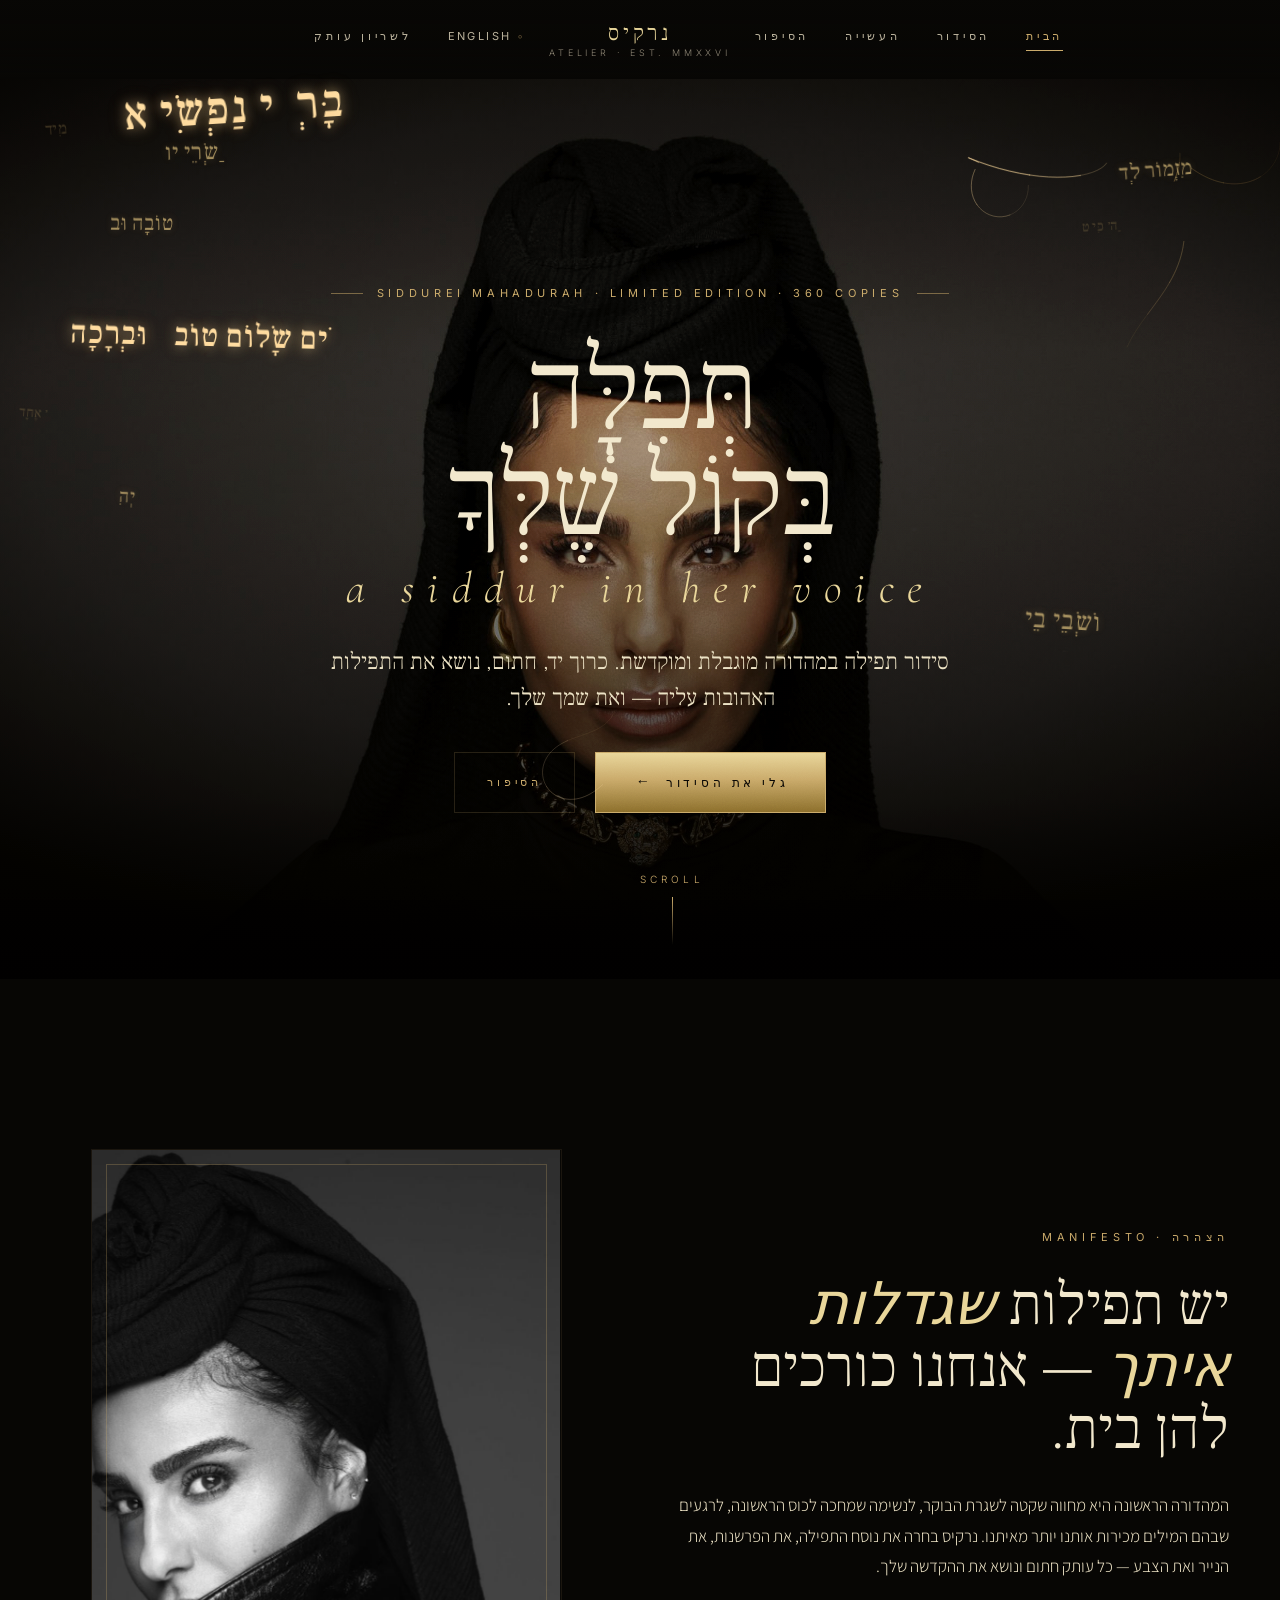
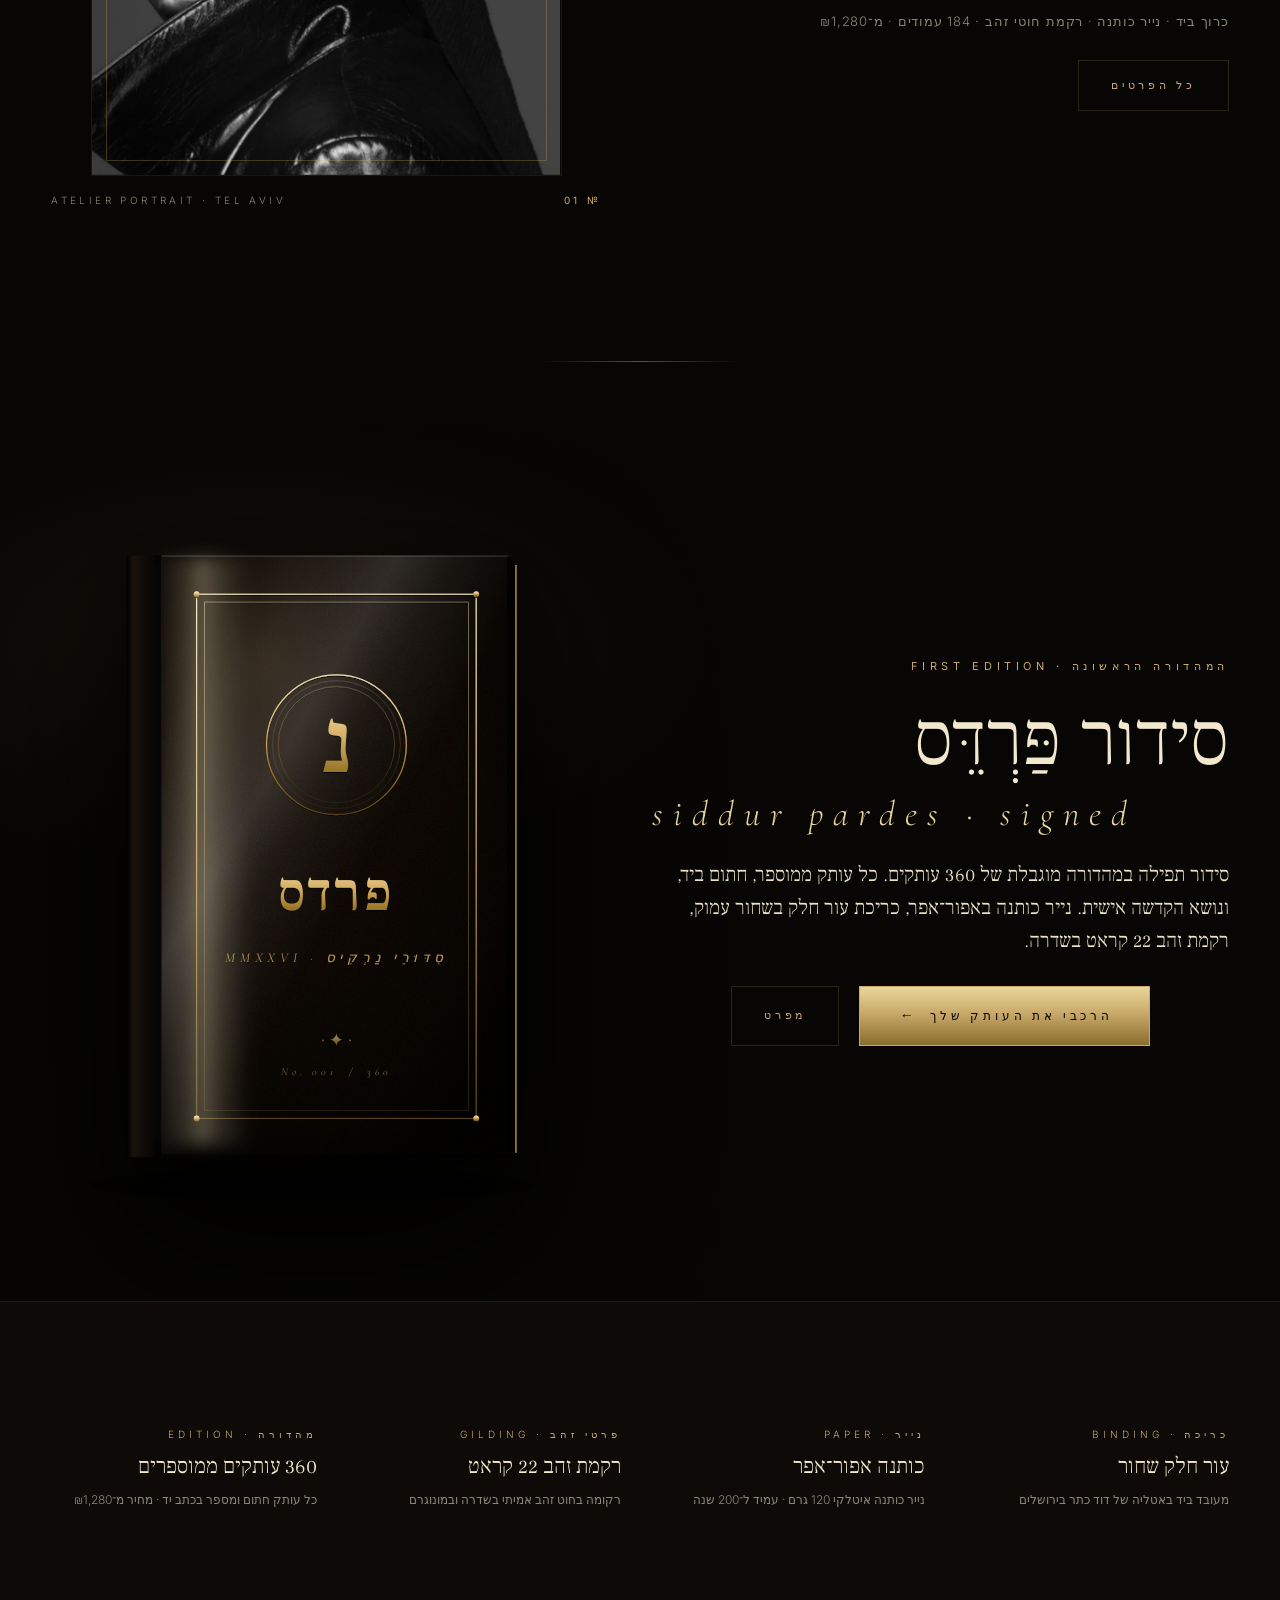
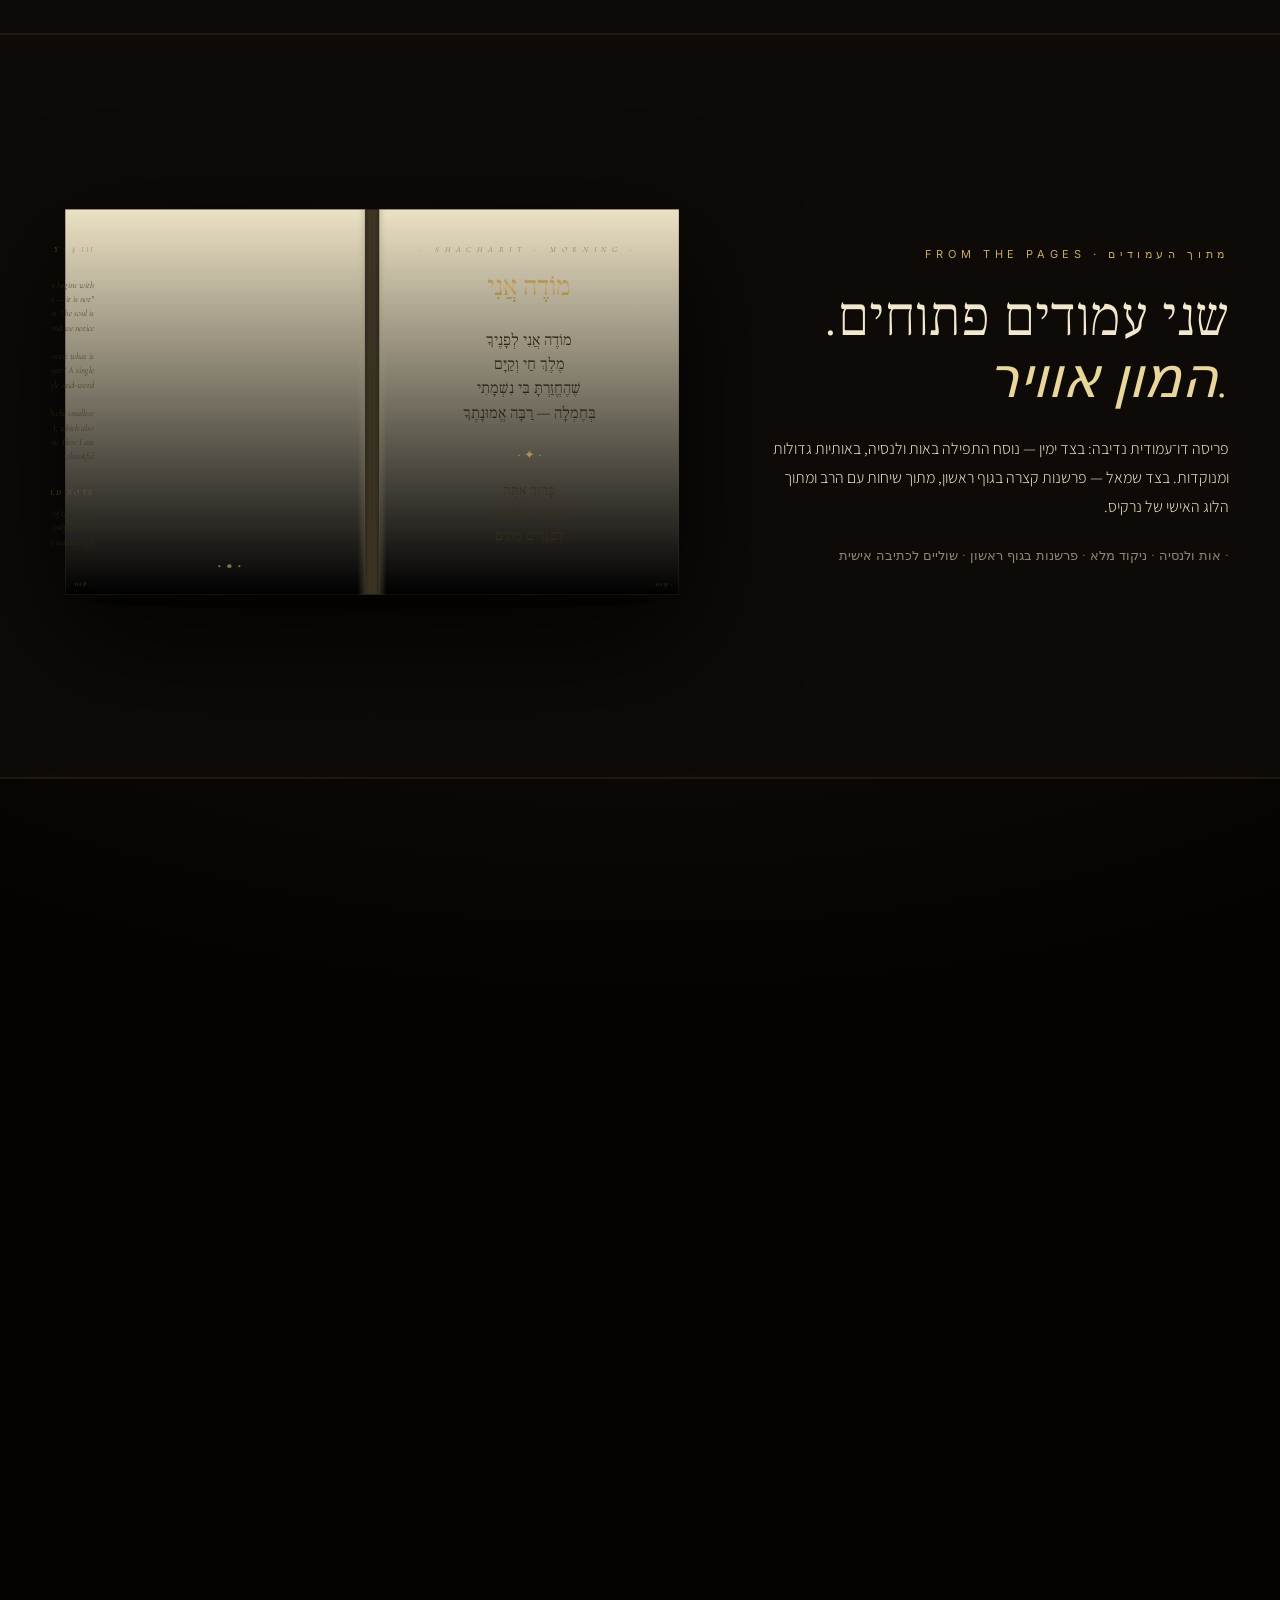
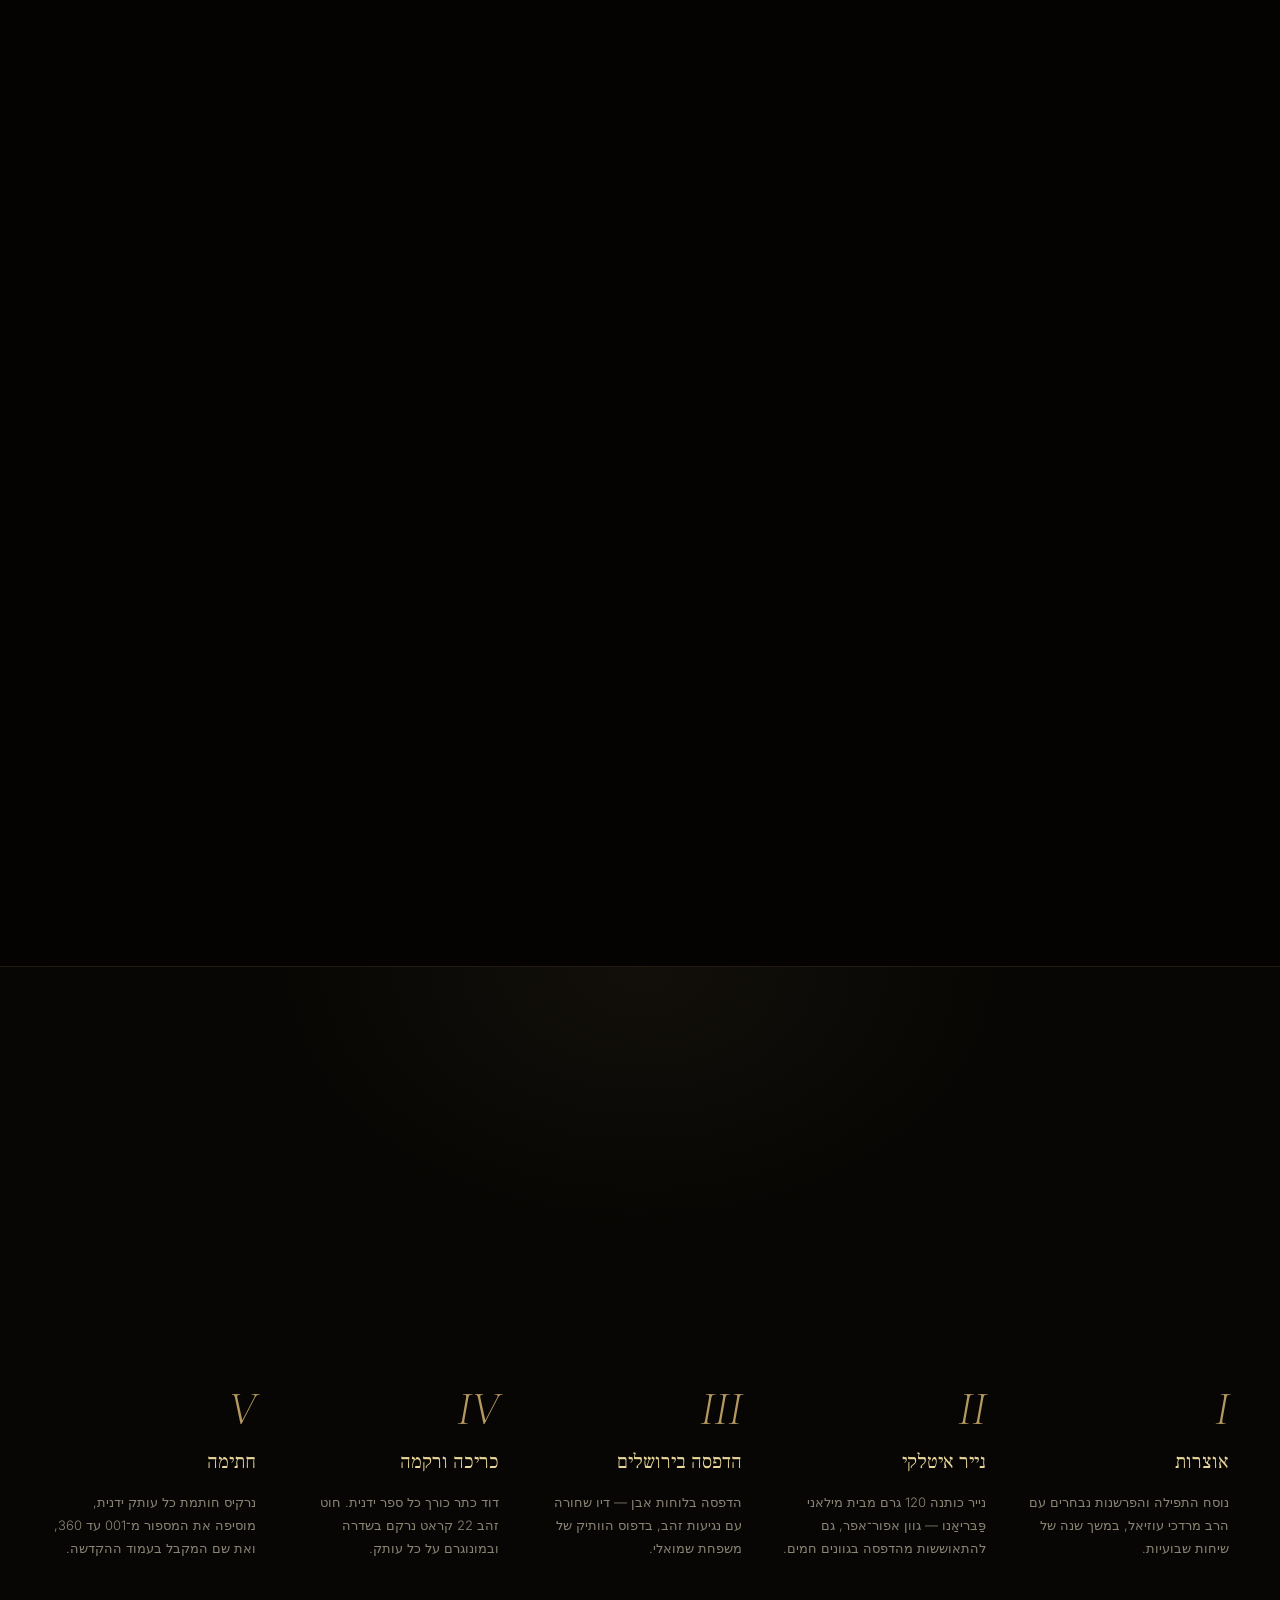
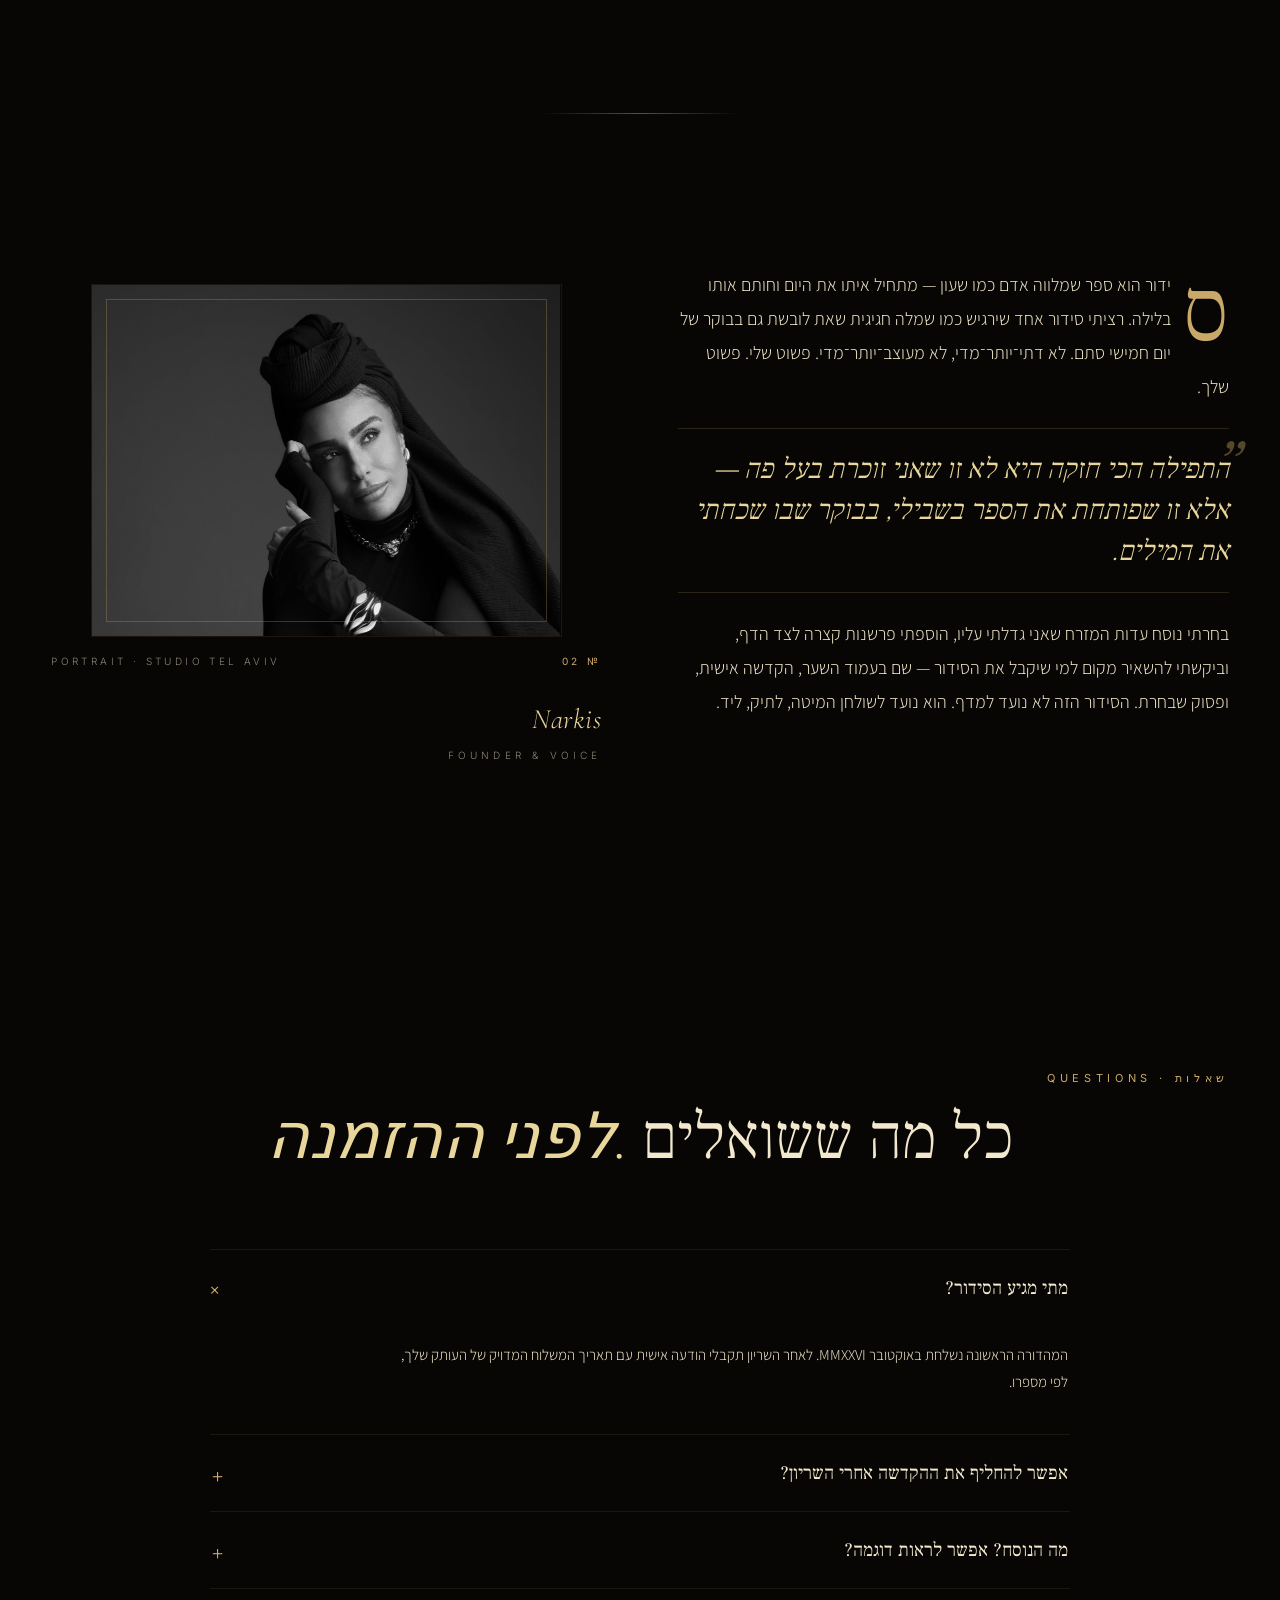
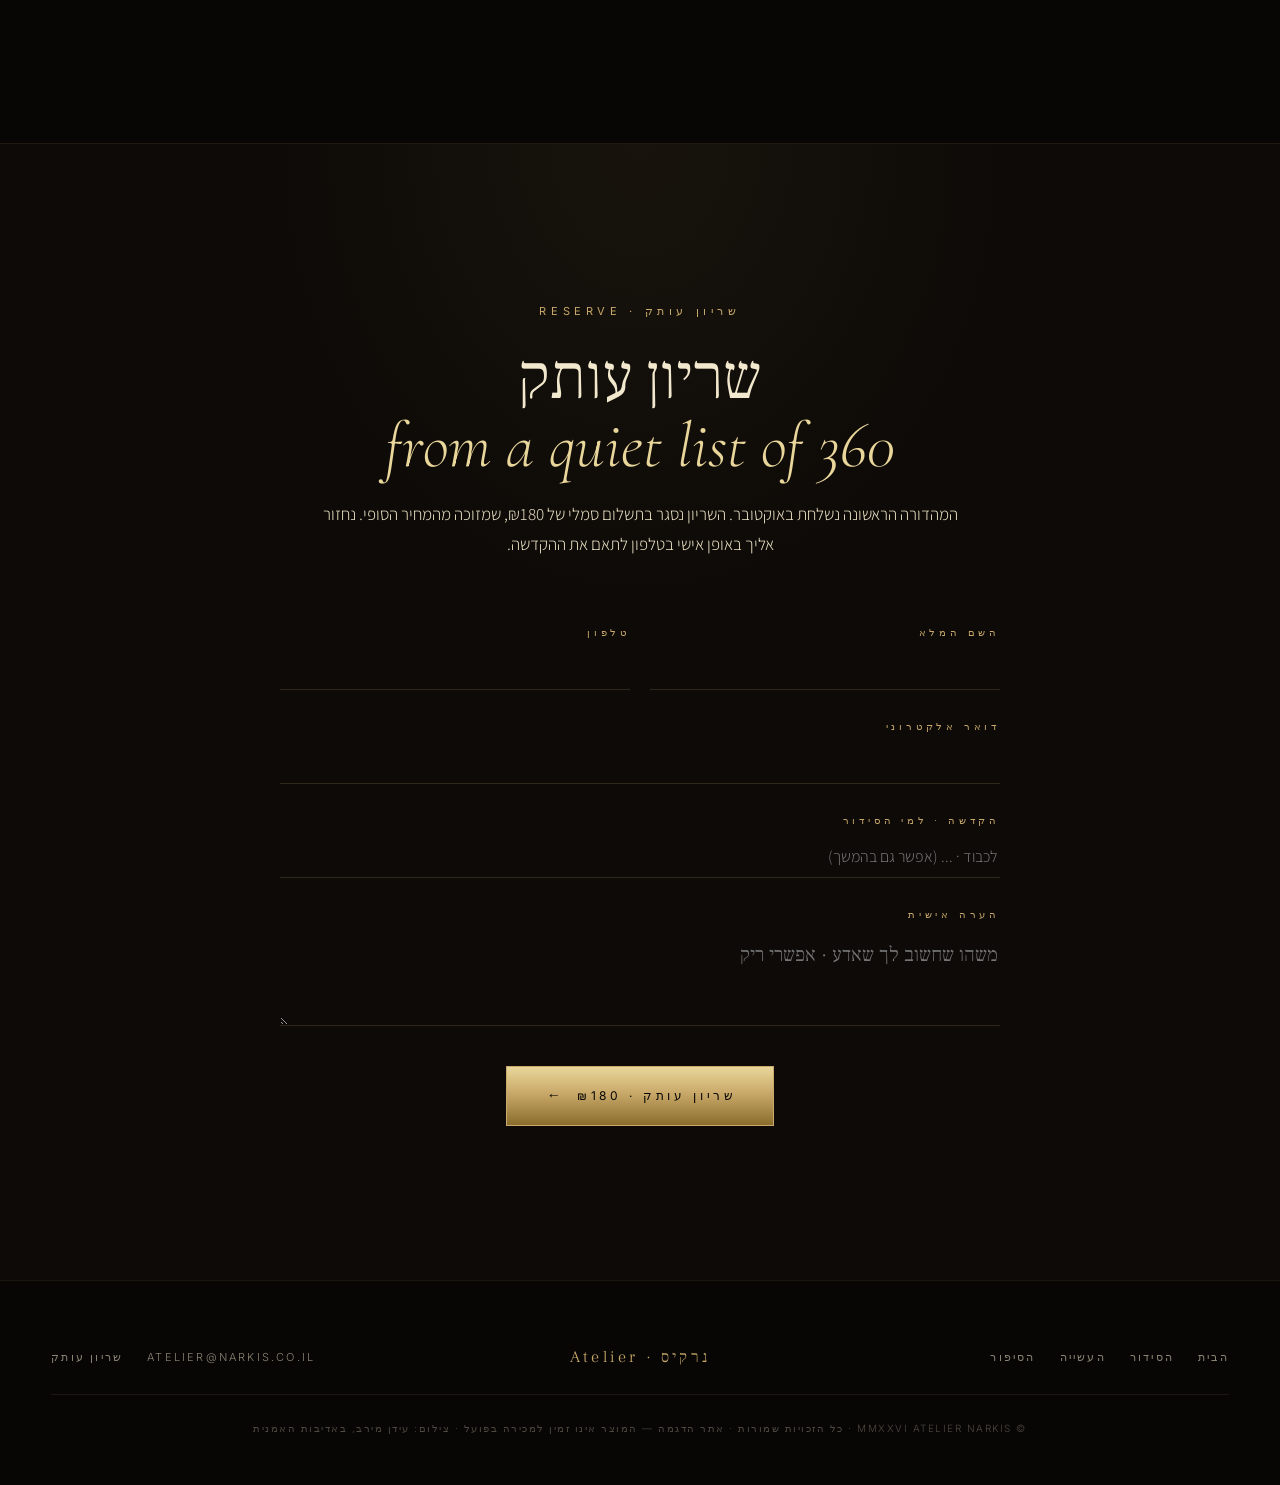
==== index.html @ cab41d9c "Fix tier CSS specificity so .gone still fades verse chars Tier rules like .verse-ghost.tier-bold .ch" ====
<!doctype html>
<html lang="he" dir="rtl">
<head>
  <meta charset="utf-8" />
  <meta name="viewport" content="width=device-width, initial-scale=1" />
  <title>נרקיס · סידורי מהדורה · Atelier Narkis</title>
  <meta name="description" content="סידור תפילה במהדורה מוגבלת. כרוך ביד, חתום ומוקדש ביד נרקיס. A limited-edition siddur — hand-bound, signed and dedicated." />
  <meta property="og:title" content="Atelier Narkis · סידור פרדס · Siddur Pardes" />
  <meta property="og:description" content="סידור תפילה במהדורה מוגבלת של 360 עותקים. 360-copy limited edition. Signed by hand." />
  <link rel="preconnect" href="https://fonts.googleapis.com" />
  <link rel="preconnect" href="https://fonts.gstatic.com" crossorigin />
  <link rel="stylesheet" href="https://fonts.googleapis.com/css2?family=Frank+Ruhl+Libre:wght@300;400;500&family=Assistant:wght@300;400;500&family=Cormorant+Garamond:ital,wght@0,300;0,400;0,500;1,300;1,400&family=Inter:wght@300;400;500&display=swap" />
  <link rel="stylesheet" href="styles.css" />
  <style>
    html { scroll-behavior: smooth; }
    section[id] { scroll-margin-top: 88px; }
    .chapter-divider {
      height: 1px;
      margin: 0 auto;
      max-width: 200px;
      background: linear-gradient(90deg, transparent, rgba(201,169,106,.45), transparent);
    }

    /* ============ LANGUAGE TOGGLE ============ */
    html[lang="he"] .t-en { display: none !important; }
    html[lang="en"] .t-he { display: none !important; }
    html[lang="he"] i.t-en, html[lang="he"] span.t-en, html[lang="he"] em.t-en, html[lang="he"] small.t-en { display: none !important; }
    html[lang="en"] i.t-he, html[lang="en"] span.t-he, html[lang="en"] em.t-he, html[lang="en"] small.t-he { display: none !important; }

    html[lang="en"] body { font-family: "Inter", system-ui, -apple-system, sans-serif; }
    html[lang="en"] h1, html[lang="en"] h2, html[lang="en"] .hero h1, html[lang="en"] .siddur-hero h1, html[lang="en"] .story-hero h1 {
      font-family: "Cormorant Garamond", Georgia, serif;
      font-weight: 300;
      letter-spacing: .01em;
    }
    html[lang="en"] .eyebrow, html[lang="en"] .eyebrow.solo { font-family: "Inter", sans-serif; letter-spacing: .28em; }
    html[lang="en"] .lede, html[lang="en"] p { font-family: "Inter", sans-serif; }
    html[lang="en"] .btn, html[lang="en"] .btn-ghost { font-family: "Inter", sans-serif; letter-spacing: .14em; }
    html[lang="en"] h1 em, html[lang="en"] h2 em {
      font-family: "Frank Ruhl Libre", serif;
      font-style: normal;
      direction: rtl;
      unicode-bidi: isolate;
    }
    html[lang="he"] h1 em, html[lang="he"] h2 em { direction: ltr; unicode-bidi: isolate; }
    html[lang="en"] .hero-content, html[lang="en"] .story-hero-content { text-align: left; }
    html[lang="en"] .hero-content em, html[lang="en"] .story-hero-content em { display: block; margin-top: 12px; }

    .lang-link {
      font-family: "Inter", sans-serif !important;
      font-size: 11px !important;
      letter-spacing: .22em !important;
      text-transform: uppercase;
      opacity: .7;
      transition: opacity .3s ease;
      white-space: nowrap;
    }
    .lang-link:hover { opacity: 1; }
    .lang-link::before { content: "◦ "; color: var(--gold, #c9a96a); opacity: .6; }

    /* SVG book wordmark — Hebrew needs explicit RTL */
    svg text.svg-he { direction: rtl; unicode-bidi: bidi-override; }

    /* =========================================================
       NEW SECTIONS — richer product experience
       ========================================================= */

    /* Gallery */
    .gallery {
      padding: clamp(80px, 12vw, 160px) 0;
      background: var(--ink);
    }
    .gallery-intro { text-align: center; display: grid; gap: 16px; margin-bottom: clamp(40px, 6vw, 80px); }
    .gallery-intro h2 {
      margin: 0;
      font-family: var(--font-he-display);
      font-weight: 300;
      font-size: clamp(40px, 5vw, 72px);
      line-height: 1.05;
      color: var(--cream);
    }
    .gallery-intro h2 em {
      font-family: var(--font-lt-display);
      font-style: italic;
      color: var(--gold-bright);
    }
    .gallery-intro p {
      max-width: 620px; margin: 0 auto;
      color: var(--paper); font-size: 16px; line-height: 1.8;
    }
    .gallery-grid {
      display: grid;
      grid-template-columns: repeat(12, 1fr);
      gap: clamp(16px, 2vw, 24px);
    }
    .gal-item { position: relative; overflow: hidden; border: 1px solid var(--hair-soft); }
    .gal-item img { width: 100%; height: 100%; object-fit: cover; transition: transform 2s var(--ease); }
    .gal-item:hover img { transform: scale(1.04); }
    .gal-item::before { content: ""; position: absolute; inset: 10px; border: 1px solid var(--gold); opacity: .22; z-index: 2; pointer-events: none; }
    .gal-item .tag {
      position: absolute;
      bottom: 16px; right: 16px;
      z-index: 3;
      font-family: var(--font-lt-body);
      font-size: 10px;
      letter-spacing: .34em;
      text-transform: uppercase;
      color: var(--gold-bright);
      padding: 6px 12px;
      background: rgba(7,6,4,.65);
      backdrop-filter: blur(4px);
      -webkit-backdrop-filter: blur(4px);
      border: 1px solid rgba(201,169,106,.3);
    }
    .gal-item.tall { grid-column: span 4; aspect-ratio: 3/4; }
    .gal-item.wide { grid-column: span 8; aspect-ratio: 6/4; }
    .gal-item.square { grid-column: span 4; aspect-ratio: 1/1; }

    /* Inside spread — SVG mockup of siddur open */
    .spread {
      padding: clamp(80px, 12vw, 160px) 0;
      background: var(--obsidian);
      border-block: 1px solid var(--hair-soft);
    }
    .spread-grid {
      display: grid;
      grid-template-columns: 1fr 1.4fr;
      gap: clamp(40px, 6vw, 100px);
      align-items: center;
    }
    .spread-text { display: grid; gap: 24px; max-width: 520px; }
    .spread-text h2 {
      margin: 0;
      font-family: var(--font-he-display);
      font-weight: 300;
      font-size: clamp(36px, 4.4vw, 60px);
      line-height: 1.1;
      color: var(--cream);
    }
    .spread-text h2 em { font-family: var(--font-lt-display); font-style: italic; color: var(--gold-bright); }
    .spread-mount {
      position: relative;
      aspect-ratio: 3/2;
      width: 100%;
      filter: drop-shadow(0 40px 60px rgba(0,0,0,.7));
    }
    .spread-mount svg { width: 100%; height: 100%; }

    /* Process — how it's made */
    .process {
      padding: clamp(80px, 12vw, 160px) 0;
      background: var(--ink);
      position: relative;
    }
    .process::before {
      content: ""; position: absolute; inset: 0;
      background: radial-gradient(ellipse 50% 60% at 50% 0%, rgba(201,169,106,.06) 0%, transparent 60%);
      pointer-events: none;
    }
    .process-head { text-align: center; display: grid; gap: 16px; margin-bottom: clamp(50px, 7vw, 90px); position: relative; z-index: 2; }
    .process-head h2 {
      margin: 0;
      font-family: var(--font-he-display);
      font-weight: 300;
      font-size: clamp(40px, 5vw, 72px);
      line-height: 1.05;
      color: var(--cream);
    }
    .process-head h2 em { font-family: var(--font-lt-display); font-style: italic; color: var(--gold-bright); }
    .process-head p { max-width: 620px; margin: 0 auto; color: var(--paper); font-size: 16px; line-height: 1.8; }
    .process-steps {
      display: grid;
      grid-template-columns: repeat(5, 1fr);
      gap: clamp(20px, 3vw, 40px);
      position: relative;
      z-index: 2;
    }
    .step { display: grid; gap: 16px; position: relative; padding-top: 64px; }
    .step::before {
      content: attr(data-num);
      position: absolute;
      top: 0; inset-inline-start: 0;
      font-family: var(--font-lt-display);
      font-style: italic;
      font-weight: 300;
      font-size: 48px;
      color: var(--gold);
      line-height: 1;
      opacity: .9;
    }
    .step::after {
      content: "";
      position: absolute;
      top: 22px;
      inset-inline-start: 52px;
      right: 0;
      height: 1px;
      background: linear-gradient(90deg, var(--gold) 0%, transparent 100%);
      opacity: .35;
    }
    html[dir="rtl"] .step::after { background: linear-gradient(270deg, var(--gold) 0%, transparent 100%); }
    .step h3 {
      margin: 0;
      font-family: var(--font-he-display);
      font-weight: 400;
      font-size: 20px;
      line-height: 1.3;
      color: var(--gold-bright);
    }
    .step p {
      margin: 0;
      font-family: var(--font-lt-body);
      font-size: 13px;
      line-height: 1.75;
      color: var(--muted);
    }

    /* Included in box */
    .included {
      padding: clamp(80px, 12vw, 160px) 0;
      background: var(--obsidian);
      border-block: 1px solid var(--hair-soft);
    }
    .included-grid {
      display: grid;
      grid-template-columns: 1.1fr 1fr;
      gap: clamp(40px, 6vw, 100px);
      align-items: center;
    }
    .included-text { display: grid; gap: 22px; max-width: 520px; }
    .included-text h2 {
      margin: 0;
      font-family: var(--font-he-display);
      font-weight: 300;
      font-size: clamp(36px, 4.4vw, 60px);
      line-height: 1.1;
      color: var(--cream);
    }
    .included-text h2 em { font-family: var(--font-lt-display); font-style: italic; color: var(--gold-bright); }
    .included-list { display: grid; gap: 18px; margin: 0; padding: 0; list-style: none; }
    .included-list li {
      display: grid;
      grid-template-columns: auto 1fr;
      gap: 18px;
      padding-block: 14px;
      border-top: 1px solid var(--hair-soft);
      align-items: start;
    }
    .included-list li:last-child { border-bottom: 1px solid var(--hair-soft); }
    .included-list .mark {
      font-family: var(--font-lt-display);
      font-style: italic;
      font-size: 22px;
      line-height: 1.4;
      color: var(--gold);
      opacity: .9;
    }
    .included-list .label {
      font-family: var(--font-he-display);
      font-weight: 400;
      font-size: 18px;
      line-height: 1.4;
      color: var(--cream);
      display: block;
      margin-bottom: 4px;
    }
    .included-list .hint {
      font-family: var(--font-lt-body);
      font-size: 12px;
      line-height: 1.7;
      color: var(--muted);
    }

    /* Testimonials */
    .quotes {
      padding: clamp(80px, 12vw, 160px) 0;
      background: var(--ink);
    }
    .quotes-grid {
      display: grid;
      grid-template-columns: 1fr 1fr 1fr;
      gap: clamp(24px, 3vw, 48px);
    }
    .q-card {
      padding: clamp(28px, 3.5vw, 48px);
      border: 1px solid var(--hair-soft);
      background: linear-gradient(180deg, rgba(26,21,14,.5) 0%, rgba(15,12,8,.3) 100%);
      display: grid;
      gap: 22px;
      position: relative;
    }
    .q-card::before {
      content: "״";
      position: absolute;
      top: -8px;
      inset-inline-start: 18px;
      font-family: var(--font-he-display);
      font-size: 72px;
      line-height: 1;
      color: var(--gold);
      opacity: .28;
    }
    html[lang="en"] .q-card::before { content: "\201C"; }
    .q-card blockquote {
      margin: 0;
      font-family: var(--font-he-display);
      font-weight: 300;
      font-size: 18px;
      line-height: 1.7;
      color: var(--paper);
      font-style: italic;
    }
    .q-card cite {
      font-style: normal;
      font-family: var(--font-lt-body);
      font-size: 10px;
      letter-spacing: .32em;
      text-transform: uppercase;
      color: var(--gold);
      display: grid;
      gap: 4px;
    }
    .q-card cite span { color: var(--muted); letter-spacing: .2em; text-transform: none; font-size: 11px; }

    /* Press strip */
    .press {
      padding: 50px 0;
      background: var(--obsidian);
      border-block: 1px solid var(--hair-soft);
    }
    .press-inner {
      display: flex;
      justify-content: space-between;
      align-items: center;
      gap: 40px;
      flex-wrap: wrap;
      opacity: .72;
    }
    .press-label {
      font-family: var(--font-lt-body);
      font-size: 10px;
      letter-spacing: .4em;
      text-transform: uppercase;
      color: var(--gold);
      flex-shrink: 0;
    }
    .press-logo {
      font-family: var(--font-lt-display);
      font-style: italic;
      font-size: 22px;
      color: var(--cream);
      letter-spacing: .04em;
      opacity: .7;
      transition: opacity .3s ease;
    }
    .press-logo.small-caps { font-family: var(--font-lt-body); font-style: normal; font-size: 14px; letter-spacing: .4em; text-transform: uppercase; font-weight: 400; }
    .press-logo:hover { opacity: 1; color: var(--gold-bright); }

    /* FAQ accordion */
    .faq {
      padding: clamp(80px, 12vw, 160px) 0;
      background: var(--ink);
    }
    .faq-head { text-align: center; margin-bottom: clamp(40px, 6vw, 80px); display: grid; gap: 16px; }
    .faq-head h2 {
      margin: 0;
      font-family: var(--font-he-display);
      font-weight: 300;
      font-size: clamp(40px, 5vw, 72px);
      line-height: 1.05;
      color: var(--cream);
    }
    .faq-head h2 em { font-family: var(--font-lt-display); font-style: italic; color: var(--gold-bright); }
    .faq-list { max-width: 860px; margin: 0 auto; }
    .faq-item {
      border-top: 1px solid var(--hair-soft);
    }
    .faq-item:last-child { border-bottom: 1px solid var(--hair-soft); }
    .faq-item summary {
      padding: 24px 2px;
      cursor: pointer;
      list-style: none;
      display: grid;
      grid-template-columns: 1fr auto;
      gap: 24px;
      align-items: center;
      font-family: var(--font-he-display);
      font-weight: 400;
      font-size: 19px;
      line-height: 1.4;
      color: var(--cream);
      transition: color .3s ease;
    }
    .faq-item summary::-webkit-details-marker { display: none; }
    .faq-item summary:hover { color: var(--gold-bright); }
    .faq-item summary::after {
      content: "+";
      font-family: var(--font-lt-display);
      font-size: 28px;
      color: var(--gold);
      line-height: 1;
      transition: transform .3s ease;
    }
    .faq-item[open] summary::after { transform: rotate(45deg); }
    .faq-item .faq-body {
      padding: 0 2px 24px;
      font-size: 15px;
      line-height: 1.8;
      color: var(--paper);
      max-width: 680px;
    }

    /* Ornament */
    .ornament-row {
      display: flex; justify-content: center;
      margin: 40px auto;
      color: var(--gold);
      opacity: .55;
      font-size: 14px;
      letter-spacing: .6em;
    }

    /* Gallery / process responsive */
    @media (max-width: 1000px) {
      .gal-item.tall, .gal-item.wide, .gal-item.square { grid-column: span 12; aspect-ratio: 4/3; }
      .spread-grid, .included-grid { grid-template-columns: 1fr; }
      .process-steps { grid-template-columns: 1fr 1fr; }
      .quotes-grid { grid-template-columns: 1fr; }
      .press-inner { justify-content: center; }
    }
    @media (max-width: 560px) {
      .process-steps { grid-template-columns: 1fr; }
    }

    /* ================ MODULAR CONFIGURATOR ================ */
    .config {
      padding: clamp(80px, 10vw, 140px) 0;
      background:
        radial-gradient(1200px 600px at 50% -20%, #17130c 0%, #0a0705 60%, #050302 100%);
      border-top: 1px solid rgba(201, 169, 106, .12);
      border-bottom: 1px solid rgba(201, 169, 106, .12);
    }
    .config-head {
      text-align: center;
      max-width: 780px;
      margin: 0 auto clamp(40px, 5vw, 72px);
    }
    .config-head h2 {
      font-family: var(--font-he-display);
      font-size: clamp(40px, 5.6vw, 72px);
      line-height: 1.06;
      color: var(--paper);
      margin: 18px 0 20px;
      font-weight: 400;
    }
    html[lang="en"] .config-head h2 {
      font-family: var(--font-lt-display);
      font-style: italic;
    }
    .config-head h2 em {
      font-style: italic;
      color: var(--gold-bright);
      font-weight: 400;
    }
    .config-head p {
      color: var(--muted);
      font-size: 16px;
      line-height: 1.7;
      max-width: 620px;
      margin: 0 auto;
    }

    /* tier cards */
    .tier-grid {
      display: grid;
      grid-template-columns: repeat(3, 1fr);
      gap: 22px;
      max-width: 1180px;
      margin: 0 auto;
    }
    .tier {
      position: relative;
      cursor: pointer;
      display: block;
    }
    .tier input[type="radio"] {
      position: absolute;
      opacity: 0;
      pointer-events: none;
    }
    .tier-inner {
      display: flex;
      flex-direction: column;
      gap: 18px;
      background: linear-gradient(180deg, #0f0b07 0%, #070503 100%);
      border: 1px solid rgba(201, 169, 106, .18);
      border-radius: 4px;
      padding: 36px 28px 32px;
      height: 100%;
      transition: all .3s cubic-bezier(.2,.7,.2,1);
      position: relative;
      overflow: hidden;
    }
    .tier-inner::before {
      content: '';
      position: absolute; top: 0; left: 0; right: 0; height: 2px;
      background: linear-gradient(90deg, transparent 0%, rgba(201,169,106,.35) 50%, transparent 100%);
      opacity: 0;
      transition: opacity .3s;
    }
    .tier:hover .tier-inner {
      border-color: rgba(201, 169, 106, .35);
      transform: translateY(-2px);
    }
    .tier input:checked ~ .tier-inner {
      border-color: var(--gold);
      box-shadow:
        0 0 0 1px rgba(201, 169, 106, .3),
        0 20px 60px -20px rgba(201, 169, 106, .25);
      background: linear-gradient(180deg, #1a1309 0%, #0a0705 100%);
    }
    .tier input:checked ~ .tier-inner::before { opacity: 1; }
    .tier.featured .tier-inner {
      border-color: rgba(201, 169, 106, .28);
    }
    .tier-badge {
      position: absolute;
      top: 14px;
      inset-inline-end: 14px;
      font-family: var(--font-lt-body);
      font-size: 10px;
      letter-spacing: .25em;
      text-transform: uppercase;
      color: var(--bg);
      background: var(--gold-bright);
      padding: 5px 10px;
      border-radius: 2px;
    }
    .tier-top { display: flex; flex-direction: column; gap: 4px; }
    .tier-name {
      font-family: var(--font-he-display);
      font-size: 34px;
      line-height: 1;
      color: var(--paper);
      font-weight: 500;
    }
    .tier-name.t-en,
    html[lang="en"] .tier-name {
      font-family: var(--font-lt-display);
      font-style: italic;
      font-weight: 500;
    }
    .tier-kicker {
      font-family: var(--font-lt-body);
      font-size: 12px;
      letter-spacing: .22em;
      text-transform: uppercase;
      color: var(--muted);
    }
    .tier-price {
      font-family: var(--font-lt-display);
      font-size: 48px;
      line-height: 1;
      color: var(--gold-bright);
      font-weight: 400;
      letter-spacing: -.01em;
      padding: 4px 0 8px;
      border-bottom: 1px solid rgba(201, 169, 106, .16);
    }
    .tier-price .cur {
      font-size: 26px;
      color: var(--gold);
      margin-inline-end: 4px;
      vertical-align: 8px;
    }
    .tier-list {
      list-style: none;
      padding: 0; margin: 0;
      display: flex;
      flex-direction: column;
      gap: 12px;
      font-family: var(--font-lt-body);
      font-size: 14px;
      line-height: 1.5;
      color: var(--paper);
    }
    .tier-list li {
      padding-inline-start: 20px;
      position: relative;
    }
    .tier-list li::before {
      content: '·';
      color: var(--gold);
      position: absolute;
      inset-inline-start: 4px;
      top: -2px;
      font-size: 18px;
      line-height: 1;
    }

    /* add-ons */
    .addons {
      max-width: 1180px;
      margin: clamp(60px, 8vw, 100px) auto 0;
    }
    .addons-head {
      text-align: center;
      margin: 0 auto 44px;
      max-width: 680px;
    }
    .addons-head h3 {
      font-family: var(--font-he-display);
      font-size: clamp(28px, 3.6vw, 44px);
      color: var(--paper);
      margin: 14px 0 0;
      font-weight: 400;
    }
    html[lang="en"] .addons-head h3 {
      font-family: var(--font-lt-display);
      font-style: italic;
    }
    .addons-grid {
      display: grid;
      grid-template-columns: repeat(3, 1fr);
      gap: 14px;
    }
    .addon {
      position: relative;
      cursor: pointer;
      display: block;
    }
    .addon input[type="checkbox"] {
      position: absolute;
      opacity: 0;
      pointer-events: none;
    }
    .addon-body {
      display: flex;
      flex-direction: column;
      gap: 6px;
      background: rgba(255, 255, 255, .02);
      border: 1px solid rgba(201, 169, 106, .14);
      border-radius: 3px;
      padding: 20px 22px;
      transition: all .25s ease;
      height: 100%;
      position: relative;
    }
    .addon-body::after {
      content: '';
      position: absolute;
      top: 18px;
      inset-inline-end: 18px;
      width: 16px;
      height: 16px;
      border: 1px solid rgba(201, 169, 106, .4);
      border-radius: 2px;
      background: transparent;
      transition: all .2s ease;
    }
    .addon:hover .addon-body {
      border-color: rgba(201, 169, 106, .3);
      background: rgba(201, 169, 106, .04);
    }
    .addon input:checked ~ .addon-body {
      border-color: var(--gold);
      background: rgba(201, 169, 106, .08);
    }
    .addon input:checked ~ .addon-body::after {
      background: var(--gold-bright);
      border-color: var(--gold-bright);
      box-shadow: inset 0 0 0 3px #0a0705;
    }
    .addon-name {
      font-family: var(--font-he-display);
      font-size: 17px;
      color: var(--paper);
      padding-inline-end: 28px;
      line-height: 1.3;
    }
    html[lang="en"] .addon-name,
    .addon-name.t-en {
      font-family: var(--font-lt-body);
      font-weight: 500;
    }
    .addon-hint {
      font-family: var(--font-lt-body);
      font-size: 12.5px;
      color: var(--muted);
      line-height: 1.55;
      padding-inline-end: 28px;
    }
    .addon-add {
      font-family: var(--font-lt-body);
      font-size: 13px;
      letter-spacing: .1em;
      color: var(--gold-bright);
      margin-top: 6px;
      font-weight: 500;
    }

    /* total bar */
    .config-total {
      max-width: 1180px;
      margin: clamp(48px, 6vw, 72px) auto 0;
      background: linear-gradient(180deg, rgba(201, 169, 106, .08) 0%, transparent 100%);
      border: 1px solid rgba(201, 169, 106, .24);
      border-radius: 4px;
      padding: 22px 28px;
      position: sticky;
      bottom: 16px;
      backdrop-filter: blur(12px);
      -webkit-backdrop-filter: blur(12px);
      z-index: 4;
    }
    .total-inner {
      display: flex;
      justify-content: space-between;
      align-items: center;
      gap: 24px;
      flex-wrap: wrap;
    }
    .total-left { display: flex; flex-direction: column; gap: 4px; }
    .total-label {
      font-family: var(--font-lt-body);
      font-size: 11px;
      letter-spacing: .3em;
      text-transform: uppercase;
      color: var(--muted);
    }
    .total-meta {
      font-family: var(--font-lt-body);
      font-size: 13px;
      color: var(--paper);
      opacity: .82;
    }
    .total-right {
      display: flex;
      align-items: center;
      gap: 24px;
    }
    .total-sum {
      font-family: var(--font-lt-display);
      font-size: clamp(32px, 4vw, 44px);
      line-height: 1;
      color: var(--gold-bright);
      font-weight: 400;
    }
    .total-sum .cur {
      font-size: 22px;
      color: var(--gold);
      margin-inline-end: 4px;
      vertical-align: 6px;
    }
    .total-btn {
      font-size: 13px !important;
      padding: 14px 22px !important;
    }

    @media (max-width: 900px) {
      .tier-grid { grid-template-columns: 1fr; max-width: 560px; }
      .addons-grid { grid-template-columns: 1fr 1fr; }
    }
    @media (max-width: 560px) {
      .addons-grid { grid-template-columns: 1fr; }
      .total-inner { flex-direction: column; align-items: stretch; }
      .total-right { justify-content: space-between; }
      .config-total { position: static; }
    }

    /* ================ MOTION / ANIMATIONS ================ */
    @media (prefers-reduced-motion: reduce) {
      .hero-bg, .book-mount, .book-mount svg text,
      .hero h1 .line, .hero-actions, .hero .lede, .hero .eyebrow,
      .hero-scroll, .photo-frame img, .btn::before,
      .chapter-divider::before, .book-mount::after,
      .tier-grid .tier-inner, .addon {
        animation: none !important;
        transition: none !important;
      }
    }

    /* Hero: Ken Burns via background-size/position (leaves transform for parallax) */
    @keyframes kenburns {
      0%   { background-size: 115%; background-position: 50% 20%; }
      50%  { background-size: 130%; background-position: 46% 30%; }
      100% { background-size: 115%; background-position: 50% 20%; }
    }
    .hero-bg {
      background-size: 115% !important;
      background-position: 50% 20% !important;
      animation: kenburns 42s ease-in-out infinite;
      transform: translate3d(0, var(--hero-py, 0px), 0);
      transition: transform .18s linear;
      will-change: transform, background-position;
    }

    /* Hero title: staggered per line */
    @keyframes titleRise {
      0%   { opacity: 0; transform: translateY(36px); filter: blur(8px); }
      60%  { opacity: 1; filter: blur(0); }
      100% { opacity: 1; transform: translateY(0); filter: blur(0); }
    }
    .hero h1 .line {
      display: block;
      opacity: 0;
      animation: titleRise 1.35s cubic-bezier(.22,.7,.24,1) forwards;
      will-change: transform, opacity, filter;
    }
    .hero h1 .line.l1 { animation-delay: .18s; }
    .hero h1 .line.l2 { animation-delay: .40s; }
    .hero h1 .line.l3 { animation-delay: .75s; }

    @keyframes fadeRise {
      0%   { opacity: 0; transform: translateY(18px); }
      100% { opacity: 1; transform: translateY(0); }
    }
    .hero .eyebrow {
      animation: fadeRise 1.1s cubic-bezier(.22,.7,.24,1) .05s both;
    }
    .hero .lede {
      animation: fadeRise 1.1s cubic-bezier(.22,.7,.24,1) 1.05s both;
    }
    .hero-actions {
      animation: fadeRise 1.1s cubic-bezier(.22,.7,.24,1) 1.25s both;
    }

    /* Scroll indicator pulse */
    @keyframes scrollPulse {
      0%, 100% { opacity: .55; transform: translate(-50%, 0); }
      50%      { opacity: 1;  transform: translate(-50%, -5px); }
    }
    .hero-scroll {
      animation: fadeRise .8s ease 1.6s both, scrollPulse 2.8s ease-in-out 2.4s infinite;
    }

    /* Book: gentle float */
    @keyframes floatBook {
      0%, 100% { transform: translateY(0) rotate(0deg); }
      25%      { transform: translateY(-4px) rotate(-.22deg); }
      50%      { transform: translateY(-10px) rotate(0deg); }
      75%      { transform: translateY(-4px) rotate(.22deg); }
    }
    .book-mount {
      position: relative;
      animation: floatBook 9s ease-in-out infinite;
      will-change: transform;
    }

    /* Gold text breathing glow */
    @keyframes goldBreath {
      0%, 100% { filter: drop-shadow(0 0 0 rgba(239,214,154,0)); opacity: .95; }
      50%      { filter: drop-shadow(0 0 10px rgba(239,214,154,.5)); opacity: 1; }
    }
    .book-mount svg text {
      animation: goldBreath 6.5s ease-in-out infinite;
    }
    .book-mount svg text:nth-of-type(2) { animation-delay: .5s; }
    .book-mount svg text:nth-of-type(3) { animation-delay: 1s; }

    /* Specular diagonal sheen sweep on the cover */
    @keyframes sheenSweep {
      0%   { transform: translateX(-140%) skewX(-18deg); opacity: 0; }
      12%  { opacity: .9; }
      45%  { opacity: .9; }
      62%  { transform: translateX(180%) skewX(-18deg); opacity: 0; }
      100% { transform: translateX(180%) skewX(-18deg); opacity: 0; }
    }
    .book-mount::after {
      content: '';
      position: absolute;
      top: 8%;
      left: 20%;
      width: 18%;
      height: 84%;
      pointer-events: none;
      background: linear-gradient(90deg,
        transparent 0%,
        rgba(255, 236, 190, .20) 40%,
        rgba(255, 240, 200, .36) 50%,
        rgba(255, 236, 190, .20) 60%,
        transparent 100%);
      filter: blur(8px);
      mix-blend-mode: screen;
      animation: sheenSweep 9s ease-in-out 1.2s infinite;
      z-index: 2;
      border-radius: 4px;
    }

    /* Button hover shine */
    .btn {
      position: relative;
      overflow: hidden;
      isolation: isolate;
    }
    .btn::before {
      content: '';
      position: absolute;
      top: 0; left: -120%;
      width: 55%; height: 100%;
      background: linear-gradient(110deg,
        transparent 0%,
        rgba(255, 240, 200, .25) 50%,
        transparent 100%);
      transition: left .75s cubic-bezier(.22,.7,.24,1);
      z-index: -1;
    }
    .btn:hover::before { left: 160%; }

    /* Tier cards: staggered entry when section visible */
    @keyframes tierIn {
      from { opacity: 0; transform: translateY(34px) scale(.97); }
      to   { opacity: 1; transform: translateY(0) scale(1); }
    }
    .tier-grid.visible .tier:nth-child(1) .tier-inner { animation: tierIn .95s cubic-bezier(.22,.7,.24,1) .05s both; }
    .tier-grid.visible .tier:nth-child(2) .tier-inner { animation: tierIn .95s cubic-bezier(.22,.7,.24,1) .18s both; }
    .tier-grid.visible .tier:nth-child(3) .tier-inner { animation: tierIn .95s cubic-bezier(.22,.7,.24,1) .32s both; }

    /* Addon cards: staggered */
    @keyframes addonIn {
      from { opacity: 0; transform: translateY(14px); }
      to   { opacity: 1; transform: translateY(0); }
    }
    .addons.visible .addon { animation: addonIn .75s cubic-bezier(.22,.7,.24,1) both; }
    .addons.visible .addon:nth-child(1) { animation-delay: .05s; }
    .addons.visible .addon:nth-child(2) { animation-delay: .10s; }
    .addons.visible .addon:nth-child(3) { animation-delay: .15s; }
    .addons.visible .addon:nth-child(4) { animation-delay: .22s; }
    .addons.visible .addon:nth-child(5) { animation-delay: .28s; }
    .addons.visible .addon:nth-child(6) { animation-delay: .34s; }
    .addons.visible .addon:nth-child(7) { animation-delay: .40s; }
    .addons.visible .addon:nth-child(8) { animation-delay: .46s; }
    .addons.visible .addon:nth-child(9) { animation-delay: .52s; }

    /* Photo-frame: soft zoom on hover */
    .photo-frame { overflow: hidden; }
    .photo-frame img {
      transition: transform 1.8s cubic-bezier(.22,.7,.24,1), filter .8s ease;
      will-change: transform;
    }
    .photo-frame:hover img {
      transform: scale(1.06);
      filter: brightness(1.05) saturate(1.05);
    }

    /* Chapter divider pulse */
    @keyframes dividerGlow {
      0%, 100% { opacity: .35; }
      50%      { opacity: .85; }
    }
    .chapter-divider::before {
      animation: dividerGlow 4.2s ease-in-out infinite;
    }

    /* Total bar glow when value changes (JS toggles .pulse) */
    @keyframes totalPulse {
      0%   { box-shadow: 0 0 0 rgba(201,169,106,0); }
      40%  { box-shadow: 0 0 28px rgba(201,169,106,.35); }
      100% { box-shadow: 0 0 0 rgba(201,169,106,0); }
    }
    .config-total.pulse {
      animation: totalPulse 1s ease-out;
    }

    /* Topbar subtle entry */
    @keyframes topbarIn {
      from { opacity: 0; transform: translateY(-12px); }
      to   { opacity: 1; transform: translateY(0); }
    }
    .topbar { animation: topbarIn 1s cubic-bezier(.22,.7,.24,1) both; }

    /* ============ AMBIENT BACKGROUND LAYER ============ */
    /* DESKTOP: fixed overlay above content, children use screen-blend.
       MOBILE : ambient is moved BEHIND content (z-index:0) with NO blend
                and NO position:fixed — because iOS Safari has two known
                compositing bugs that produce a full-black screen:
                (a) position:fixed + mix-blend-mode child
                (b) transform:translateZ(0) on a fixed parent of a large canvas
                Both are avoided on mobile by stacking ambient underneath. */
    #ambient-bg {
      position: fixed;
      inset: 0;
      width: 100%;
      height: 100%;
      pointer-events: none;
      z-index: 30;
      overflow: hidden;
      transform: translateZ(0);
      will-change: transform;
    }
    #thread-bg {
      position: absolute;
      inset: 0;
      width: 100%;
      height: 100%;
      opacity: .85;
      display: block;
      mix-blend-mode: screen;
    }
    #verses-layer {
      position: absolute;
      inset: 0;
      width: 100%;
      height: 100%;
      pointer-events: none;
    }
    .verse-ghost {
      position: absolute;
      font-family: "Frank Ruhl Libre", serif;
      font-weight: 400;
      letter-spacing: .02em;
      white-space: pre;
      direction: rtl;
      text-align: right;
      mix-blend-mode: screen;
      text-shadow: 0 0 10px rgba(201, 169, 106, .35);
      opacity: 1;
      will-change: opacity, transform;
    }
    .verse-ghost .char {
      display: inline-block;
      opacity: 0;
      transform: translateY(3px);
      color: rgba(224, 194, 128, .95);
      transition: opacity .28s ease, transform .34s ease;
    }
    .verse-ghost .char.shown { opacity: 1; transform: translateY(0); }
    .verse-ghost .char.gone  { opacity: 0; transform: translateY(-3px); }

    /* Opacity tiers — the ambient flow has bold, medium, and ghost verses.
       `.shown:not(.gone)` ensures .gone still fades to zero even though
       tier-class selectors have higher specificity. */
    .verse-ghost.tier-bold .char {
      color: rgba(255, 220, 160, 1);
      font-weight: 500;
    }
    .verse-ghost.tier-bold .char.shown:not(.gone) { opacity: 1; }
    .verse-ghost.tier-medium .char {
      color: rgba(224, 194, 128, .9);
    }
    .verse-ghost.tier-medium .char.shown:not(.gone) { opacity: .75; }
    .verse-ghost.tier-faded .char {
      color: rgba(201, 169, 106, .7);
    }
    .verse-ghost.tier-faded .char.shown:not(.gone) { opacity: .35; }
    .verse-ghost.tier-bold   { text-shadow: 0 0 12px rgba(255,220,160,.5), 0 0 20px rgba(201,169,106,.3); }
    .verse-ghost.tier-medium { text-shadow: 0 0 8px rgba(201,169,106,.35); }
    .verse-ghost.tier-faded  { text-shadow: 0 0 4px rgba(201,169,106,.15); }

    /* Desktop: ambient on top, content z=1 */
    body > *:not(#ambient-bg) { position: relative; z-index: 1; }
    .topbar { position: sticky; z-index: 50; }

    html, body { overflow-x: hidden; }
    body { background: var(--ink); min-height: 100vh; }

    /* ---------- MOBILE: full ambient, no iOS black-screen ----------
       iOS Safari compositing bug triggers on:
         position:fixed + mix-blend-mode:screen child + large canvas
       We keep #ambient-bg position:fixed (so verses DON'T scroll with
       content — they stay in place while new ones appear/disappear),
       but we REMOVE mix-blend-mode on mobile. Canvas has alpha:true
       so only drawn gold strokes are opaque; transparent pixels let
       the page show through naturally. No blend mode → no iOS bug.
    */
    @media (max-width: 768px), (pointer: coarse) {
      #ambient-bg {
        /* stays fixed so verses don't scroll with page */
        position: fixed;
        z-index: 30;
        /* Drop transform/will-change that can trigger iOS compositing bug */
        transform: none;
        will-change: auto;
      }
      #thread-bg {
        display: block !important;
        mix-blend-mode: normal !important;   /* CRITICAL on iOS */
        opacity: .95;
      }
      .verse-ghost {
        mix-blend-mode: normal !important;   /* CRITICAL on iOS */
        text-shadow:
          0 0 6px rgba(201,169,106,.6),
          0 0 14px rgba(201,169,106,.25);
      }
    }

    /* Honor reduced motion: still show threads, but dimmed */
    @media (prefers-reduced-motion: reduce) {
      #thread-bg { opacity: .4; }
      .verse-ghost { transition: none; }
      .verse-ghost .char { transition: opacity .12s, transform .12s; }
    }
  </style>
</head>
<body>
  <div id="ambient-bg" aria-hidden="true">
    <canvas id="thread-bg"></canvas>
    <div id="verses-layer"></div>
  </div>
  <header class="topbar">
    <nav class="nav-main right" aria-label="main">
      <a href="#home" data-nav="home" class="active">
        <span class="t-he">הבית</span>
        <span class="t-en">Home</span>
      </a>
      <a href="#siddur" data-nav="siddur">
        <span class="t-he">הסידור</span>
        <span class="t-en">The Siddur</span>
      </a>
      <a href="#process" data-nav="process">
        <span class="t-he">העשייה</span>
        <span class="t-en">The Making</span>
      </a>
      <a href="#story" data-nav="story">
        <span class="t-he">הסיפור</span>
        <span class="t-en">The Story</span>
      </a>
    </nav>
    <div class="wordmark">
      <span class="t-he">נרקיס</span>
      <span class="t-en">Narkis</span>
      <small>Atelier · Est. MMXXVI</small>
    </div>
    <nav class="nav-main left" aria-label="actions">
      <a href="#" class="lang-link" data-lang-toggle>
        <span class="t-he">English</span>
        <span class="t-en">עברית</span>
      </a>
      <a href="#reserve">
        <span class="t-he">לשריון עותק</span>
        <span class="t-en">Reserve</span>
      </a>
    </nav>
  </header>

  <!-- ============================================================ -->
  <!-- I. HOME / HERO                                                -->
  <!-- ============================================================ -->
  <section class="hero" id="home">
    <div class="hero-bg" style="background-image: url('media/narkis-01-hero-color.jpg');"></div>
    <div class="hero-content">
      <span class="eyebrow reveal">Siddurei Mahadurah · Limited Edition · 360 copies</span>

      <h1 class="reveal t-he">
        <span class="line l1">תְּפִלָּה</span>
        <span class="line l2">בְּקוֹל שֶׁלְּךָ</span>
        <span class="line l3"><em>a siddur in her voice</em></span>
      </h1>
      <h1 class="reveal t-en">
        <span class="line l1">Prayer in</span>
        <span class="line l2">her own voice</span>
        <span class="line l3"><em>תפילה בקול שלה</em></span>
      </h1>

      <p class="lede reveal t-he">
        סידור תפילה במהדורה מוגבלת ומוקדשת. כרוך יד, חתום, נושא את התפילות האהובות עליה — ואת שמך שלך.
      </p>
      <p class="lede reveal t-en">
        A dedicated, limited-edition siddur. Hand-bound and signed — it carries her chosen prayers, and your own name.
      </p>

      <div class="hero-actions reveal">
        <a class="btn" href="#siddur">
          <span class="t-he">גלי את הסידור</span>
          <span class="t-en">Discover the siddur</span>
        </a>
        <a class="btn-ghost" href="#story">
          <span class="t-he">הסיפור</span>
          <span class="t-en">The story</span>
        </a>
      </div>
    </div>
    <div class="hero-scroll" aria-hidden="true">Scroll</div>
  </section>

  <!-- Manifesto editorial -->
  <section class="editorial">
    <div class="wrap">
      <div class="editorial-grid">
        <div class="editorial-text reveal">
          <span class="eyebrow solo t-he">הצהרה · Manifesto</span>
          <span class="eyebrow solo t-en">Manifesto</span>

          <h2 class="t-he">
            יש תפילות <span class="gold">שגדלות איתך</span> —
            אנחנו כורכים להן בית.
          </h2>
          <h2 class="t-en">
            Some prayers <span class="gold">grow with you</span> —
            we bind them a home.
          </h2>

          <p class="t-he">
            המהדורה הראשונה היא מחווה שקטה לשגרת הבוקר, לנשימה שמחכה לכוס הראשונה, לרגעים שבהם המילים מכירות אותנו יותר מאיתנו. נרקיס בחרה את נוסח התפילה, את הפרשנות, את הנייר ואת הצבע — כל עותק חתום ונושא את ההקדשה שלך.
          </p>
          <p class="t-en">
            The first edition is a quiet tribute to the morning ritual — to the breath before the first cup, to the moments when the words know us better than we know ourselves. Narkis chose the rite, the commentary, the paper and the tone — each copy is signed and carries your dedication.
          </p>

          <p class="small t-he">
            כרוך ביד · נייר כותנה · רקמת חוטי זהב · 184 עמודים · מ־₪1,280
          </p>
          <p class="small t-en">
            Hand-bound · Cotton paper · Gold-thread embroidery · 184 pages · from ₪1,280
          </p>

          <div>
            <a class="btn-ghost" href="#siddur">
              <span class="t-he">כל הפרטים</span>
              <span class="t-en">Full specifications</span>
            </a>
          </div>
        </div>
        <div class="reveal">
          <figure class="photo-frame">
            <img src="media/narkis-03-leather-bw.jpg" alt="Narkis portrait · black and white" loading="lazy" />
          </figure>
          <div class="photo-caption">
            <span class="num">№ 01</span>
            <span>Atelier Portrait · Tel Aviv</span>
          </div>
        </div>
      </div>
    </div>
  </section>

  <div class="chapter-divider"></div>

  <!-- ============================================================ -->
  <!-- II. SIDDUR + CONFIGURATOR                                     -->
  <!-- ============================================================ -->
  <section class="siddur-hero" id="siddur">
    <div class="wrap">
      <div class="siddur-hero-grid">
        <div class="siddur-hero-text reveal">
          <span class="eyebrow solo t-he">המהדורה הראשונה · First Edition</span>
          <span class="eyebrow solo t-en">First Edition</span>

          <h1 class="t-he">
            סידור פַּרְדֵּס
            <em>siddur pardes · signed</em>
          </h1>
          <h1 class="t-en">
            Siddur Pardes
            <em>סידור פרדס · חתום</em>
          </h1>

          <p class="lede t-he">
            סידור תפילה במהדורה מוגבלת של 360 עותקים. כל עותק ממוספר, חתום ביד, ונושא הקדשה אישית. נייר כותנה באפור־אפר, כריכת עור חלק בשחור עמוק, רקמת זהב 22 קראט בשדרה.
          </p>
          <p class="lede t-en">
            A siddur in a limited edition of 360 copies. Each is numbered, signed by hand, and carries a personal dedication. Cotton paper in ash grey, smooth black leather binding, 22-carat gold embroidery along the spine.
          </p>

          <div class="hero-actions">
            <a class="btn" href="#configure">
              <span class="t-he">הרכבי את העותק שלך</span>
              <span class="t-en">Configure your copy</span>
            </a>
            <a class="btn-ghost" href="#specs">
              <span class="t-he">מפרט</span>
              <span class="t-en">Specifications</span>
            </a>
          </div>
        </div>

        <div class="book-mount reveal">
          <svg viewBox="0 0 520 720" xmlns="http://www.w3.org/2000/svg" aria-label="Siddur Pardes — black leather, 22-carat gold" preserveAspectRatio="xMidYMid meet">
            <defs>
              <!-- realistic leather-grain via turbulent displacement -->
              <filter id="leatherFilter" x="-2%" y="-2%" width="104%" height="104%">
                <feTurbulence type="fractalNoise" baseFrequency="1.2 1.4" numOctaves="2" seed="7" result="noise" />
                <feColorMatrix in="noise" type="matrix" values="0 0 0 0 0.02  0 0 0 0 0.015  0 0 0 0 0.01  0 0 0 .55 0" result="grain" />
                <feComposite in="grain" in2="SourceGraphic" operator="in" result="masked" />
                <feBlend in="SourceGraphic" in2="masked" mode="multiply" />
              </filter>

              <!-- large soft ground shadow -->
              <filter id="groundShadow" x="-30%" y="-10%" width="160%" height="140%">
                <feGaussianBlur in="SourceAlpha" stdDeviation="14" result="b" />
                <feOffset in="b" dx="0" dy="24" result="bs" />
                <feColorMatrix in="bs" type="matrix" values="0 0 0 0 0  0 0 0 0 0  0 0 0 0 0  0 0 0 .85 0" />
              </filter>

              <!-- rich 3D cover gradient -->
              <linearGradient id="coverRich" x1="0" y1="0" x2="1" y2="1">
                <stop offset="0%" stop-color="#231b13" />
                <stop offset="35%" stop-color="#110c08" />
                <stop offset="75%" stop-color="#07050360" />
                <stop offset="75%" stop-color="#070503" />
                <stop offset="100%" stop-color="#020100" />
              </linearGradient>
              <radialGradient id="coverLight" cx="30%" cy="18%" r="90%">
                <stop offset="0%" stop-color="#3a2c1c" stop-opacity=".7" />
                <stop offset="35%" stop-color="#1a130c" stop-opacity=".2" />
                <stop offset="100%" stop-color="#000" stop-opacity=".7" />
              </radialGradient>

              <!-- specular diagonal sheen -->
              <linearGradient id="sheen" x1="0" y1="0" x2="1" y2="1">
                <stop offset="0%" stop-color="#fff" stop-opacity="0" />
                <stop offset="14%" stop-color="#fff" stop-opacity=".015" />
                <stop offset="26%" stop-color="#fff" stop-opacity=".08" />
                <stop offset="34%" stop-color="#fff" stop-opacity=".14" />
                <stop offset="42%" stop-color="#fff" stop-opacity=".06" />
                <stop offset="55%" stop-color="#fff" stop-opacity="0" />
                <stop offset="100%" stop-color="#fff" stop-opacity="0" />
              </linearGradient>

              <!-- spine depth -->
              <linearGradient id="spineGrad" x1="0" y1="0" x2="1" y2="0">
                <stop offset="0%" stop-color="#000" />
                <stop offset="20%" stop-color="#1a130c" />
                <stop offset="60%" stop-color="#0c0805" />
                <stop offset="100%" stop-color="#000" />
              </linearGradient>

              <!-- rich gold ink (brighter highlight, deeper shadow) -->
              <linearGradient id="goldRich" x1="0" y1="0" x2="0" y2="1">
                <stop offset="0%" stop-color="#fbeec0" />
                <stop offset="18%" stop-color="#efd69a" />
                <stop offset="45%" stop-color="#d4ac62" />
                <stop offset="70%" stop-color="#a07b2c" />
                <stop offset="100%" stop-color="#5a4420" />
              </linearGradient>
              <linearGradient id="goldRim" x1="0" y1="0" x2="0" y2="1">
                <stop offset="0%" stop-color="#fff5d0" />
                <stop offset="100%" stop-color="#7a5a20" />
              </linearGradient>

              <!-- gilded page edge (creamy with gold edges) -->
              <linearGradient id="pageStack" x1="0" y1="0" x2="1" y2="0">
                <stop offset="0%" stop-color="#8a6d2c" />
                <stop offset="12%" stop-color="#e3d4a4" />
                <stop offset="45%" stop-color="#f2e8cd" />
                <stop offset="75%" stop-color="#d6c38e" />
                <stop offset="100%" stop-color="#6a4e20" />
              </linearGradient>

              <!-- inner vignette on cover -->
              <radialGradient id="coverVignette" cx="50%" cy="50%" r="75%">
                <stop offset="55%" stop-color="#000" stop-opacity="0" />
                <stop offset="100%" stop-color="#000" stop-opacity=".55" />
              </radialGradient>

              <!-- emboss for gold text: dark shadow + light rim -->
              <filter id="emboss" x="-5%" y="-5%" width="110%" height="110%">
                <feGaussianBlur in="SourceAlpha" stdDeviation=".6" result="blur" />
                <feOffset in="blur" dx=".5" dy=".8" result="offset" />
                <feColorMatrix in="offset" type="matrix" values="0 0 0 0 0  0 0 0 0 0  0 0 0 0 0  0 0 0 .8 0" result="sh" />
                <feMerge>
                  <feMergeNode in="sh" />
                  <feMergeNode in="SourceGraphic" />
                </feMerge>
              </filter>
            </defs>

            <!-- ambient floor shadow (real shadow, not filter replacement) -->
            <ellipse cx="260" cy="704" rx="230" ry="18" fill="#000" opacity=".32" />
            <ellipse cx="260" cy="706" rx="190" ry="11" fill="#000" opacity=".45" />
            <ellipse cx="260" cy="708" rx="150" ry="6" fill="#000" opacity=".6" />

            <g>
              <!-- page stack on right side (gilded edges) -->
              <rect x="448" y="65" width="22" height="605" fill="#ebe1c4" />
              <rect x="448" y="65" width="22" height="605" fill="url(#pageStack)" opacity=".95" />
              <!-- page layer micro-lines -->
              <g stroke="#a89467" stroke-width=".25" opacity=".45">
                <line x1="448" y1="95" x2="470" y2="95" />
                <line x1="448" y1="145" x2="470" y2="145" />
                <line x1="448" y1="205" x2="470" y2="205" />
                <line x1="448" y1="265" x2="470" y2="265" />
                <line x1="448" y1="325" x2="470" y2="325" />
                <line x1="448" y1="385" x2="470" y2="385" />
                <line x1="448" y1="445" x2="470" y2="445" />
                <line x1="448" y1="505" x2="470" y2="505" />
                <line x1="448" y1="565" x2="470" y2="565" />
                <line x1="448" y1="625" x2="470" y2="625" />
              </g>

              <!-- back cover (slightly taller, adds depth) -->
              <rect x="68" y="62" width="400" height="615" rx="4" fill="#020100" />

              <!-- spine block -->
              <rect x="68" y="55" width="36" height="620" rx="3" fill="url(#spineGrad)" />
              <!-- spine hinge shadow -->
              <rect x="98" y="55" width="8" height="620" fill="#000" opacity=".65" />
              <rect x="104" y="55" width="2" height="620" fill="#c9a96a" opacity=".12" />

              <!-- front cover base -->
              <rect x="104" y="55" width="360" height="620" rx="3" fill="url(#coverRich)" />
              <!-- leather grain (subtle, via filter on duplicate rect) -->
              <rect x="104" y="55" width="360" height="620" rx="3" fill="#0c0906" filter="url(#leatherFilter)" opacity=".55" />
              <!-- ambient light from top-left -->
              <rect x="104" y="55" width="360" height="620" rx="3" fill="url(#coverLight)" opacity=".9" />
              <!-- inner vignette -->
              <rect x="104" y="55" width="360" height="620" rx="3" fill="url(#coverVignette)" />
              <!-- specular diagonal sheen -->
              <rect x="104" y="55" width="360" height="620" rx="3" fill="url(#sheen)" />
              <!-- top edge rim highlight -->
              <rect x="104" y="55" width="360" height="1.5" fill="#fff" opacity=".14" />
              <!-- right edge rim (leather-to-page transition shadow) -->
              <rect x="460" y="55" width="4" height="620" fill="#000" opacity=".7" />
              <!-- bottom edge dark -->
              <rect x="104" y="672" width="360" height="3" fill="#000" opacity=".6" />

              <!-- gold double-line border (embossed) -->
              <g filter="url(#emboss)">
                <rect x="140" y="95" width="288" height="540" fill="none" stroke="url(#goldRich)" stroke-width="1.2" opacity=".95" />
                <rect x="148" y="103" width="272" height="524" fill="none" stroke="url(#goldRich)" stroke-width=".5" opacity=".7" />
              </g>

              <!-- corner dots -->
              <g fill="url(#goldRich)" filter="url(#emboss)">
                <circle cx="140" cy="95" r="3" />
                <circle cx="428" cy="95" r="3" />
                <circle cx="140" cy="635" r="3" />
                <circle cx="428" cy="635" r="3" />
              </g>

              <!-- monogram medallion "נ" -->
              <g transform="translate(284 250)" filter="url(#emboss)">
                <circle r="72" fill="none" stroke="url(#goldRich)" stroke-width="1.2" opacity=".95" />
                <circle r="60" fill="none" stroke="url(#goldRich)" stroke-width=".4" opacity=".55" />
                <circle r="66" fill="none" stroke="url(#goldRim)" stroke-width=".3" opacity=".5" />
                <text x="0" y="28" text-anchor="middle" font-family="Frank Ruhl Libre, serif" font-weight="500" font-size="92" fill="url(#goldRich)">נ</text>
              </g>

              <!-- HEBREW WORDMARK: פרדס (product name, per reference) -->
              <g filter="url(#emboss)">
                <text class="t-he svg-he" x="284" y="420" text-anchor="middle" font-family="Frank Ruhl Libre, serif" font-weight="500" font-size="56" letter-spacing="4" fill="url(#goldRich)" direction="rtl" unicode-bidi="bidi-override">פרדס</text>
                <!-- ENGLISH WORDMARK -->
                <text class="t-en" x="284" y="420" text-anchor="middle" font-family="Cormorant Garamond, serif" font-weight="400" font-size="48" letter-spacing="10" fill="url(#goldRich)">PARDES</text>
              </g>

              <!-- subtitle line + series name -->
              <line x1="188" y1="450" x2="380" y2="450" stroke="url(#goldRich)" stroke-width=".6" opacity=".5" />
              <text x="284" y="474" text-anchor="middle" font-family="Cormorant Garamond, serif" font-style="italic" font-size="14" letter-spacing="5" fill="#d4ac62" opacity=".85" filter="url(#emboss)">
                <tspan class="t-he">סִדּוּרֵי נַרְקִיס · MMXXVI</tspan>
                <tspan class="t-en">Sidurei Narkis · MMXXVI</tspan>
              </text>

              <!-- bottom ornament -->
              <text x="284" y="560" text-anchor="middle" font-size="18" fill="url(#goldRich)" opacity=".7" filter="url(#emboss)">· ✦ ·</text>
              <text x="284" y="590" text-anchor="middle" font-family="Cormorant Garamond, serif" font-style="italic" font-size="11" letter-spacing="4" fill="#c9a96a" opacity=".6" filter="url(#emboss)">No. 001 &#8202;/&#8202; 360</text>
            </g>
          </svg>
        </div>
      </div>
    </div>
  </section>

  <section class="specs" id="specs">
    <div class="wrap">
      <div class="specs-grid">
        <div class="spec reveal">
          <span class="label t-he">כריכה · Binding</span>
          <span class="label t-en">Binding</span>
          <span class="value t-he">עור חלק שחור</span>
          <span class="value t-en">Smooth black leather</span>
          <span class="hint t-he">מעובד ביד באטליה של דוד כתר בירושלים</span>
          <span class="hint t-en">Hand-crafted at the David Keter atelier in Jerusalem</span>
        </div>
        <div class="spec reveal">
          <span class="label t-he">נייר · Paper</span>
          <span class="label t-en">Paper</span>
          <span class="value t-he">כותנה אפור־אפר</span>
          <span class="value t-en">Ash-grey cotton</span>
          <span class="hint t-he">נייר כותנה איטלקי 120 גרם · עמיד ל־200 שנה</span>
          <span class="hint t-en">120 gsm Italian cotton paper · archival for 200 years</span>
        </div>
        <div class="spec reveal">
          <span class="label t-he">פרטי זהב · Gilding</span>
          <span class="label t-en">Gilding</span>
          <span class="value t-he">רקמת זהב 22 קראט</span>
          <span class="value t-en">22-carat gold embroidery</span>
          <span class="hint t-he">רקומה בחוט זהב אמיתי בשדרה ובמונוגרם</span>
          <span class="hint t-en">Sewn in real gold thread on spine and monogram</span>
        </div>
        <div class="spec reveal">
          <span class="label t-he">מהדורה · Edition</span>
          <span class="label t-en">Edition</span>
          <span class="value t-he">360 עותקים ממוספרים</span>
          <span class="value t-en">360 numbered copies</span>
          <span class="hint t-he">כל עותק חתום ומספר בכתב יד · מחיר מ־₪1,280</span>
          <span class="hint t-en">Each copy hand-signed and numbered · from ₪1,280</span>
        </div>
      </div>
    </div>
  </section>

  <!-- Inside spread — SVG mockup of open siddur -->
  <section class="spread">
    <div class="wrap">
      <div class="spread-grid">
        <div class="spread-text reveal">
          <span class="eyebrow solo t-he">מתוך העמודים · From the pages</span>
          <span class="eyebrow solo t-en">From the pages</span>

          <h2 class="t-he">
            שני עמודים פתוחים. <em class="gold">המון אוויר.</em>
          </h2>
          <h2 class="t-en">
            Two open pages. <em class="gold">Plenty of air.</em>
          </h2>

          <p class="t-he" style="color: var(--paper); font-size: 16px; line-height: 1.8; margin: 0;">
            פריסה דו־עמודית נדיבה: בצד ימין — נוסח התפילה באות ולנסיה, באותיות גדולות ומנוקדות. בצד שמאל — פרשנות קצרה בגוף ראשון, מתוך שיחות עם הרב ומתוך הלוג האישי של נרקיס.
          </p>
          <p class="t-en" style="color: var(--paper); font-size: 16px; line-height: 1.8; margin: 0;">
            A generous two-page spread: on the right — the prayer in Valencia type, large and vocalised. On the left — a short commentary in first person, drawn from conversations with the rabbi and from Narkis's own journal.
          </p>

          <p class="small t-he" style="font-family: var(--font-lt-body); font-size: 13px; color: var(--muted); margin: 0;">
            · אות ולנסיה · ניקוד מלא · פרשנות בגוף ראשון · שוליים לכתיבה אישית
          </p>
          <p class="small t-en" style="font-family: var(--font-lt-body); font-size: 13px; color: var(--muted); margin: 0;">
            · Valencia type · Full vocalisation · First-person commentary · Margins for personal notes
          </p>
        </div>

        <div class="spread-mount reveal" aria-label="Siddur open spread mockup">
          <svg viewBox="0 0 900 600" xmlns="http://www.w3.org/2000/svg">
            <defs>
              <linearGradient id="page" x1="0" y1="0" x2="0" y2="1">
                <stop offset="0%" stop-color="#ebe1c4" />
                <stop offset="100%" stop-color="#d9ce ac" stop-color="#d9cead" />
              </linearGradient>
              <linearGradient id="spread-gutter" x1="0" y1="0" x2="1" y2="0">
                <stop offset="0%" stop-color="#b8ad8b" stop-opacity="0" />
                <stop offset="50%" stop-color="#6a5c3a" stop-opacity=".7" />
                <stop offset="100%" stop-color="#b8ad8b" stop-opacity="0" />
              </linearGradient>
              <linearGradient id="spread-gold" x1="0" y1="0" x2="0" y2="1">
                <stop offset="0%" stop-color="#8a6d2c" />
                <stop offset="50%" stop-color="#c9a96a" />
                <stop offset="100%" stop-color="#8a6d2c" />
              </linearGradient>
            </defs>

            <!-- outer shadow -->
            <ellipse cx="450" cy="580" rx="400" ry="10" fill="#000" opacity=".5" />
            <!-- left page -->
            <rect x="20" y="30" width="420" height="540" fill="url(#page)" />
            <rect x="20" y="30" width="420" height="540" fill="none" stroke="#a99770" stroke-width=".5" opacity=".3" />
            <!-- right page -->
            <rect x="460" y="30" width="420" height="540" fill="url(#page)" />
            <rect x="460" y="30" width="420" height="540" fill="none" stroke="#a99770" stroke-width=".5" opacity=".3" />
            <!-- gutter / center shadow -->
            <rect x="430" y="30" width="40" height="540" fill="url(#spread-gutter)" opacity=".8" />
            <line x1="450" y1="30" x2="450" y2="570" stroke="#2a2015" stroke-width="1" opacity=".4" />

            <!-- LEFT PAGE: commentary (small Latin type simulated) -->
            <g fill="#3a2d15" font-family="Cormorant Garamond, serif" font-style="italic" font-size="13" opacity=".85">
              <text x="60" y="90" font-size="11" letter-spacing="3" fill="#8a6d2c">COMMENTARY · § III</text>
              <text x="60" y="140">When the morning prayer begins with</text>
              <text x="60" y="160">"Modeh Ani" — I thank you — it is not</text>
              <text x="60" y="180">a recital but an admission. The soul is</text>
              <text x="60" y="200">handed back, and we notice.</text>
              <text x="60" y="240">The teacher asked me once: what is</text>
              <text x="60" y="260">the smallest possible prayer? A single</text>
              <text x="60" y="280">breath, he said. A single said-word.</text>
              <text x="60" y="320">And so the book opens with the smallest</text>
              <text x="60" y="340">possible thing — the word I, which also</text>
              <text x="60" y="360">means here. Modeh ani. Here I am,</text>
              <text x="60" y="380">thankful.</text>

              <text x="60" y="430" font-size="11" letter-spacing="3" fill="#8a6d2c">NARKIS · FIELD NOTE</text>
              <text x="60" y="460">On the worst morning of this year I</text>
              <text x="60" y="480">opened to this page and only said the</text>
              <text x="60" y="500">first two words. It was enough.</text>
            </g>
            <!-- small gold ornament -->
            <g transform="translate(250 530)" fill="url(#spread-gold)" opacity=".7">
              <circle cx="0" cy="0" r="3" />
              <circle cx="-14" cy="0" r="1.6" />
              <circle cx="14" cy="0" r="1.6" />
              <line x1="-30" y1="0" x2="30" y2="0" stroke="url(#spread-gold)" stroke-width=".8" />
            </g>

            <!-- RIGHT PAGE: Hebrew prayer -->
            <g font-family="Frank Ruhl Libre, serif" fill="#2a2015" direction="rtl" unicode-bidi="bidi-override" text-anchor="middle">
              <text x="670" y="90" font-size="11" letter-spacing="8" fill="#8a6d2c" font-family="Cormorant Garamond, serif" font-style="italic" direction="ltr" unicode-bidi="normal">· SHACHARIT · MORNING ·</text>
              <!-- title -->
              <text x="670" y="150" font-size="38" font-weight="400" fill="url(#spread-gold)">מוֹדֶה אֲנִי</text>
              <!-- small gold line under title -->
              <line x1="580" y1="168" x2="760" y2="168" stroke="url(#spread-gold)" stroke-width="1" opacity=".75" />

              <!-- verses -->
              <text x="670" y="220" font-size="22" font-weight="300">מוֹדֶה אֲנִי לְפָנֶיךָ</text>
              <text x="670" y="254" font-size="22" font-weight="300">מֶלֶךְ חַי וְקַיָּם</text>
              <text x="670" y="288" font-size="22" font-weight="300">שֶׁהֶחֱזַרְתָּ בִּי נִשְׁמָתִי</text>
              <text x="670" y="322" font-size="22" font-weight="300">בְּחֶמְלָה — רַבָּה אֱמוּנָתֶךָ</text>

              <!-- ornament -->
              <text x="670" y="380" font-size="18" fill="url(#spread-gold)" opacity=".8">· ✦ ·</text>

              <text x="670" y="430" font-size="20" font-weight="300" fill="#3a2d15">בָּרוּךְ אַתָּה</text>
              <text x="670" y="462" font-size="20" font-weight="300" fill="#3a2d15">הַמַּחֲזִיר נְשָׁמוֹת</text>
              <text x="670" y="494" font-size="20" font-weight="300" fill="#3a2d15">לִפְגָרִים מֵתִים</text>
            </g>
            <!-- right page folio -->
            <g font-family="Cormorant Garamond, serif" font-style="italic" fill="#8a6d2c" opacity=".65">
              <text x="60" y="558" font-size="11" letter-spacing="2">· 018 ·</text>
              <text x="838" y="558" font-size="11" letter-spacing="2" text-anchor="end">· 019 ·</text>
            </g>
          </svg>
        </div>
      </div>
    </div>
  </section>

  <!-- Configurator — modular tiers + add-ons -->
  <section class="config" id="configure">
    <div class="wrap">
      <div class="config-head reveal">
        <span class="eyebrow solo t-he">הרכב את הסידור שלך · Configure</span>
        <span class="eyebrow solo t-en">Configure your siddur</span>
        <h2 class="t-he">בחרי בסיס. <em>הוסיפי מה שחשוב לך.</em></h2>
        <h2 class="t-en">Choose a base. <em>Add what matters to you.</em></h2>
        <p class="t-he">שלוש מהדורות, תשע תוספות מודולריות. הסידור הבסיסי הוא סידור שלם — כל יתר המודולים הם העשרה אישית.</p>
        <p class="t-en">Three base editions, nine modular upgrades. The base is a complete siddur — every other module is personal enrichment.</p>
      </div>

      <!-- TIER CARDS -->
      <div class="tier-grid reveal" role="radiogroup" aria-label="Select base tier">
        <label class="tier" data-tier="basic" data-price="1280">
          <input type="radio" name="tier" value="basic" />
          <span class="tier-inner">
            <span class="tier-top">
              <span class="tier-name t-he">בסיסי</span>
              <span class="tier-name t-en">Basic</span>
              <span class="tier-kicker t-he">המהדורה הפשוטה</span>
              <span class="tier-kicker t-en">the plain edition</span>
            </span>
            <span class="tier-price"><span class="cur">₪</span>1,280</span>
            <ul class="tier-list">
              <li><span class="t-he">כריכת עור שחור</span><span class="t-en">Black leather binding</span></li>
              <li><span class="t-he">נייר כותנה איטלקי 120 גרם</span><span class="t-en">120gsm Italian cotton paper</span></li>
              <li><span class="t-he">184 עמודים · ממוספר ידנית</span><span class="t-en">184 pages · hand-numbered</span></li>
              <li><span class="t-he">חתימה ידנית של נרקיס</span><span class="t-en">Signed by Narkis</span></li>
              <li><span class="t-he">משלוח סטנדרטי בישראל</span><span class="t-en">Standard shipping in Israel</span></li>
            </ul>
          </span>
        </label>

        <label class="tier featured" data-tier="premium" data-price="2480">
          <input type="radio" name="tier" value="premium" checked />
          <span class="tier-inner">
            <span class="tier-badge t-he">הנבחר · מומלץ</span>
            <span class="tier-badge t-en">Most chosen</span>
            <span class="tier-top">
              <span class="tier-name t-he">פרימיום</span>
              <span class="tier-name t-en">Premium</span>
              <span class="tier-kicker t-he">המהדורה המלאה</span>
              <span class="tier-kicker t-en">the full edition</span>
            </span>
            <span class="tier-price"><span class="cur">₪</span>2,480</span>
            <ul class="tier-list">
              <li><span class="t-he">הכל מהבסיסי +</span><span class="t-en">Everything in Basic +</span></li>
              <li><span class="t-he">עור עיזים רך (Goatskin)</span><span class="t-en">Soft goatskin leather</span></li>
              <li><span class="t-he">קצוות מוזהבים 22 קראט</span><span class="t-en">22-carat gilt page edges</span></li>
              <li><span class="t-he">הקדשה בכתב יד של נרקיס</span><span class="t-en">Hand-written dedication by Narkis</span></li>
              <li><span class="t-he">נרתיק פשתן + קופסת ארכיון שחורה</span><span class="t-en">Linen sleeve + black archival case</span></li>
            </ul>
          </span>
        </label>

        <label class="tier" data-tier="atelier" data-price="4680">
          <input type="radio" name="tier" value="atelier" />
          <span class="tier-inner">
            <span class="tier-top">
              <span class="tier-name t-he">אַטלייה</span>
              <span class="tier-name t-en">Atelier</span>
              <span class="tier-kicker t-he">18 עותקים בלבד</span>
              <span class="tier-kicker t-en">18 copies only</span>
            </span>
            <span class="tier-price"><span class="cur">₪</span>4,680</span>
            <ul class="tier-list">
              <li><span class="t-he">הכל מפרימיום +</span><span class="t-en">Everything in Premium +</span></li>
              <li><span class="t-he">מונוגרם אישי מוטבע בזהב</span><span class="t-en">Personal monogram gold-embossed</span></li>
              <li><span class="t-he">אבזם כסף טהור</span><span class="t-en">Sterling silver clasp</span></li>
              <li><span class="t-he">פגישה אישית עם נרקיס באטליה</span><span class="t-en">Personal meeting with Narkis at the atelier</span></li>
              <li><span class="t-he">משלוח שליח מאובטח · עולמי</span><span class="t-en">Secure courier delivery · worldwide</span></li>
            </ul>
          </span>
        </label>
      </div>

      <!-- ADD-ONS -->
      <div class="addons reveal">
        <div class="addons-head">
          <span class="eyebrow solo t-he">תוספות מודולריות · Add-ons</span>
          <span class="eyebrow solo t-en">Modular add-ons</span>
          <h3 class="t-he">בחרי רק את מה שמתאים לך.</h3>
          <h3 class="t-en">Pick only what you need.</h3>
        </div>

        <div class="addons-grid">
          <label class="addon" data-price="280">
            <input type="checkbox" data-addon="monogram" />
            <span class="addon-body">
              <span class="addon-name t-he">מונוגרם אישי מוטבע</span>
              <span class="addon-name t-en">Personal embossed monogram</span>
              <span class="addon-hint t-he">האותיות שלך בזהב 22 קראט על הכריכה הקדמית</span>
              <span class="addon-hint t-en">Your initials in 22-carat gold on the front cover</span>
              <span class="addon-add">+₪280</span>
            </span>
          </label>

          <label class="addon" data-price="480">
            <input type="checkbox" data-addon="clasp" />
            <span class="addon-body">
              <span class="addon-name t-he">אבזם כסף</span>
              <span class="addon-name t-en">Silver clasp</span>
              <span class="addon-hint t-he">אבזם כסף סטרלינג 925, מעובד ידנית ע״י צורף ירושלמי</span>
              <span class="addon-hint t-en">Sterling 925 silver clasp, hand-forged by a Jerusalem silversmith</span>
              <span class="addon-add">+₪480</span>
            </span>
          </label>

          <label class="addon" data-price="380">
            <input type="checkbox" data-addon="slipcase" />
            <span class="addon-body">
              <span class="addon-name t-he">נרתיק עור תואם</span>
              <span class="addon-name t-en">Matching leather slipcase</span>
              <span class="addon-hint t-he">נרתיק בצבע הסידור, רקום בחוט זהב</span>
              <span class="addon-hint t-en">Slipcase matching the cover, gold-stitched</span>
              <span class="addon-add">+₪380</span>
            </span>
          </label>

          <label class="addon" data-price="240">
            <input type="checkbox" data-addon="dedication" />
            <span class="addon-body">
              <span class="addon-name t-he">הקדשה אישית מורחבת</span>
              <span class="addon-name t-en">Extended personal dedication</span>
              <span class="addon-hint t-he">עד 280 תווים, מודפס בעמוד ההקדשה המיוחד</span>
              <span class="addon-hint t-en">Up to 280 characters, printed on the dedication page</span>
              <span class="addon-add">+₪240</span>
            </span>
          </label>

          <label class="addon" data-price="180">
            <input type="checkbox" data-addon="family" />
            <span class="addon-body">
              <span class="addon-name t-he">דף עץ משפחה</span>
              <span class="addon-name t-en">Family tree leaf</span>
              <span class="addon-hint t-he">דף פנימי לרישום שמות שלוש דורות</span>
              <span class="addon-hint t-en">Inner leaf to record three generations of names</span>
              <span class="addon-add">+₪180</span>
            </span>
          </label>

          <label class="addon" data-price="340">
            <input type="checkbox" data-addon="bilingual" />
            <span class="addon-body">
              <span class="addon-name t-he">מהדורה דו־לשונית</span>
              <span class="addon-name t-en">Bilingual edition</span>
              <span class="addon-hint t-he">עברית מול אנגלית · תרגום מלא בעמודים מקבילים</span>
              <span class="addon-hint t-en">Hebrew facing English · full translation across facing pages</span>
              <span class="addon-add">+₪340</span>
            </span>
          </label>

          <label class="addon" data-price="80">
            <input type="checkbox" data-addon="ribbons" />
            <span class="addon-body">
              <span class="addon-name t-he">סימניות משי נוספות</span>
              <span class="addon-name t-en">Extra silk ribbons</span>
              <span class="addon-hint t-he">שלוש סימניות נוספות בצבעי זהב, שזור, וסגול עמוק</span>
              <span class="addon-hint t-en">Three extra silk ribbons · gold, crimson, deep violet</span>
              <span class="addon-add">+₪80</span>
            </span>
          </label>

          <label class="addon" data-price="160">
            <input type="checkbox" data-addon="pouch" />
            <span class="addon-body">
              <span class="addon-name t-he">פאוצ׳ נסיעות מגן</span>
              <span class="addon-name t-en">Travel pouch</span>
              <span class="addon-hint t-he">עור דק עמיד למים, לנסיעה יומית</span>
              <span class="addon-hint t-en">Slim water-resistant leather · for daily travel</span>
              <span class="addon-add">+₪160</span>
            </span>
          </label>

          <label class="addon" data-price="420">
            <input type="checkbox" data-addon="meeting" />
            <span class="addon-body">
              <span class="addon-name t-he">פגישה עם נרקיס</span>
              <span class="addon-name t-en">Meeting with Narkis</span>
              <span class="addon-hint t-he">פגישה אישית של 60 דקות באטליה בתל אביב</span>
              <span class="addon-hint t-en">A 60-minute personal meeting at the Tel Aviv atelier</span>
              <span class="addon-add">+₪420</span>
            </span>
          </label>
        </div>
      </div>

      <!-- RUNNING TOTAL -->
      <div class="config-total reveal">
        <div class="total-inner">
          <div class="total-left">
            <span class="total-label t-he">סה״כ · Total</span>
            <span class="total-label t-en">Total</span>
            <span class="total-meta t-he" id="tierMetaHe">פרימיום · ללא תוספות</span>
            <span class="total-meta t-en" id="tierMetaEn">Premium · no add-ons</span>
          </div>
          <div class="total-right">
            <span class="total-sum"><span class="cur">₪</span><span id="totalOut">2,480</span></span>
            <a class="btn total-btn" href="#reserve">
              <span class="t-he">שריוני את העותק</span>
              <span class="t-en">Reserve this copy</span>
            </a>
          </div>
        </div>
      </div>
    </div>
  </section>

  <!-- Process — how it's made -->
  <section class="process" id="process">
    <div class="wrap">
      <div class="process-head reveal">
        <span class="eyebrow solo t-he">העשייה · The Making</span>
        <span class="eyebrow solo t-en">The Making</span>
        <h2 class="t-he">חמישה חודשים. <em>חמישה ידיים.</em></h2>
        <h2 class="t-en">Five months. <em>Five hands.</em></h2>
        <p class="t-he">כל עותק עובר חמישה שלבים בחמש סדנאות — מלאכת יד שמתחילה בירושלים, עוברת דרך מילאנו, וחוזרת לתל אביב לחתימה.</p>
        <p class="t-en">Each copy passes five stages in five workshops — handwork that begins in Jerusalem, travels through Milan, and returns to Tel Aviv to be signed.</p>
      </div>

      <div class="process-steps reveal">
        <div class="step" data-num="I">
          <h3 class="t-he">אוצרות</h3>
          <h3 class="t-en">Curation</h3>
          <p class="t-he">נוסח התפילה והפרשנות נבחרים עם הרב מרדכי עוזיאל, במשך שנה של שיחות שבועיות.</p>
          <p class="t-en">The rite and the commentary are chosen with Rabbi Mordechai Uziel over a year of weekly conversations.</p>
        </div>
        <div class="step" data-num="II">
          <h3 class="t-he">נייר איטלקי</h3>
          <h3 class="t-en">Italian paper</h3>
          <p class="t-he">נייר כותנה 120 גרם מבית מילאני פַּבּריאַנו — גוון אפור־אפר, גם להתאוששות מהדפסה בגוונים חמים.</p>
          <p class="t-en">120gsm cotton paper from Milan's Fabriano — an ash-grey tone, built to carry warm ink beautifully.</p>
        </div>
        <div class="step" data-num="III">
          <h3 class="t-he">הדפסה בירושלים</h3>
          <h3 class="t-en">Printing in Jerusalem</h3>
          <p class="t-he">הדפסה בלוחות אבן — דיו שחורה עם נגיעות זהב, בדפוס הוותיק של משפחת שמואלי.</p>
          <p class="t-en">Stone-plate printing — black ink with gold accents, at the historic Shmueli press.</p>
        </div>
        <div class="step" data-num="IV">
          <h3 class="t-he">כריכה ורקמה</h3>
          <h3 class="t-en">Binding &amp; embroidery</h3>
          <p class="t-he">דוד כתר כורך כל ספר ידנית. חוט זהב 22 קראט נרקם בשדרה ובמונוגרם על כל עותק.</p>
          <p class="t-en">David Keter hand-binds each book. 22-carat gold thread is sewn on the spine and monogram.</p>
        </div>
        <div class="step" data-num="V">
          <h3 class="t-he">חתימה</h3>
          <h3 class="t-en">Signing</h3>
          <p class="t-he">נרקיס חותמת כל עותק ידנית, מוסיפה את המספור מ־001 עד 360, ואת שם המקבל בעמוד ההקדשה.</p>
          <p class="t-en">Narkis signs each copy by hand, adds the numbering 001 to 360, and writes the recipient's name on the dedication page.</p>
        </div>
      </div>
    </div>
  </section>

  <div class="chapter-divider"></div>

  <!-- ============================================================ -->
  <!-- III. STORY (compact)                                          -->
  <!-- ============================================================ -->
  <section class="story-body" id="story">
    <div class="wrap">
      <div class="story-body-grid">
        <div class="story-text reveal">
          <p class="first-letter t-he">
            סידור הוא ספר שמלווה אדם כמו שעון — מתחיל איתו את היום וחותם אותו בלילה. רציתי סידור אחד שירגיש כמו שמלה חגיגית שאת לובשת גם בבוקר של יום חמישי סתם. לא דתי־יותר־מדי, לא מעוצב־יותר־מדי. פשוט שלי. פשוט שלך.
          </p>
          <p class="first-letter t-en">
            A siddur is a book that walks with you like a watch — you begin the day with it and close the day with it. I wanted one siddur that feels like a festive dress you could also wear on a plain Thursday morning. Not too-religious, not too-designed. Simply mine. Simply yours.
          </p>

          <blockquote class="t-he">
            התפילה הכי חזקה היא לא זו שאני זוכרת בעל פה — אלא זו שפותחת את הספר בשבילי, בבוקר שבו שכחתי את המילים.
          </blockquote>
          <blockquote class="t-en">
            The strongest prayer isn't the one I know by heart — it's the one that opens the book for me, on the morning I've forgotten the words.
          </blockquote>

          <p class="t-he">
            בחרתי נוסח עדות המזרח שאני גדלתי עליו, הוספתי פרשנות קצרה לצד הדף, וביקשתי להשאיר מקום למי שיקבל את הסידור — שם בעמוד השער, הקדשה אישית, ופסוק שבחרת. הסידור הזה לא נועד למדף. הוא נועד לשולחן המיטה, לתיק, ליד.
          </p>
          <p class="t-en">
            I chose the Eastern rite I grew up on, added a short commentary beside the page, and asked to leave room for whoever receives this siddur — a name on the title page, a personal dedication, a verse that you chose. This siddur wasn't made for the shelf. It was made for the bedside table, the bag, the hand.
          </p>
        </div>

        <div class="reveal">
          <figure class="photo-frame wide">
            <img src="media/narkis-02-pensive-bw.jpg" alt="Narkis · pensive portrait in black and white" loading="lazy" />
          </figure>
          <div class="photo-caption">
            <span class="num">№ 02</span>
            <span>Portrait · Studio Tel Aviv</span>
          </div>

          <div style="margin-top: 28px;" class="signature">
            Narkis
            <small>Founder &amp; Voice</small>
          </div>
        </div>
      </div>
    </div>
  </section>

  <!-- FAQ -->
  <section class="faq">
    <div class="wrap">
      <div class="faq-head reveal">
        <span class="eyebrow solo t-he">שאלות · Questions</span>
        <span class="eyebrow solo t-en">Frequent questions</span>
        <h2 class="t-he">כל מה ששואלים <em>לפני ההזמנה.</em></h2>
        <h2 class="t-en">Everything asked <em>before ordering.</em></h2>
      </div>

      <div class="faq-list reveal">
        <details class="faq-item" open>
          <summary>
            <span class="t-he">מתי מגיע הסידור?</span>
            <span class="t-en">When does the siddur arrive?</span>
          </summary>
          <p class="faq-body t-he">המהדורה הראשונה נשלחת באוקטובר MMXXVI. לאחר השריון תקבלי הודעה אישית עם תאריך המשלוח המדויק של העותק שלך, לפי מספרו.</p>
          <p class="faq-body t-en">The first edition ships in October MMXXVI. After your reservation we will send a personal note with the exact shipping date of your copy, based on its number.</p>
        </details>
        <details class="faq-item">
          <summary>
            <span class="t-he">אפשר להחליף את ההקדשה אחרי השריון?</span>
            <span class="t-en">Can I change the dedication after reserving?</span>
          </summary>
          <p class="faq-body t-he">בהחלט. את ההקדשה ניתן לשנות עד שבועיים לפני הדפסת העותק שלך. נתקשר אלייך באופן אישי כדי לאשר את הנוסח הסופי.</p>
          <p class="faq-body t-en">Of course. The dedication can be edited up to two weeks before your copy is printed. We will call you personally to confirm the final wording.</p>
        </details>
        <details class="faq-item">
          <summary>
            <span class="t-he">מה הנוסח? אפשר לראות דוגמה?</span>
            <span class="t-en">Which rite — and can I see a sample?</span>
          </summary>
          <p class="faq-body t-he">המהדורה הראשונה בנוסח עדות המזרח. באטליה בתל אביב יש עותק אפס לצפייה בתיאום מראש, בימי חמישי אחה״צ.</p>
          <p class="faq-body t-en">The first edition follows the Eastern (Sefardi) rite. A proof copy is available for viewing at the Tel Aviv atelier by appointment — Thursday afternoons.</p>
        </details>
      </div>
    </div>
  </section>

  <!-- Reserve -->
  <section class="reserve" id="reserve">
    <div class="wrap">
      <div class="reserve-inner">
        <div class="reveal">
          <span class="eyebrow solo t-he">שריון עותק · Reserve</span>
          <span class="eyebrow solo t-en">Reserve a copy</span>

          <h2 class="t-he" style="margin-top: 22px;">
            שריון עותק<br />
            <em>from a quiet list of 360</em>
          </h2>
          <h2 class="t-en" style="margin-top: 22px;">
            Reserve a copy<br />
            <em>מתוך רשימה שקטה של 360</em>
          </h2>

          <p class="t-he" style="margin-top: 20px;">
            המהדורה הראשונה נשלחת באוקטובר. השריון נסגר בתשלום סמלי של ₪180, שמזוכה מהמחיר הסופי. נחזור אליך באופן אישי בטלפון לתאם את ההקדשה.
          </p>
          <p class="t-en" style="margin-top: 20px;">
            The first edition ships in October. A reservation is held with a symbolic ₪180 deposit, credited against the final price. We'll call you personally to arrange the dedication.
          </p>
        </div>

        <form id="reserveForm" class="reserve-form reveal" autocomplete="on">
          <div class="field-row">
            <div class="field">
              <label for="rName">
                <span class="t-he">השם המלא</span>
                <span class="t-en">Full name</span>
              </label>
              <input id="rName" type="text" required autocomplete="name" />
            </div>
            <div class="field">
              <label for="rPhone">
                <span class="t-he">טלפון</span>
                <span class="t-en">Phone</span>
              </label>
              <input id="rPhone" type="tel" inputmode="tel" required autocomplete="tel" />
            </div>
          </div>
          <div class="field">
            <label for="rEmail">
              <span class="t-he">דואר אלקטרוני</span>
              <span class="t-en">Email</span>
            </label>
            <input id="rEmail" type="email" required autocomplete="email" />
          </div>
          <div class="field">
            <label for="rDed">
              <span class="t-he">הקדשה · למי הסידור</span>
              <span class="t-en">Dedication · recipient</span>
            </label>
            <input id="rDed" type="text" data-ph-he="לכבוד · ... (אפשר גם בהמשך)" data-ph-en="To: ... (can be added later)" />
          </div>
          <div class="field">
            <label for="rNote">
              <span class="t-he">הערה אישית</span>
              <span class="t-en">Personal note</span>
            </label>
            <textarea id="rNote" data-ph-he="משהו שחשוב לך שאדע · אפשרי ריק" data-ph-en="Anything you'd like me to know · may be left blank"></textarea>
          </div>
          <div class="reserve-submit">
            <button type="submit" class="btn">
              <span class="t-he">שריון עותק · ₪180</span>
              <span class="t-en">Reserve · ₪180</span>
            </button>
          </div>
          <p id="reserveConfirm" hidden style="color: var(--gold-bright); font-family: var(--font-he-display); font-size: 22px; text-align: center; margin-top: 16px;">
            <span class="t-he">השריון נקלט. נתקשר אליך בתוך 48 שעות.</span>
            <span class="t-en">Reservation received. We'll call you within 48 hours.</span>
          </p>
        </form>
      </div>
    </div>
  </section>

  <footer class="foot">
    <div class="foot-inner">
      <div class="foot-links start">
        <a href="#home">
          <span class="t-he">הבית</span>
          <span class="t-en">Home</span>
        </a>
        <a href="#siddur">
          <span class="t-he">הסידור</span>
          <span class="t-en">The Siddur</span>
        </a>
        <a href="#process">
          <span class="t-he">העשייה</span>
          <span class="t-en">The Making</span>
        </a>
        <a href="#story">
          <span class="t-he">הסיפור</span>
          <span class="t-en">The Story</span>
        </a>
      </div>
      <div class="mark">
        <span class="t-he">נרקיס · Atelier</span>
        <span class="t-en">Narkis · Atelier</span>
      </div>
      <div class="foot-links">
        <a href="mailto:atelier@narkis.co.il">atelier@narkis.co.il</a>
        <a href="#reserve">
          <span class="t-he">שריון עותק</span>
          <span class="t-en">Reserve</span>
        </a>
      </div>
    </div>
    <div class="credits t-he">
      © MMXXVI Atelier Narkis · כל הזכויות שמורות · אתר הדגמה — המוצר אינו זמין למכירה בפועל · צילום: עידן מירב, באדיבות האמנית
    </div>
    <div class="credits t-en">
      © MMXXVI Atelier Narkis · All rights reserved · Concept site — product not available for actual sale · Photography: Idan Meirav, courtesy of the artist
    </div>
  </footer>

  <script src="app.js"></script>
</body>
</html>
---- styles.css ----
/* =========================================================
   ATELIER NARKIS  ·  sidurei mahadura
   Black & Gold — luxury one-voice system
   ========================================================= */

:root {
  --ink:        #070604;
  --obsidian:   #0d0a07;
  --night:      #15110c;
  --char:       #1e1812;
  --smoke:      rgba(255,255,255,.04);
  --hair:       rgba(201,169,106,.18);
  --hair-soft:  rgba(201,169,106,.10);

  --gold:        #c9a96a;
  --gold-bright: #e9d69a;
  --gold-deep:   #8a6d2c;
  --gold-ink:    #4a3916;

  --cream:      #f2e8cd;
  --paper:      #ebe1c4;
  --muted:      rgba(242,232,205,.56);
  --muted-soft: rgba(242,232,205,.36);

  --grad-gold: linear-gradient(180deg, #e9d69a 0%, #c9a96a 45%, #8a6d2c 100%);
  --grad-gold-rev: linear-gradient(180deg, #8a6d2c 0%, #c9a96a 55%, #e9d69a 100%);

  --font-he-display: 'Frank Ruhl Libre', 'David Libre', 'Times New Roman', serif;
  --font-he-body:    'Assistant', 'Heebo', system-ui, sans-serif;
  --font-lt-display: 'Cormorant Garamond', 'Playfair Display', Georgia, serif;
  --font-lt-body:    'Inter', 'Helvetica Neue', Arial, sans-serif;

  --max: 1560px;
  --gutter: clamp(20px, 4vw, 64px);

  --ease: cubic-bezier(.2,.7,.2,1);
}

* { box-sizing: border-box; }
html, body { margin: 0; padding: 0; }
html { scroll-behavior: smooth; -webkit-font-smoothing: antialiased; -moz-osx-font-smoothing: grayscale; }
body {
  background: var(--ink);
  color: var(--cream);
  font-family: var(--font-he-body);
  font-weight: 300;
  font-size: 16px;
  line-height: 1.6;
  min-height: 100vh;
  direction: rtl;
  overflow-x: hidden;
}

/* soft film-grain / noise overlay for luxury depth */
body::before {
  content: "";
  position: fixed;
  inset: 0;
  pointer-events: none;
  z-index: 200;
  opacity: .35;
  mix-blend-mode: overlay;
  background-image: url("data:image/svg+xml;utf8,<svg xmlns='http://www.w3.org/2000/svg' width='240' height='240'><filter id='n'><feTurbulence type='fractalNoise' baseFrequency='0.9' numOctaves='2' stitchTiles='stitch'/><feColorMatrix values='0 0 0 0 0.79  0 0 0 0 0.66  0 0 0 0 0.42  0 0 0 0.25 0'/></filter><rect width='100%25' height='100%25' filter='url(%23n)'/></svg>");
}

a { color: inherit; text-decoration: none; }
button { font: inherit; color: inherit; background: none; border: 0; cursor: pointer; }
img { display: block; max-width: 100%; height: auto; }

::selection { background: var(--gold); color: var(--ink); }

/* ---------- reusable atoms ---------- */
.wrap { width: 100%; max-width: var(--max); margin: 0 auto; padding-inline: var(--gutter); }

.eyebrow {
  font-family: var(--font-lt-body);
  font-weight: 400;
  font-size: 11px;
  letter-spacing: .42em;
  text-transform: uppercase;
  color: var(--gold);
  display: inline-flex;
  align-items: center;
  gap: 14px;
}
.eyebrow::before, .eyebrow::after {
  content: "";
  width: 32px; height: 1px;
  background: var(--gold);
  opacity: .5;
}
.eyebrow.solo::before { display: none; }
.eyebrow.solo::after { display: none; }

.display-he {
  font-family: var(--font-he-display);
  font-weight: 300;
  line-height: 1.02;
  letter-spacing: -0.01em;
  color: var(--cream);
}
.display-lt {
  font-family: var(--font-lt-display);
  font-weight: 300;
  font-style: italic;
  letter-spacing: 0.01em;
  color: var(--gold-bright);
}

.rule {
  width: 100%; height: 1px;
  background: linear-gradient(90deg, transparent, var(--gold) 20%, var(--gold) 80%, transparent);
  opacity: .45;
}
.rule.short { width: 64px; }

/* gold button */
.btn {
  display: inline-flex;
  align-items: center;
  gap: 16px;
  padding: 18px 36px;
  font-family: var(--font-lt-body);
  font-weight: 400;
  font-size: 12px;
  letter-spacing: .32em;
  text-transform: uppercase;
  color: var(--ink);
  background: var(--grad-gold);
  border: 1px solid var(--gold);
  transition: background .5s var(--ease), letter-spacing .4s var(--ease), transform .4s var(--ease);
  cursor: pointer;
  position: relative;
  overflow: hidden;
}
.btn::after {
  content: "→";
  font-family: serif;
  font-size: 14px;
  transform: rotate(180deg);
  transition: transform .4s var(--ease);
}
.btn:hover { background: var(--grad-gold-rev); letter-spacing: .38em; }
.btn:hover::after { transform: rotate(180deg) translateX(-4px); }

.btn-ghost {
  display: inline-flex;
  align-items: center;
  gap: 14px;
  padding: 16px 32px;
  font-family: var(--font-lt-body);
  font-weight: 400;
  font-size: 11px;
  letter-spacing: .34em;
  text-transform: uppercase;
  color: var(--gold);
  background: transparent;
  border: 1px solid var(--hair);
  transition: border-color .4s var(--ease), color .4s var(--ease), background .4s var(--ease);
}
.btn-ghost:hover {
  border-color: var(--gold);
  color: var(--gold-bright);
  background: rgba(201,169,106,.04);
}

/* ---------- top bar ---------- */
.topbar {
  position: fixed;
  top: 0; left: 0; right: 0;
  z-index: 100;
  padding: 22px var(--gutter);
  display: grid;
  grid-template-columns: 1fr auto 1fr;
  align-items: center;
  gap: 24px;
  background: linear-gradient(180deg, rgba(7,6,4,.96) 0%, rgba(7,6,4,.72) 60%, transparent 100%);
  transition: background .4s var(--ease), padding .4s var(--ease);
}
.topbar.scrolled {
  background: rgba(7,6,4,.92);
  border-bottom: 1px solid var(--hair-soft);
  padding: 14px var(--gutter);
  backdrop-filter: blur(14px);
  -webkit-backdrop-filter: blur(14px);
}

.wordmark {
  font-family: var(--font-he-display);
  font-weight: 300;
  font-size: 22px;
  letter-spacing: .18em;
  color: var(--gold-bright);
  grid-column: 2;
  text-align: center;
  line-height: 1;
}
.wordmark small {
  display: block;
  font-family: var(--font-lt-body);
  font-weight: 300;
  font-size: 9px;
  letter-spacing: .42em;
  color: var(--muted);
  margin-top: 4px;
  text-transform: uppercase;
}

.nav-main {
  display: flex;
  gap: 36px;
  font-family: var(--font-lt-body);
  font-weight: 400;
  font-size: 11px;
  letter-spacing: .34em;
  text-transform: uppercase;
}
.nav-main.right { justify-content: flex-end; grid-column: 1; }
.nav-main.left  { justify-content: flex-start; grid-column: 3; }
.nav-main a {
  color: var(--cream);
  opacity: .75;
  padding-bottom: 4px;
  border-bottom: 1px solid transparent;
  transition: opacity .3s var(--ease), border-color .3s var(--ease), color .3s var(--ease);
}
.nav-main a:hover { opacity: 1; color: var(--gold-bright); }
.nav-main a.active { opacity: 1; color: var(--gold); border-bottom-color: var(--gold); }

/* ---------- HERO ---------- */
.hero {
  position: relative;
  min-height: 100vh;
  display: flex;
  align-items: center;
  justify-content: center;
  overflow: hidden;
  background: var(--ink);
}
.hero-bg {
  position: absolute; inset: 0;
  background-size: cover;
  background-position: center 22%;
  filter: saturate(1.05) contrast(1.05);
}
.hero-bg::after {
  content: "";
  position: absolute; inset: 0;
  background:
    radial-gradient(ellipse 80% 60% at 50% 40%, transparent 0%, rgba(7,6,4,.35) 60%, rgba(7,6,4,.92) 100%),
    linear-gradient(180deg, rgba(7,6,4,.4) 0%, rgba(7,6,4,.1) 30%, rgba(7,6,4,.55) 80%, rgba(7,6,4,1) 100%);
}
.hero-content {
  position: relative;
  z-index: 2;
  width: 100%;
  max-width: var(--max);
  padding-inline: var(--gutter);
  padding-top: 140px;
  padding-bottom: 100px;
  text-align: center;
  display: grid;
  gap: 36px;
  justify-items: center;
}
.hero h1 {
  margin: 0;
  font-family: var(--font-he-display);
  font-weight: 300;
  font-size: clamp(56px, 9vw, 148px);
  line-height: .92;
  letter-spacing: -0.02em;
  color: var(--cream);
}
.hero h1 em {
  font-family: var(--font-lt-display);
  font-weight: 300;
  font-style: italic;
  color: var(--gold-bright);
  display: block;
  font-size: .38em;
  letter-spacing: 0.3em;
  margin-top: 18px;
  text-transform: lowercase;
}
.hero p.lede {
  font-family: var(--font-he-display);
  font-weight: 300;
  font-size: clamp(18px, 1.8vw, 24px);
  line-height: 1.55;
  color: var(--paper);
  max-width: 640px;
  margin: 0;
}
.hero-actions { display: flex; gap: 20px; flex-wrap: wrap; justify-content: center; }

.hero-scroll {
  position: absolute;
  bottom: 34px;
  left: 50%;
  transform: translateX(-50%);
  z-index: 2;
  display: flex; flex-direction: column; align-items: center; gap: 10px;
  font-family: var(--font-lt-body);
  font-size: 10px;
  letter-spacing: .42em;
  text-transform: uppercase;
  color: var(--gold);
  opacity: .7;
}
.hero-scroll::after {
  content: "";
  width: 1px; height: 48px;
  background: linear-gradient(180deg, var(--gold), transparent);
}

/* ---------- editorial block ---------- */
.editorial {
  padding: clamp(80px, 12vw, 180px) 0;
  background: var(--ink);
  position: relative;
}
.editorial-grid {
  display: grid;
  grid-template-columns: 1fr 1fr;
  gap: clamp(40px, 6vw, 100px);
  align-items: center;
}
.editorial-grid.reverse { direction: ltr; }
.editorial-grid.reverse > * { direction: rtl; }
.editorial-text { max-width: 560px; display: grid; gap: 28px; }
.editorial-text h2 {
  margin: 0;
  font-family: var(--font-he-display);
  font-weight: 300;
  font-size: clamp(36px, 4.6vw, 72px);
  line-height: 1.05;
  color: var(--cream);
}
.editorial-text h2 .gold { color: var(--gold-bright); font-style: italic; font-family: var(--font-lt-display); }
.editorial-text p {
  font-size: 17px;
  line-height: 1.8;
  color: var(--paper);
  margin: 0;
}
.editorial-text p.small {
  font-family: var(--font-lt-body);
  font-size: 13px;
  letter-spacing: .06em;
  color: var(--muted);
  line-height: 1.7;
}

.photo-frame {
  position: relative;
  aspect-ratio: 3 / 4;
  overflow: hidden;
  border: 1px solid var(--hair-soft);
}
.photo-frame.wide { aspect-ratio: 4 / 3; }
.photo-frame img {
  width: 100%; height: 100%;
  object-fit: cover;
  transition: transform 2.2s var(--ease);
}
.photo-frame:hover img { transform: scale(1.03); }
.photo-frame::before {
  content: "";
  position: absolute;
  inset: 14px;
  border: 1px solid var(--gold);
  opacity: .28;
  pointer-events: none;
  z-index: 2;
}
.photo-caption {
  margin-top: 14px;
  display: flex;
  justify-content: space-between;
  align-items: center;
  gap: 20px;
  font-family: var(--font-lt-body);
  font-size: 10px;
  letter-spacing: .34em;
  text-transform: uppercase;
  color: var(--muted);
}
.photo-caption .num { color: var(--gold); font-weight: 400; }

/* full-bleed portrait strip */
.portrait-strip {
  position: relative;
  height: clamp(520px, 80vh, 820px);
  overflow: hidden;
}
.portrait-strip img {
  width: 100%; height: 100%;
  object-fit: cover;
  filter: saturate(1.02);
}
.portrait-strip::after {
  content: "";
  position: absolute; inset: 0;
  background:
    linear-gradient(180deg, rgba(7,6,4,.35) 0%, transparent 30%, transparent 70%, rgba(7,6,4,.75) 100%);
}
.portrait-strip .caption {
  position: absolute;
  bottom: 40px; left: 50%;
  transform: translateX(-50%);
  font-family: var(--font-lt-display);
  font-style: italic;
  font-size: clamp(20px, 2.4vw, 32px);
  color: var(--gold-bright);
  text-align: center;
  max-width: 880px;
  padding-inline: var(--gutter);
  line-height: 1.3;
}

/* ---------- SIDDUR hero split ---------- */
.siddur-hero {
  min-height: 100vh;
  padding-top: 140px;
  padding-bottom: 100px;
  background: var(--ink);
  position: relative;
  overflow: hidden;
}
.siddur-hero::before {
  content: "";
  position: absolute;
  inset: 0;
  background: radial-gradient(ellipse 60% 40% at 20% 30%, rgba(201,169,106,.07) 0%, transparent 60%);
  pointer-events: none;
}
.siddur-hero-grid {
  position: relative;
  z-index: 2;
  display: grid;
  grid-template-columns: 1.1fr 1fr;
  gap: clamp(40px, 6vw, 100px);
  align-items: center;
}
.siddur-hero-text { display: grid; gap: 28px; max-width: 620px; }
.siddur-hero-text h1 {
  margin: 0;
  font-family: var(--font-he-display);
  font-weight: 300;
  font-size: clamp(46px, 6vw, 96px);
  line-height: .98;
  color: var(--cream);
}
.siddur-hero-text h1 em {
  display: block;
  font-family: var(--font-lt-display);
  font-weight: 300;
  font-style: italic;
  color: var(--gold-bright);
  font-size: .46em;
  letter-spacing: 0.28em;
  margin-top: 18px;
}
.siddur-hero-text .lede {
  font-family: var(--font-he-display);
  font-weight: 300;
  font-size: clamp(18px, 1.6vw, 22px);
  line-height: 1.6;
  color: var(--paper);
  margin: 0;
}

/* book SVG mount */
.book-mount {
  position: relative;
  aspect-ratio: 3 / 4;
  max-width: 560px;
  width: 100%;
  margin-inline: auto;
  display: grid;
  place-items: center;
}
.book-mount svg {
  width: 100%;
  height: 100%;
  filter: drop-shadow(0 60px 80px rgba(0,0,0,.7)) drop-shadow(0 20px 30px rgba(0,0,0,.5));
}

/* specs */
.specs {
  padding: clamp(60px, 9vw, 120px) 0;
  background: var(--obsidian);
  border-block: 1px solid var(--hair-soft);
}
.specs-grid {
  display: grid;
  grid-template-columns: repeat(4, 1fr);
  gap: clamp(24px, 3vw, 48px);
}
.spec {
  display: grid;
  gap: 10px;
  padding-block: 8px;
}
.spec .label {
  font-family: var(--font-lt-body);
  font-size: 10px;
  letter-spacing: .4em;
  text-transform: uppercase;
  color: var(--gold);
}
.spec .value {
  font-family: var(--font-he-display);
  font-weight: 300;
  font-size: 22px;
  line-height: 1.3;
  color: var(--cream);
}
.spec .hint {
  font-family: var(--font-lt-body);
  font-size: 12px;
  line-height: 1.6;
  color: var(--muted);
}

/* hakdasha preview section */
.hakdasha {
  padding: clamp(80px, 12vw, 160px) 0;
  background: var(--ink);
  position: relative;
}
.hakdasha-grid {
  display: grid;
  grid-template-columns: 1fr 1fr;
  gap: clamp(40px, 6vw, 100px);
  align-items: center;
}
.hakdasha-form { display: grid; gap: 24px; max-width: 520px; }
.field { display: grid; gap: 8px; }
.field label {
  font-family: var(--font-lt-body);
  font-size: 10px;
  letter-spacing: .38em;
  text-transform: uppercase;
  color: var(--gold);
}
.field input, .field textarea, .field select {
  background: transparent;
  border: 0;
  border-bottom: 1px solid var(--hair);
  color: var(--cream);
  padding: 10px 2px;
  font-family: var(--font-he-body);
  font-size: 16px;
  font-weight: 300;
  transition: border-color .3s var(--ease);
  outline: none;
  width: 100%;
}
.field input:focus, .field textarea:focus, .field select:focus {
  border-bottom-color: var(--gold);
}
.field textarea { min-height: 96px; resize: vertical; font-family: var(--font-he-display); font-size: 20px; line-height: 1.5; }
.field select option { background: var(--ink); color: var(--cream); }
.field-row { display: grid; grid-template-columns: 1fr 1fr; gap: 20px; }

.preview-card {
  position: relative;
  aspect-ratio: 3 / 4;
  background: linear-gradient(180deg, #1a150e 0%, #0f0c08 100%);
  border: 1px solid var(--hair);
  padding: clamp(28px, 4vw, 56px);
  display: grid;
  grid-template-rows: auto 1fr auto;
  gap: 20px;
  overflow: hidden;
}
.preview-card::before {
  content: "";
  position: absolute;
  inset: 14px;
  border: 1px solid var(--gold);
  opacity: .45;
  pointer-events: none;
}
.preview-card::after {
  content: "";
  position: absolute;
  inset: 0;
  background:
    radial-gradient(ellipse 80% 50% at 50% 30%, rgba(201,169,106,.08) 0%, transparent 60%);
  pointer-events: none;
}
.preview-card .kicker {
  position: relative;
  font-family: var(--font-lt-body);
  font-size: 10px;
  letter-spacing: .42em;
  text-transform: uppercase;
  color: var(--gold);
  text-align: center;
  z-index: 2;
}
.preview-card .body {
  position: relative;
  z-index: 2;
  display: grid;
  place-items: center;
  gap: 18px;
  text-align: center;
}
.preview-card .dedication {
  font-family: var(--font-he-display);
  font-weight: 300;
  font-size: clamp(22px, 2.6vw, 32px);
  line-height: 1.45;
  color: var(--paper);
  font-style: italic;
}
.preview-card .ornament {
  font-size: 24px;
  color: var(--gold);
  letter-spacing: .6em;
  opacity: .75;
}
.preview-card .owner {
  font-family: var(--font-he-display);
  font-weight: 300;
  font-size: clamp(26px, 3.2vw, 42px);
  color: var(--gold-bright);
  letter-spacing: .06em;
}
.preview-card .owner.placeholder { color: var(--muted-soft); font-style: italic; }
.preview-card .foot {
  position: relative;
  z-index: 2;
  font-family: var(--font-lt-display);
  font-style: italic;
  font-size: 14px;
  color: var(--gold);
  opacity: .65;
  text-align: center;
  letter-spacing: .1em;
}

/* ---------- STORY page ---------- */
.story-hero {
  position: relative;
  min-height: 90vh;
  display: flex;
  align-items: flex-end;
  padding-bottom: 80px;
  padding-top: 140px;
  background: var(--ink);
  overflow: hidden;
}
.story-hero-bg {
  position: absolute; inset: 0;
  background-size: cover;
  background-position: center 20%;
  filter: saturate(1.02) contrast(1.04);
}
.story-hero-bg::after {
  content: "";
  position: absolute; inset: 0;
  background:
    linear-gradient(90deg, rgba(7,6,4,.88) 0%, rgba(7,6,4,.55) 40%, rgba(7,6,4,.2) 80%, transparent 100%),
    linear-gradient(180deg, rgba(7,6,4,.3) 0%, transparent 40%, rgba(7,6,4,.55) 100%);
}
.story-hero-content {
  position: relative;
  z-index: 2;
  width: 100%;
  max-width: 680px;
  padding-inline: var(--gutter);
  display: grid;
  gap: 28px;
  margin-inline-end: auto;
}
.story-hero-content h1 {
  margin: 0;
  font-family: var(--font-he-display);
  font-weight: 300;
  font-size: clamp(48px, 7vw, 112px);
  line-height: .94;
  color: var(--cream);
}
.story-hero-content h1 em {
  display: block;
  font-family: var(--font-lt-display);
  font-style: italic;
  color: var(--gold-bright);
  font-size: .38em;
  letter-spacing: 0.3em;
  margin-top: 18px;
}

/* intimate two-column story text */
.story-body {
  padding: clamp(80px, 12vw, 160px) 0;
  background: var(--ink);
}
.story-body-grid {
  display: grid;
  grid-template-columns: 1fr 1fr;
  gap: clamp(40px, 6vw, 100px);
  align-items: start;
}
.story-text {
  display: grid;
  gap: 24px;
  max-width: 560px;
}
.story-text .first-letter::first-letter {
  float: right;
  font-family: var(--font-he-display);
  font-weight: 300;
  font-size: 5em;
  line-height: .85;
  padding-left: 12px;
  padding-top: 6px;
  color: var(--gold);
}
.story-text p {
  font-size: 18px;
  line-height: 1.9;
  color: var(--paper);
  margin: 0;
}
.story-text blockquote {
  margin: 0;
  padding-block: 20px;
  font-family: var(--font-he-display);
  font-weight: 300;
  font-size: clamp(22px, 2.2vw, 30px);
  line-height: 1.45;
  font-style: italic;
  color: var(--gold-bright);
  border-top: 1px solid var(--hair);
  border-bottom: 1px solid var(--hair);
  position: relative;
}
.story-text blockquote::before {
  content: "״";
  font-family: var(--font-he-display);
  font-size: 80px;
  color: var(--gold);
  position: absolute;
  top: -24px; right: -8px;
  opacity: .4;
}
.signature {
  font-family: var(--font-lt-display);
  font-style: italic;
  font-size: 28px;
  color: var(--gold-bright);
  margin-top: 12px;
  letter-spacing: .02em;
}
.signature small {
  display: block;
  font-family: var(--font-lt-body);
  font-size: 10px;
  letter-spacing: .42em;
  color: var(--muted);
  text-transform: uppercase;
  margin-top: 6px;
  font-style: normal;
}

/* reserve section */
.reserve {
  padding: clamp(80px, 12vw, 160px) 0;
  background: var(--obsidian);
  border-top: 1px solid var(--hair-soft);
  position: relative;
}
.reserve::before {
  content: "";
  position: absolute;
  inset: 0;
  background: radial-gradient(ellipse 50% 70% at 50% 0%, rgba(201,169,106,.06) 0%, transparent 60%);
  pointer-events: none;
}
.reserve-inner {
  position: relative;
  z-index: 2;
  display: grid;
  gap: clamp(40px, 5vw, 64px);
  max-width: 880px;
  margin-inline: auto;
  text-align: center;
}
.reserve h2 {
  margin: 0;
  font-family: var(--font-he-display);
  font-weight: 300;
  font-size: clamp(40px, 5vw, 72px);
  line-height: 1.05;
  color: var(--cream);
}
.reserve h2 em {
  font-family: var(--font-lt-display);
  font-style: italic;
  color: var(--gold-bright);
}
.reserve p {
  font-size: 17px;
  line-height: 1.75;
  color: var(--paper);
  margin: 0 auto;
  max-width: 640px;
}
.reserve-form {
  display: grid;
  gap: 28px;
  text-align: initial;
  max-width: 720px;
  margin-inline: auto;
  width: 100%;
}
.reserve-submit {
  justify-self: center;
  margin-top: 12px;
}

/* ---------- FOOTER ---------- */
.foot {
  padding: 64px var(--gutter) 48px;
  background: var(--ink);
  border-top: 1px solid var(--hair-soft);
  color: var(--muted);
  font-family: var(--font-lt-body);
  font-size: 11px;
  letter-spacing: .2em;
  text-transform: uppercase;
}
.foot-inner {
  max-width: var(--max);
  margin-inline: auto;
  display: grid;
  grid-template-columns: 1fr auto 1fr;
  align-items: center;
  gap: 24px;
}
.foot .mark {
  font-family: var(--font-he-display);
  font-size: 16px;
  letter-spacing: .2em;
  color: var(--gold);
  text-transform: none;
}
.foot-links { display: flex; gap: 24px; justify-content: flex-end; }
.foot-links.start { justify-content: flex-start; }
.foot-links a { color: var(--muted); transition: color .3s var(--ease); }
.foot-links a:hover { color: var(--gold); }
.credits {
  max-width: var(--max);
  margin: 24px auto 0;
  padding-top: 24px;
  border-top: 1px solid var(--hair-soft);
  font-size: 10px;
  letter-spacing: .15em;
  color: rgba(242,232,205,.3);
  text-align: center;
  line-height: 1.8;
}

/* ---------- reveal on scroll ---------- */
.reveal {
  opacity: 0;
  transform: translateY(24px);
  transition: opacity 1.1s var(--ease), transform 1.1s var(--ease);
}
.reveal.visible { opacity: 1; transform: translateY(0); }

/* ---------- responsive ---------- */
@media (max-width: 960px) {
  .topbar { grid-template-columns: 1fr auto; }
  .nav-main.right { display: none; }
  .nav-main.left { grid-column: auto; justify-content: flex-end; gap: 18px; }
  .nav-main.left a { font-size: 10px; letter-spacing: .22em; }
  .wordmark { grid-column: 1; text-align: right; }
  .editorial-grid, .siddur-hero-grid, .hakdasha-grid, .story-body-grid { grid-template-columns: 1fr; }
  .book-mount { max-width: 360px; margin-block: 30px; }
  .specs-grid { grid-template-columns: repeat(2, 1fr); gap: 32px; }
  .foot-inner { grid-template-columns: 1fr; text-align: center; gap: 18px; }
  .foot-links, .foot-links.start { justify-content: center; }
  .field-row { grid-template-columns: 1fr; }
}
@media (max-width: 560px) {
  .nav-main.left { gap: 14px; }
  .nav-main.left a { font-size: 9px; letter-spacing: .2em; }
  .hero-content { padding-top: 120px; padding-bottom: 80px; }
  .btn { padding: 15px 24px; font-size: 11px; letter-spacing: .24em; }
  .specs-grid { grid-template-columns: 1fr; }
}
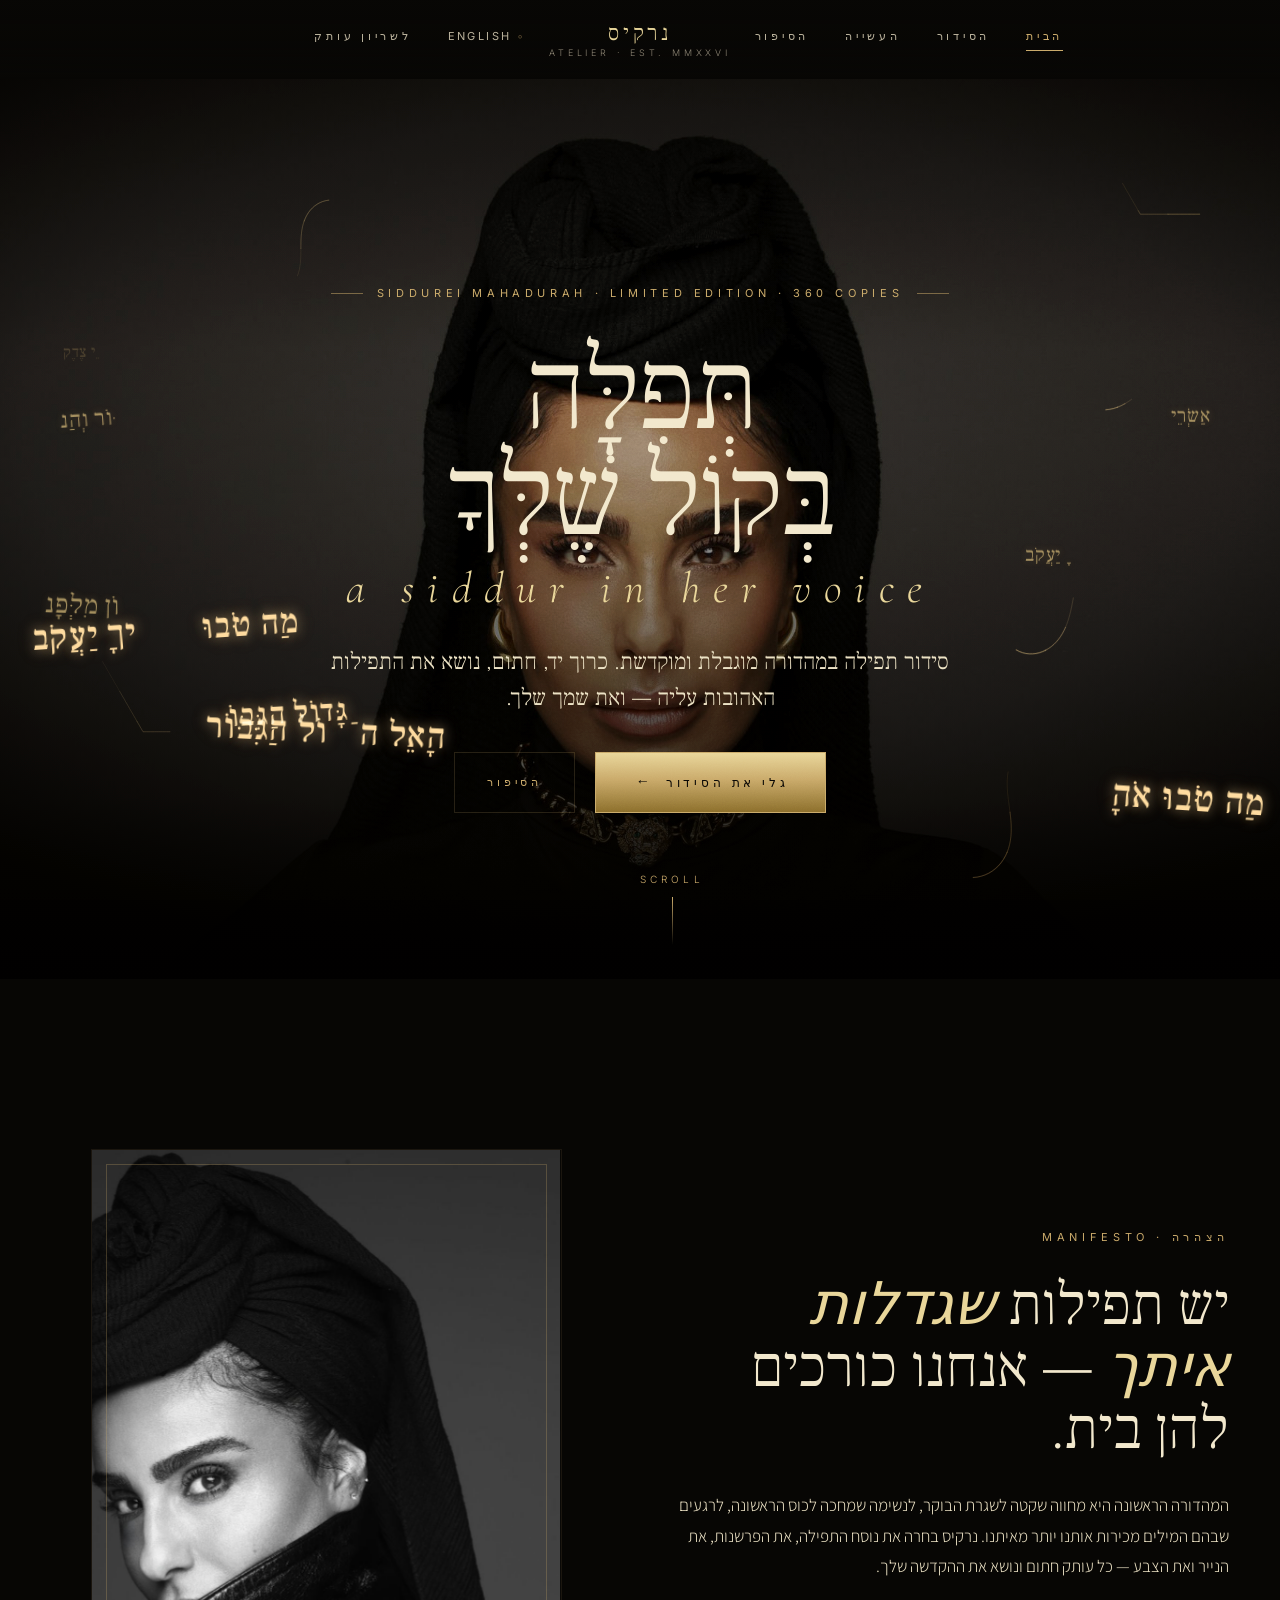
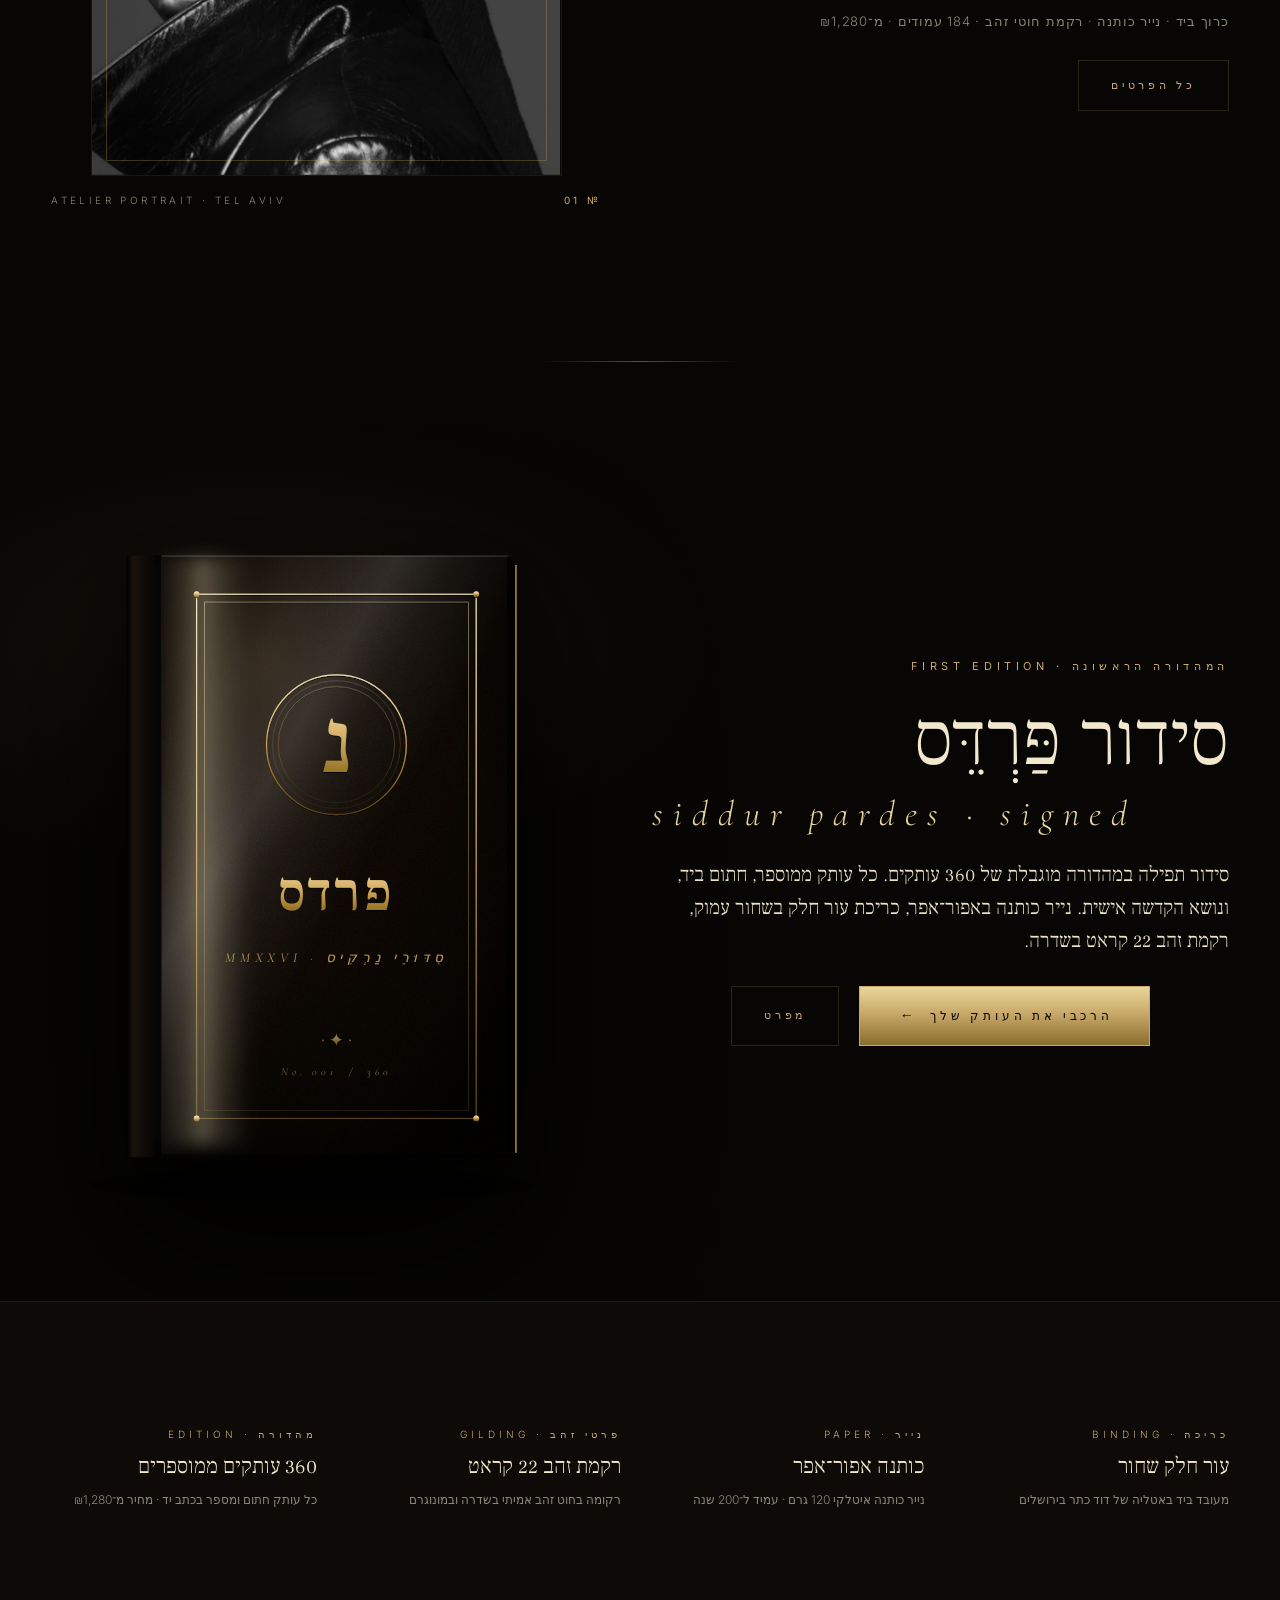
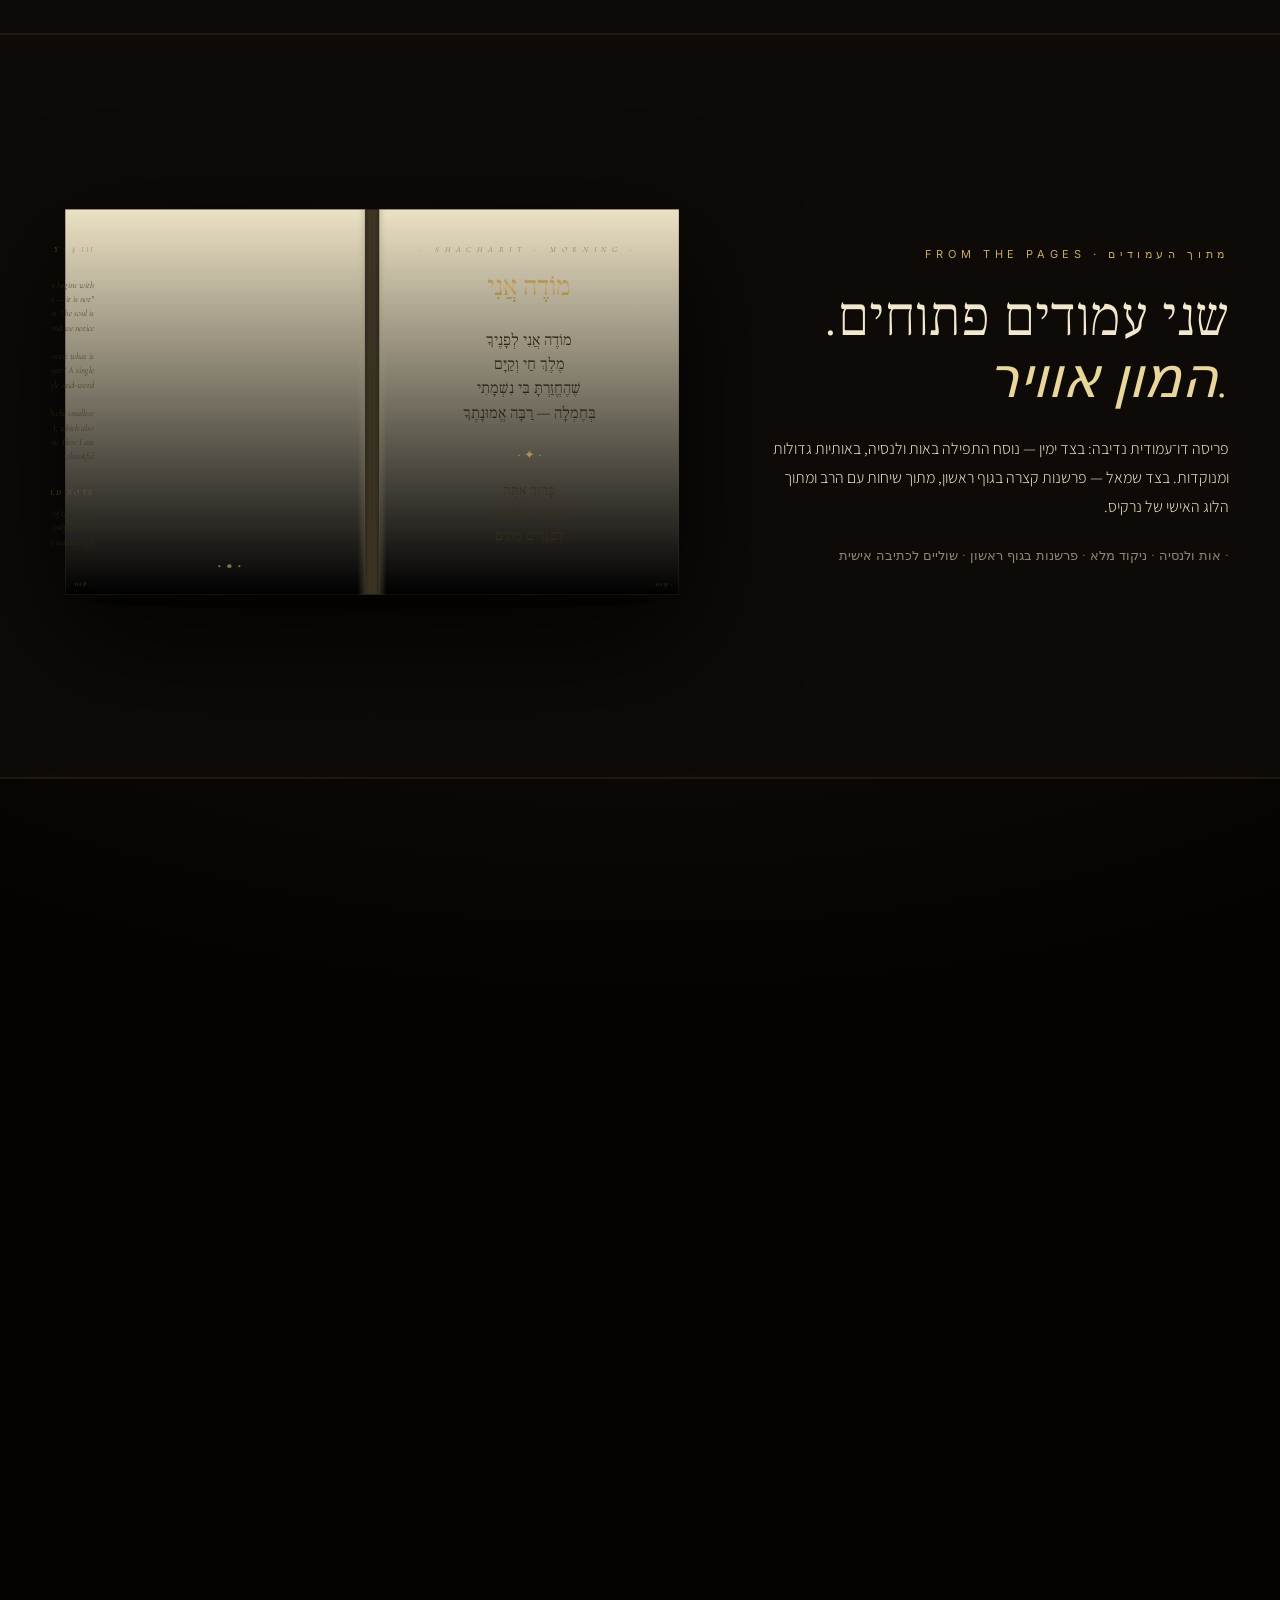
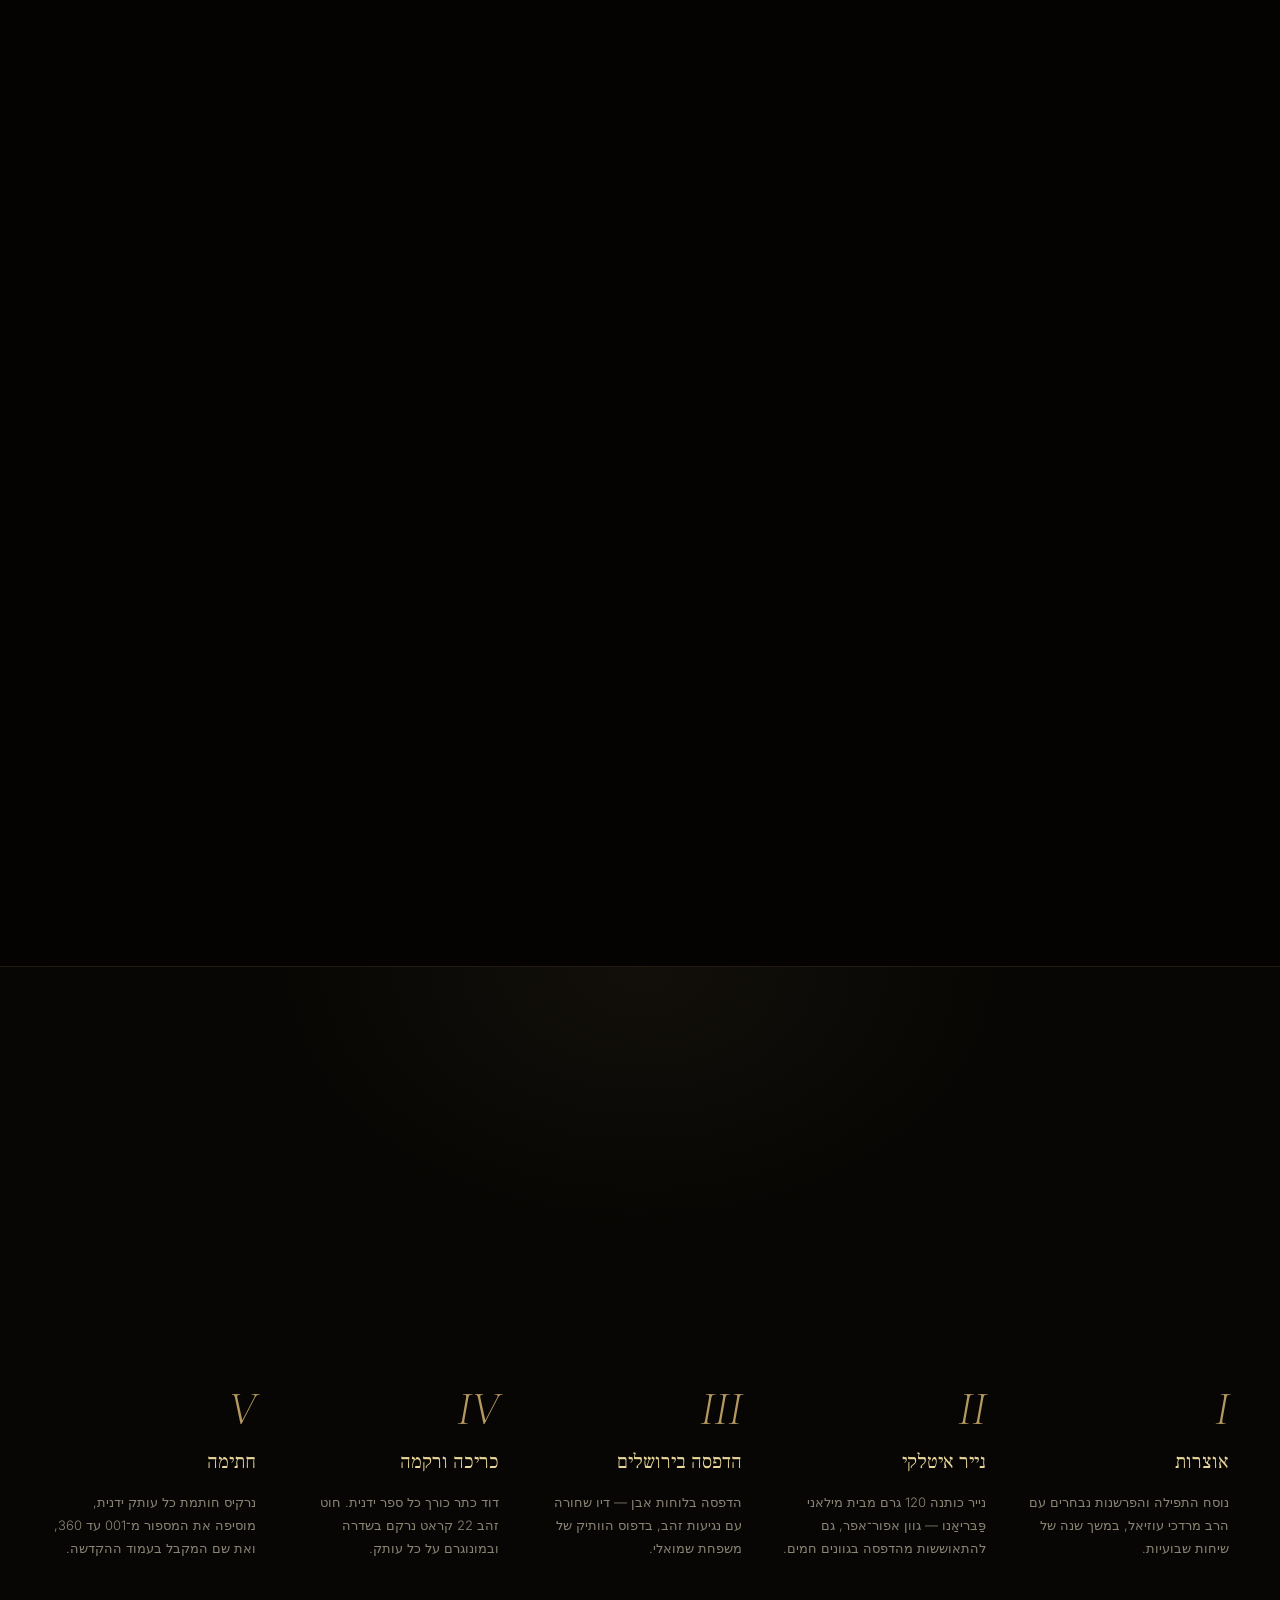
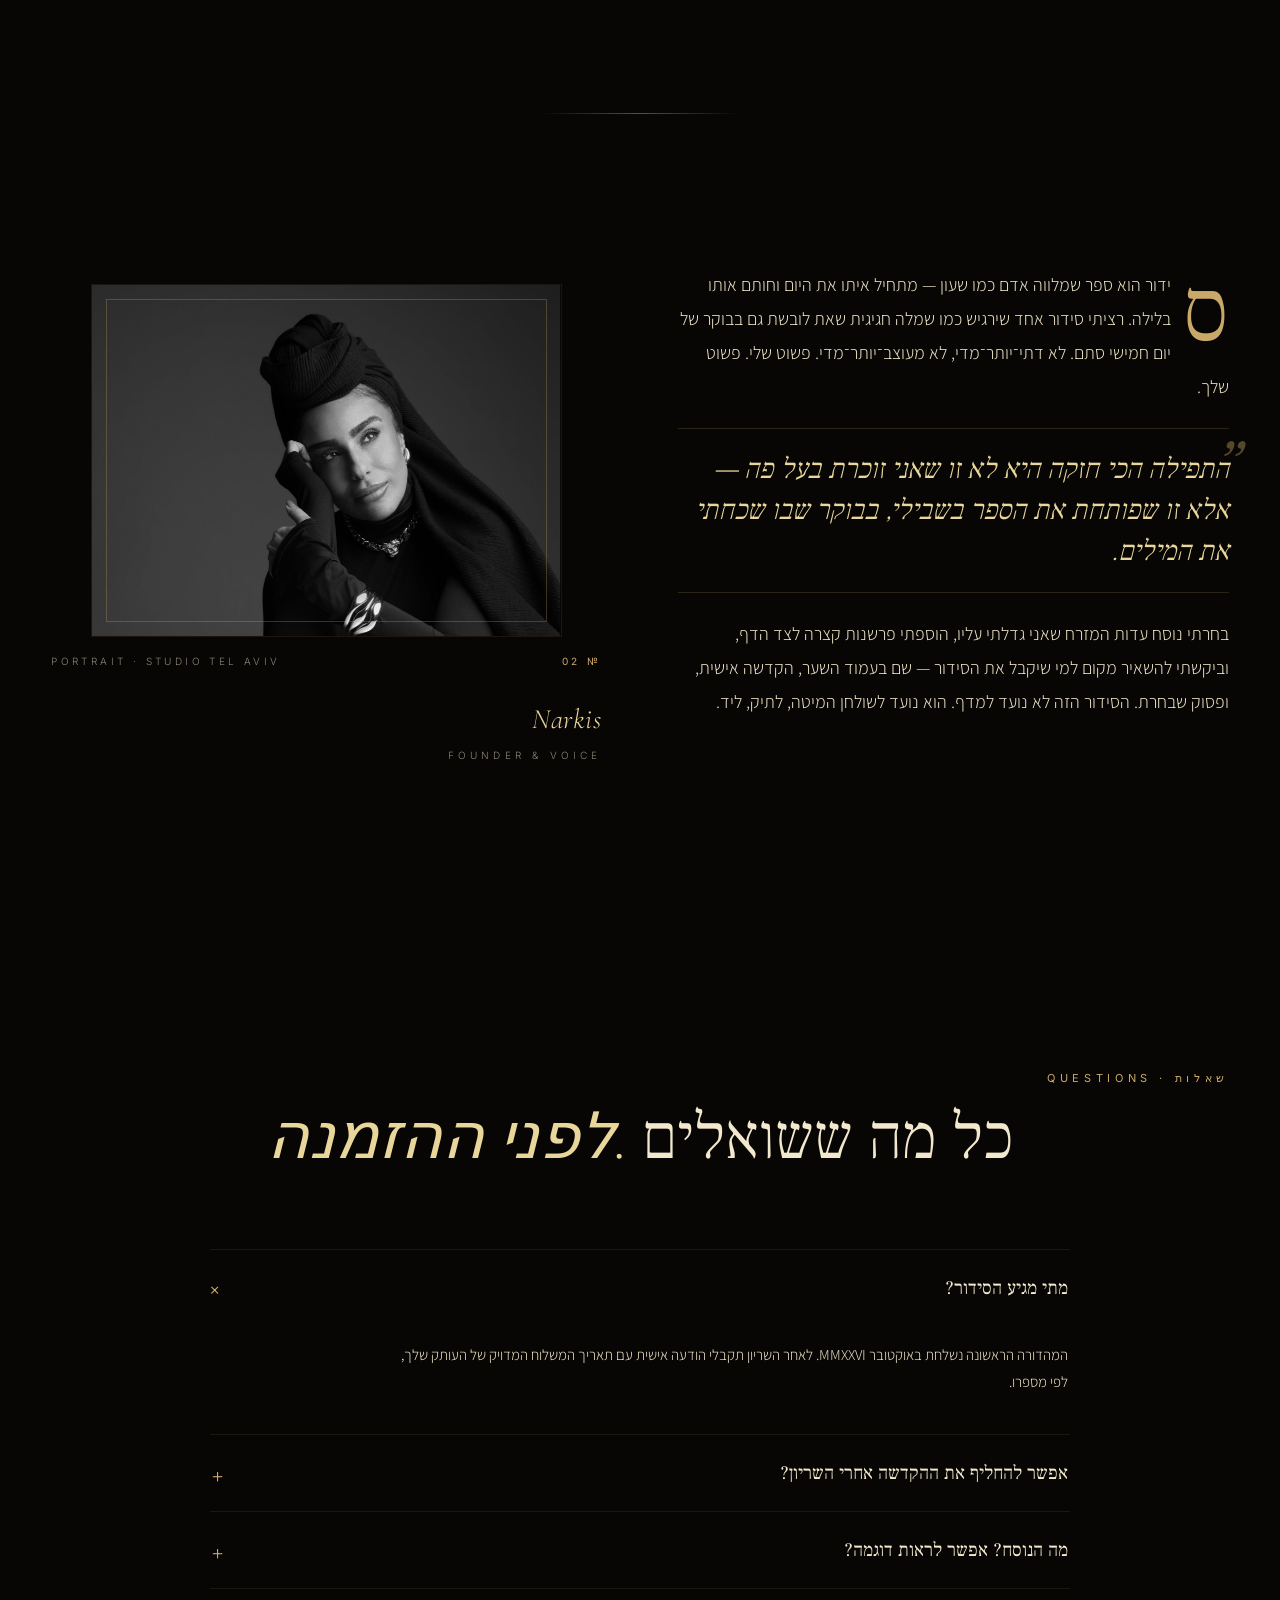
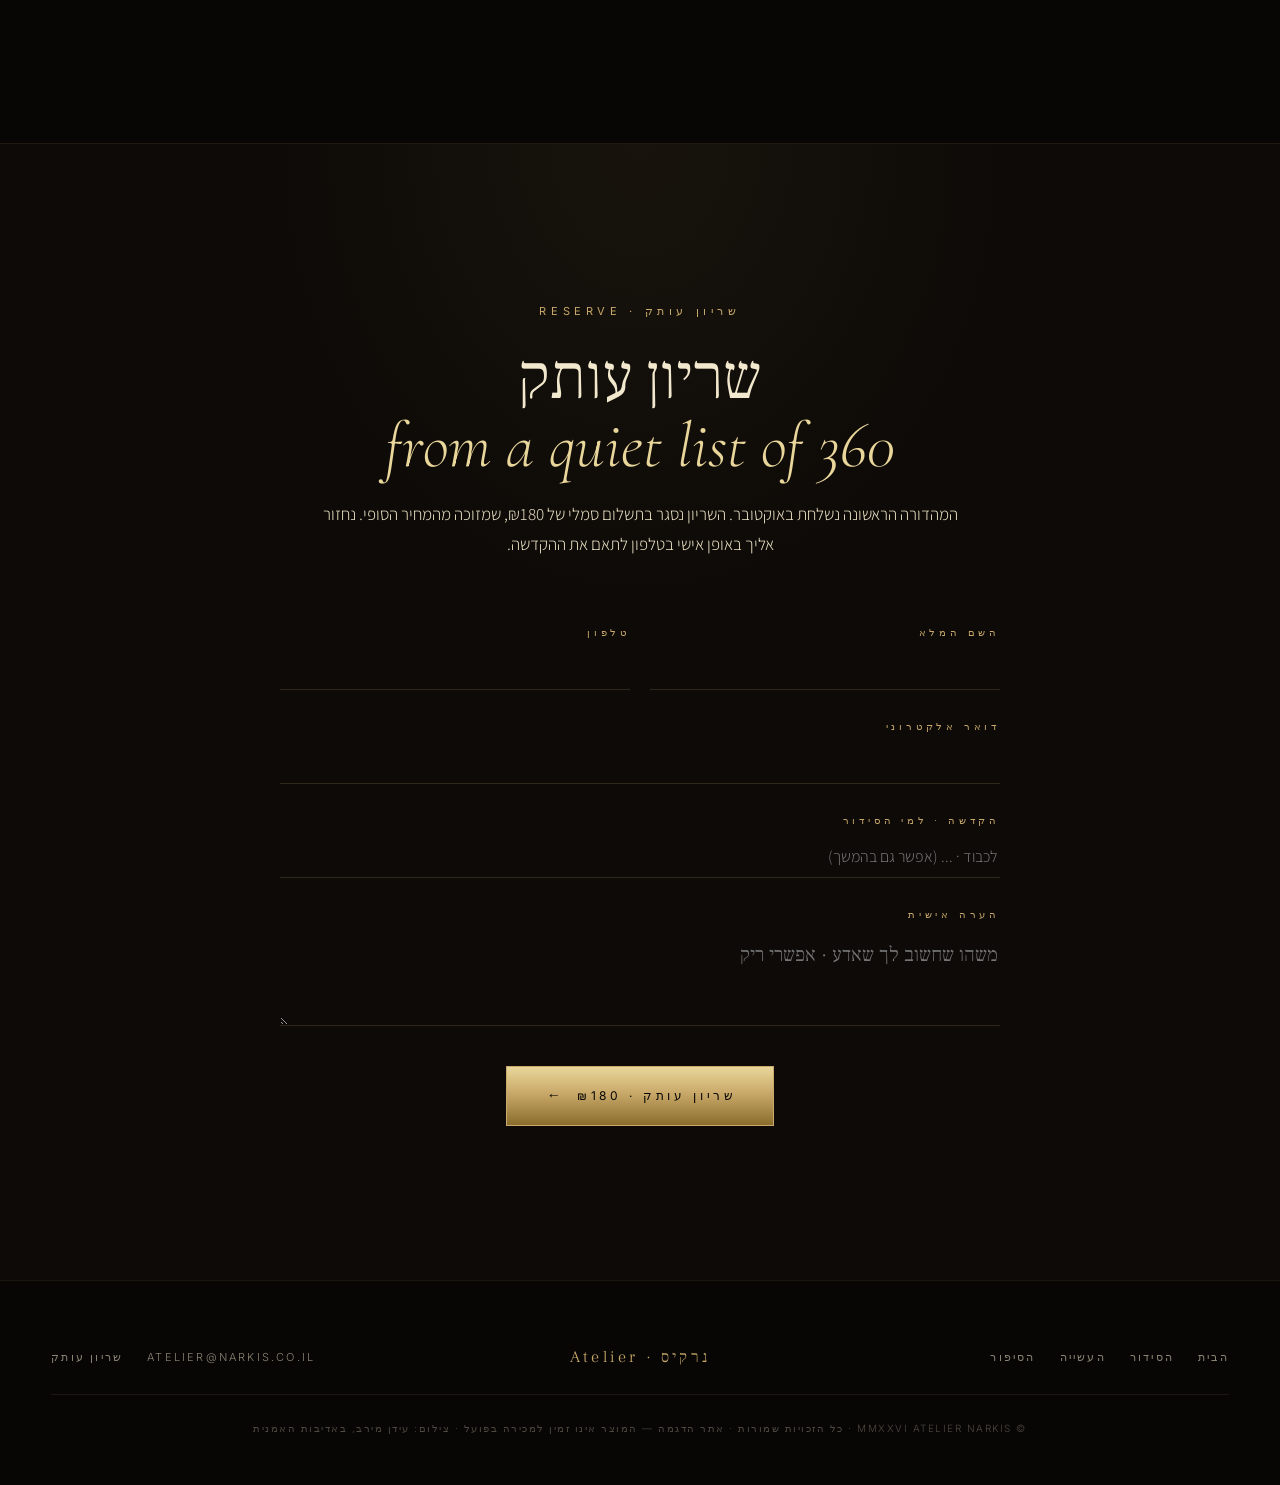
==== commit c4ebacd4: "Fix mobile hero image tiling 3× → add background-repeat:no-repeat + mobile cover The .hero-bg had no" ====
--- a/index.html
+++ b/index.html
@@ -789,10 +789,24 @@
     .hero-bg {
       background-size: 115% !important;
       background-position: 50% 20% !important;
+      background-repeat: no-repeat !important;   /* prevent mobile 3× tiling */
       animation: kenburns 42s ease-in-out infinite;
       transform: translate3d(0, var(--hero-py, 0px), 0);
       transition: transform .18s linear;
       will-change: transform, background-position;
+    }
+    /* On mobile the container is very tall; cover instead of 115% so the
+       image fills the full hero without tiling. */
+    @media (max-width: 768px), (pointer: coarse) {
+      .hero-bg {
+        background-size: cover !important;
+        background-position: center 18% !important;
+      }
+      @keyframes kenburns {
+        0%   { background-size: cover;      background-position: 50% 18%; }
+        50%  { background-size: 115% auto;  background-position: 48% 28%; }
+        100% { background-size: cover;      background-position: 50% 18%; }
+      }
     }
 
     /* Hero title: staggered per line */
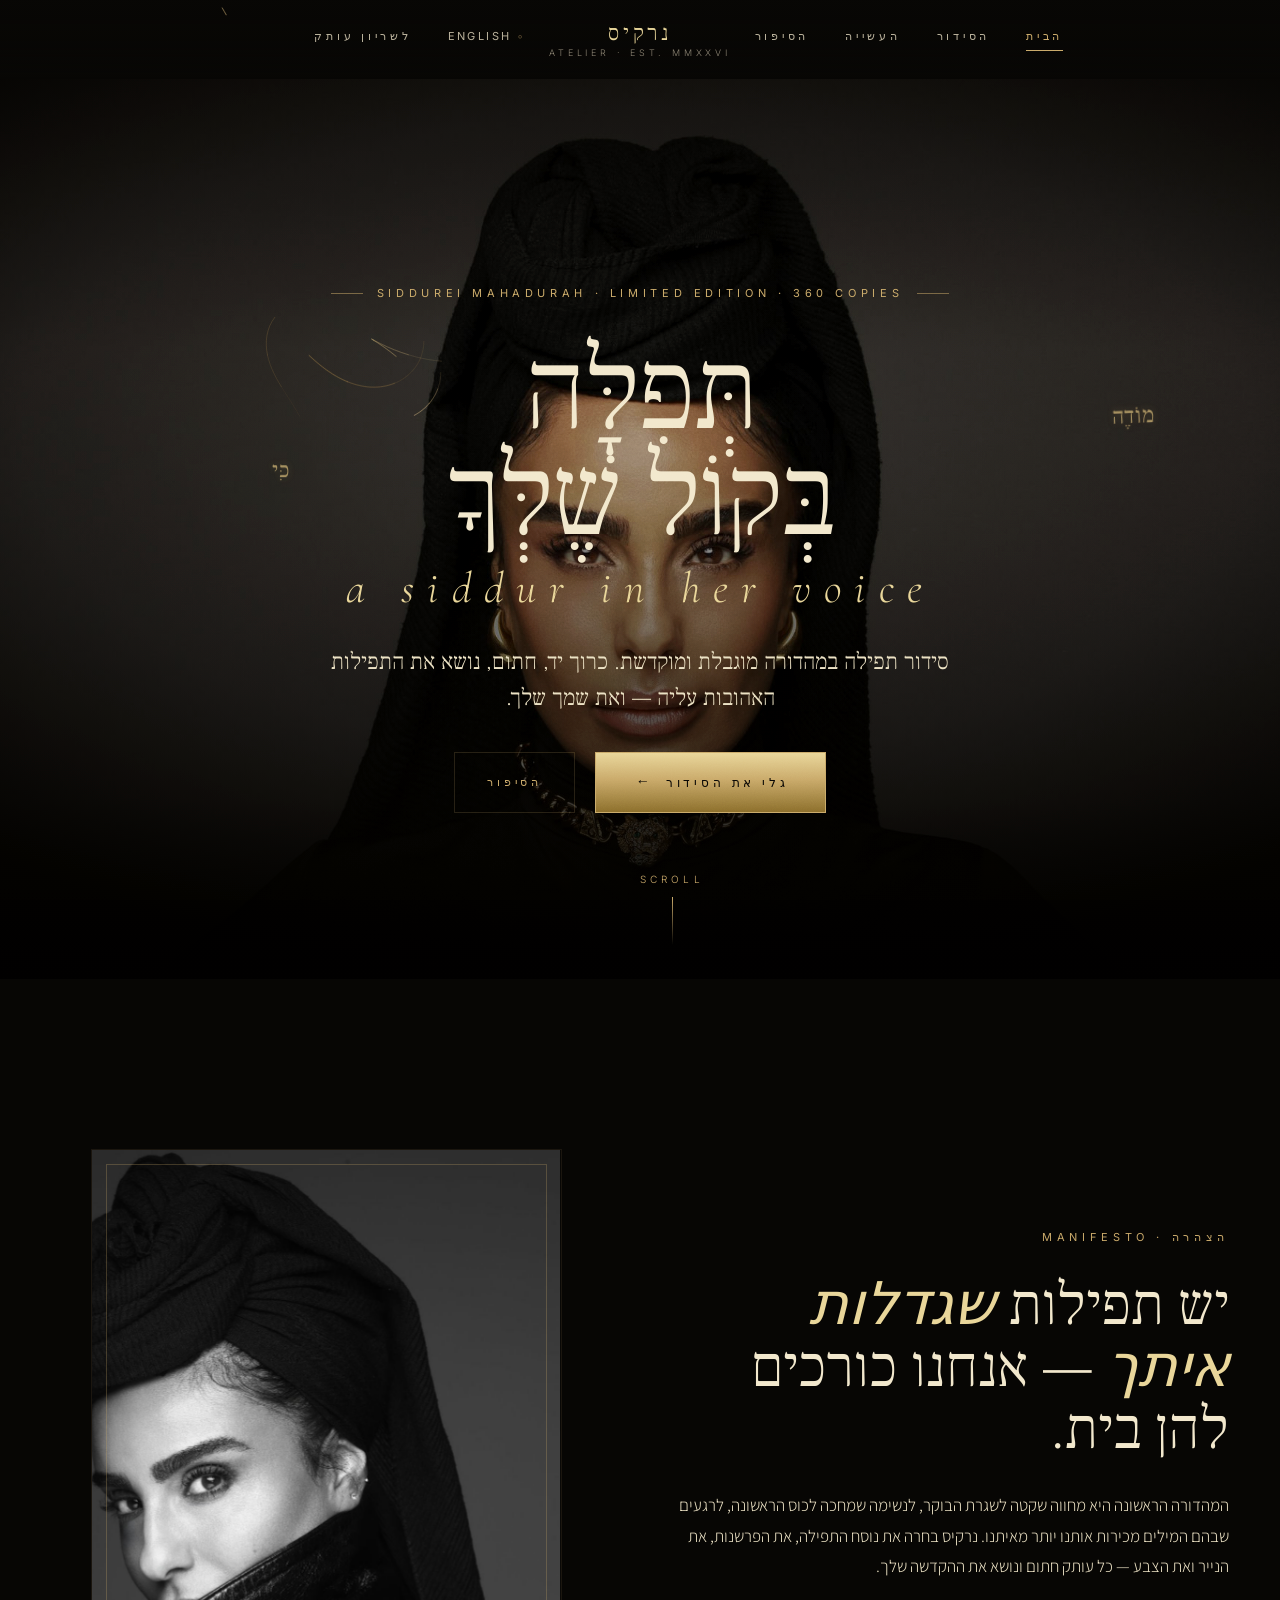
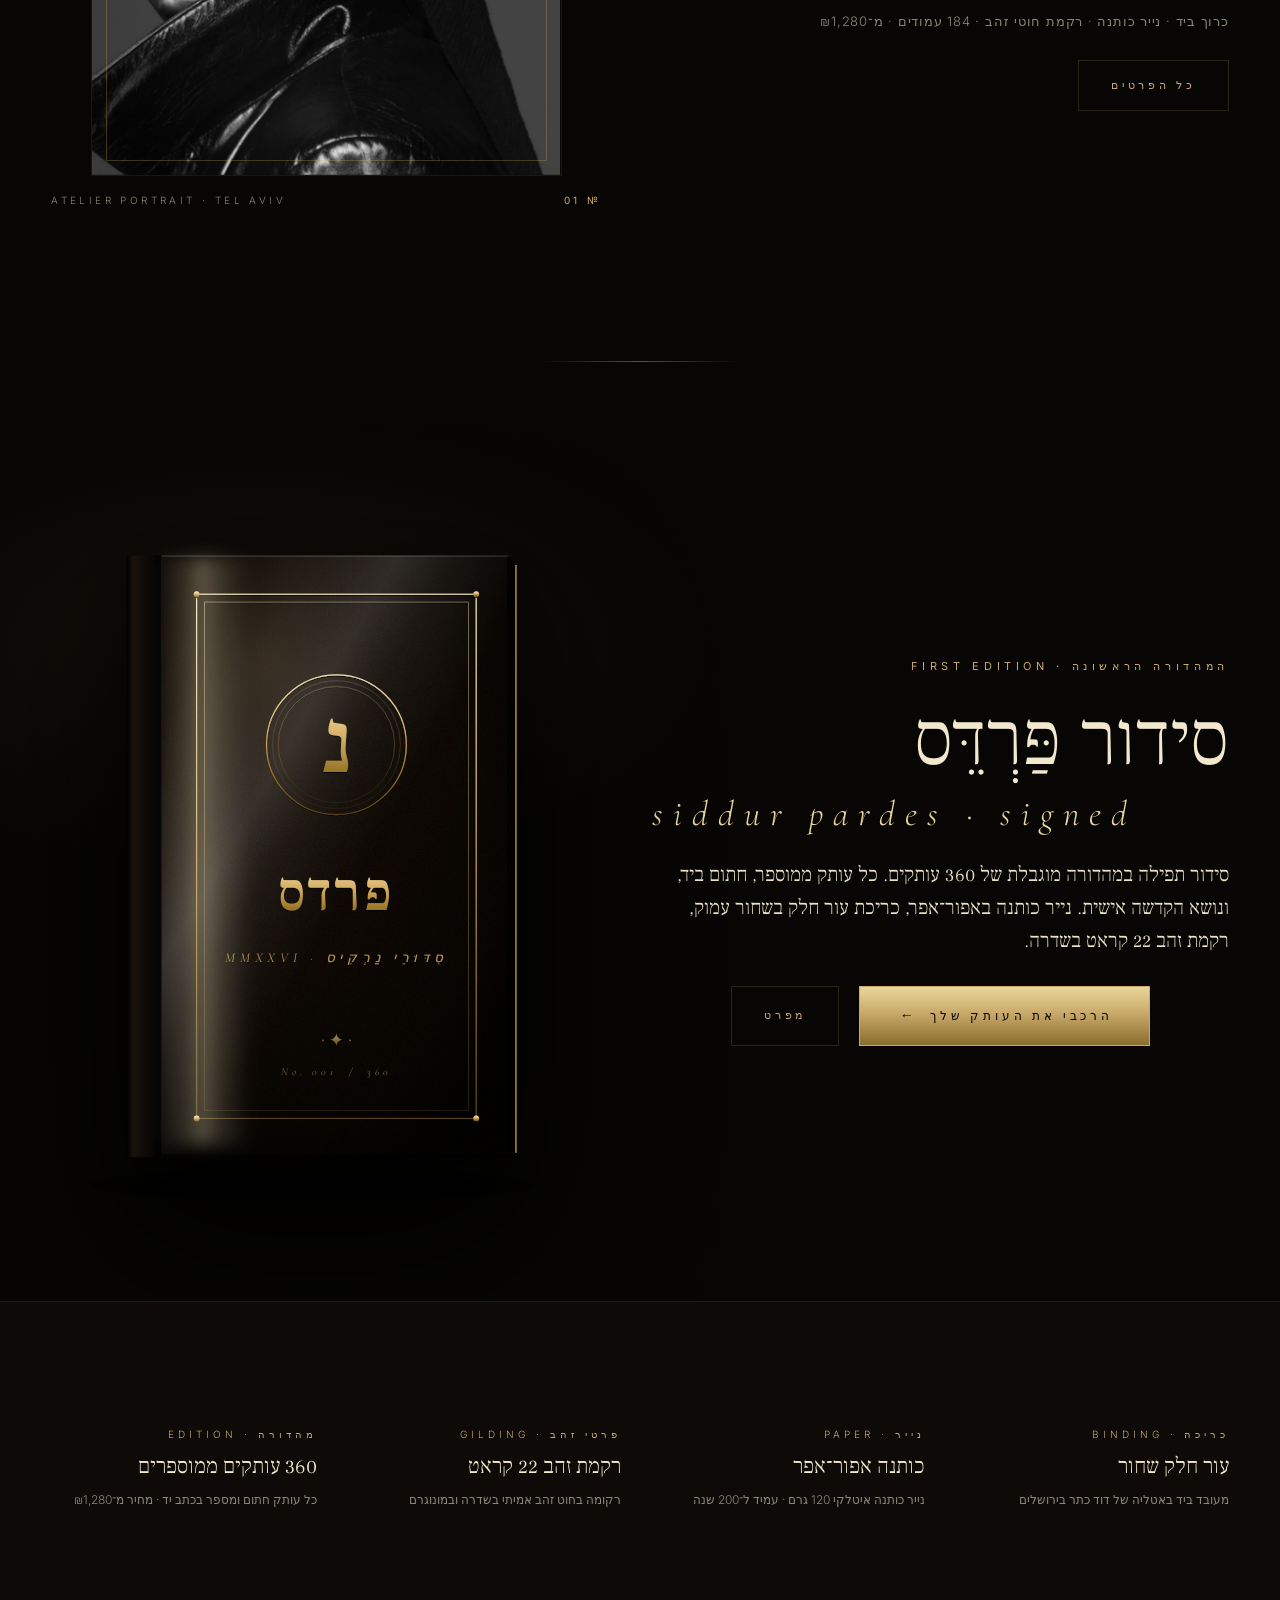
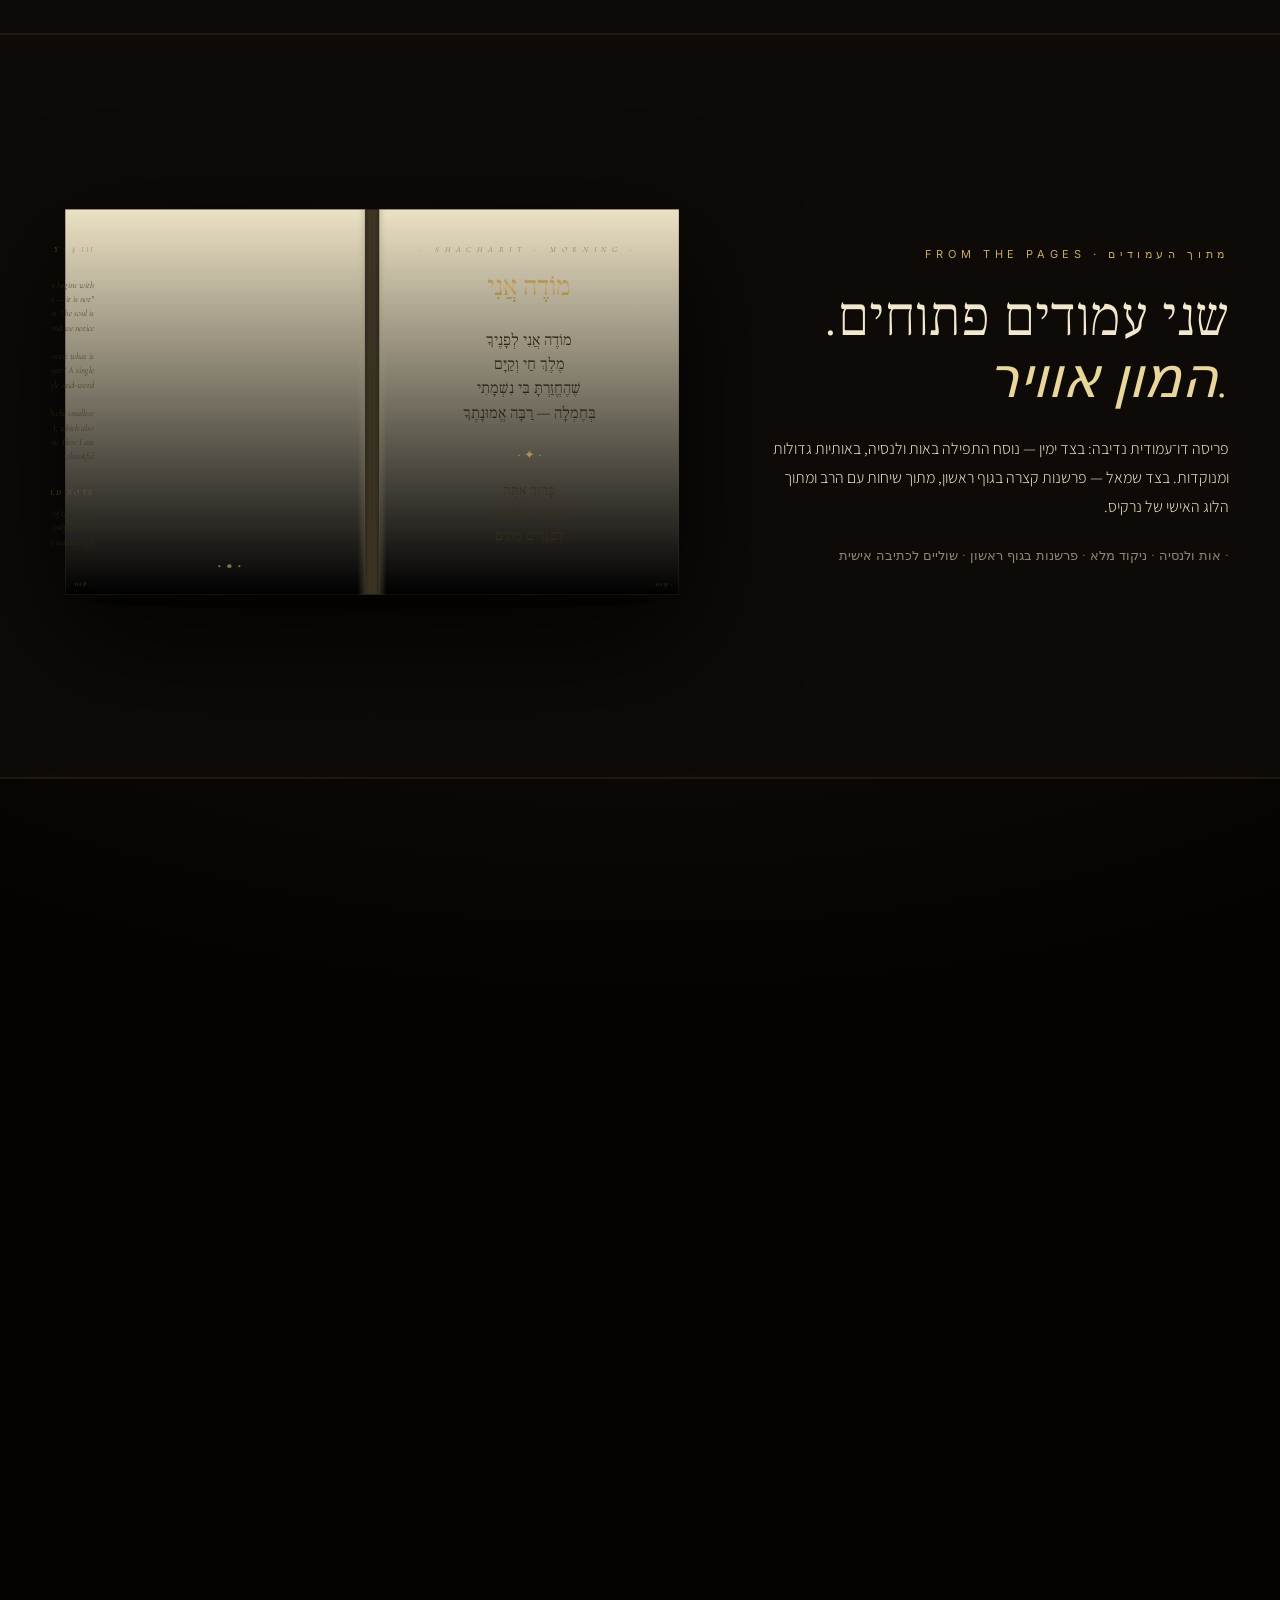
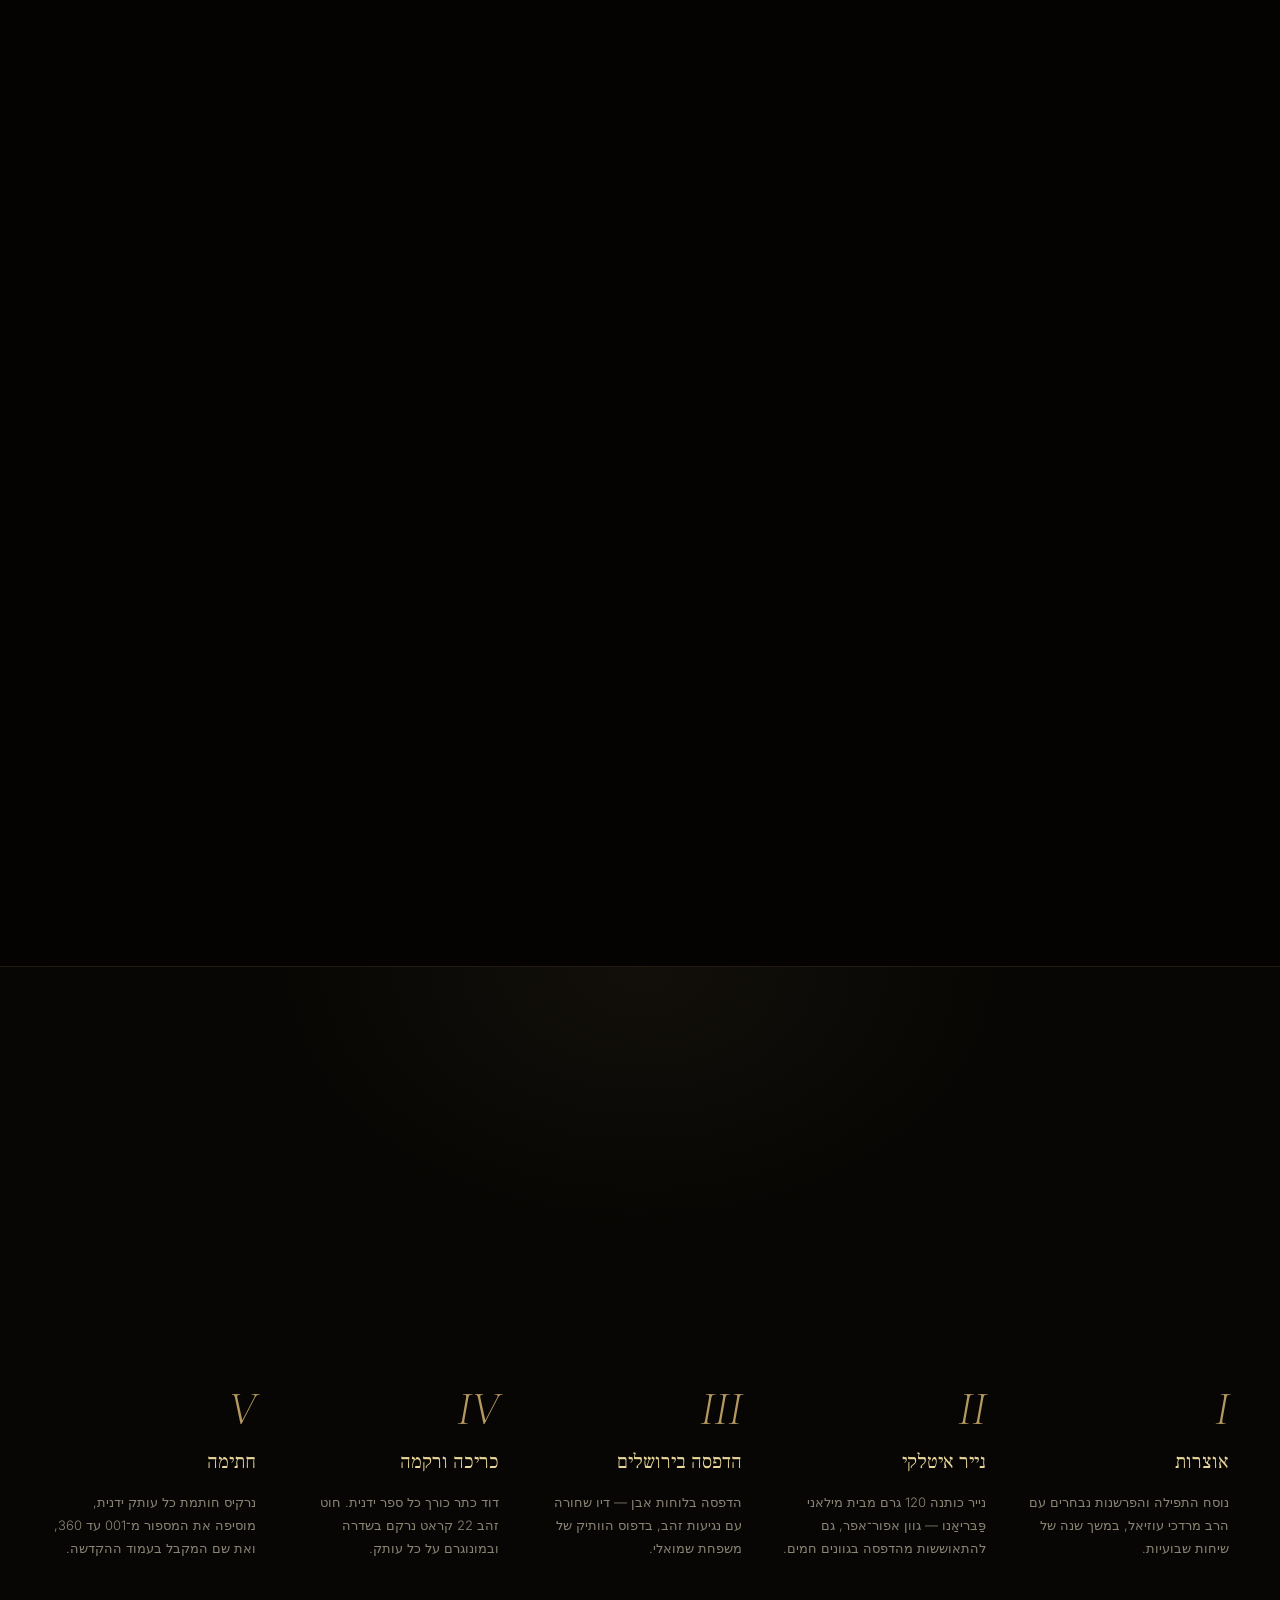
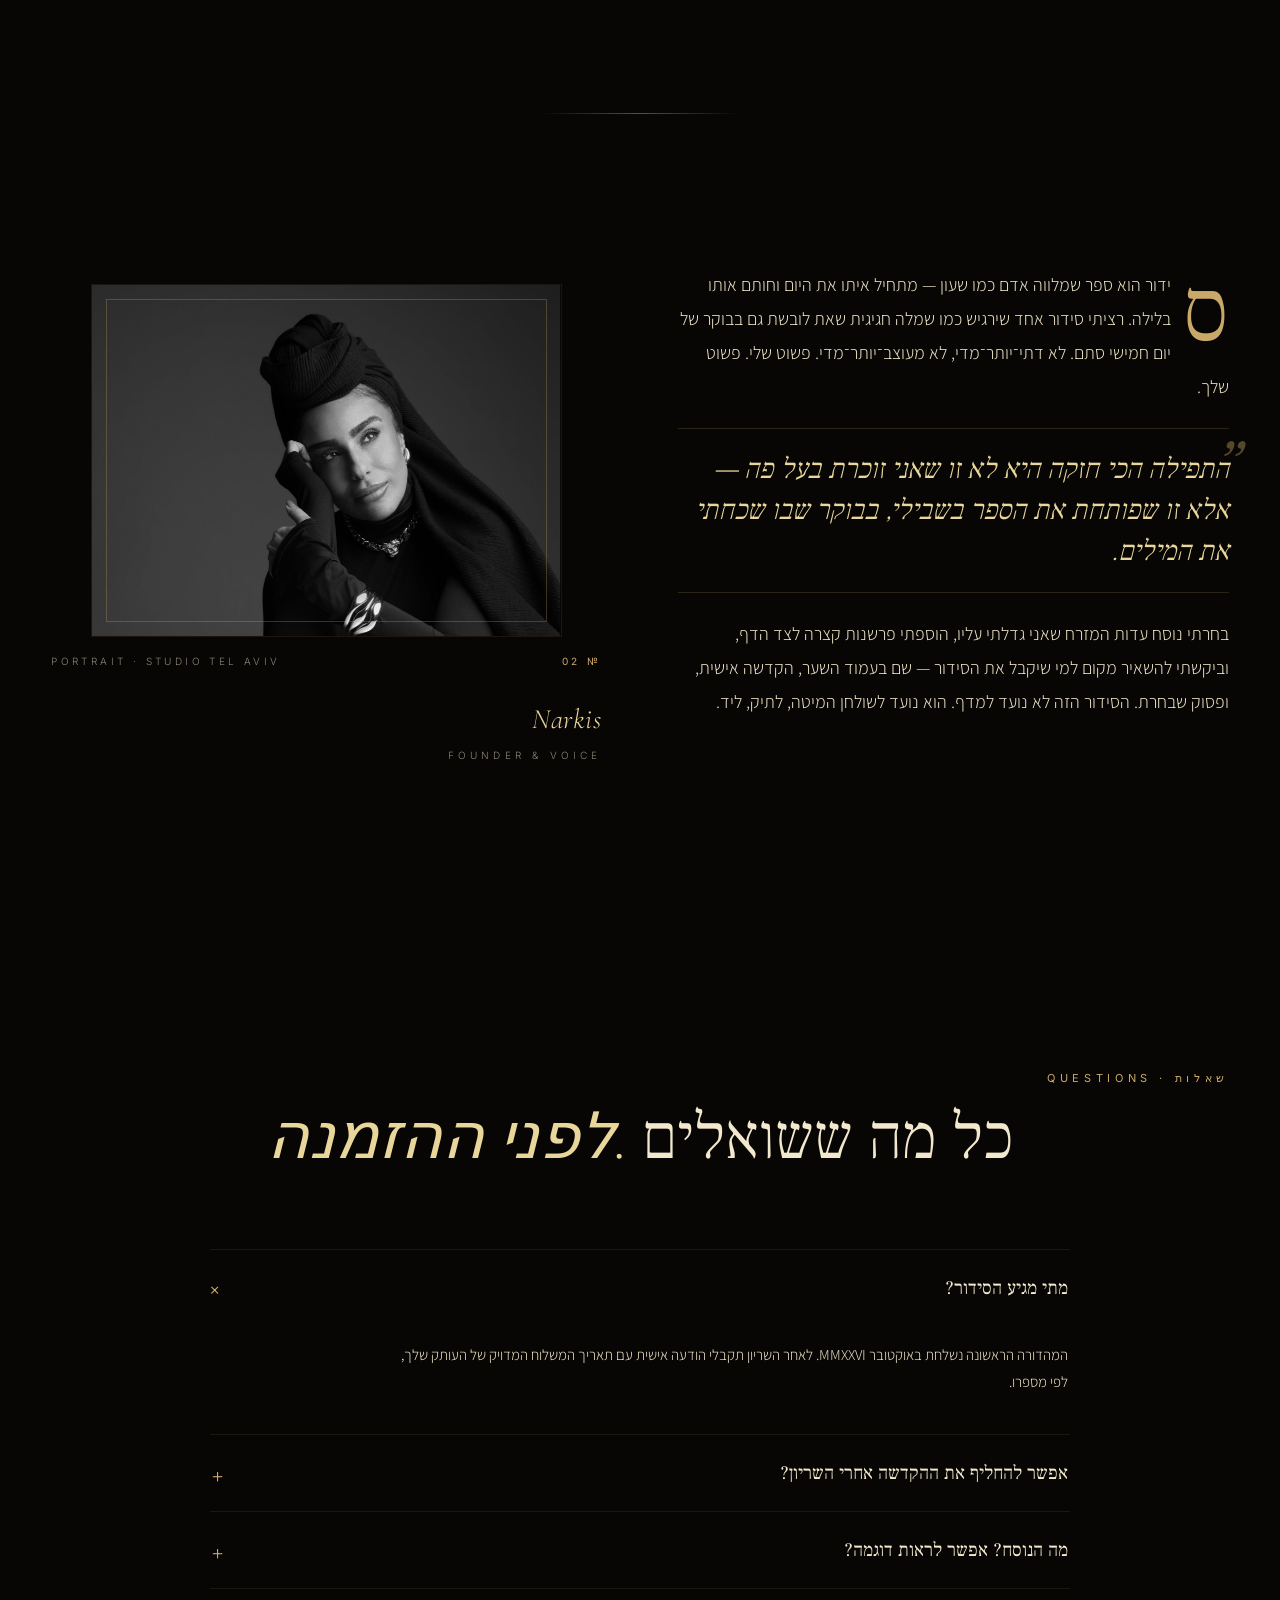
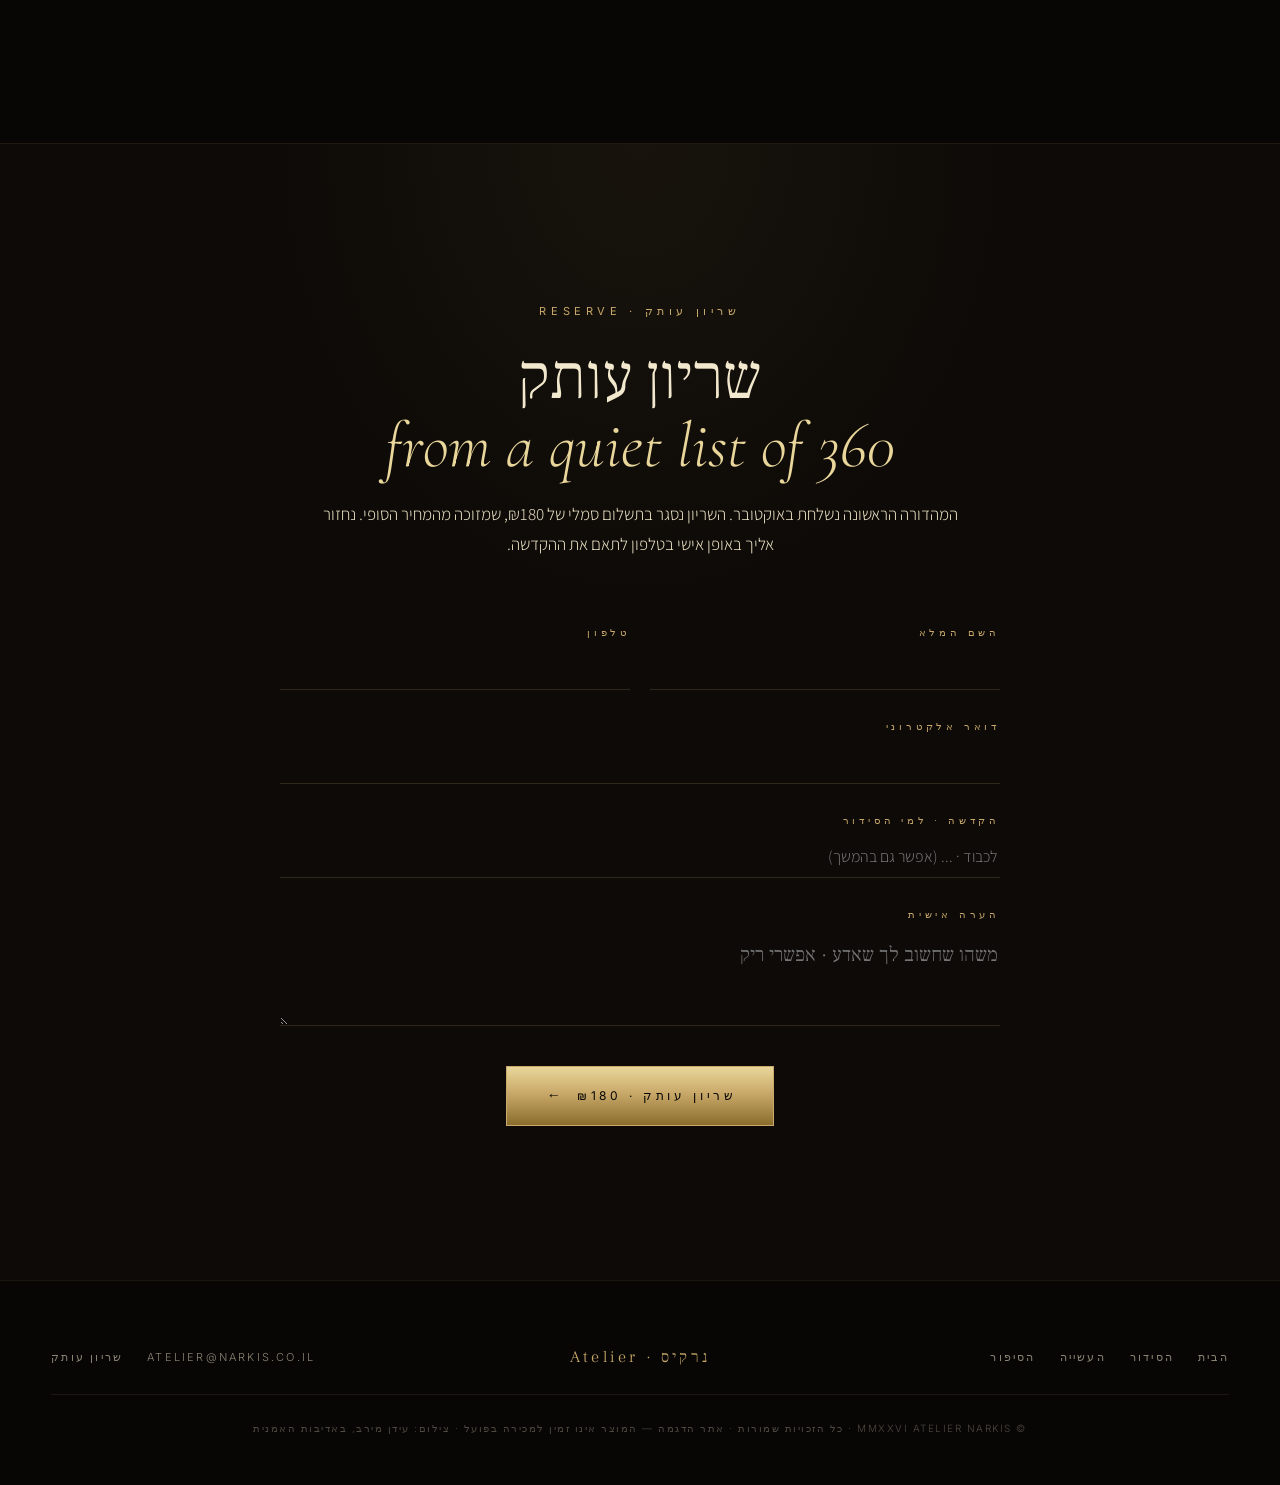
==== commit dfc56cf1: "Verses avoid text: spawn-time DOM check + scroll prune Key behavior change — verses now NEVER overla" ====
--- a/index.html
+++ b/index.html
@@ -1019,7 +1019,12 @@
       pointer-events: none;
     }
     .verse-ghost {
-      position: absolute;
+      /* fixed directly — so verses are pinned to the viewport itself
+         and don't scroll with content, regardless of whether #ambient-bg
+         is fixed or absolute (iOS compositor-safe) */
+      position: fixed;
+      z-index: 31;
+      pointer-events: none;
       font-family: "Frank Ruhl Libre", serif;
       font-weight: 400;
       letter-spacing: .02em;
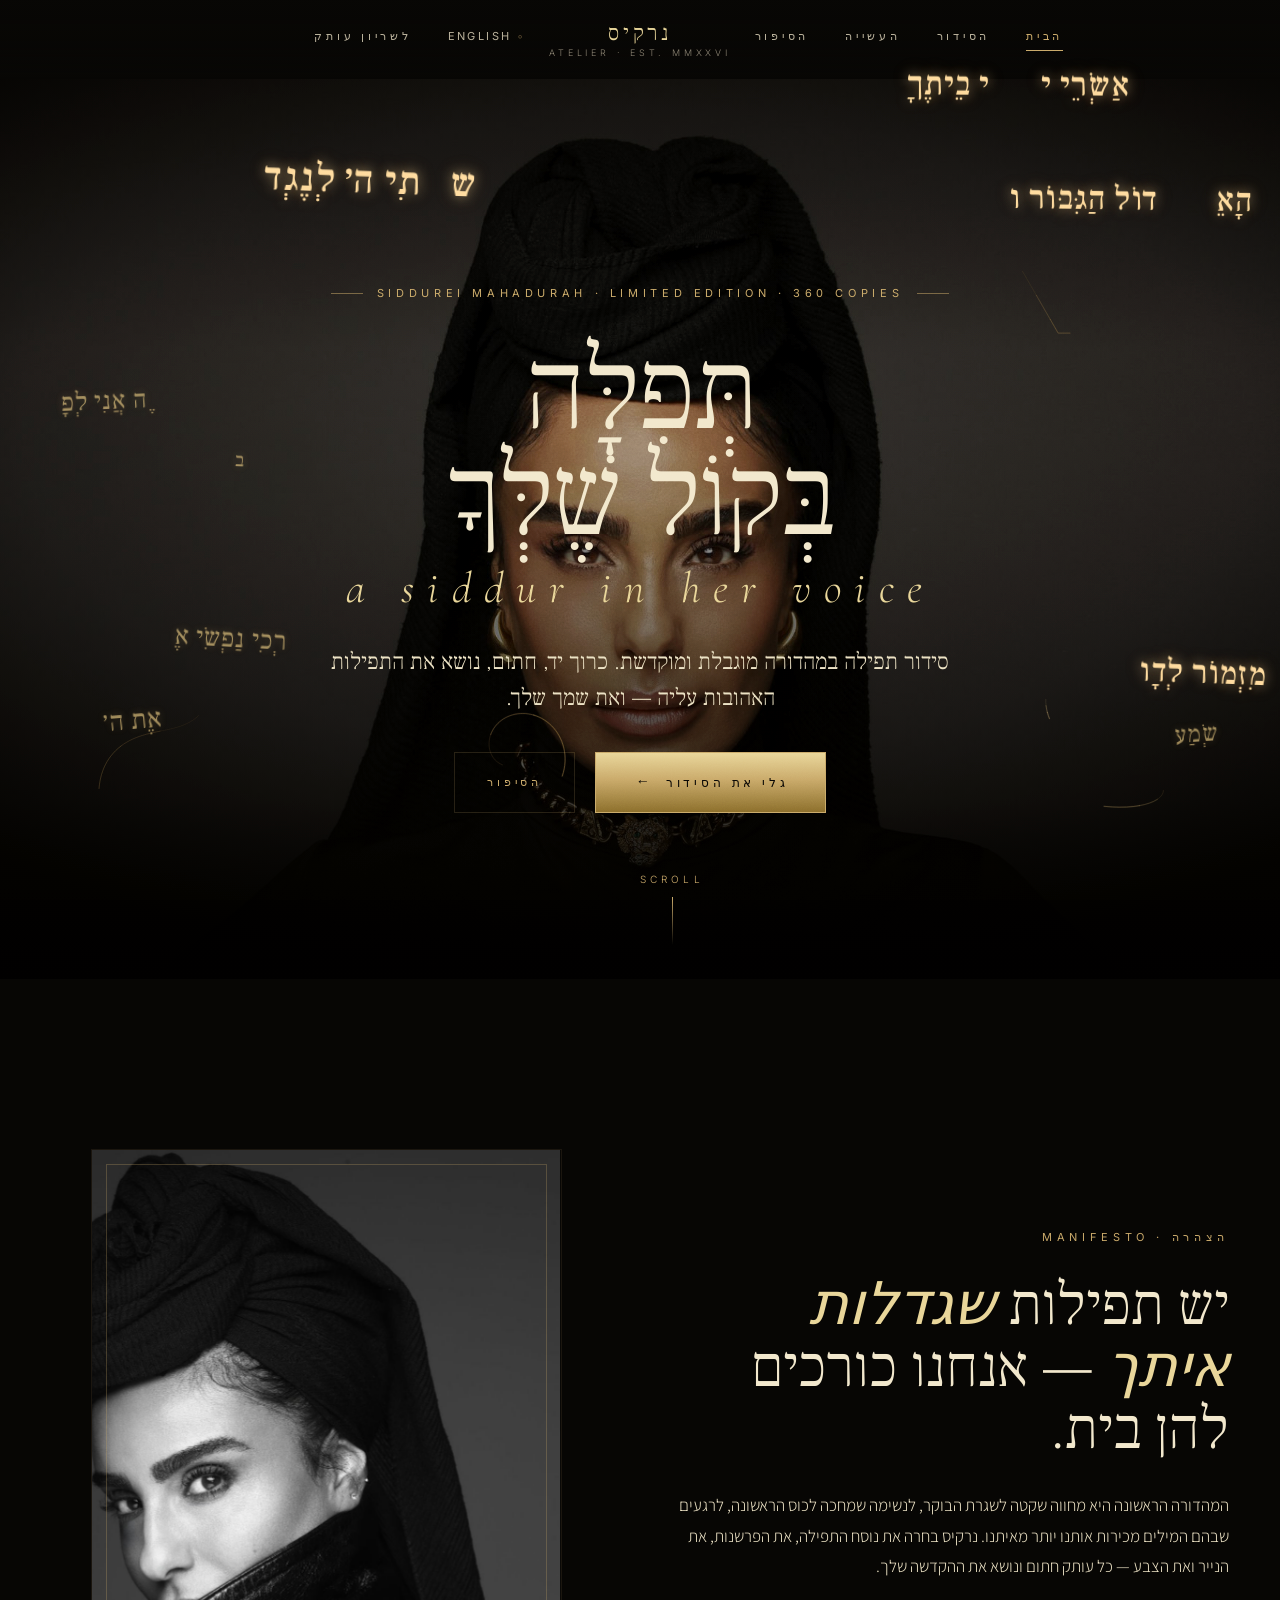
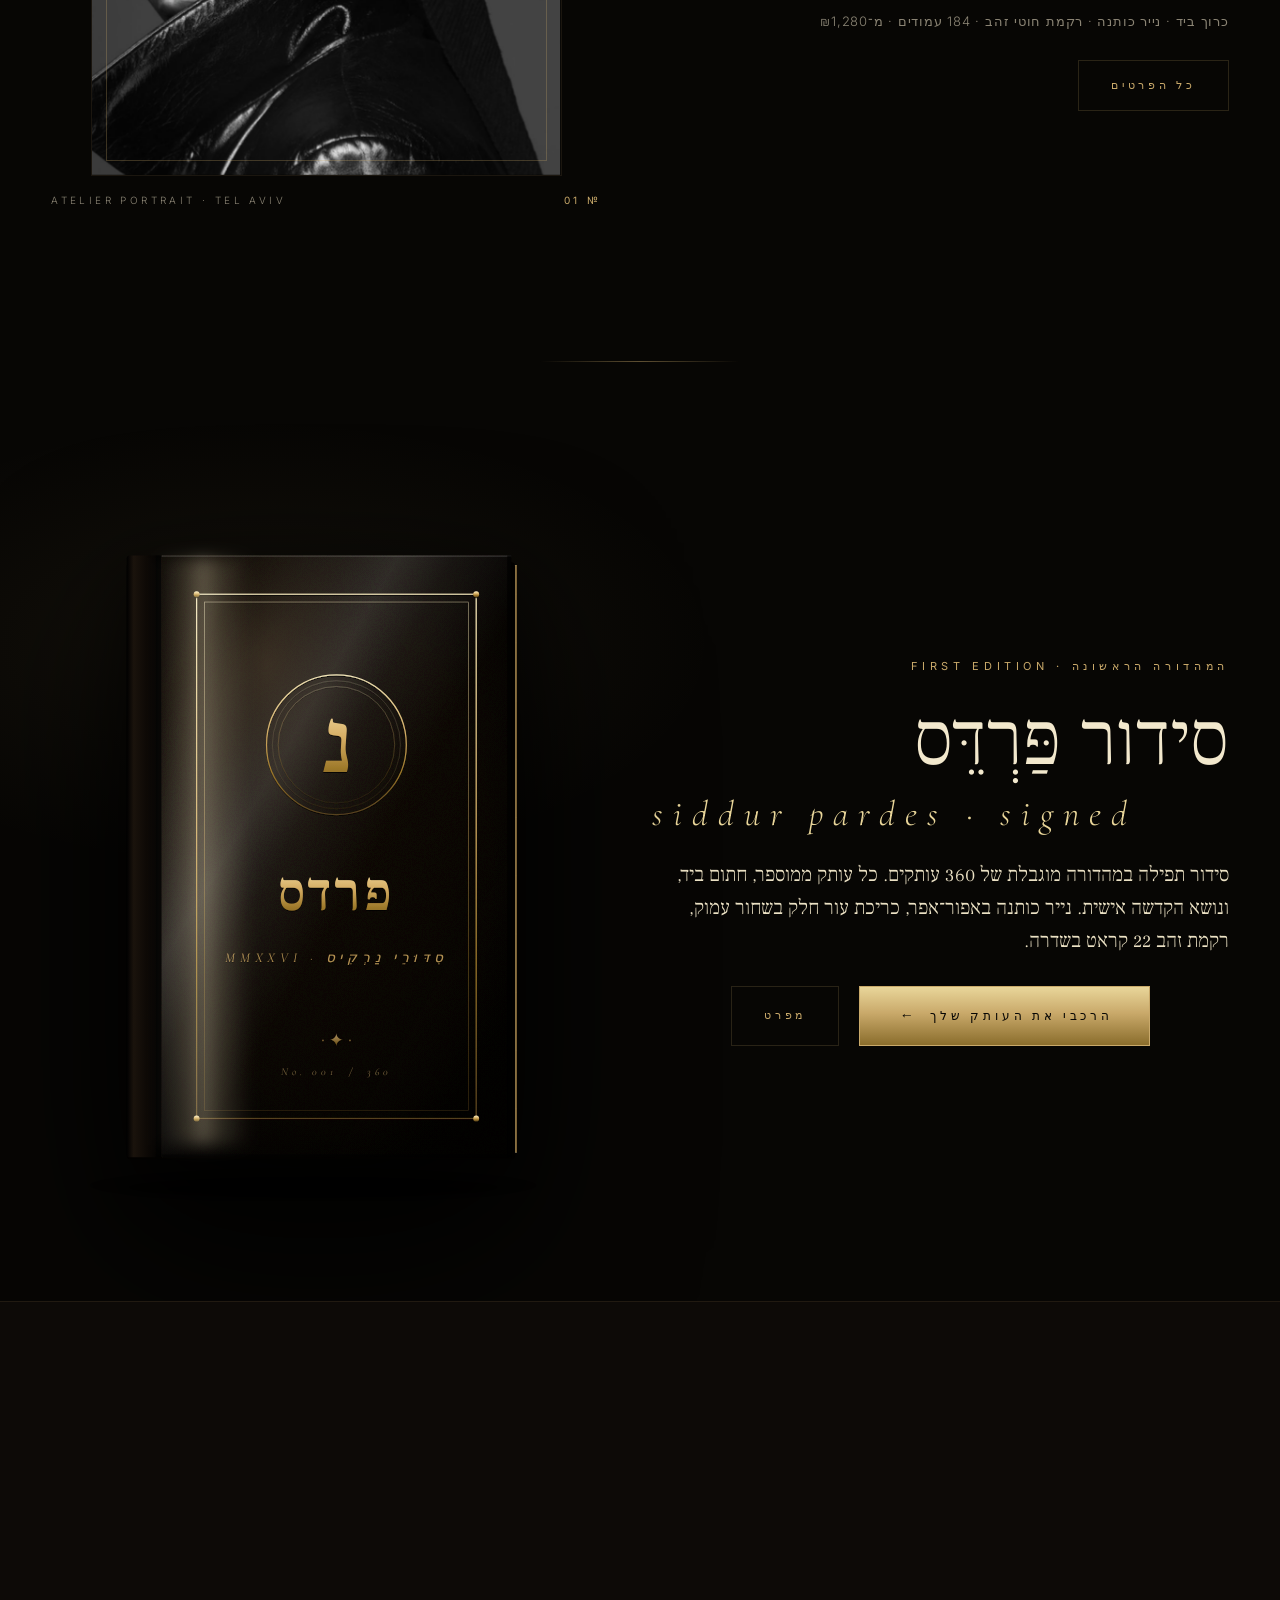
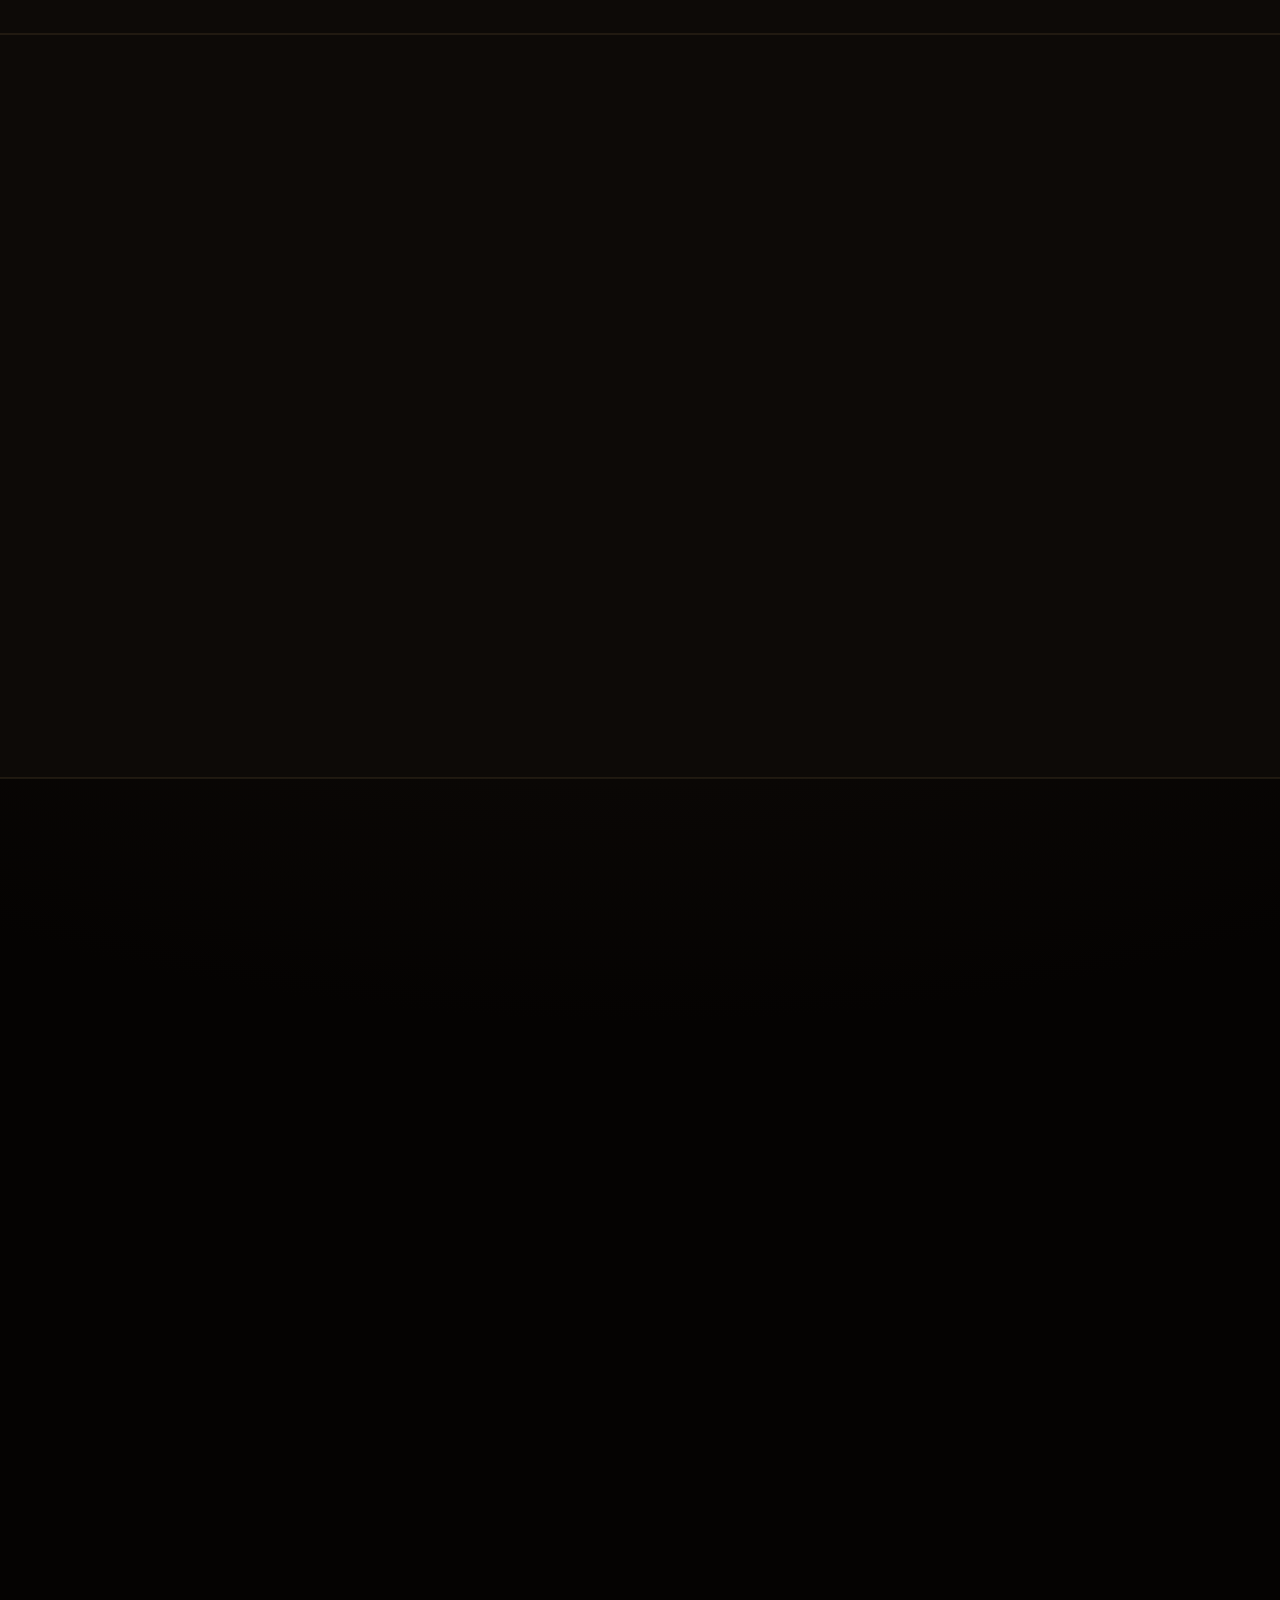
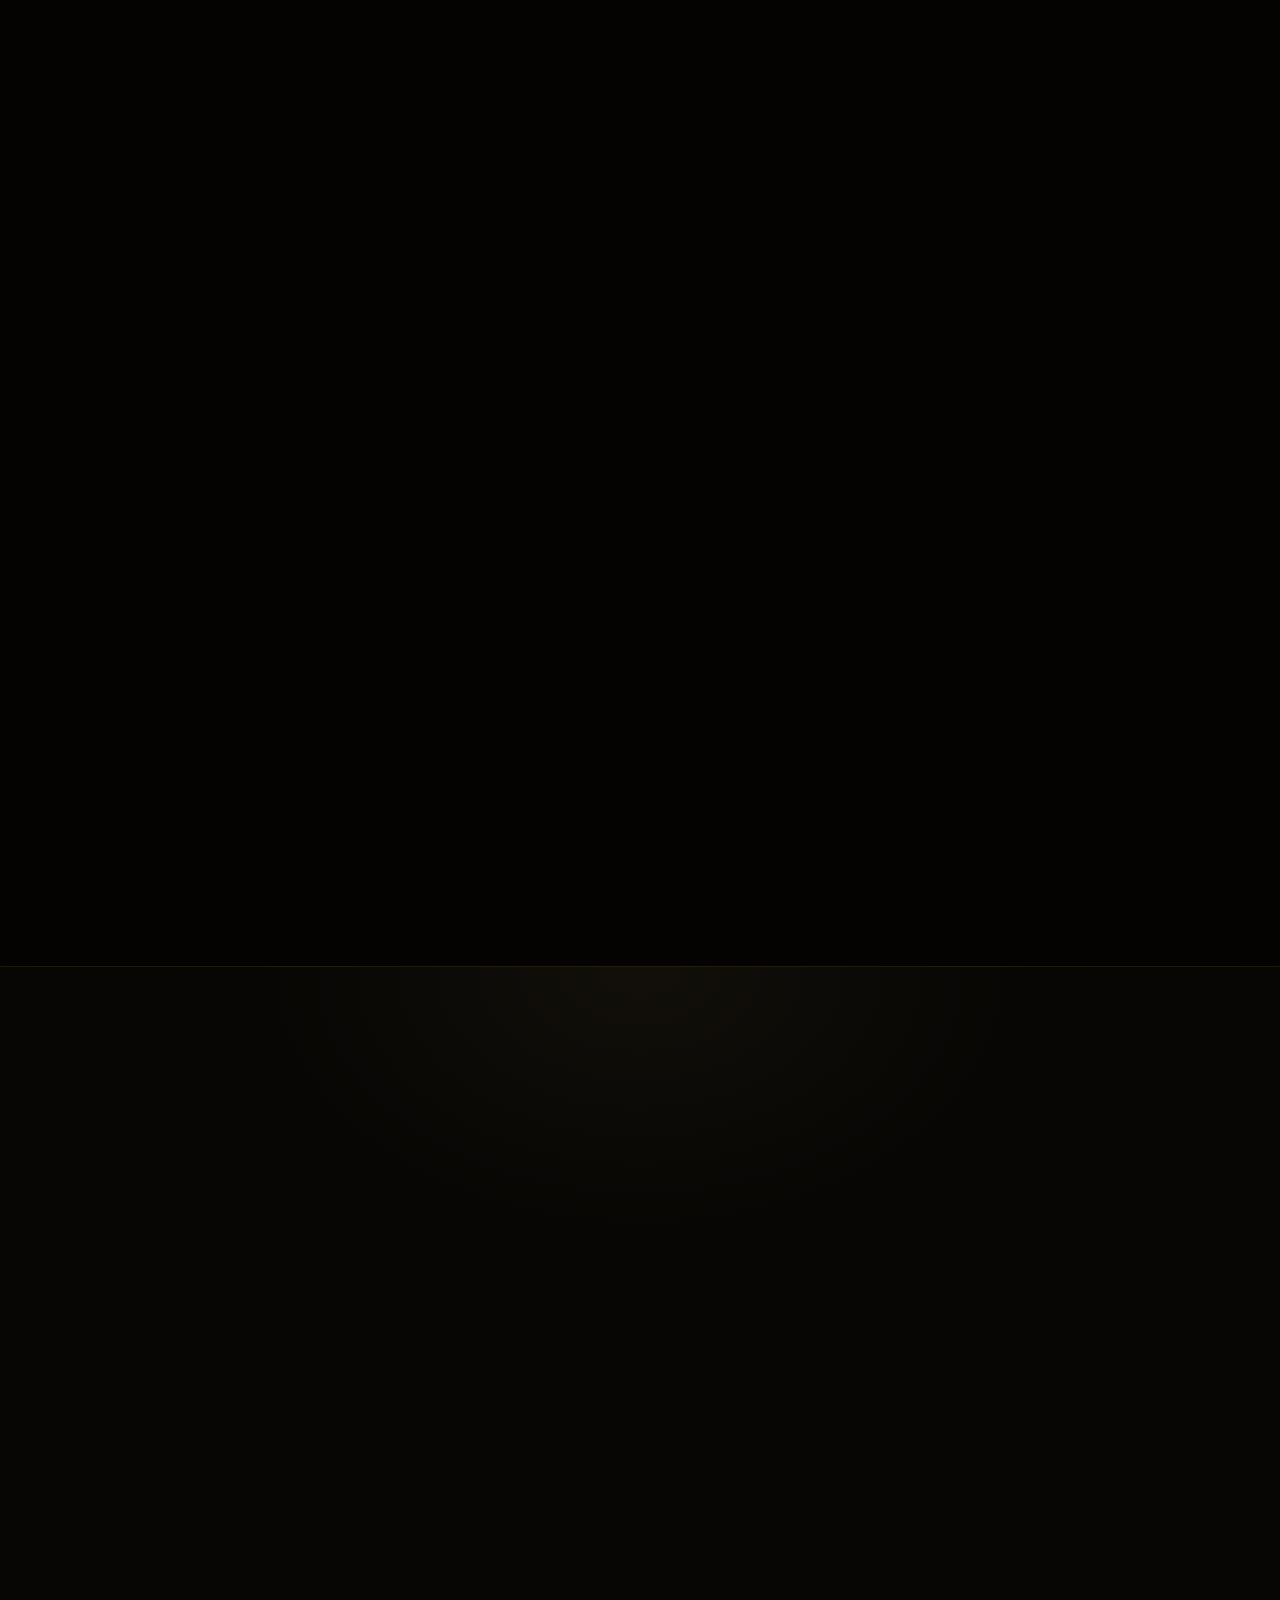
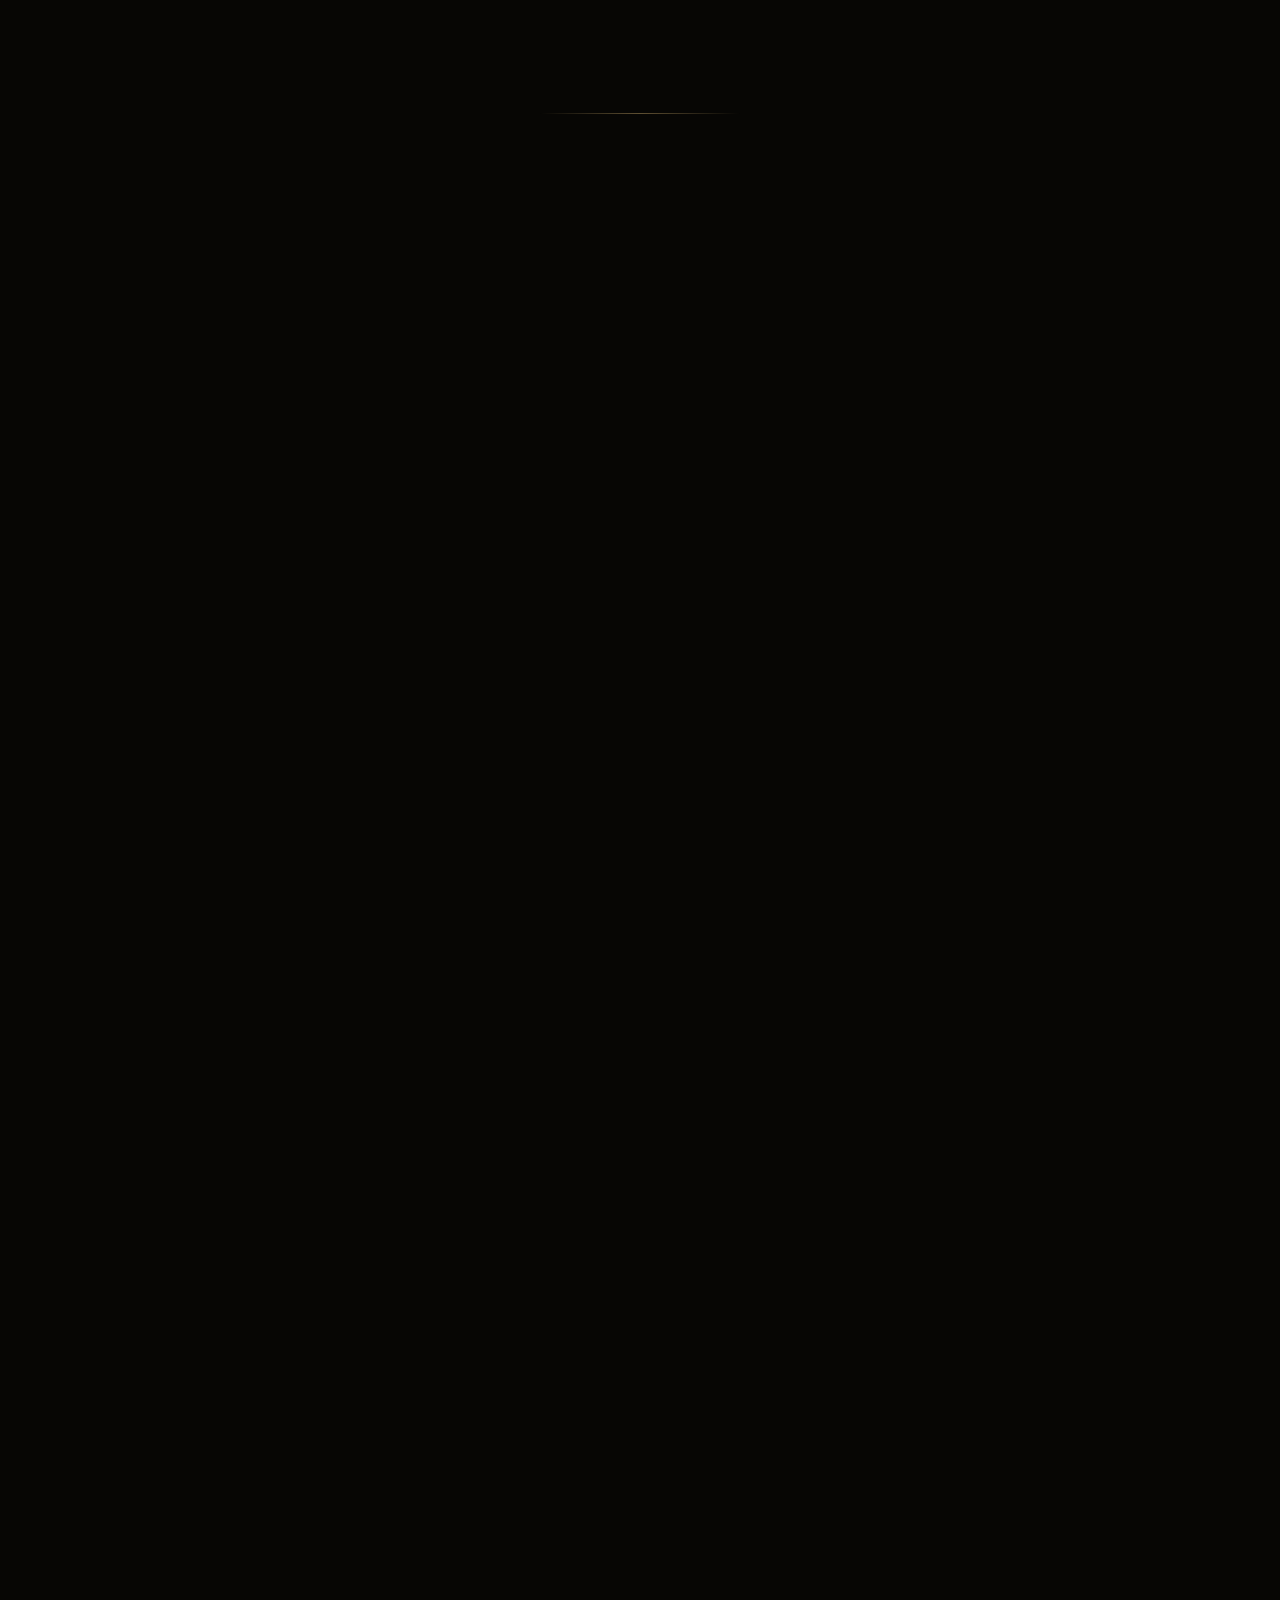
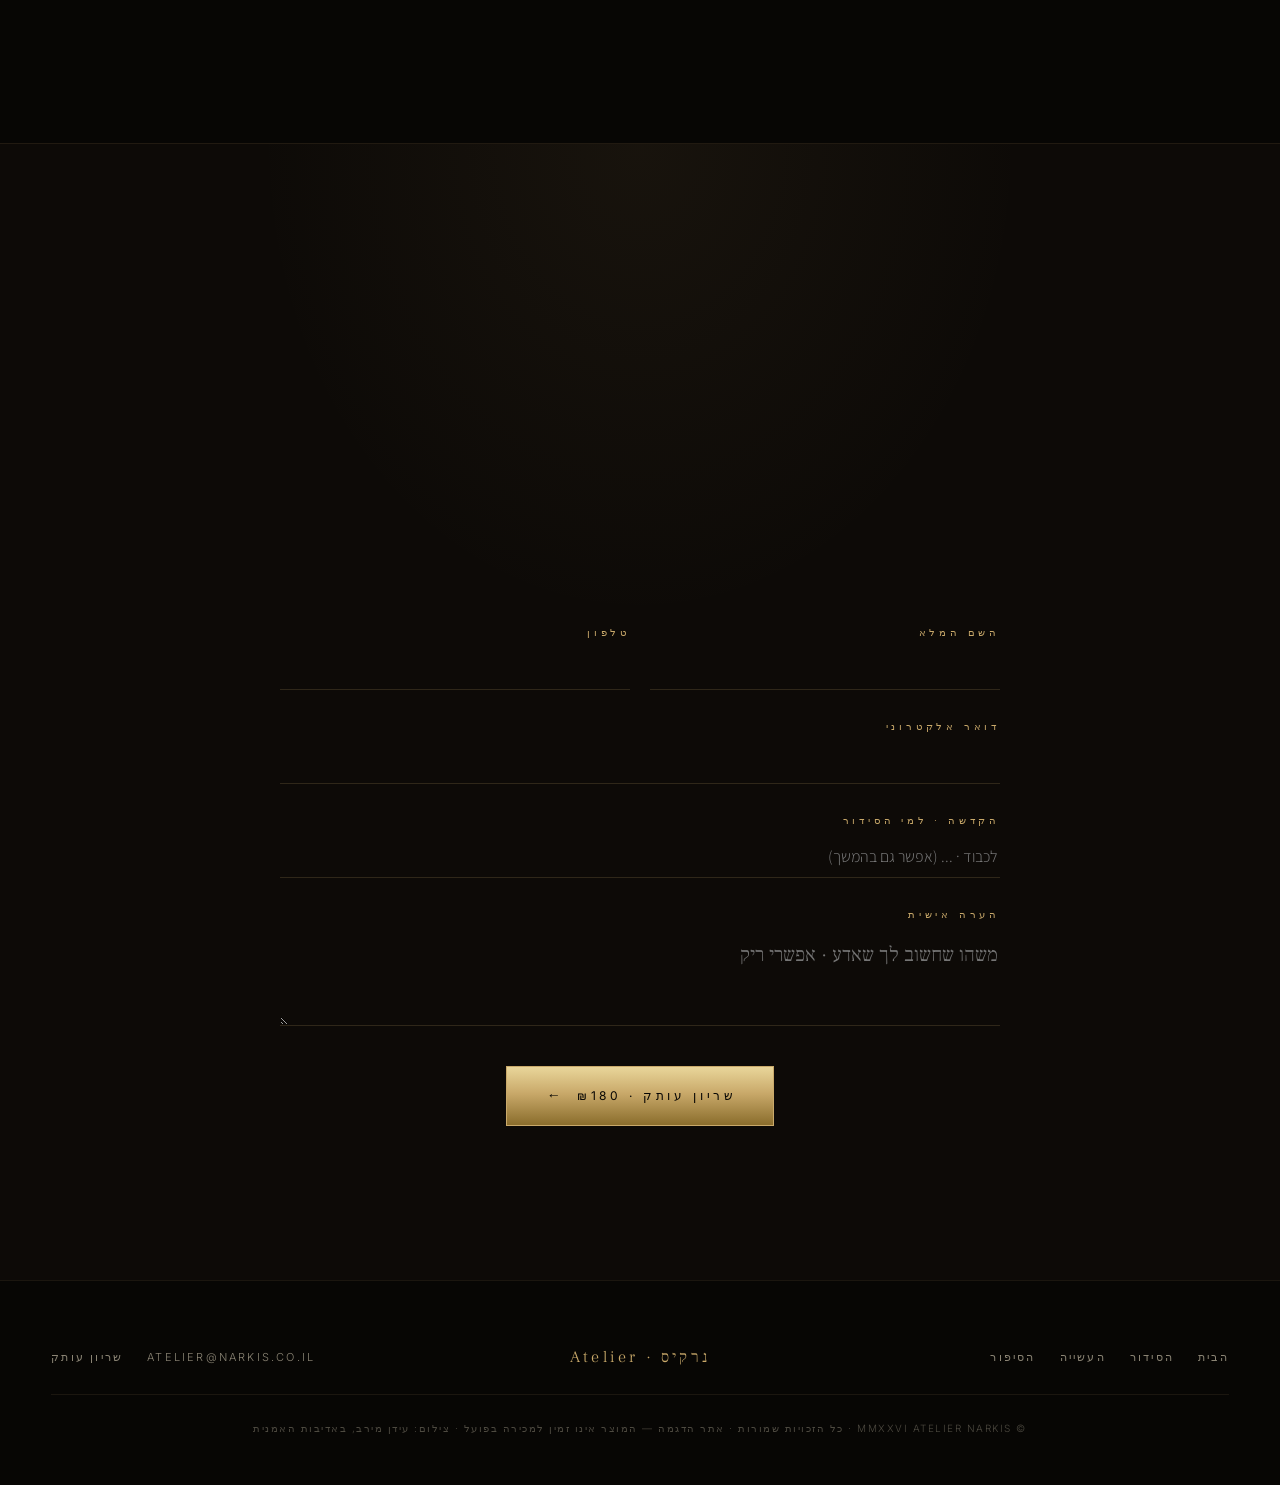
==== commit c10e81cb: "fix(ambient): guarantee verses stay pinned during scroll on real iOS Three-layer defense against per" ====
--- a/index.html
+++ b/index.html
@@ -999,8 +999,9 @@
       pointer-events: none;
       z-index: 30;
       overflow: hidden;
-      transform: translateZ(0);
-      will-change: transform;
+      /* NO transform / will-change — they create a fixed-positioning
+         containing block which would hijack verses' position:fixed
+         and make them scroll with the document on iOS Safari. */
     }
     #thread-bg {
       position: absolute;
@@ -1012,11 +1013,15 @@
       mix-blend-mode: screen;
     }
     #verses-layer {
-      position: absolute;
+      /* Body-level fixed layer — NO transform/filter/will-change,
+         so .verse-ghost children inherit a clean viewport as their
+         containing block on every browser (including iOS Safari). */
+      position: fixed;
       inset: 0;
       width: 100%;
       height: 100%;
       pointer-events: none;
+      z-index: 31;
     }
     .verse-ghost {
       /* fixed directly — so verses are pinned to the viewport itself
@@ -1067,7 +1072,7 @@
     .verse-ghost.tier-faded  { text-shadow: 0 0 4px rgba(201,169,106,.15); }
 
     /* Desktop: ambient on top, content z=1 */
-    body > *:not(#ambient-bg) { position: relative; z-index: 1; }
+    body > *:not(#ambient-bg):not(#verses-layer) { position: relative; z-index: 1; }
     .topbar { position: sticky; z-index: 50; }
 
     html, body { overflow-x: hidden; }
@@ -1115,8 +1120,11 @@
 <body>
   <div id="ambient-bg" aria-hidden="true">
     <canvas id="thread-bg"></canvas>
-    <div id="verses-layer"></div>
   </div>
+  <!-- verses-layer is OUTSIDE #ambient-bg to guarantee no ancestor
+       transform/filter/will-change can hijack .verse-ghost's
+       position:fixed. iOS Safari is strict about this. -->
+  <div id="verses-layer" aria-hidden="true"></div>
   <header class="topbar">
     <nav class="nav-main right" aria-label="main">
       <a href="#home" data-nav="home" class="active">
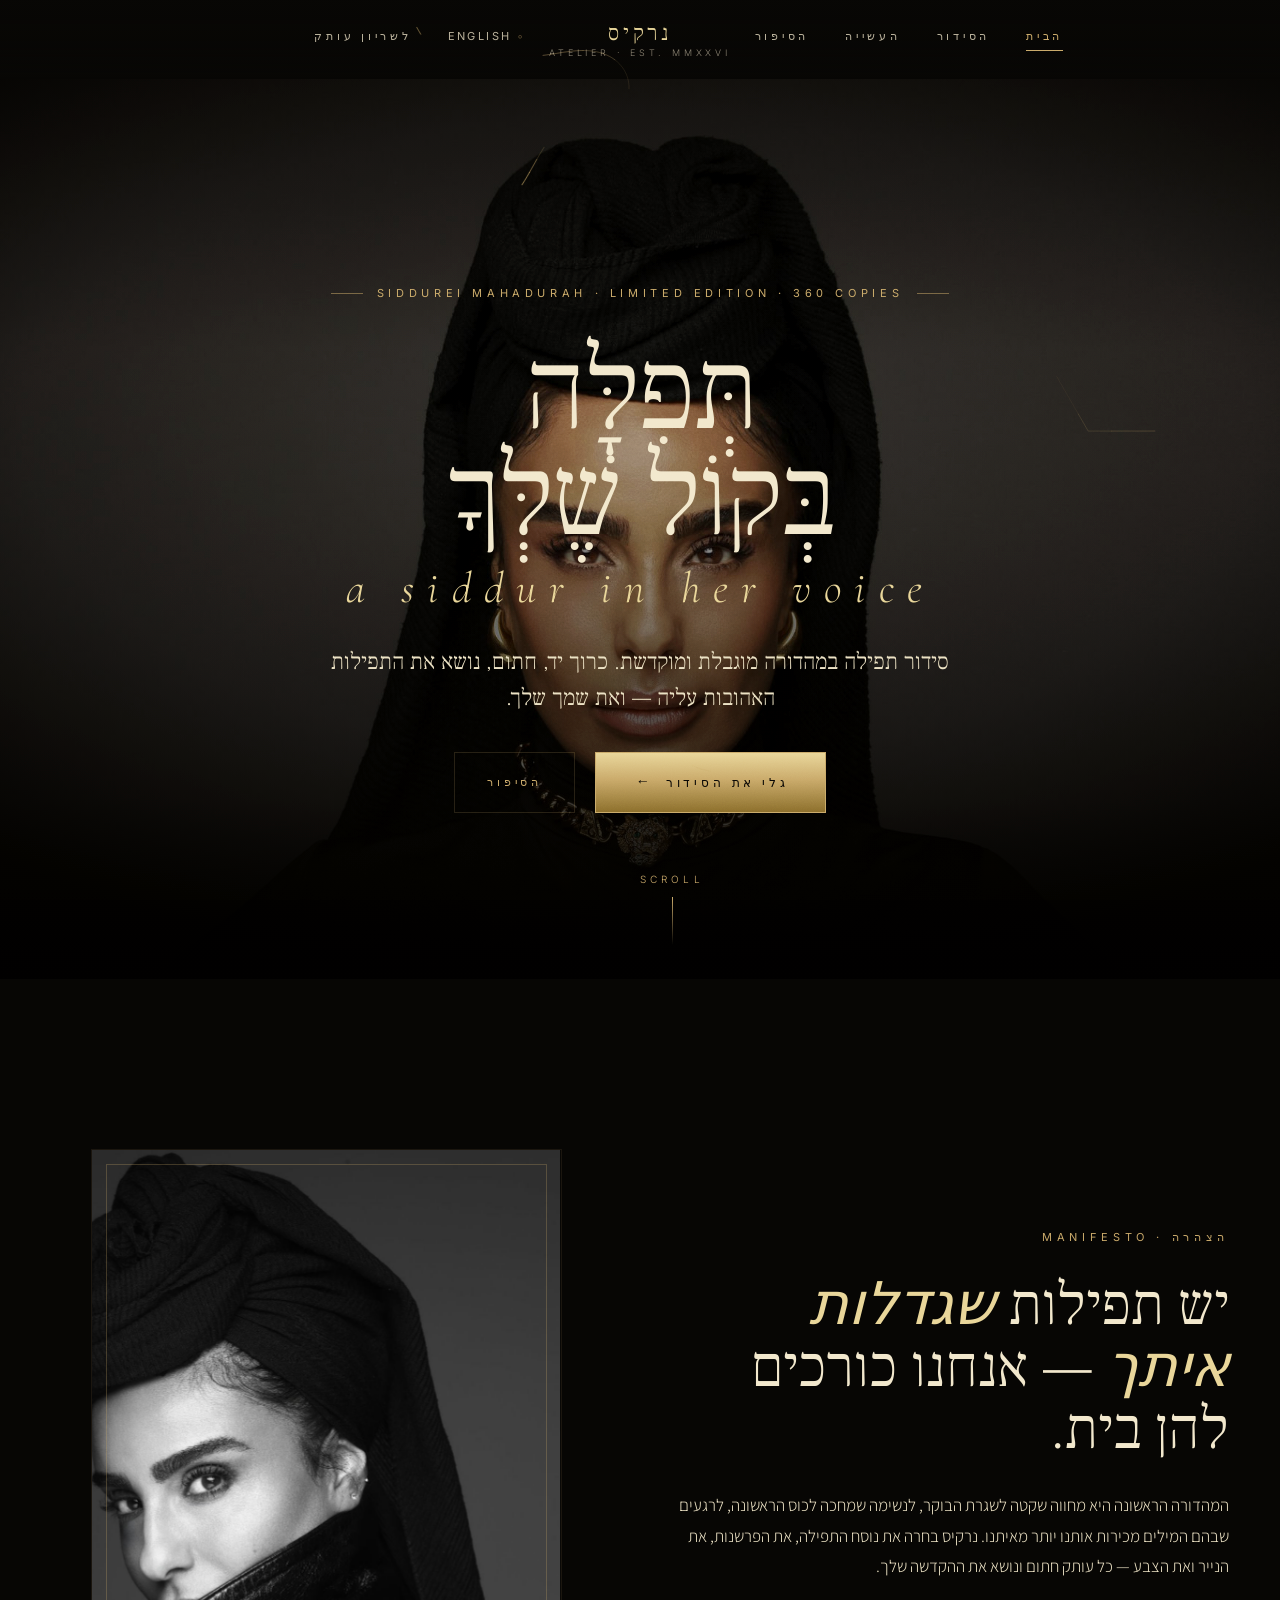
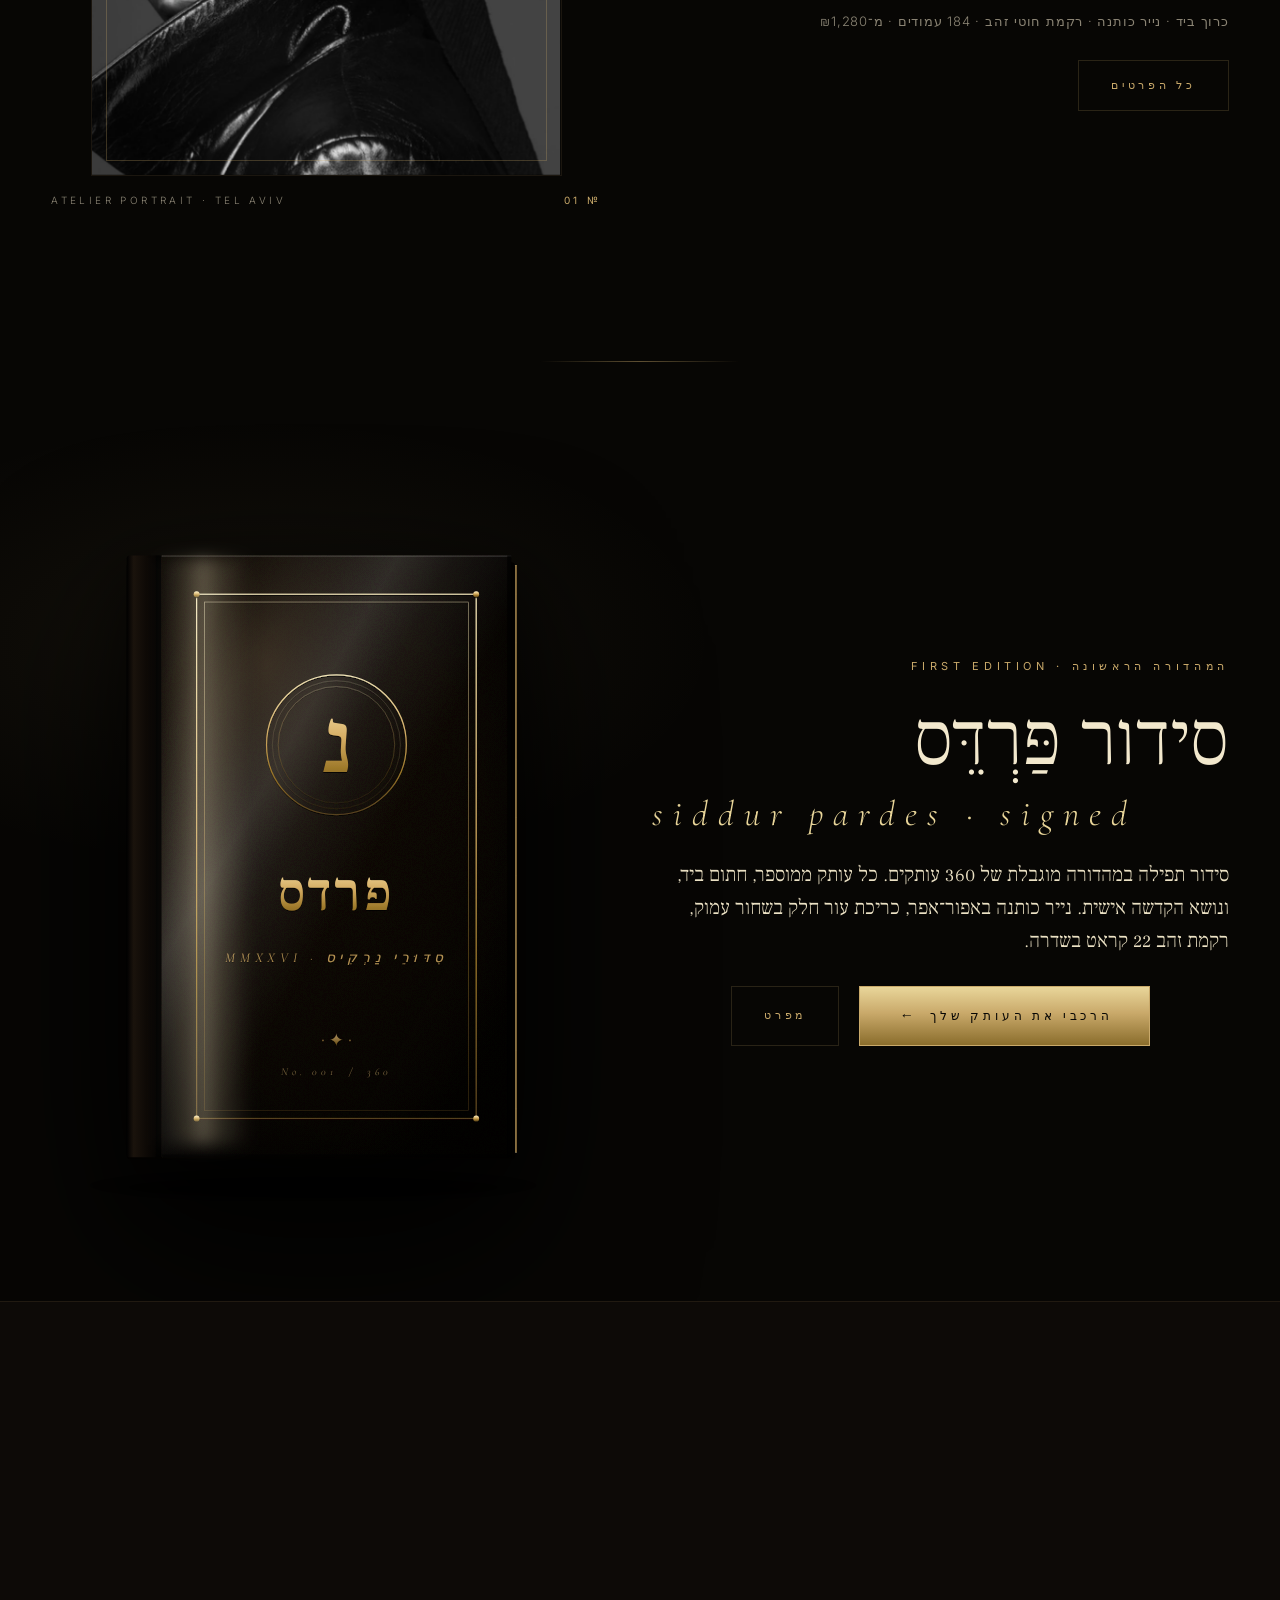
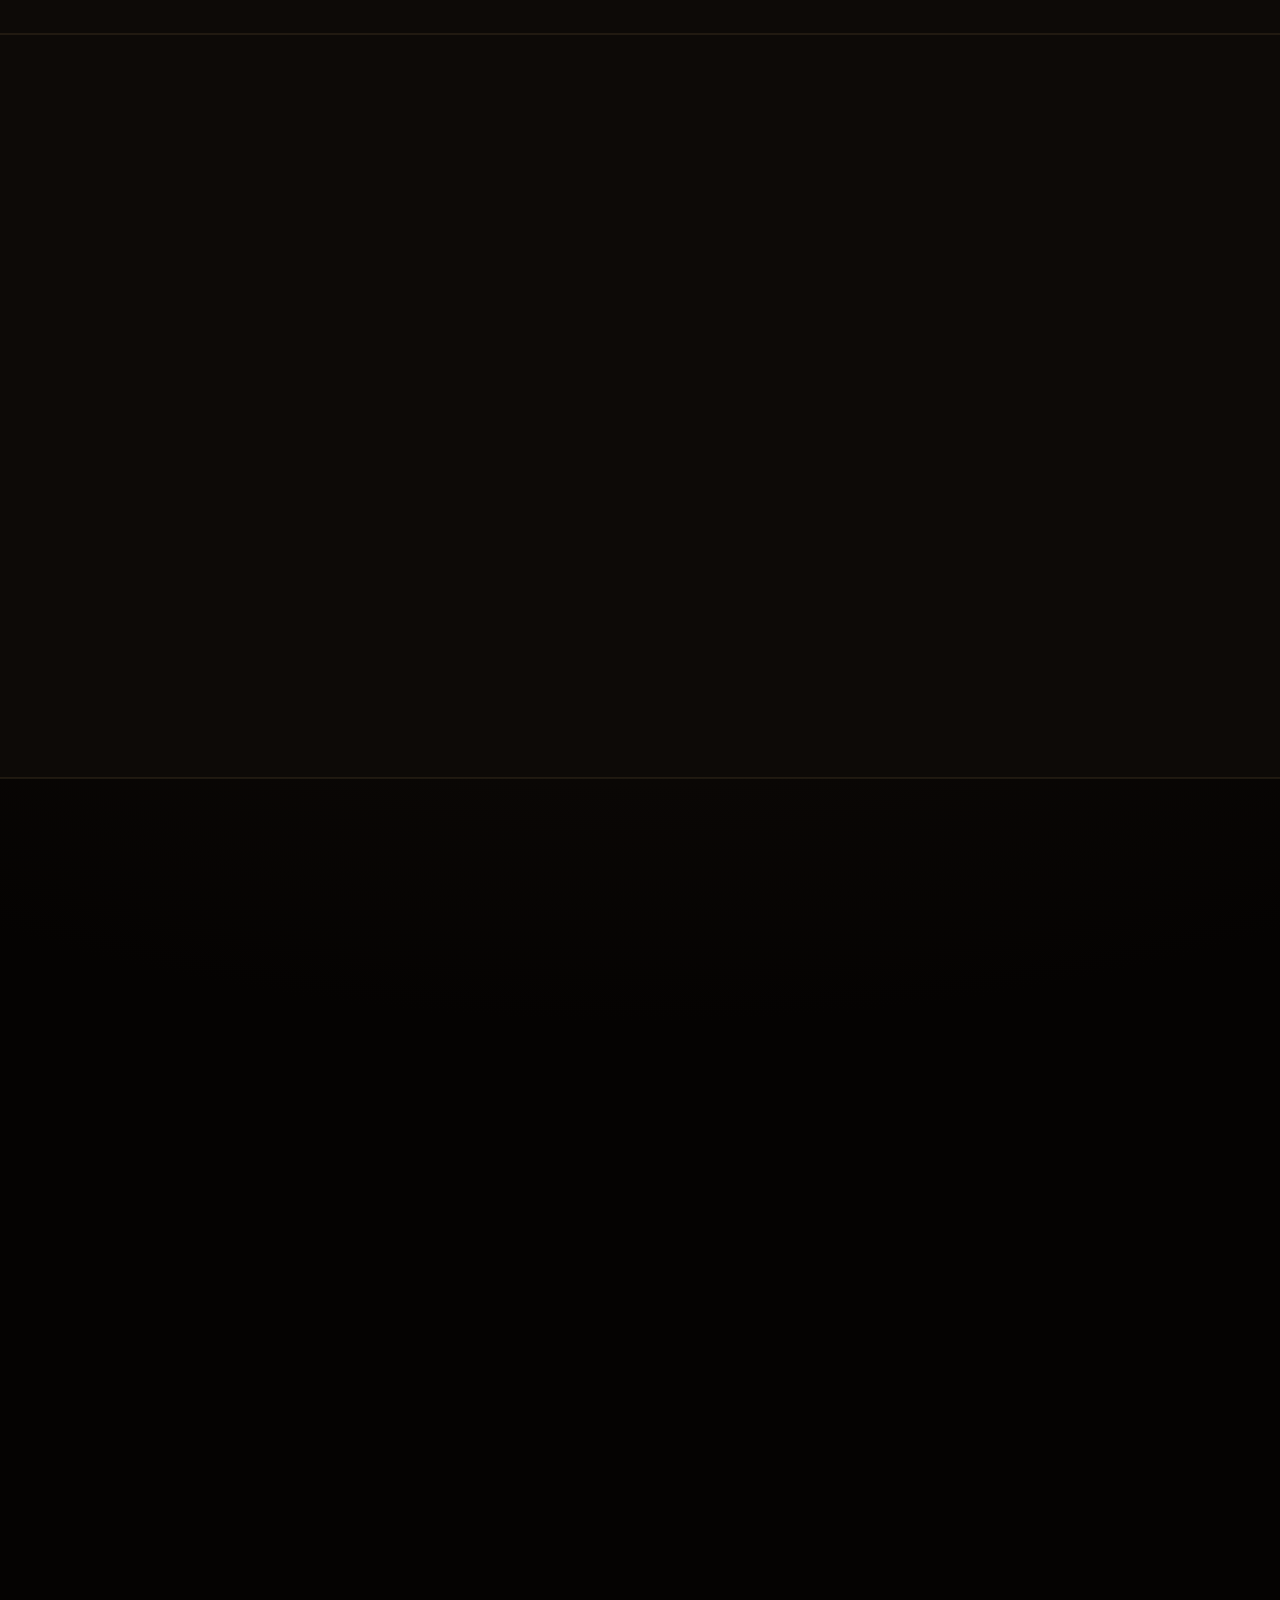
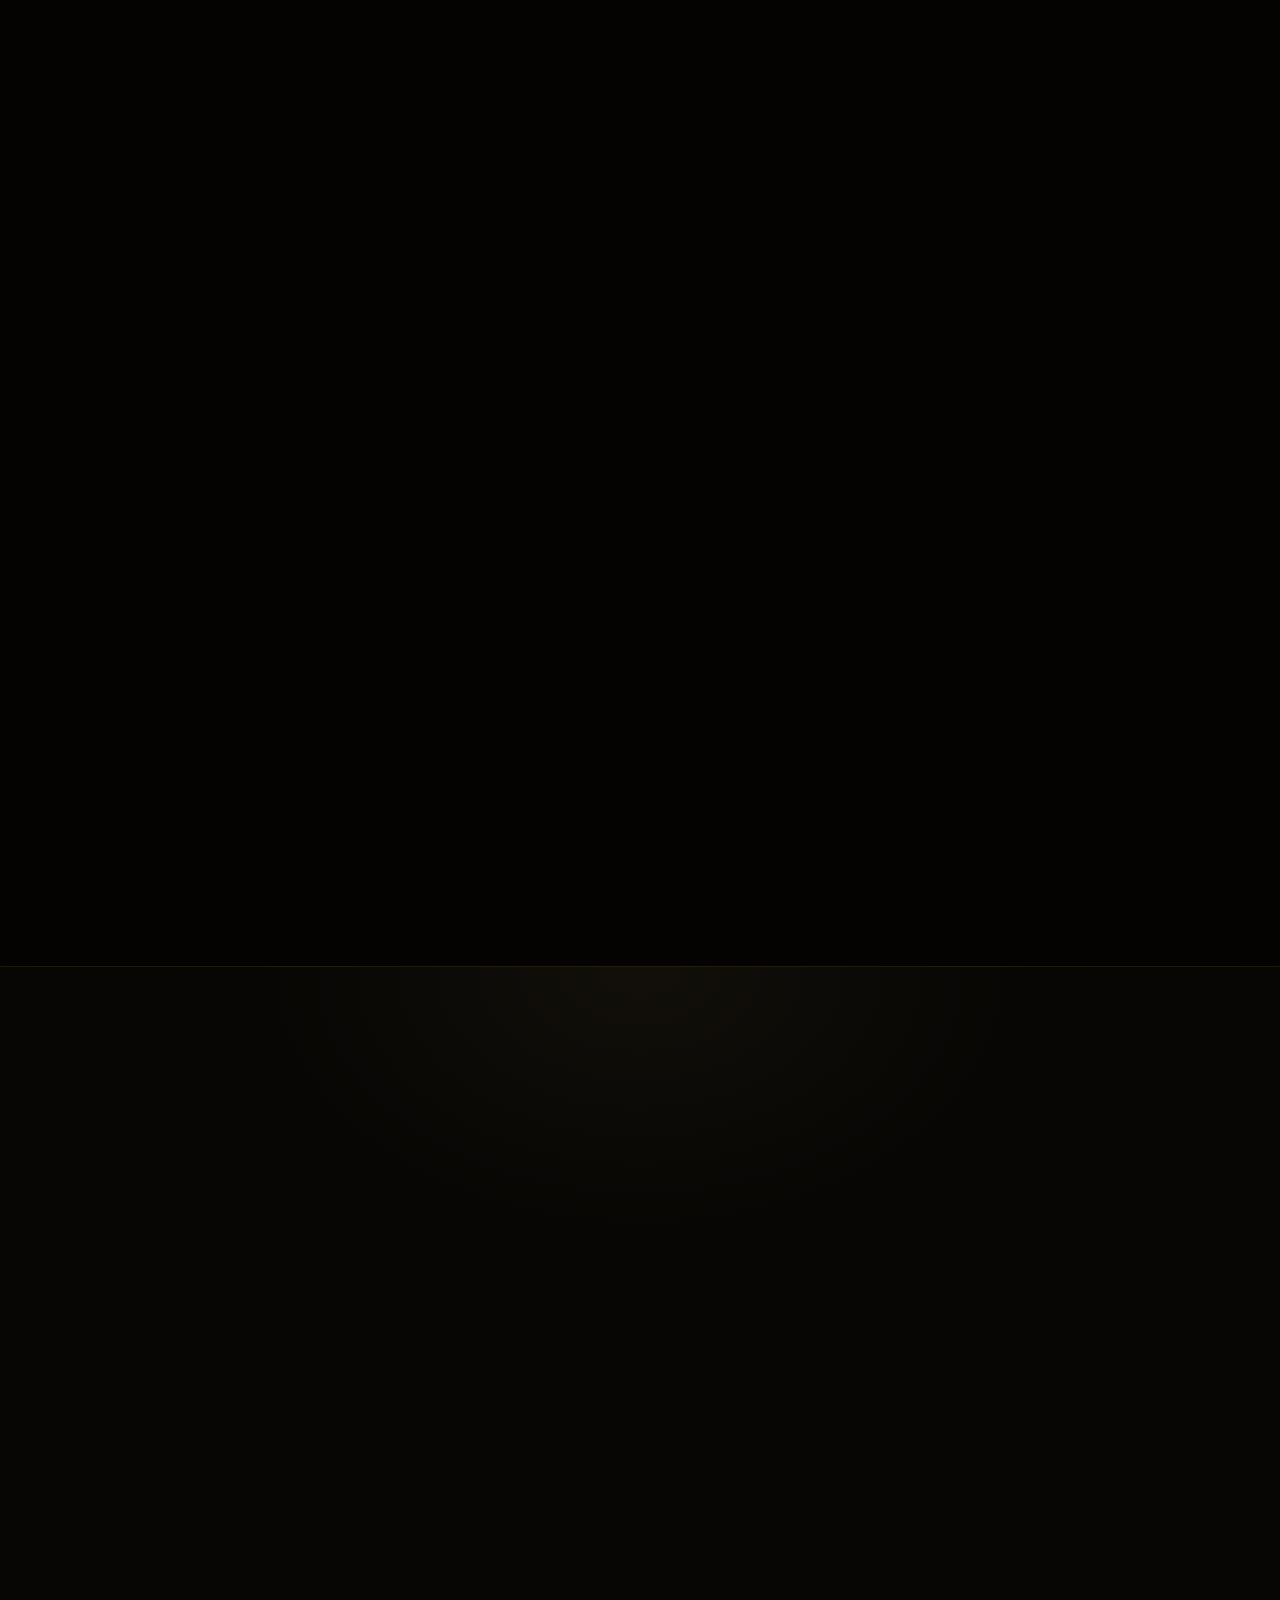
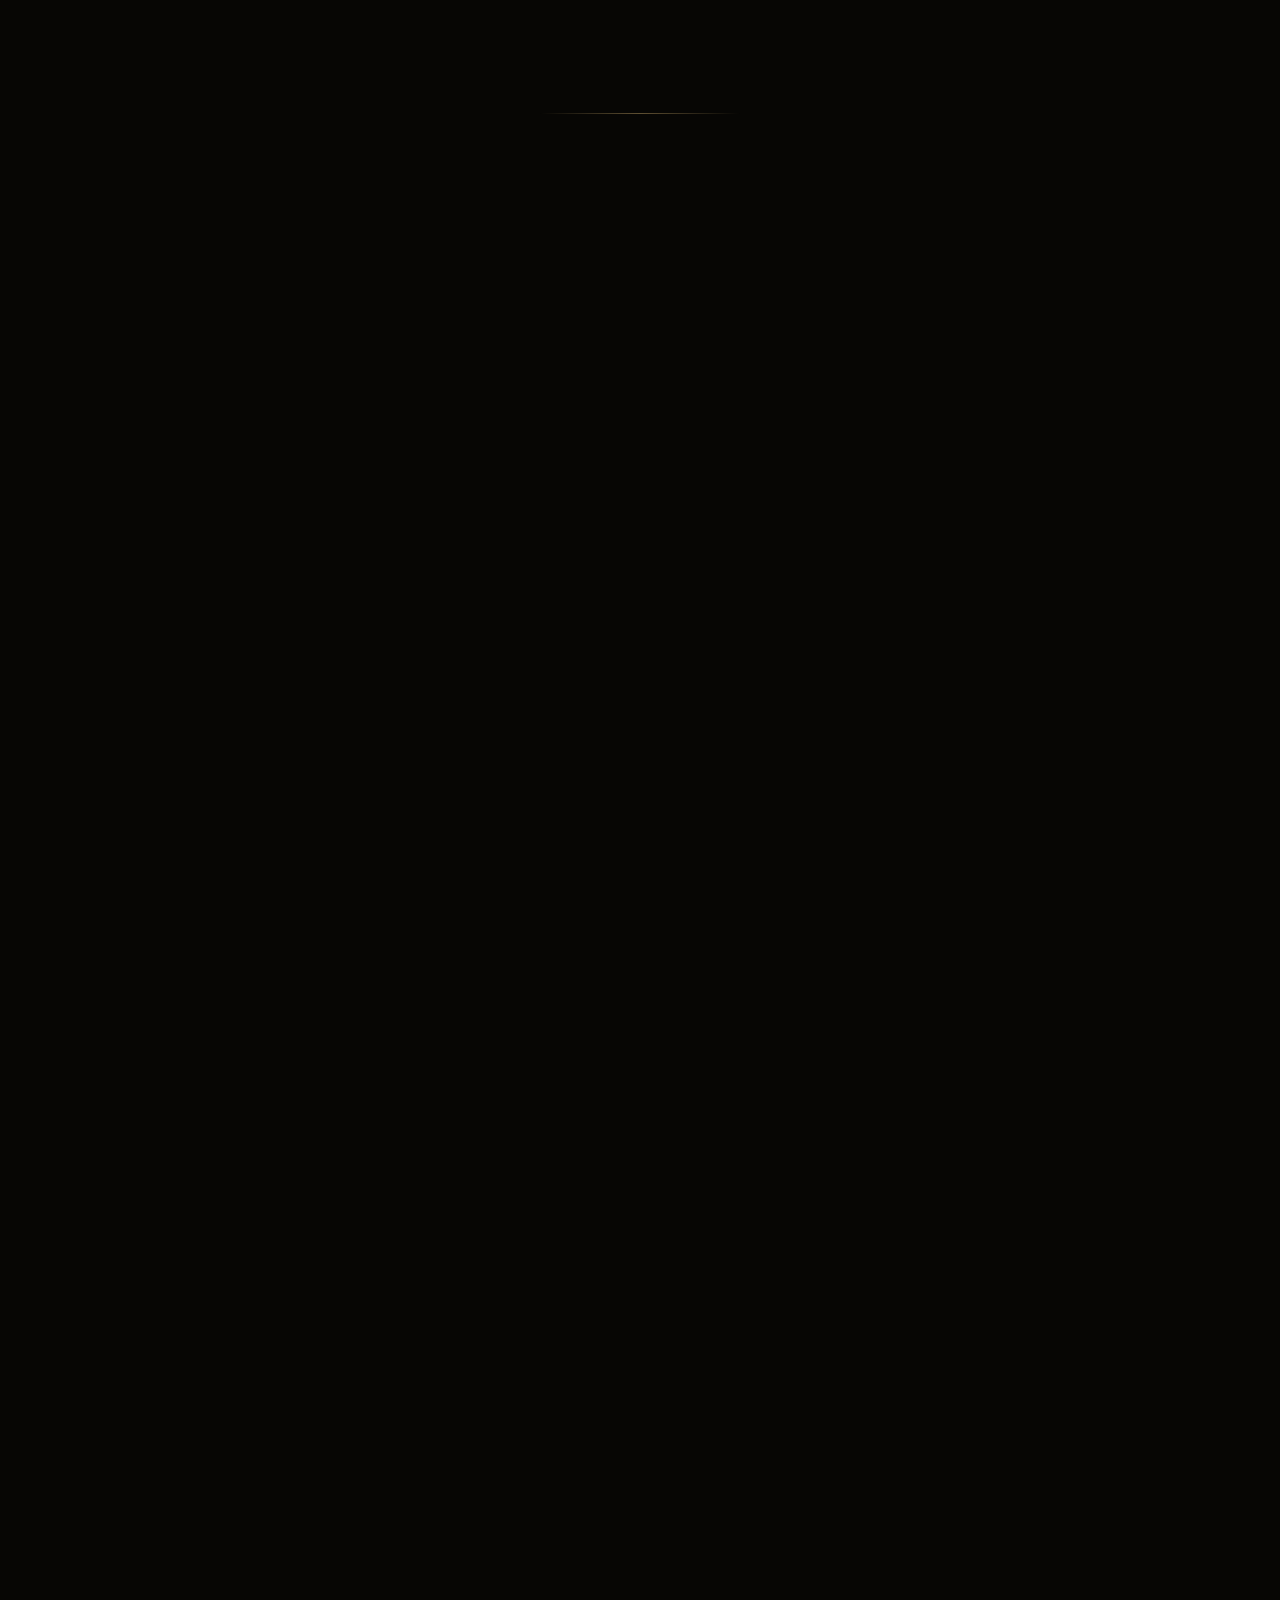
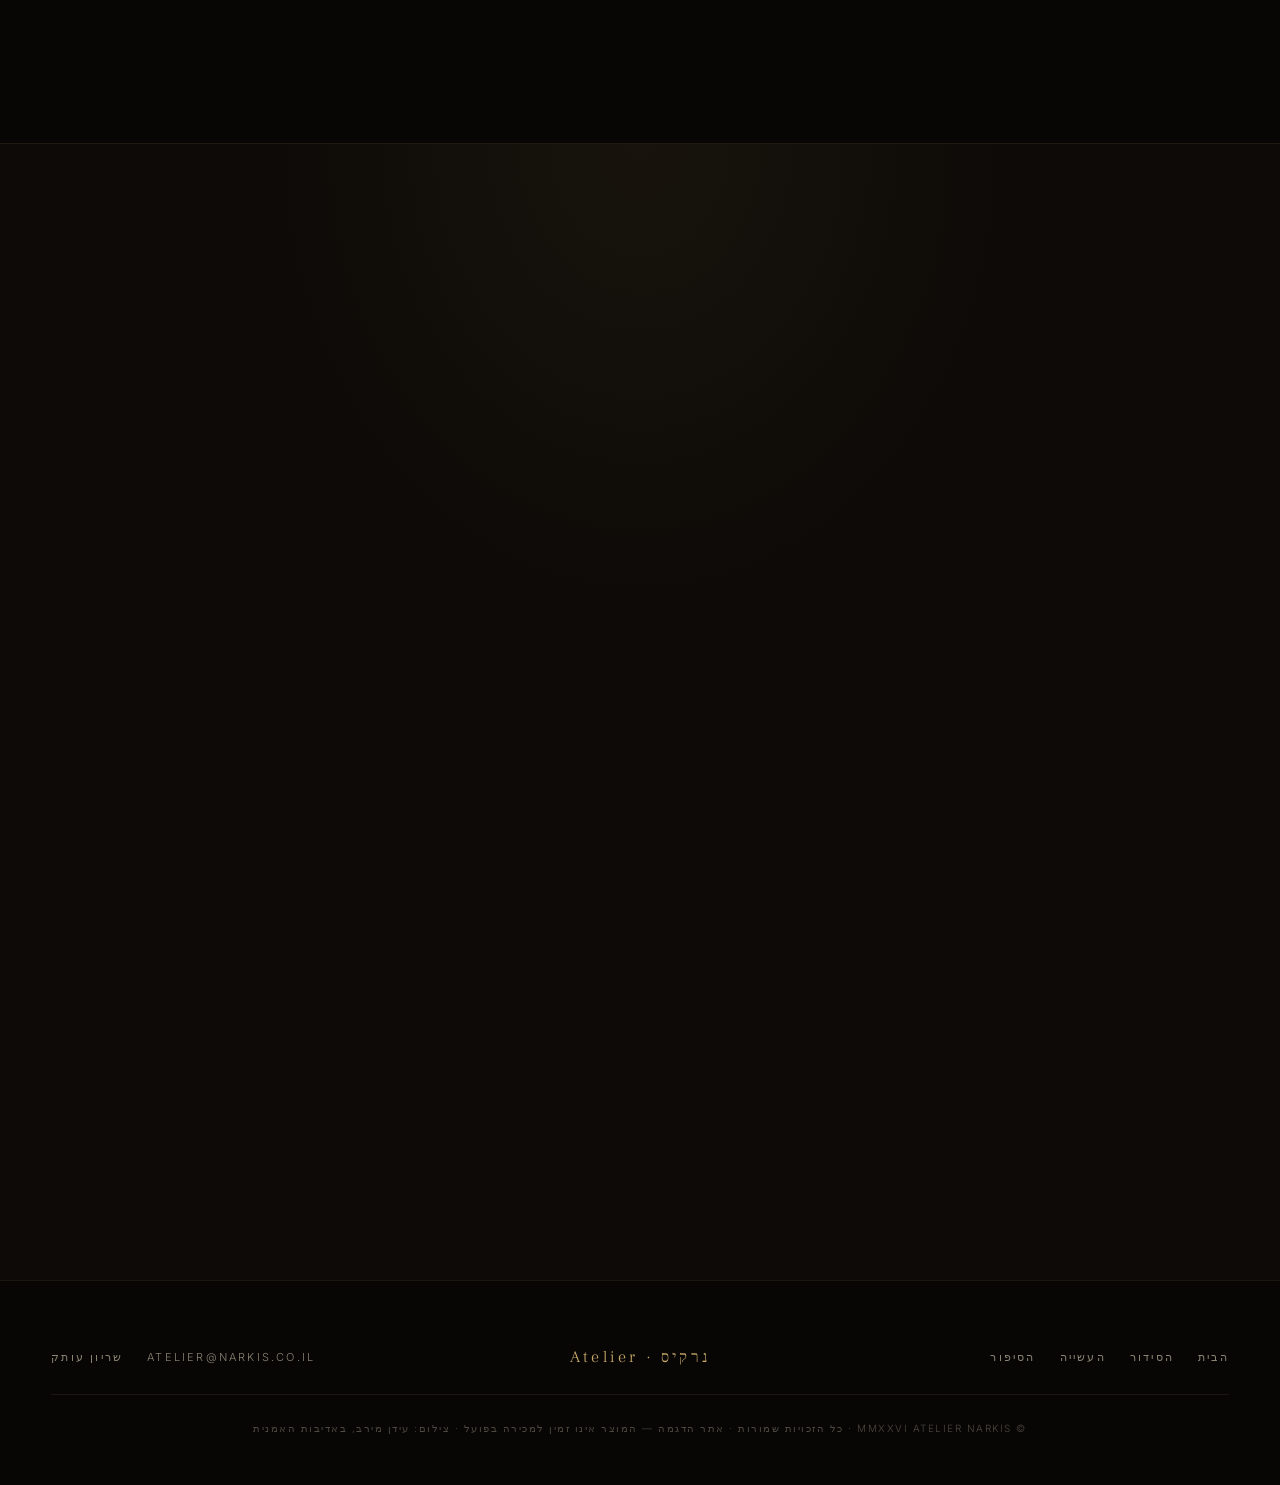
==== commit 8570e841: "remove verses feature entirely — too visually heavy Per user feedback: the flying Hebrew verses made" ====
--- a/index.html
+++ b/index.html
@@ -999,9 +999,8 @@
       pointer-events: none;
       z-index: 30;
       overflow: hidden;
-      /* NO transform / will-change — they create a fixed-positioning
-         containing block which would hijack verses' position:fixed
-         and make them scroll with the document on iOS Safari. */
+      /* No transform / will-change — keeps ambient layer a clean
+         fixed overlay with no compositing surprises on iOS. */
     }
     #thread-bg {
       position: absolute;
@@ -1012,67 +1011,8 @@
       display: block;
       mix-blend-mode: screen;
     }
-    #verses-layer {
-      /* Body-level fixed layer — NO transform/filter/will-change,
-         so .verse-ghost children inherit a clean viewport as their
-         containing block on every browser (including iOS Safari). */
-      position: fixed;
-      inset: 0;
-      width: 100%;
-      height: 100%;
-      pointer-events: none;
-      z-index: 31;
-    }
-    .verse-ghost {
-      /* fixed directly — so verses are pinned to the viewport itself
-         and don't scroll with content, regardless of whether #ambient-bg
-         is fixed or absolute (iOS compositor-safe) */
-      position: fixed;
-      z-index: 31;
-      pointer-events: none;
-      font-family: "Frank Ruhl Libre", serif;
-      font-weight: 400;
-      letter-spacing: .02em;
-      white-space: pre;
-      direction: rtl;
-      text-align: right;
-      mix-blend-mode: screen;
-      text-shadow: 0 0 10px rgba(201, 169, 106, .35);
-      opacity: 1;
-      will-change: opacity, transform;
-    }
-    .verse-ghost .char {
-      display: inline-block;
-      opacity: 0;
-      transform: translateY(3px);
-      color: rgba(224, 194, 128, .95);
-      transition: opacity .28s ease, transform .34s ease;
-    }
-    .verse-ghost .char.shown { opacity: 1; transform: translateY(0); }
-    .verse-ghost .char.gone  { opacity: 0; transform: translateY(-3px); }
-
-    /* Opacity tiers — the ambient flow has bold, medium, and ghost verses.
-       `.shown:not(.gone)` ensures .gone still fades to zero even though
-       tier-class selectors have higher specificity. */
-    .verse-ghost.tier-bold .char {
-      color: rgba(255, 220, 160, 1);
-      font-weight: 500;
-    }
-    .verse-ghost.tier-bold .char.shown:not(.gone) { opacity: 1; }
-    .verse-ghost.tier-medium .char {
-      color: rgba(224, 194, 128, .9);
-    }
-    .verse-ghost.tier-medium .char.shown:not(.gone) { opacity: .75; }
-    .verse-ghost.tier-faded .char {
-      color: rgba(201, 169, 106, .7);
-    }
-    .verse-ghost.tier-faded .char.shown:not(.gone) { opacity: .35; }
-    .verse-ghost.tier-bold   { text-shadow: 0 0 12px rgba(255,220,160,.5), 0 0 20px rgba(201,169,106,.3); }
-    .verse-ghost.tier-medium { text-shadow: 0 0 8px rgba(201,169,106,.35); }
-    .verse-ghost.tier-faded  { text-shadow: 0 0 4px rgba(201,169,106,.15); }
-
     /* Desktop: ambient on top, content z=1 */
-    body > *:not(#ambient-bg):not(#verses-layer) { position: relative; z-index: 1; }
+    body > *:not(#ambient-bg) { position: relative; z-index: 1; }
     .topbar { position: sticky; z-index: 50; }
 
     html, body { overflow-x: hidden; }
@@ -1081,18 +1021,14 @@
     /* ---------- MOBILE: full ambient, no iOS black-screen ----------
        iOS Safari compositing bug triggers on:
          position:fixed + mix-blend-mode:screen child + large canvas
-       We keep #ambient-bg position:fixed (so verses DON'T scroll with
-       content — they stay in place while new ones appear/disappear),
-       but we REMOVE mix-blend-mode on mobile. Canvas has alpha:true
-       so only drawn gold strokes are opaque; transparent pixels let
-       the page show through naturally. No blend mode → no iOS bug.
+       We keep #ambient-bg position:fixed, but REMOVE mix-blend-mode
+       on mobile. Canvas has alpha:true so only drawn gold strokes
+       are opaque; transparent pixels let the page show through.
     */
     @media (max-width: 768px), (pointer: coarse) {
       #ambient-bg {
-        /* stays fixed so verses don't scroll with page */
         position: fixed;
         z-index: 30;
-        /* Drop transform/will-change that can trigger iOS compositing bug */
         transform: none;
         will-change: auto;
       }
@@ -1101,19 +1037,11 @@
         mix-blend-mode: normal !important;   /* CRITICAL on iOS */
         opacity: .95;
       }
-      .verse-ghost {
-        mix-blend-mode: normal !important;   /* CRITICAL on iOS */
-        text-shadow:
-          0 0 6px rgba(201,169,106,.6),
-          0 0 14px rgba(201,169,106,.25);
-      }
     }
 
     /* Honor reduced motion: still show threads, but dimmed */
     @media (prefers-reduced-motion: reduce) {
       #thread-bg { opacity: .4; }
-      .verse-ghost { transition: none; }
-      .verse-ghost .char { transition: opacity .12s, transform .12s; }
     }
   </style>
 </head>
@@ -1121,10 +1049,6 @@
   <div id="ambient-bg" aria-hidden="true">
     <canvas id="thread-bg"></canvas>
   </div>
-  <!-- verses-layer is OUTSIDE #ambient-bg to guarantee no ancestor
-       transform/filter/will-change can hijack .verse-ghost's
-       position:fixed. iOS Safari is strict about this. -->
-  <div id="verses-layer" aria-hidden="true"></div>
   <header class="topbar">
     <nav class="nav-main right" aria-label="main">
       <a href="#home" data-nav="home" class="active">
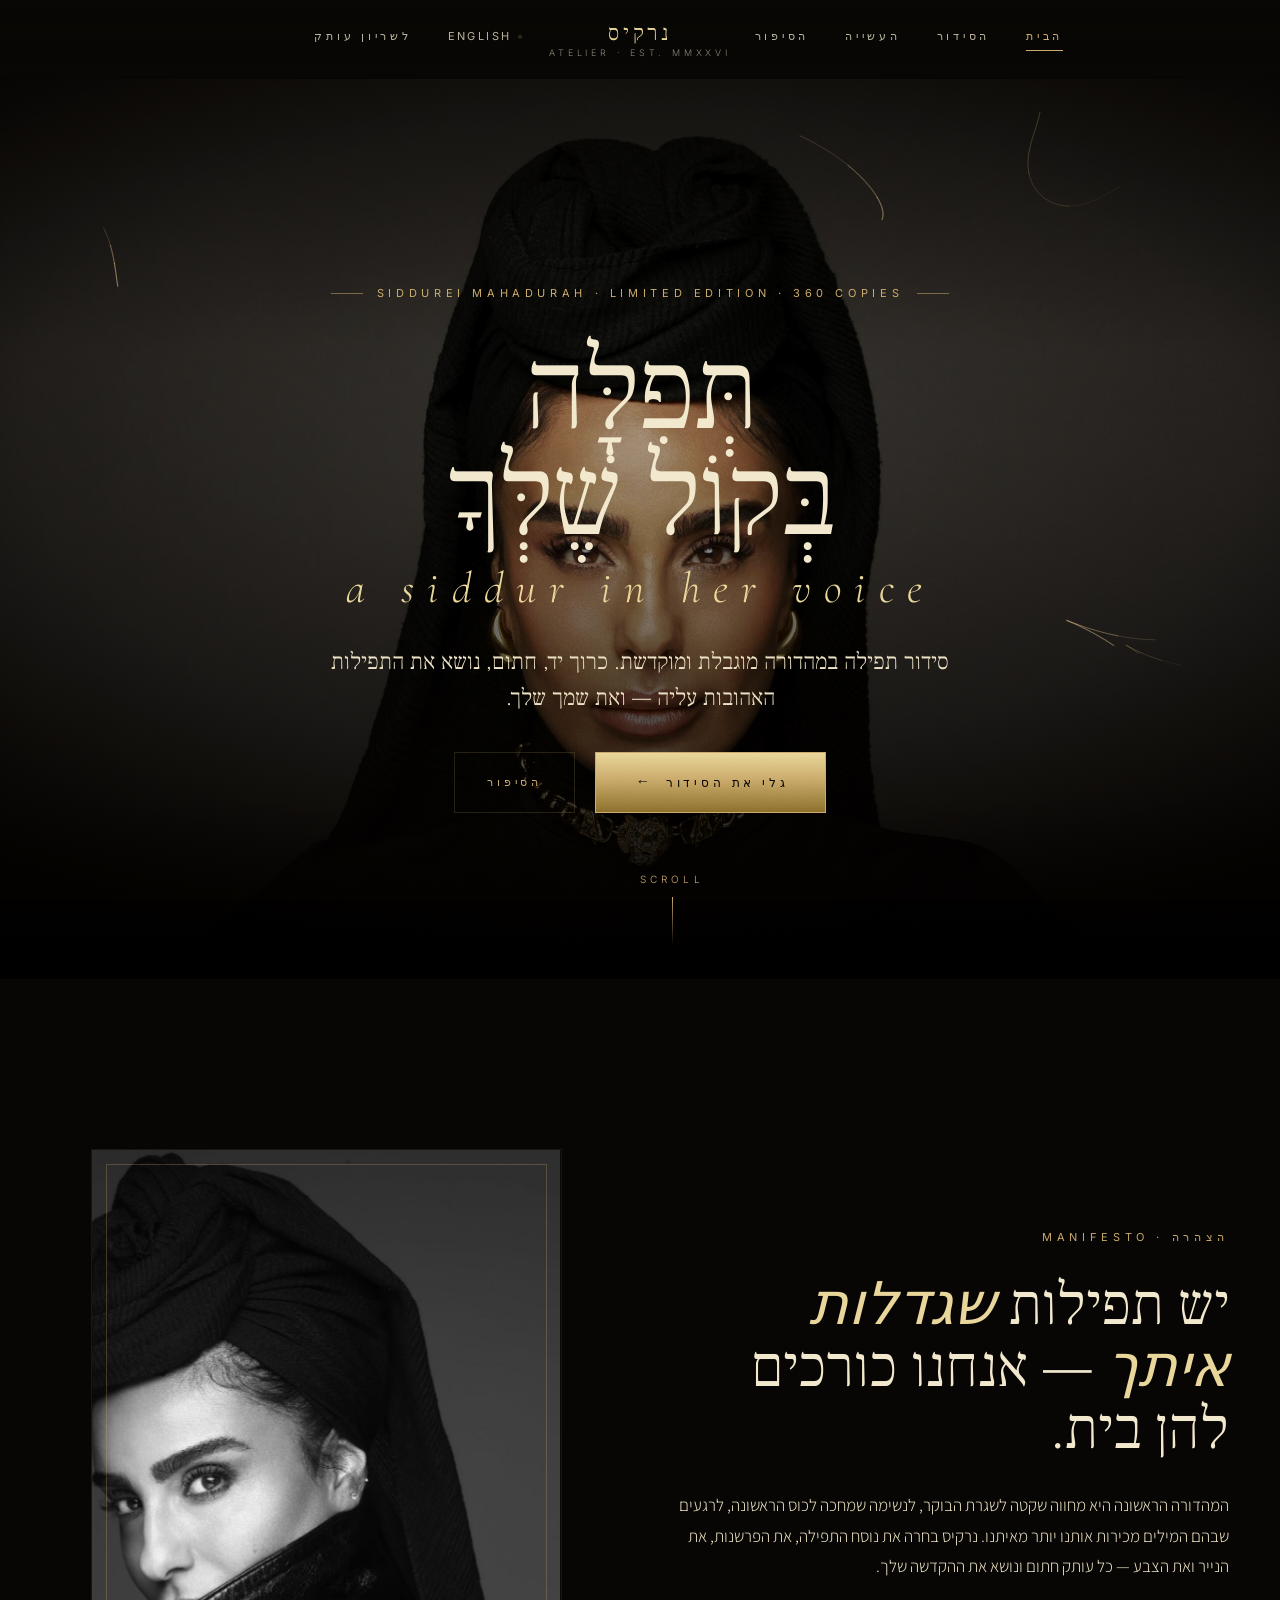
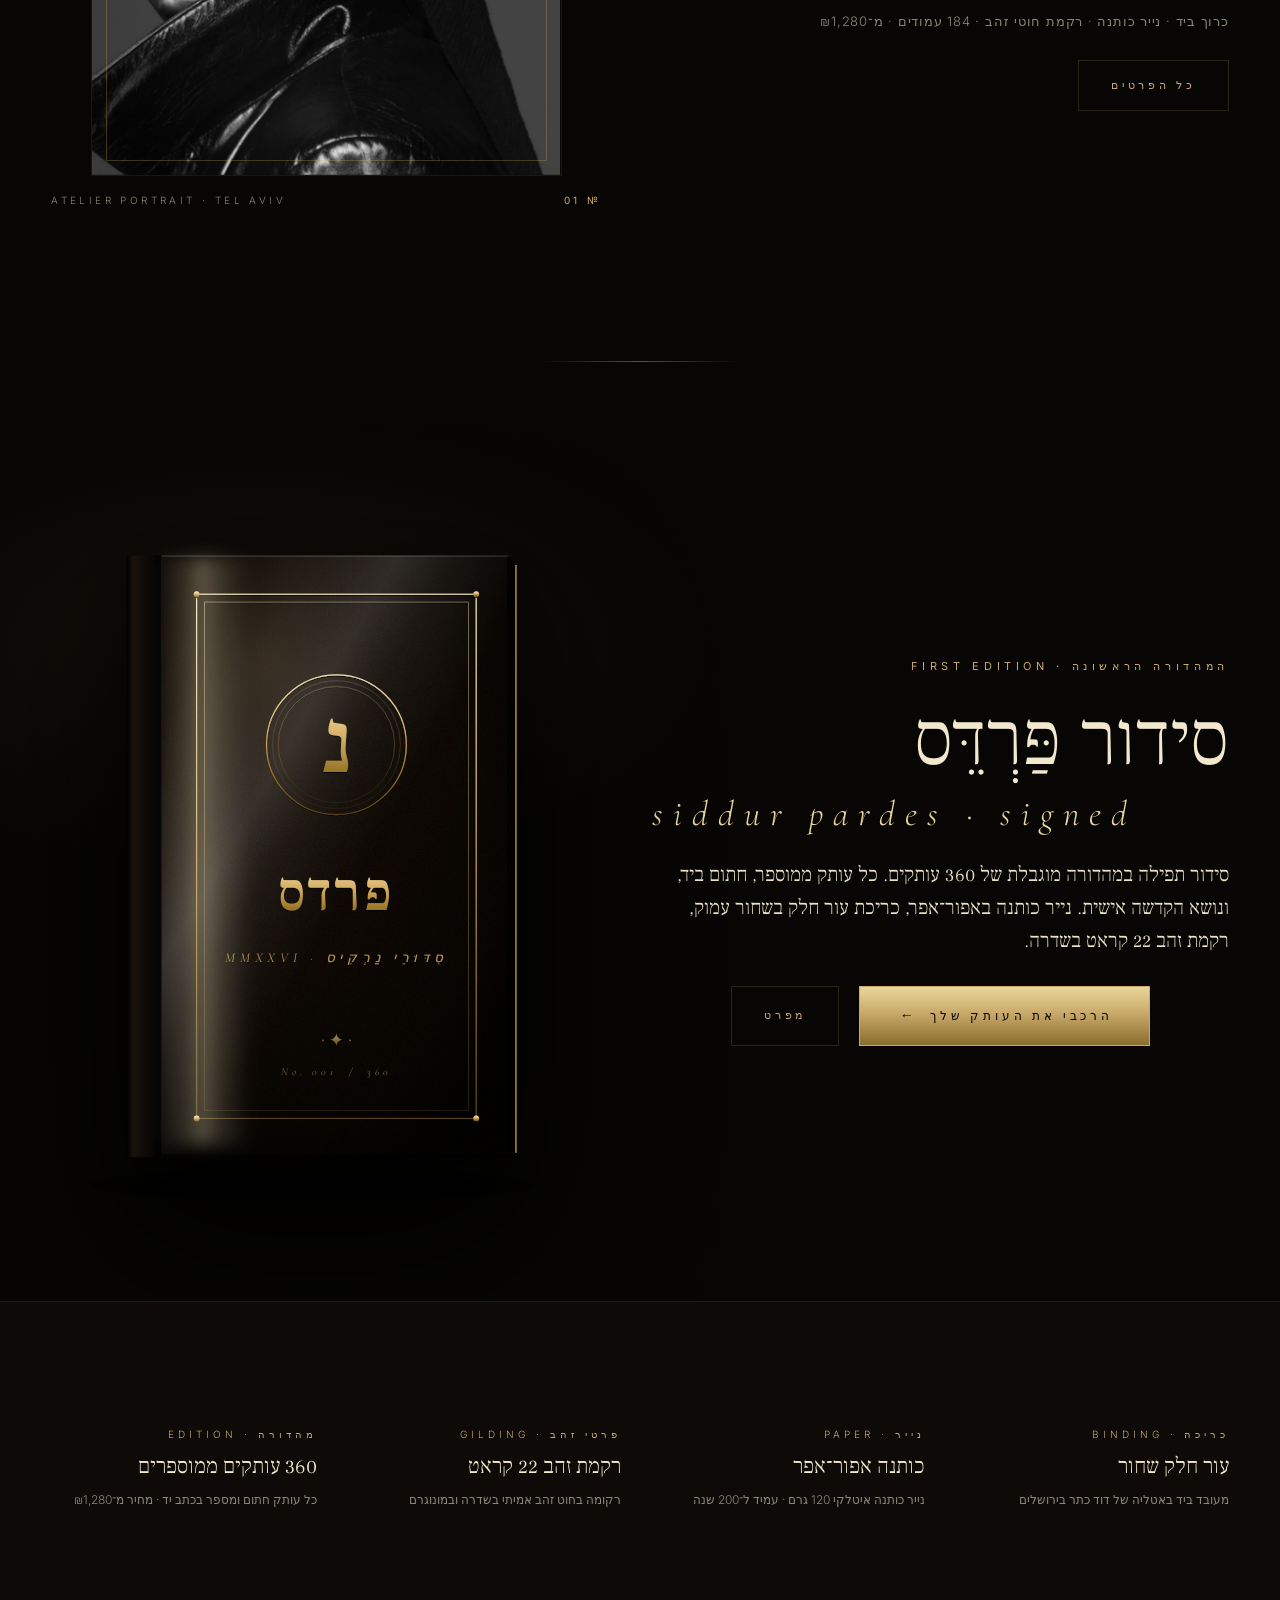
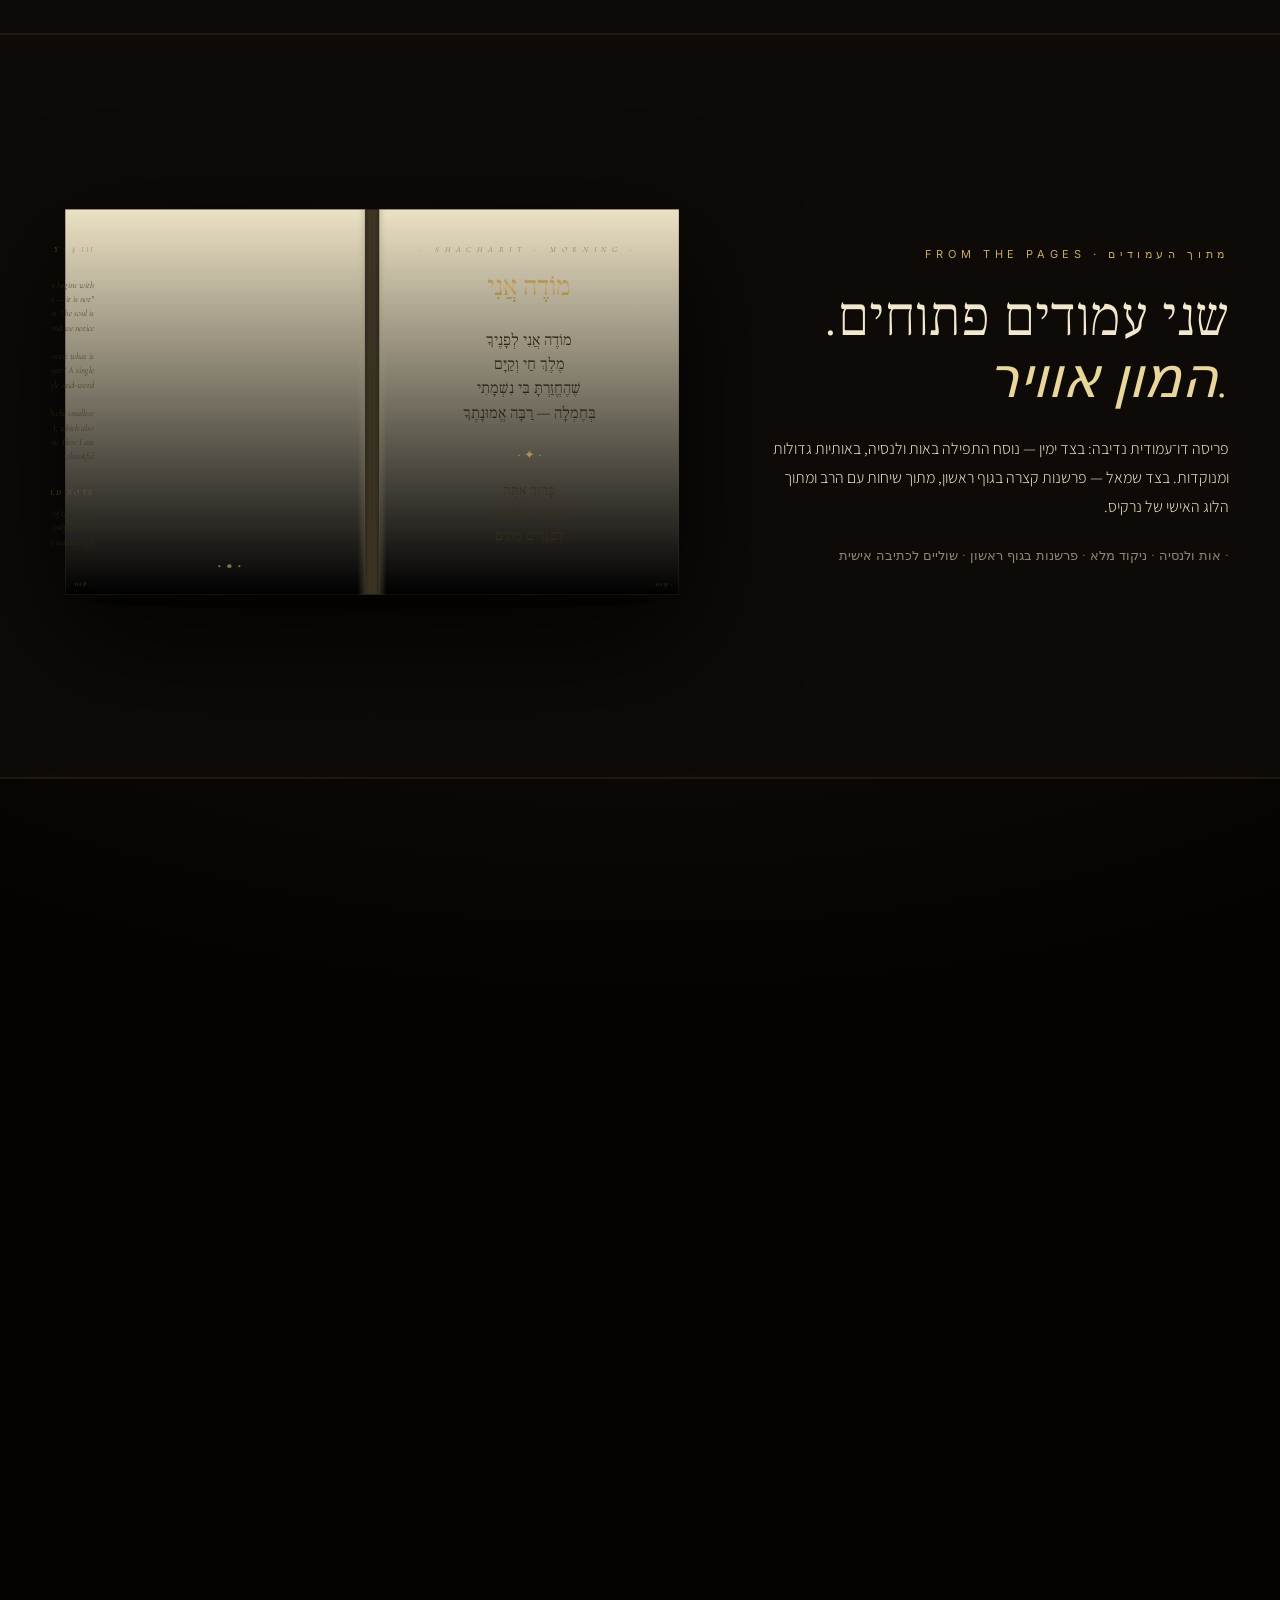
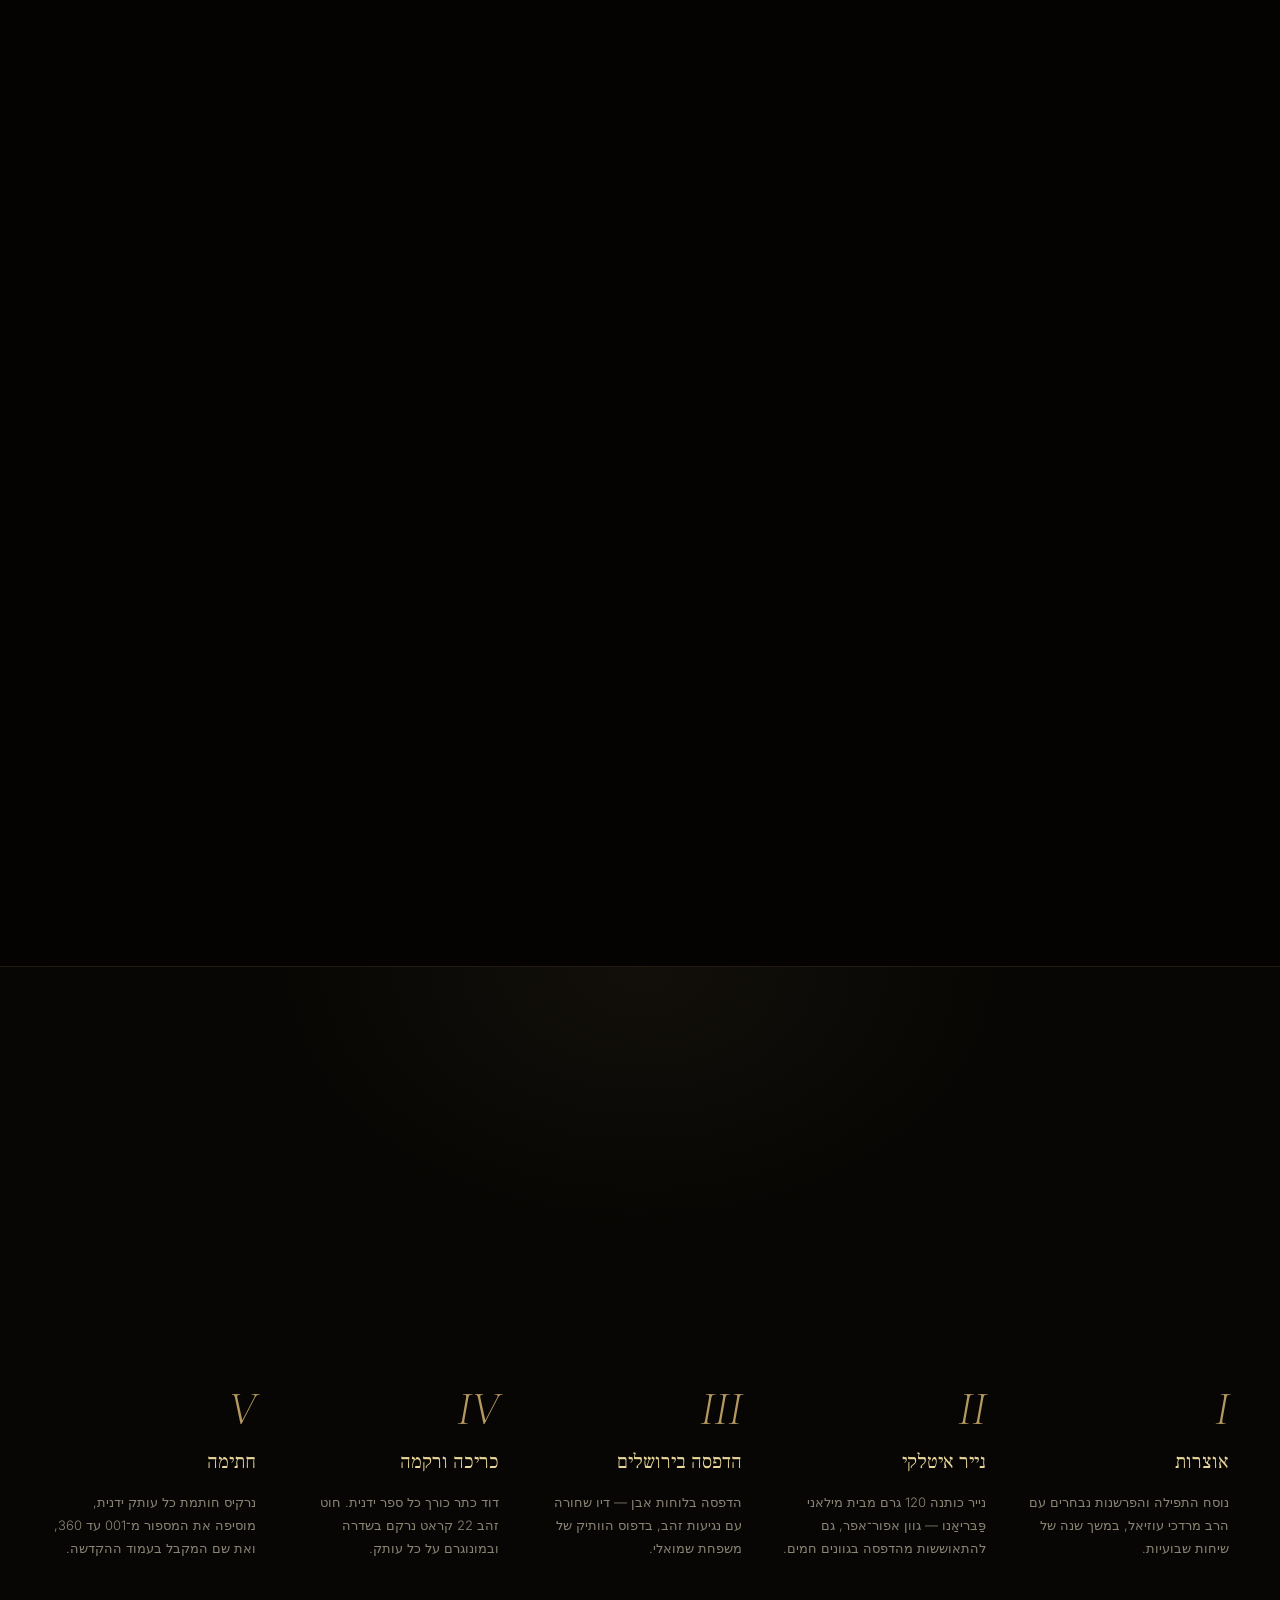
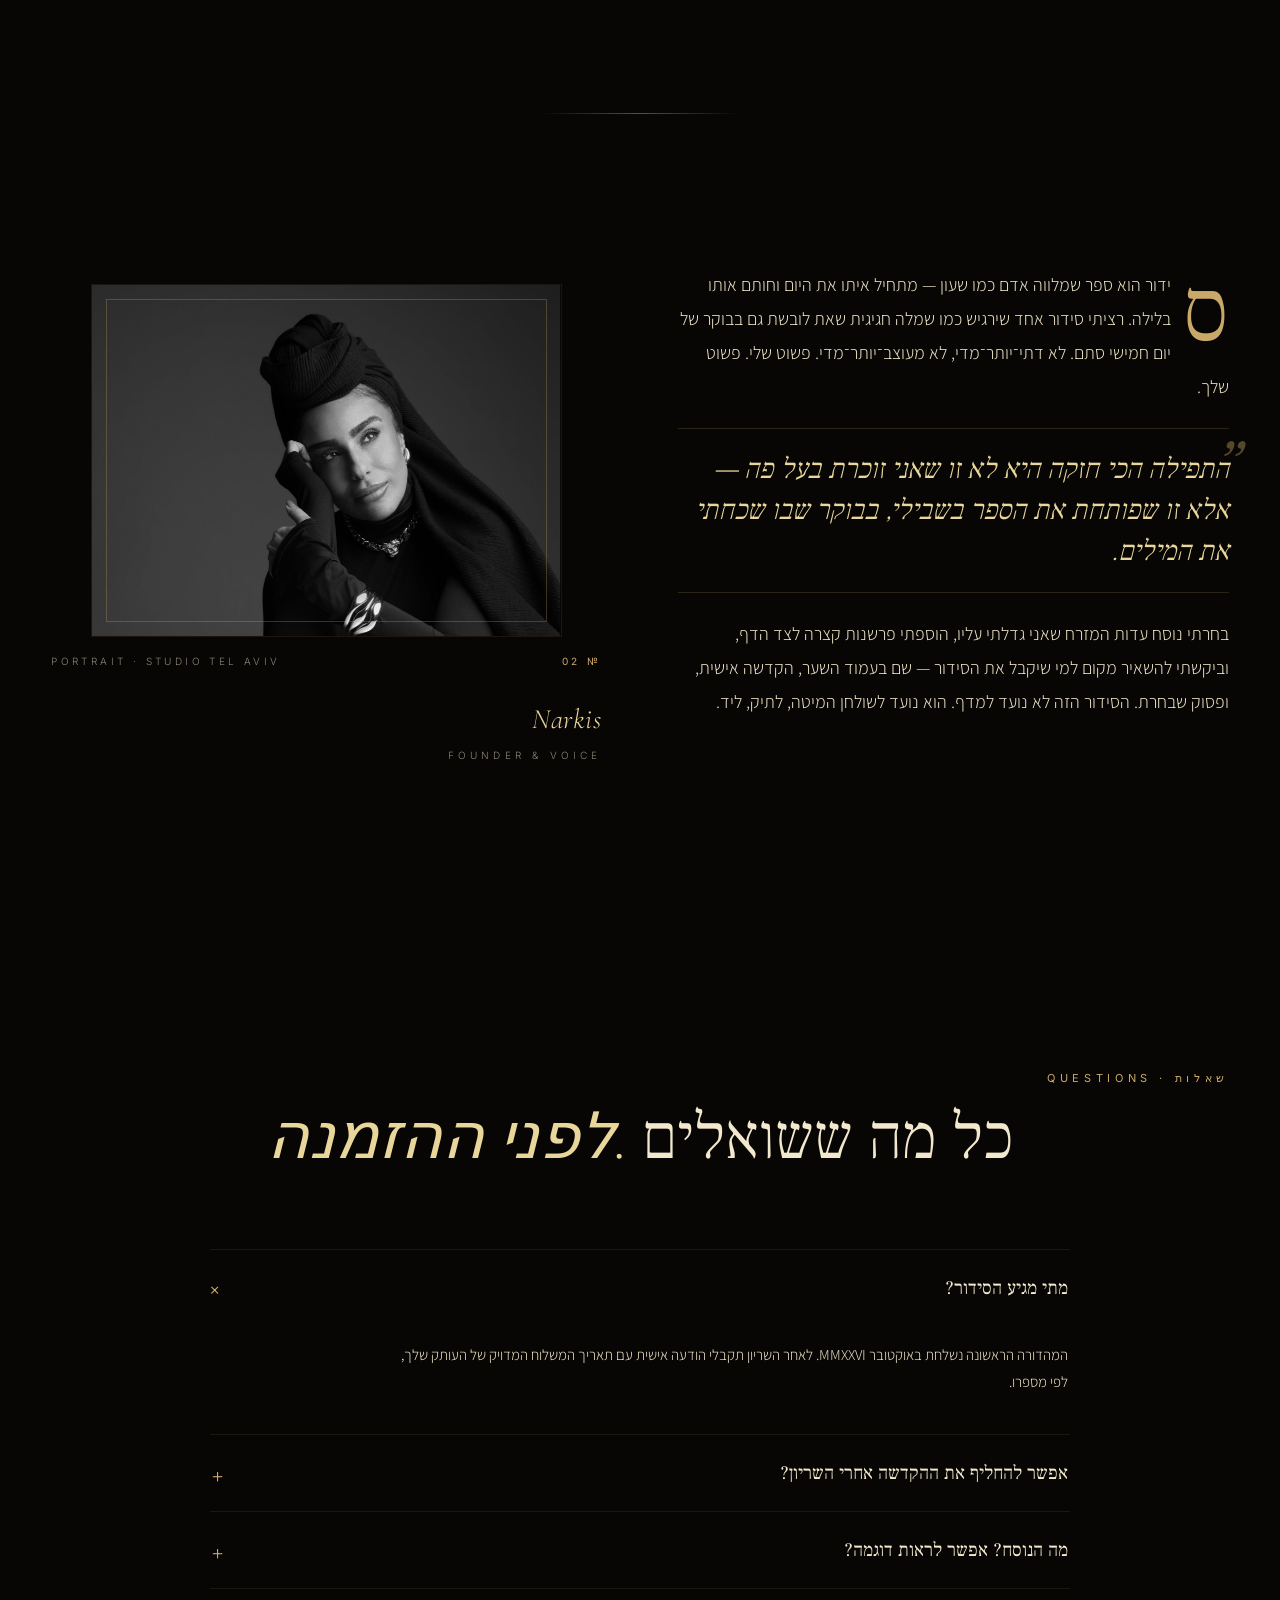
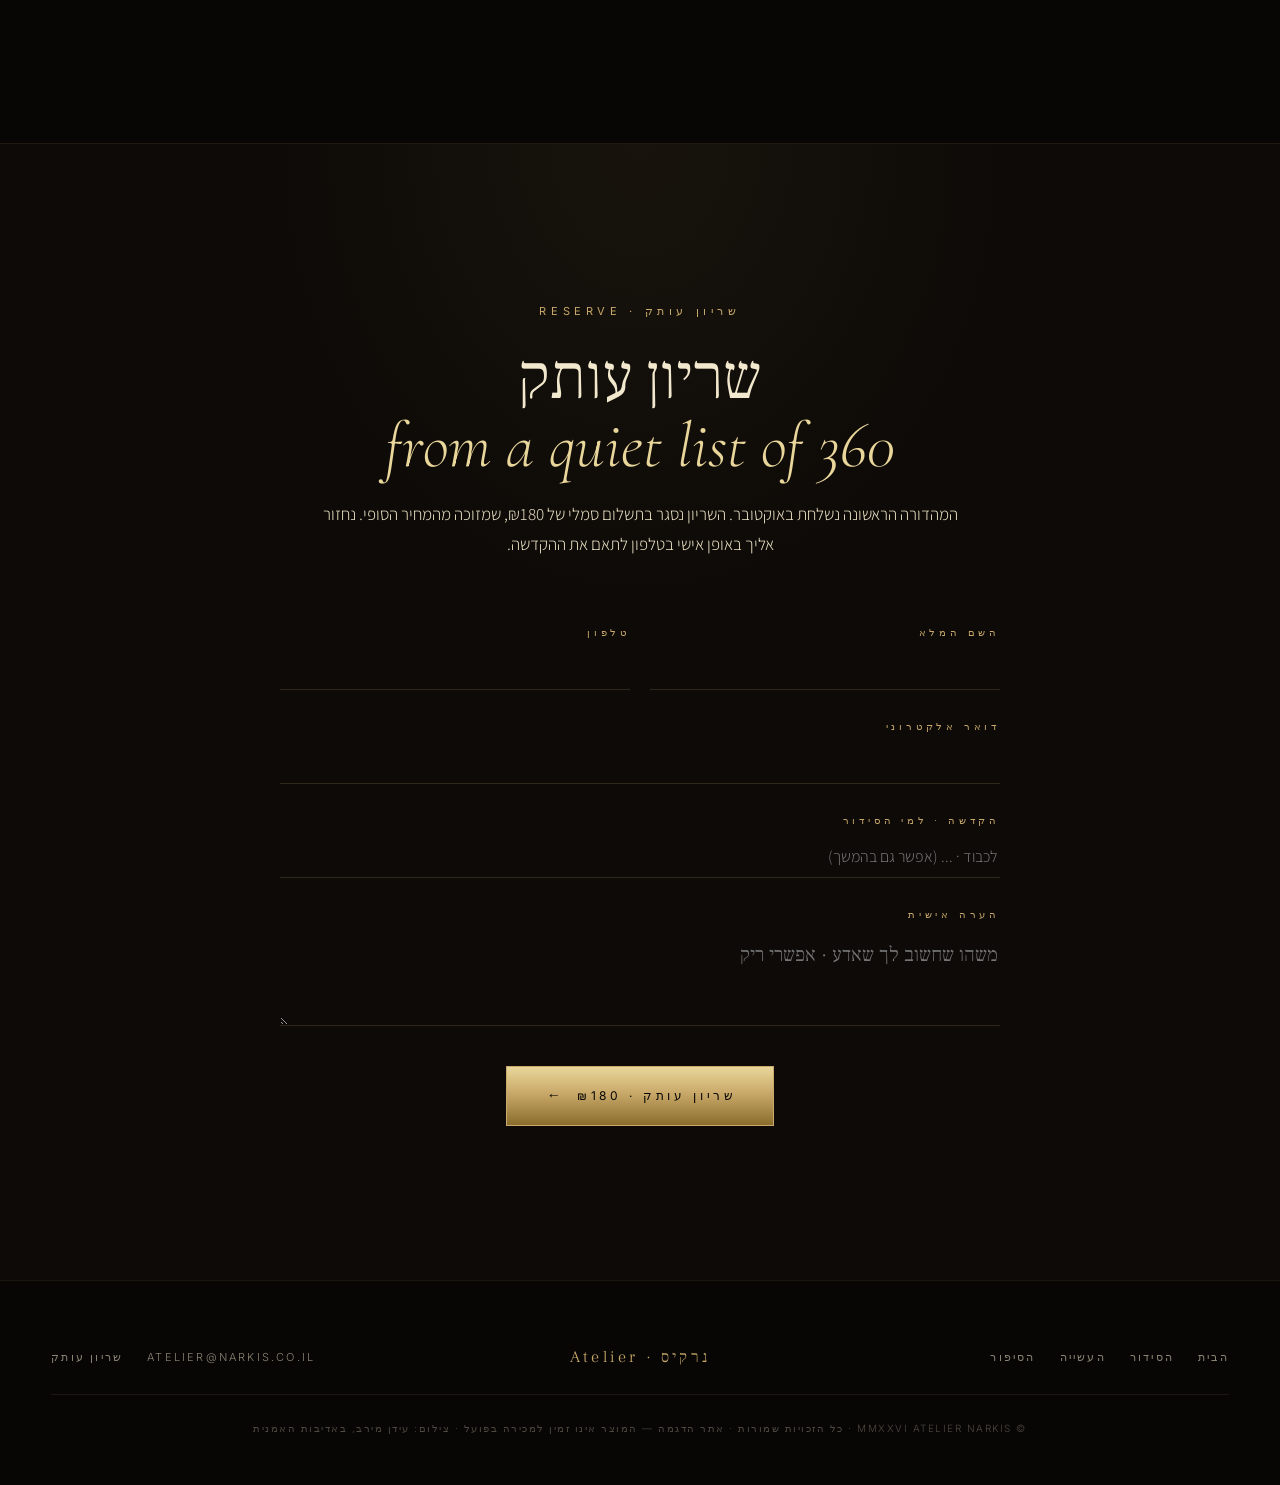
==== commit a82393c2: "fix(mobile-hero): eliminate image shrink/jump on scroll Three fixes targeting the 'image suddenly be" ====
--- a/index.html
+++ b/index.html
@@ -795,17 +795,28 @@
       transition: transform .18s linear;
       will-change: transform, background-position;
     }
-    /* On mobile the container is very tall; cover instead of 115% so the
-       image fills the full hero without tiling. */
+    /* On mobile the container is portrait-tall; using `cover` locks the
+       image to fully cover the viewport. We then Ken-Burns purely via
+       background-position (NOT size) so the image NEVER resizes during
+       animation. Also: no parallax transform on mobile — just a static
+       image with slow position drift. This eliminates the "image
+       suddenly shrinking on scroll" bug on iOS. */
     @media (max-width: 768px), (pointer: coarse) {
       .hero-bg {
         background-size: cover !important;
-        background-position: center 18% !important;
+        background-position: 50% 18% !important;
+        /* Disable parallax translate on mobile — iOS URL-bar changes
+           + translate caused visible jumps. */
+        transform: none !important;
+        animation: kenburns-mobile 46s ease-in-out infinite;
+        will-change: background-position;
       }
-      @keyframes kenburns {
-        0%   { background-size: cover;      background-position: 50% 18%; }
-        50%  { background-size: 115% auto;  background-position: 48% 28%; }
-        100% { background-size: cover;      background-position: 50% 18%; }
+      /* Mobile Ken-Burns: ONLY position drifts; size is constant cover.
+         Image never rescales → no "shrinking" effect on scroll. */
+      @keyframes kenburns-mobile {
+        0%   { background-position: 50% 18%; }
+        50%  { background-position: 46% 32%; }
+        100% { background-position: 50% 18%; }
       }
     }
 
--- a/styles.css
+++ b/styles.css
@@ -230,7 +230,11 @@
 /* ---------- HERO ---------- */
 .hero {
   position: relative;
+  /* 100svh (smallest viewport height) is stable on iOS — it's based on
+     the minimum viewport and does NOT resize when the URL bar shows/hides.
+     Fallback to 100vh for older browsers. */
   min-height: 100vh;
+  min-height: 100svh;
   display: flex;
   align-items: center;
   justify-content: center;
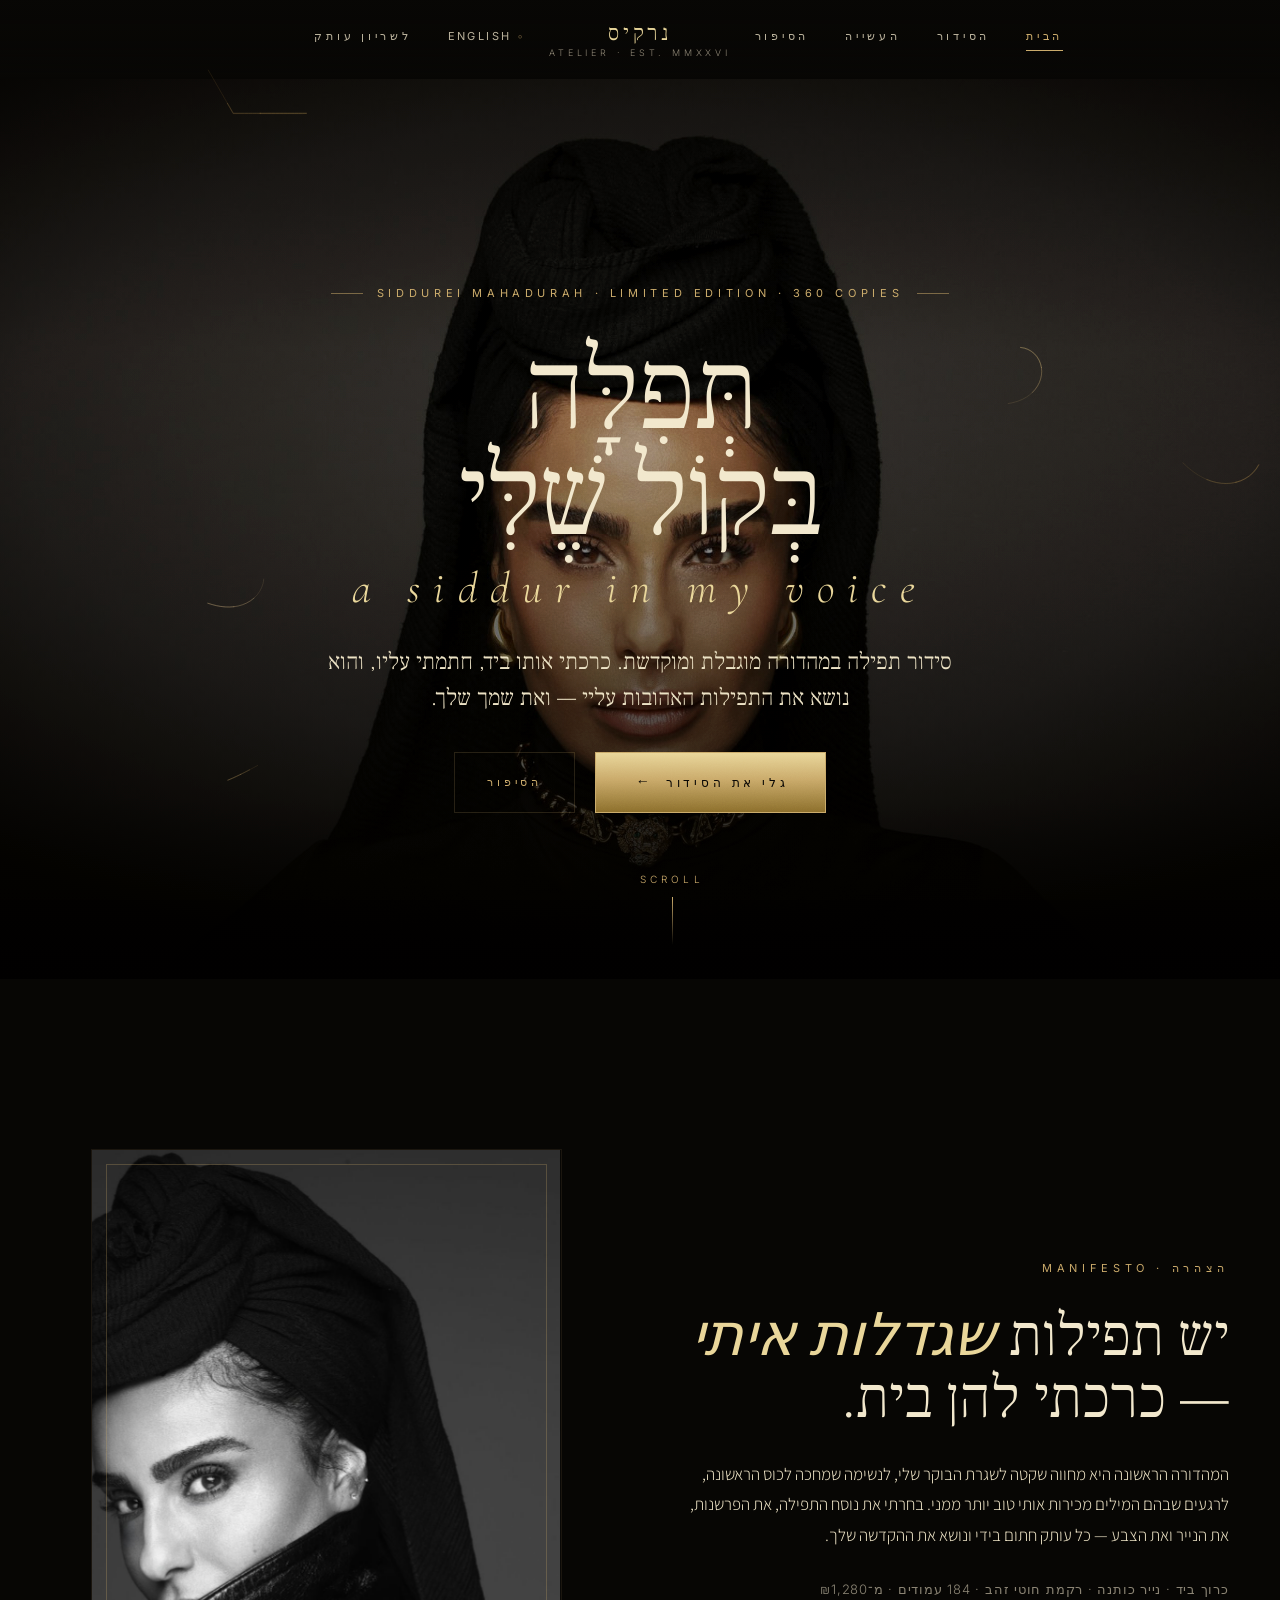
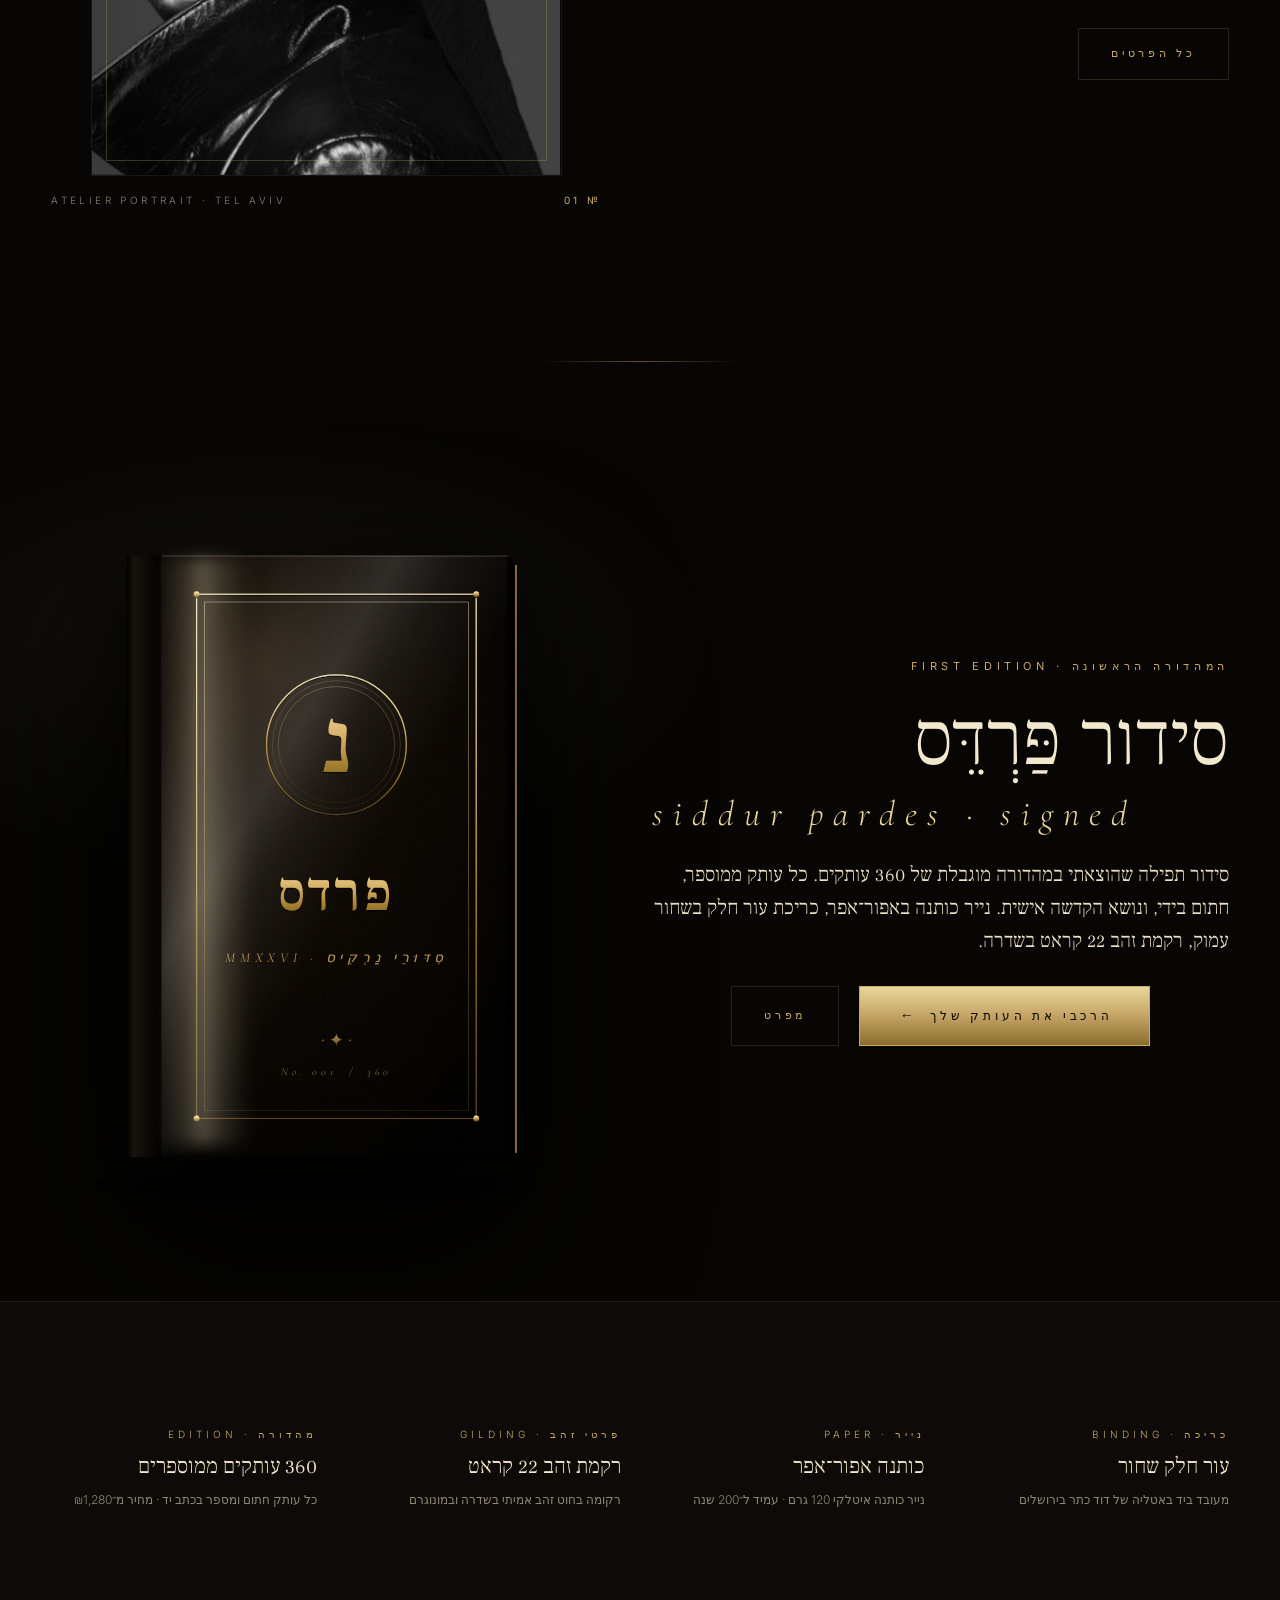
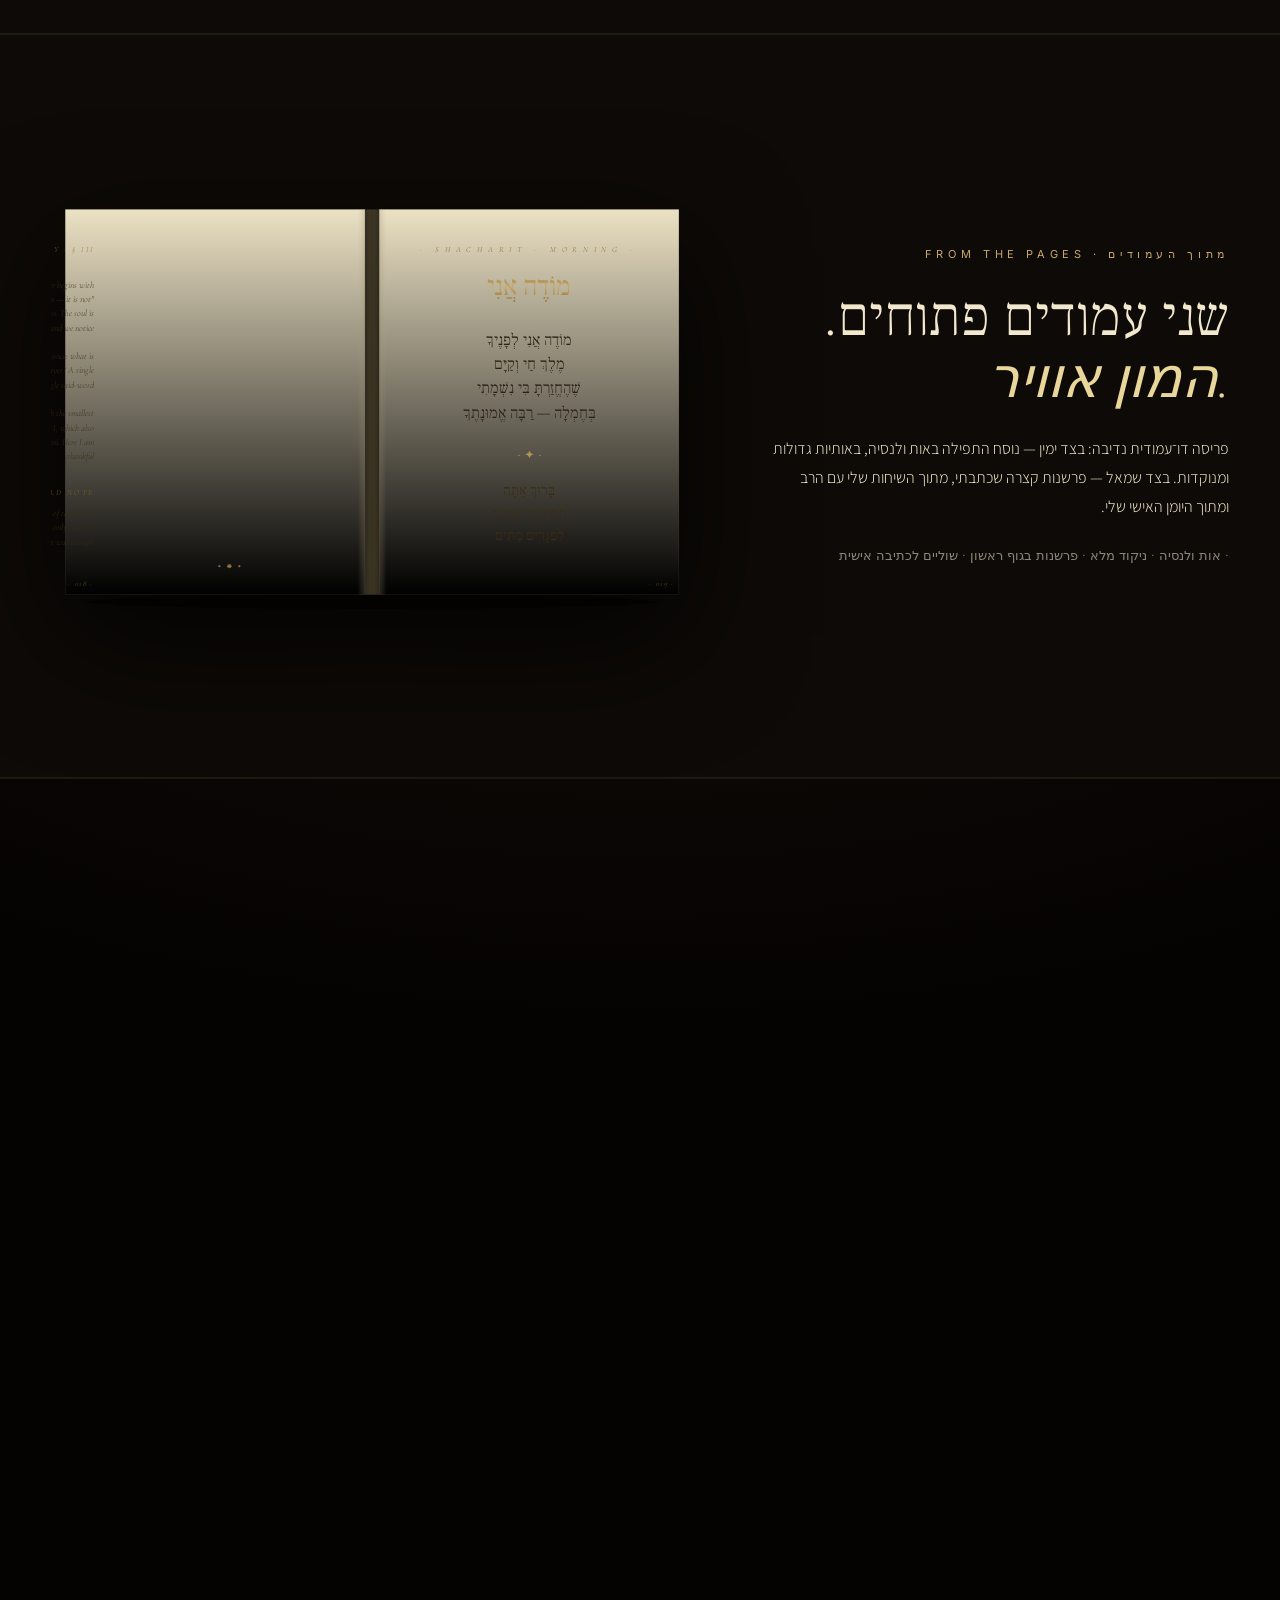
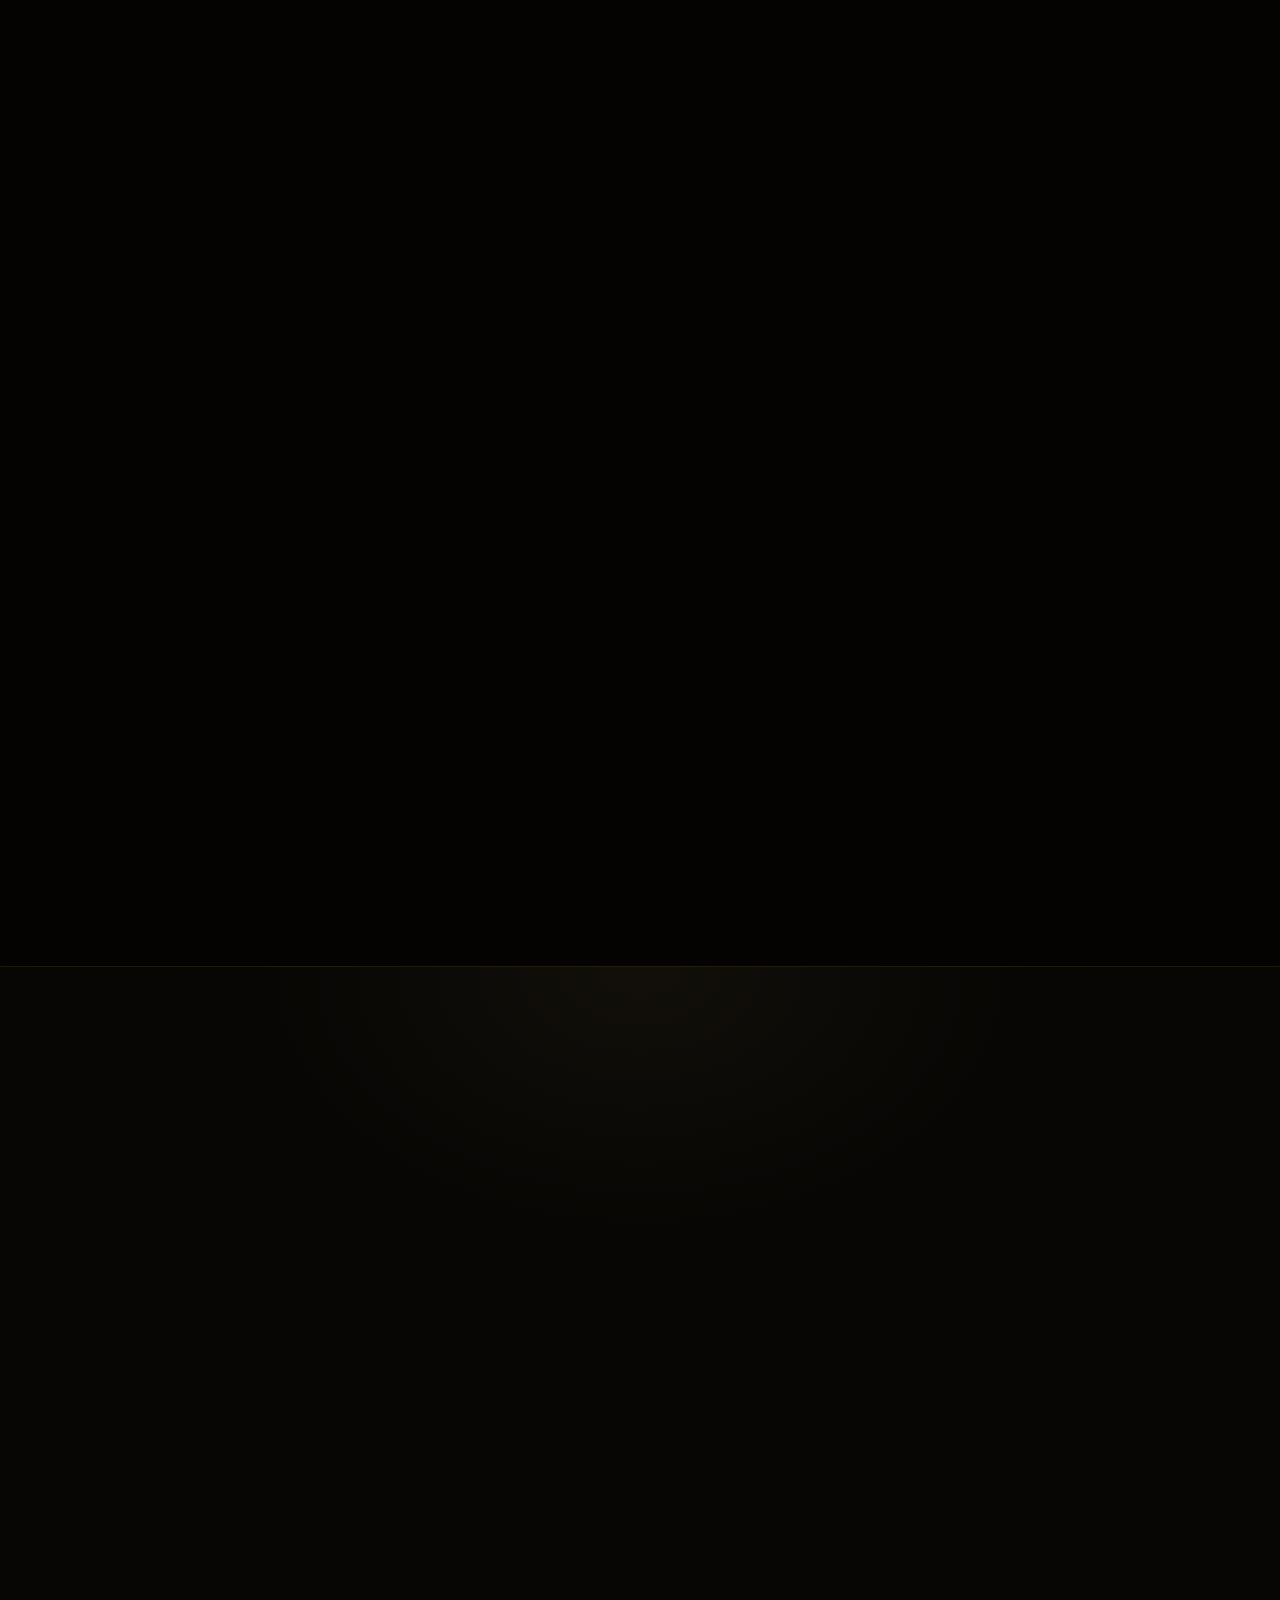
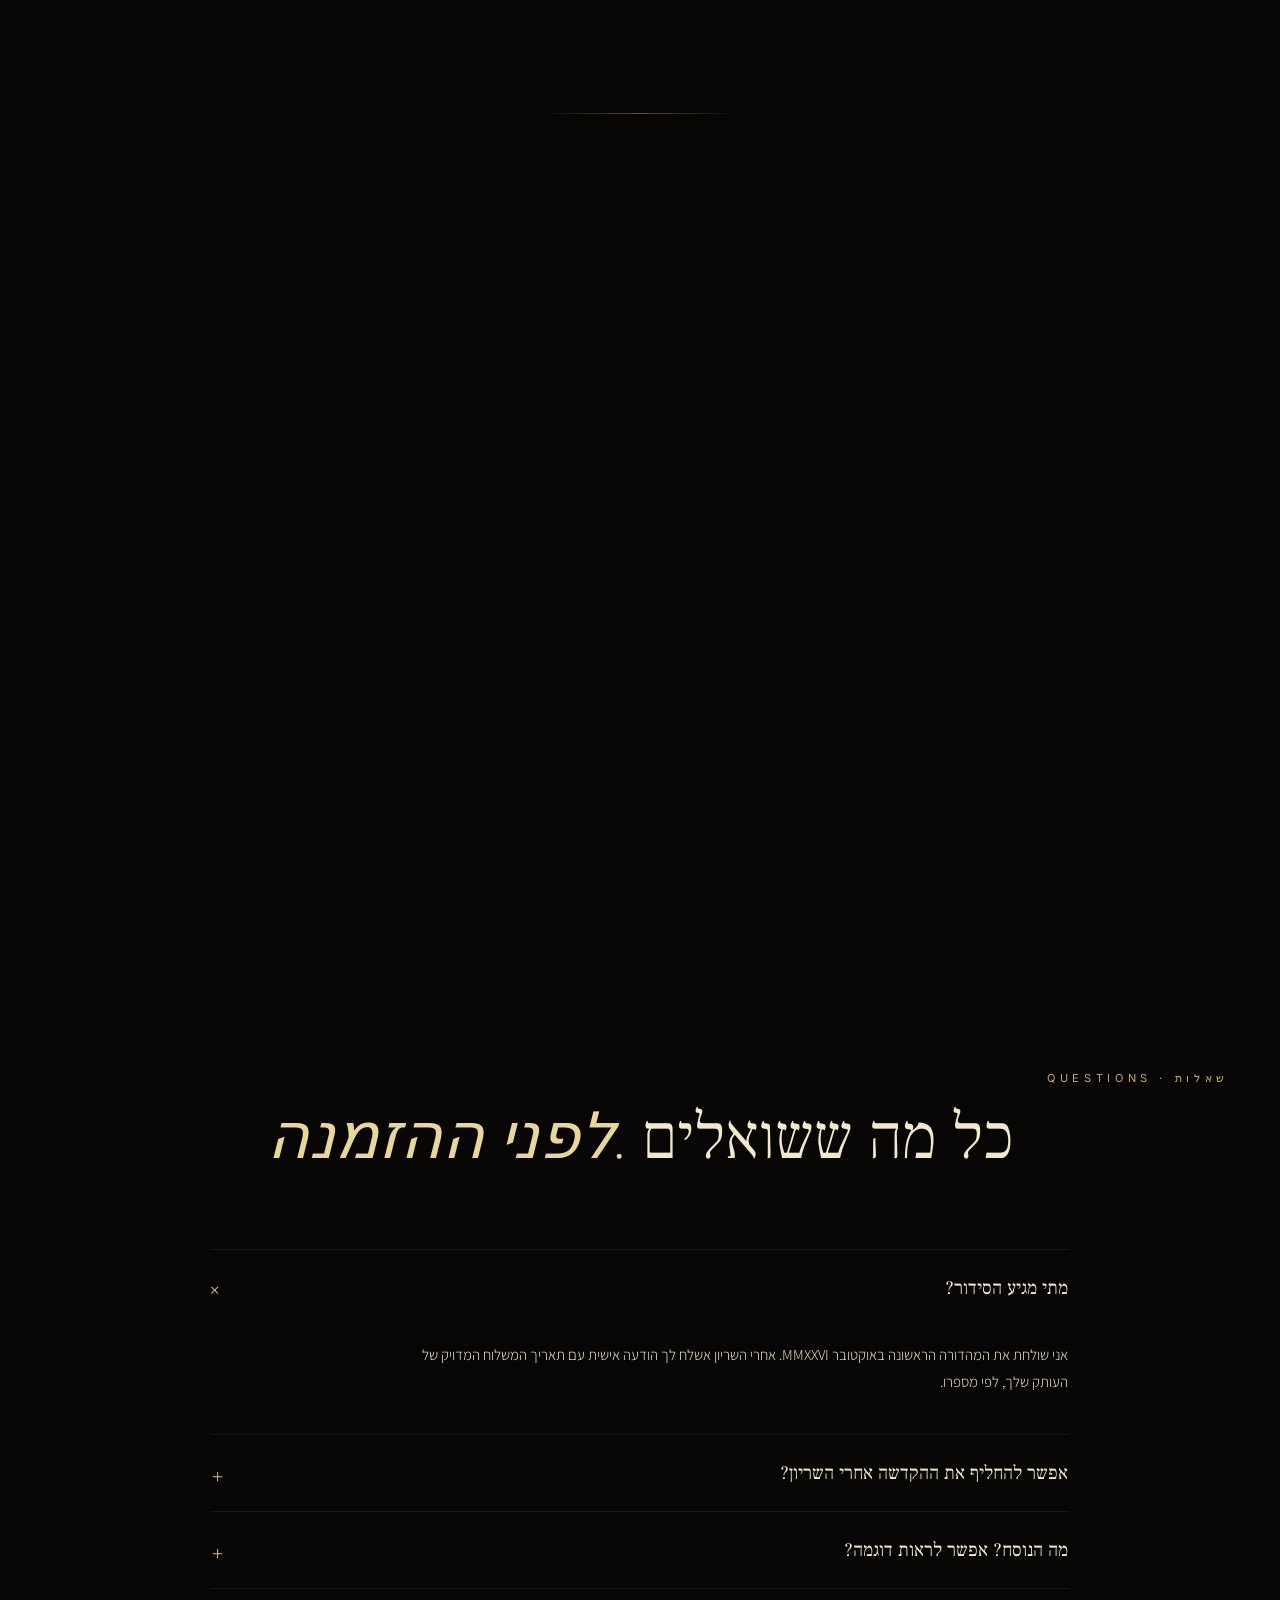
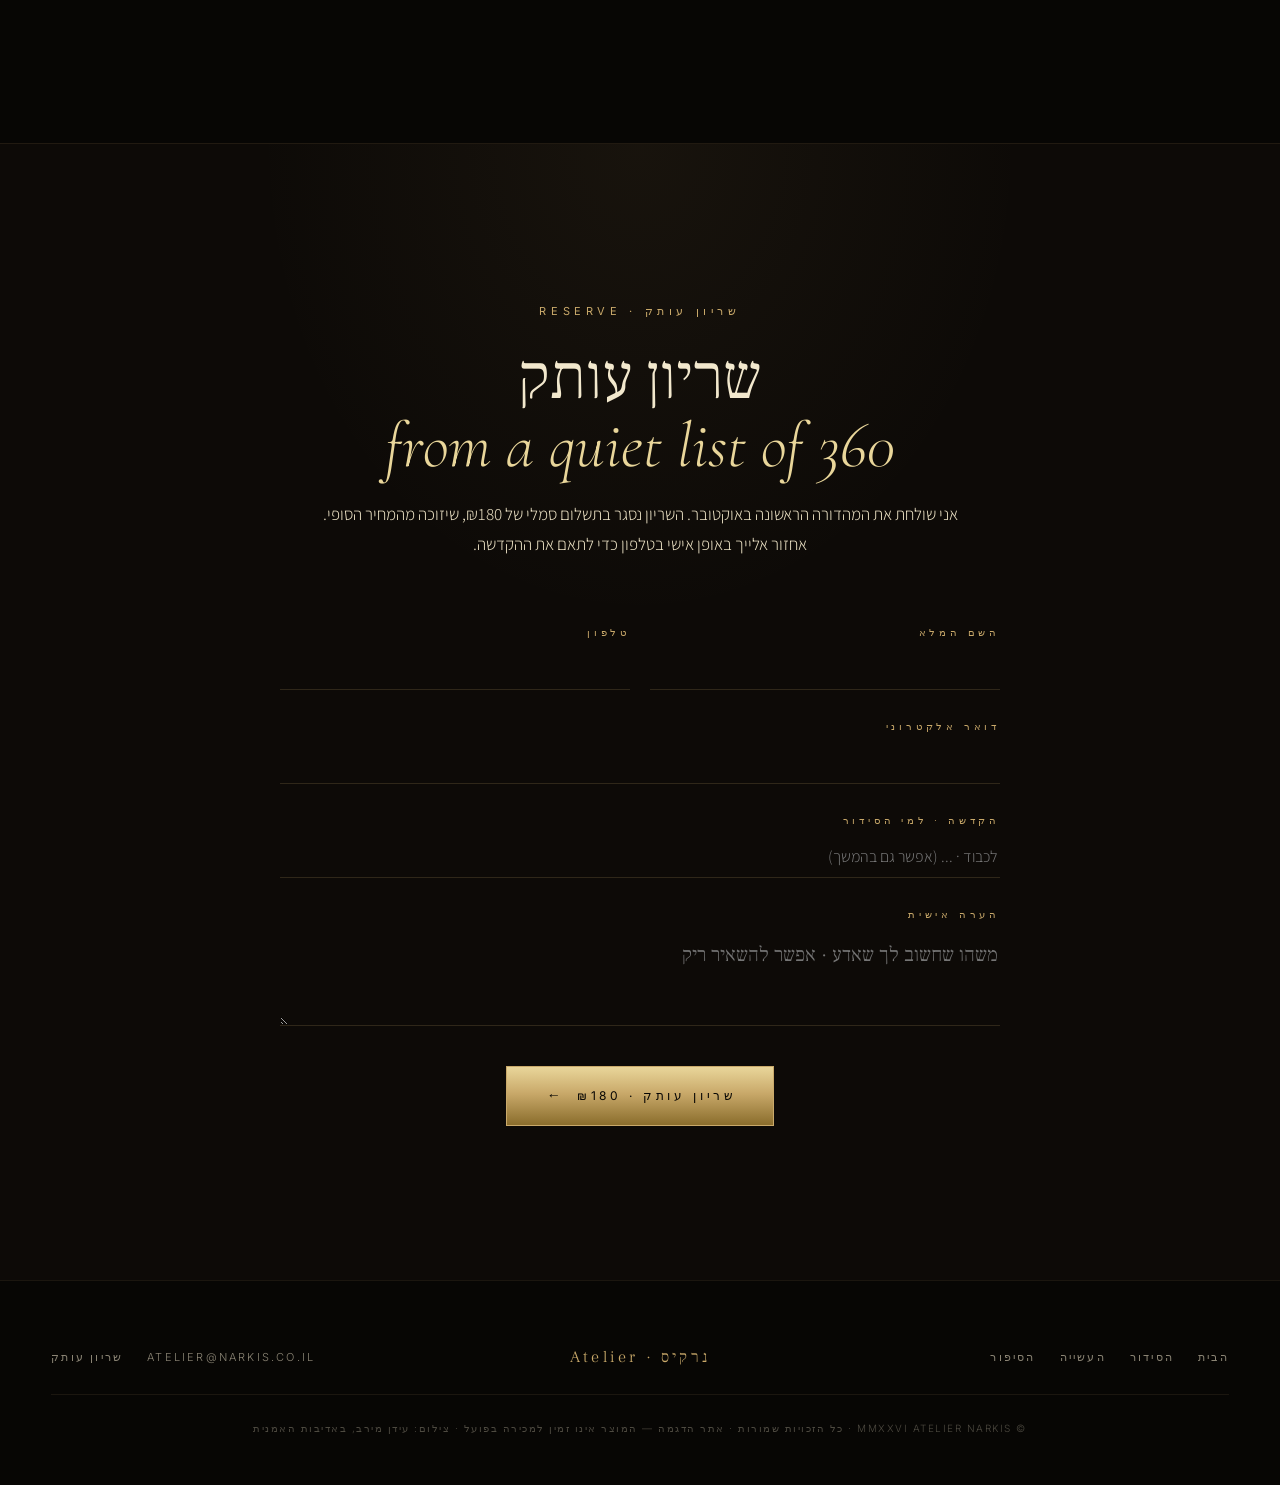
==== commit 1ccbf291: "copy: rewrite all narrative to first-person feminine (Narkis speaking) All passages where Narkis was" ====
--- a/index.html
+++ b/index.html
@@ -4,7 +4,7 @@
   <meta charset="utf-8" />
   <meta name="viewport" content="width=device-width, initial-scale=1" />
   <title>נרקיס · סידורי מהדורה · Atelier Narkis</title>
-  <meta name="description" content="סידור תפילה במהדורה מוגבלת. כרוך ביד, חתום ומוקדש ביד נרקיס. A limited-edition siddur — hand-bound, signed and dedicated." />
+  <meta name="description" content="סידור תפילה במהדורה מוגבלת שכרכתי, חתמתי והקדשתי בידיי. A limited-edition siddur I hand-bound, signed and dedicated myself." />
   <meta property="og:title" content="Atelier Narkis · סידור פרדס · Siddur Pardes" />
   <meta property="og:description" content="סידור תפילה במהדורה מוגבלת של 360 עותקים. 360-copy limited edition. Signed by hand." />
   <link rel="preconnect" href="https://fonts.googleapis.com" />
@@ -1106,20 +1106,20 @@
 
       <h1 class="reveal t-he">
         <span class="line l1">תְּפִלָּה</span>
-        <span class="line l2">בְּקוֹל שֶׁלְּךָ</span>
-        <span class="line l3"><em>a siddur in her voice</em></span>
+        <span class="line l2">בְּקוֹל שֶׁלִּי</span>
+        <span class="line l3"><em>a siddur in my voice</em></span>
       </h1>
       <h1 class="reveal t-en">
         <span class="line l1">Prayer in</span>
-        <span class="line l2">her own voice</span>
-        <span class="line l3"><em>תפילה בקול שלה</em></span>
+        <span class="line l2">my own voice</span>
+        <span class="line l3"><em>תפילה בקול שלי</em></span>
       </h1>
 
       <p class="lede reveal t-he">
-        סידור תפילה במהדורה מוגבלת ומוקדשת. כרוך יד, חתום, נושא את התפילות האהובות עליה — ואת שמך שלך.
+        סידור תפילה במהדורה מוגבלת ומוקדשת. כרכתי אותו ביד, חתמתי עליו, והוא נושא את התפילות האהובות עליי — ואת שמך שלך.
       </p>
       <p class="lede reveal t-en">
-        A dedicated, limited-edition siddur. Hand-bound and signed — it carries her chosen prayers, and your own name.
+        A dedicated, limited-edition siddur I hand-bound and signed — it carries my chosen prayers, and your own name.
       </p>
 
       <div class="hero-actions reveal">
@@ -1145,19 +1145,19 @@
           <span class="eyebrow solo t-en">Manifesto</span>
 
           <h2 class="t-he">
-            יש תפילות <span class="gold">שגדלות איתך</span> —
-            אנחנו כורכים להן בית.
+            יש תפילות <span class="gold">שגדלות איתי</span> —
+            כרכתי להן בית.
           </h2>
           <h2 class="t-en">
-            Some prayers <span class="gold">grow with you</span> —
-            we bind them a home.
+            Some prayers <span class="gold">grew with me</span> —
+            I bound them a home.
           </h2>
 
           <p class="t-he">
-            המהדורה הראשונה היא מחווה שקטה לשגרת הבוקר, לנשימה שמחכה לכוס הראשונה, לרגעים שבהם המילים מכירות אותנו יותר מאיתנו. נרקיס בחרה את נוסח התפילה, את הפרשנות, את הנייר ואת הצבע — כל עותק חתום ונושא את ההקדשה שלך.
+            המהדורה הראשונה היא מחווה שקטה לשגרת הבוקר שלי, לנשימה שמחכה לכוס הראשונה, לרגעים שבהם המילים מכירות אותי טוב יותר ממני. בחרתי את נוסח התפילה, את הפרשנות, את הנייר ואת הצבע — כל עותק חתום בידי ונושא את ההקדשה שלך.
           </p>
           <p class="t-en">
-            The first edition is a quiet tribute to the morning ritual — to the breath before the first cup, to the moments when the words know us better than we know ourselves. Narkis chose the rite, the commentary, the paper and the tone — each copy is signed and carries your dedication.
+            The first edition is a quiet tribute to my morning ritual — to the breath before the first cup, to the moments when the words know me better than I know myself. I chose the rite, the commentary, the paper and the tone — each copy is signed in my hand and carries your dedication.
           </p>
 
           <p class="small t-he">
@@ -1209,10 +1209,10 @@
           </h1>
 
           <p class="lede t-he">
-            סידור תפילה במהדורה מוגבלת של 360 עותקים. כל עותק ממוספר, חתום ביד, ונושא הקדשה אישית. נייר כותנה באפור־אפר, כריכת עור חלק בשחור עמוק, רקמת זהב 22 קראט בשדרה.
+            סידור תפילה שהוצאתי במהדורה מוגבלת של 360 עותקים. כל עותק ממוספר, חתום בידי, ונושא הקדשה אישית. נייר כותנה באפור־אפר, כריכת עור חלק בשחור עמוק, רקמת זהב 22 קראט בשדרה.
           </p>
           <p class="lede t-en">
-            A siddur in a limited edition of 360 copies. Each is numbered, signed by hand, and carries a personal dedication. Cotton paper in ash grey, smooth black leather binding, 22-carat gold embroidery along the spine.
+            A siddur I am releasing in a limited edition of 360 copies. Each is numbered, signed in my hand, and carries a personal dedication. Cotton paper in ash grey, smooth black leather binding, 22-carat gold embroidery along the spine.
           </p>
 
           <div class="hero-actions">
@@ -1468,10 +1468,10 @@
           </h2>
 
           <p class="t-he" style="color: var(--paper); font-size: 16px; line-height: 1.8; margin: 0;">
-            פריסה דו־עמודית נדיבה: בצד ימין — נוסח התפילה באות ולנסיה, באותיות גדולות ומנוקדות. בצד שמאל — פרשנות קצרה בגוף ראשון, מתוך שיחות עם הרב ומתוך הלוג האישי של נרקיס.
+            פריסה דו־עמודית נדיבה: בצד ימין — נוסח התפילה באות ולנסיה, באותיות גדולות ומנוקדות. בצד שמאל — פרשנות קצרה שכתבתי, מתוך השיחות שלי עם הרב ומתוך היומן האישי שלי.
           </p>
           <p class="t-en" style="color: var(--paper); font-size: 16px; line-height: 1.8; margin: 0;">
-            A generous two-page spread: on the right — the prayer in Valencia type, large and vocalised. On the left — a short commentary in first person, drawn from conversations with the rabbi and from Narkis's own journal.
+            A generous two-page spread: on the right — the prayer in Valencia type, large and vocalised. On the left — a short commentary I wrote, drawn from my conversations with the rabbi and from my personal journal.
           </p>
 
           <p class="small t-he" style="font-family: var(--font-lt-body); font-size: 13px; color: var(--muted); margin: 0;">
@@ -1581,8 +1581,8 @@
         <span class="eyebrow solo t-en">Configure your siddur</span>
         <h2 class="t-he">בחרי בסיס. <em>הוסיפי מה שחשוב לך.</em></h2>
         <h2 class="t-en">Choose a base. <em>Add what matters to you.</em></h2>
-        <p class="t-he">שלוש מהדורות, תשע תוספות מודולריות. הסידור הבסיסי הוא סידור שלם — כל יתר המודולים הם העשרה אישית.</p>
-        <p class="t-en">Three base editions, nine modular upgrades. The base is a complete siddur — every other module is personal enrichment.</p>
+        <p class="t-he">הכנתי שלוש מהדורות ותשע תוספות מודולריות. הסידור הבסיסי הוא סידור שלם — כל שאר המודולים הם העשרה אישית שלך.</p>
+        <p class="t-en">I made three base editions and nine modular add-ons. The base is a complete siddur — every other module is your own personal enrichment.</p>
       </div>
 
       <!-- TIER CARDS -->
@@ -1601,7 +1601,7 @@
               <li><span class="t-he">כריכת עור שחור</span><span class="t-en">Black leather binding</span></li>
               <li><span class="t-he">נייר כותנה איטלקי 120 גרם</span><span class="t-en">120gsm Italian cotton paper</span></li>
               <li><span class="t-he">184 עמודים · ממוספר ידנית</span><span class="t-en">184 pages · hand-numbered</span></li>
-              <li><span class="t-he">חתימה ידנית של נרקיס</span><span class="t-en">Signed by Narkis</span></li>
+              <li><span class="t-he">חתום בכתב ידי</span><span class="t-en">Signed in my hand</span></li>
               <li><span class="t-he">משלוח סטנדרטי בישראל</span><span class="t-en">Standard shipping in Israel</span></li>
             </ul>
           </span>
@@ -1623,7 +1623,7 @@
               <li><span class="t-he">הכל מהבסיסי +</span><span class="t-en">Everything in Basic +</span></li>
               <li><span class="t-he">עור עיזים רך (Goatskin)</span><span class="t-en">Soft goatskin leather</span></li>
               <li><span class="t-he">קצוות מוזהבים 22 קראט</span><span class="t-en">22-carat gilt page edges</span></li>
-              <li><span class="t-he">הקדשה בכתב יד של נרקיס</span><span class="t-en">Hand-written dedication by Narkis</span></li>
+              <li><span class="t-he">הקדשה בכתב ידי</span><span class="t-en">Hand-written dedication in my own hand</span></li>
               <li><span class="t-he">נרתיק פשתן + קופסת ארכיון שחורה</span><span class="t-en">Linen sleeve + black archival case</span></li>
             </ul>
           </span>
@@ -1643,7 +1643,7 @@
               <li><span class="t-he">הכל מפרימיום +</span><span class="t-en">Everything in Premium +</span></li>
               <li><span class="t-he">מונוגרם אישי מוטבע בזהב</span><span class="t-en">Personal monogram gold-embossed</span></li>
               <li><span class="t-he">אבזם כסף טהור</span><span class="t-en">Sterling silver clasp</span></li>
-              <li><span class="t-he">פגישה אישית עם נרקיס באטליה</span><span class="t-en">Personal meeting with Narkis at the atelier</span></li>
+              <li><span class="t-he">פגישה אישית איתי באטליה שלי</span><span class="t-en">A personal meeting with me at my atelier</span></li>
               <li><span class="t-he">משלוח שליח מאובטח · עולמי</span><span class="t-en">Secure courier delivery · worldwide</span></li>
             </ul>
           </span>
@@ -1751,10 +1751,10 @@
           <label class="addon" data-price="420">
             <input type="checkbox" data-addon="meeting" />
             <span class="addon-body">
-              <span class="addon-name t-he">פגישה עם נרקיס</span>
-              <span class="addon-name t-en">Meeting with Narkis</span>
-              <span class="addon-hint t-he">פגישה אישית של 60 דקות באטליה בתל אביב</span>
-              <span class="addon-hint t-en">A 60-minute personal meeting at the Tel Aviv atelier</span>
+              <span class="addon-name t-he">פגישה איתי</span>
+              <span class="addon-name t-en">A meeting with me</span>
+              <span class="addon-hint t-he">פגישה אישית של 60 דקות באטליה שלי בתל אביב</span>
+              <span class="addon-hint t-en">A 60-minute personal meeting at my Tel Aviv atelier</span>
               <span class="addon-add">+₪420</span>
             </span>
           </label>
@@ -1790,40 +1790,40 @@
         <span class="eyebrow solo t-en">The Making</span>
         <h2 class="t-he">חמישה חודשים. <em>חמישה ידיים.</em></h2>
         <h2 class="t-en">Five months. <em>Five hands.</em></h2>
-        <p class="t-he">כל עותק עובר חמישה שלבים בחמש סדנאות — מלאכת יד שמתחילה בירושלים, עוברת דרך מילאנו, וחוזרת לתל אביב לחתימה.</p>
-        <p class="t-en">Each copy passes five stages in five workshops — handwork that begins in Jerusalem, travels through Milan, and returns to Tel Aviv to be signed.</p>
+        <p class="t-he">כל עותק עובר איתי חמישה שלבים בחמש סדנאות — מלאכת יד שמתחילה בירושלים, עוברת במילאנו, וחוזרת אליי לתל אביב לחתימה.</p>
+        <p class="t-en">Each copy travels with me through five stages in five workshops — handwork that begins in Jerusalem, passes through Milan, and comes back to me in Tel Aviv to be signed.</p>
       </div>
 
       <div class="process-steps reveal">
         <div class="step" data-num="I">
           <h3 class="t-he">אוצרות</h3>
           <h3 class="t-en">Curation</h3>
-          <p class="t-he">נוסח התפילה והפרשנות נבחרים עם הרב מרדכי עוזיאל, במשך שנה של שיחות שבועיות.</p>
-          <p class="t-en">The rite and the commentary are chosen with Rabbi Mordechai Uziel over a year of weekly conversations.</p>
+          <p class="t-he">בחרתי את נוסח התפילה והפרשנות יחד עם הרב מרדכי עוזיאל, במשך שנה של שיחות שבועיות.</p>
+          <p class="t-en">I chose the rite and the commentary together with Rabbi Mordechai Uziel, across a year of weekly conversations.</p>
         </div>
         <div class="step" data-num="II">
           <h3 class="t-he">נייר איטלקי</h3>
           <h3 class="t-en">Italian paper</h3>
-          <p class="t-he">נייר כותנה 120 גרם מבית מילאני פַּבּריאַנו — גוון אפור־אפר, גם להתאוששות מהדפסה בגוונים חמים.</p>
-          <p class="t-en">120gsm cotton paper from Milan's Fabriano — an ash-grey tone, built to carry warm ink beautifully.</p>
+          <p class="t-he">בחרתי נייר כותנה 120 גרם מבית פַּבּריאַנו במילאנו — גוון אפור־אפר שמחזיק הדפסה בגוונים חמים.</p>
+          <p class="t-en">I chose 120gsm cotton paper from Milan's Fabriano — an ash-grey tone that carries warm ink beautifully.</p>
         </div>
         <div class="step" data-num="III">
           <h3 class="t-he">הדפסה בירושלים</h3>
           <h3 class="t-en">Printing in Jerusalem</h3>
-          <p class="t-he">הדפסה בלוחות אבן — דיו שחורה עם נגיעות זהב, בדפוס הוותיק של משפחת שמואלי.</p>
-          <p class="t-en">Stone-plate printing — black ink with gold accents, at the historic Shmueli press.</p>
+          <p class="t-he">אני מדפיסה בלוחות אבן — דיו שחורה עם נגיעות זהב, בבית הדפוס הוותיק של משפחת שמואלי.</p>
+          <p class="t-en">I print on stone plates — black ink with gold accents, at the historic Shmueli press.</p>
         </div>
         <div class="step" data-num="IV">
           <h3 class="t-he">כריכה ורקמה</h3>
           <h3 class="t-en">Binding &amp; embroidery</h3>
-          <p class="t-he">דוד כתר כורך כל ספר ידנית. חוט זהב 22 קראט נרקם בשדרה ובמונוגרם על כל עותק.</p>
-          <p class="t-en">David Keter hand-binds each book. 22-carat gold thread is sewn on the spine and monogram.</p>
+          <p class="t-he">דוד כתר, הכורך שלי, כורך איתי כל ספר ידנית. חוט זהב 22 קראט נרקם בשדרה ובמונוגרם של כל עותק.</p>
+          <p class="t-en">David Keter, my binder, hand-binds each book with me. 22-carat gold thread is sewn on the spine and monogram.</p>
         </div>
         <div class="step" data-num="V">
           <h3 class="t-he">חתימה</h3>
           <h3 class="t-en">Signing</h3>
-          <p class="t-he">נרקיס חותמת כל עותק ידנית, מוסיפה את המספור מ־001 עד 360, ואת שם המקבל בעמוד ההקדשה.</p>
-          <p class="t-en">Narkis signs each copy by hand, adds the numbering 001 to 360, and writes the recipient's name on the dedication page.</p>
+          <p class="t-he">אני חותמת כל עותק ידנית, מוסיפה את המספור מ־001 עד 360, וכותבת את שם המקבל בעמוד ההקדשה.</p>
+          <p class="t-en">I sign each copy by hand, add the numbering 001 to 360, and write the recipient's name on the dedication page.</p>
         </div>
       </div>
     </div>
@@ -1894,24 +1894,24 @@
             <span class="t-he">מתי מגיע הסידור?</span>
             <span class="t-en">When does the siddur arrive?</span>
           </summary>
-          <p class="faq-body t-he">המהדורה הראשונה נשלחת באוקטובר MMXXVI. לאחר השריון תקבלי הודעה אישית עם תאריך המשלוח המדויק של העותק שלך, לפי מספרו.</p>
-          <p class="faq-body t-en">The first edition ships in October MMXXVI. After your reservation we will send a personal note with the exact shipping date of your copy, based on its number.</p>
+          <p class="faq-body t-he">אני שולחת את המהדורה הראשונה באוקטובר MMXXVI. אחרי השריון אשלח לך הודעה אישית עם תאריך המשלוח המדויק של העותק שלך, לפי מספרו.</p>
+          <p class="faq-body t-en">I'm shipping the first edition in October MMXXVI. After your reservation I'll send you a personal note with the exact shipping date of your copy, based on its number.</p>
         </details>
         <details class="faq-item">
           <summary>
             <span class="t-he">אפשר להחליף את ההקדשה אחרי השריון?</span>
             <span class="t-en">Can I change the dedication after reserving?</span>
           </summary>
-          <p class="faq-body t-he">בהחלט. את ההקדשה ניתן לשנות עד שבועיים לפני הדפסת העותק שלך. נתקשר אלייך באופן אישי כדי לאשר את הנוסח הסופי.</p>
-          <p class="faq-body t-en">Of course. The dedication can be edited up to two weeks before your copy is printed. We will call you personally to confirm the final wording.</p>
+          <p class="faq-body t-he">בהחלט. אפשר לשנות את ההקדשה עד שבועיים לפני הדפסת העותק שלך. אתקשר אלייך באופן אישי כדי לאשר את הנוסח הסופי.</p>
+          <p class="faq-body t-en">Of course. You can edit the dedication up to two weeks before your copy is printed. I'll call you personally to confirm the final wording.</p>
         </details>
         <details class="faq-item">
           <summary>
             <span class="t-he">מה הנוסח? אפשר לראות דוגמה?</span>
             <span class="t-en">Which rite — and can I see a sample?</span>
           </summary>
-          <p class="faq-body t-he">המהדורה הראשונה בנוסח עדות המזרח. באטליה בתל אביב יש עותק אפס לצפייה בתיאום מראש, בימי חמישי אחה״צ.</p>
-          <p class="faq-body t-en">The first edition follows the Eastern (Sefardi) rite. A proof copy is available for viewing at the Tel Aviv atelier by appointment — Thursday afternoons.</p>
+          <p class="faq-body t-he">המהדורה הראשונה בנוסח עדות המזרח שגדלתי עליו. אצלי באטליה בתל אביב יש עותק אפס לצפייה בתיאום מראש, בימי חמישי אחר הצהריים.</p>
+          <p class="faq-body t-en">The first edition follows the Eastern (Sefardi) rite I grew up on. I keep a proof copy at my Tel Aviv atelier for viewing by appointment — Thursday afternoons.</p>
         </details>
       </div>
     </div>
@@ -1935,10 +1935,10 @@
           </h2>
 
           <p class="t-he" style="margin-top: 20px;">
-            המהדורה הראשונה נשלחת באוקטובר. השריון נסגר בתשלום סמלי של ₪180, שמזוכה מהמחיר הסופי. נחזור אליך באופן אישי בטלפון לתאם את ההקדשה.
+            אני שולחת את המהדורה הראשונה באוקטובר. השריון נסגר בתשלום סמלי של ₪180, שיזוכה מהמחיר הסופי. אחזור אלייך באופן אישי בטלפון כדי לתאם את ההקדשה.
           </p>
           <p class="t-en" style="margin-top: 20px;">
-            The first edition ships in October. A reservation is held with a symbolic ₪180 deposit, credited against the final price. We'll call you personally to arrange the dedication.
+            I'm shipping the first edition in October. A reservation is held with a symbolic ₪180 deposit, credited against the final price. I'll call you personally to arrange the dedication.
           </p>
         </div>
 
@@ -1978,7 +1978,7 @@
               <span class="t-he">הערה אישית</span>
               <span class="t-en">Personal note</span>
             </label>
-            <textarea id="rNote" data-ph-he="משהו שחשוב לך שאדע · אפשרי ריק" data-ph-en="Anything you'd like me to know · may be left blank"></textarea>
+            <textarea id="rNote" data-ph-he="משהו שחשוב לך שאדע · אפשר להשאיר ריק" data-ph-en="Anything you'd like me to know · may be left blank"></textarea>
           </div>
           <div class="reserve-submit">
             <button type="submit" class="btn">
@@ -1987,8 +1987,8 @@
             </button>
           </div>
           <p id="reserveConfirm" hidden style="color: var(--gold-bright); font-family: var(--font-he-display); font-size: 22px; text-align: center; margin-top: 16px;">
-            <span class="t-he">השריון נקלט. נתקשר אליך בתוך 48 שעות.</span>
-            <span class="t-en">Reservation received. We'll call you within 48 hours.</span>
+            <span class="t-he">השריון נקלט. אתקשר אלייך בתוך 48 שעות.</span>
+            <span class="t-en">Reservation received. I'll call you within 48 hours.</span>
           </p>
         </form>
       </div>
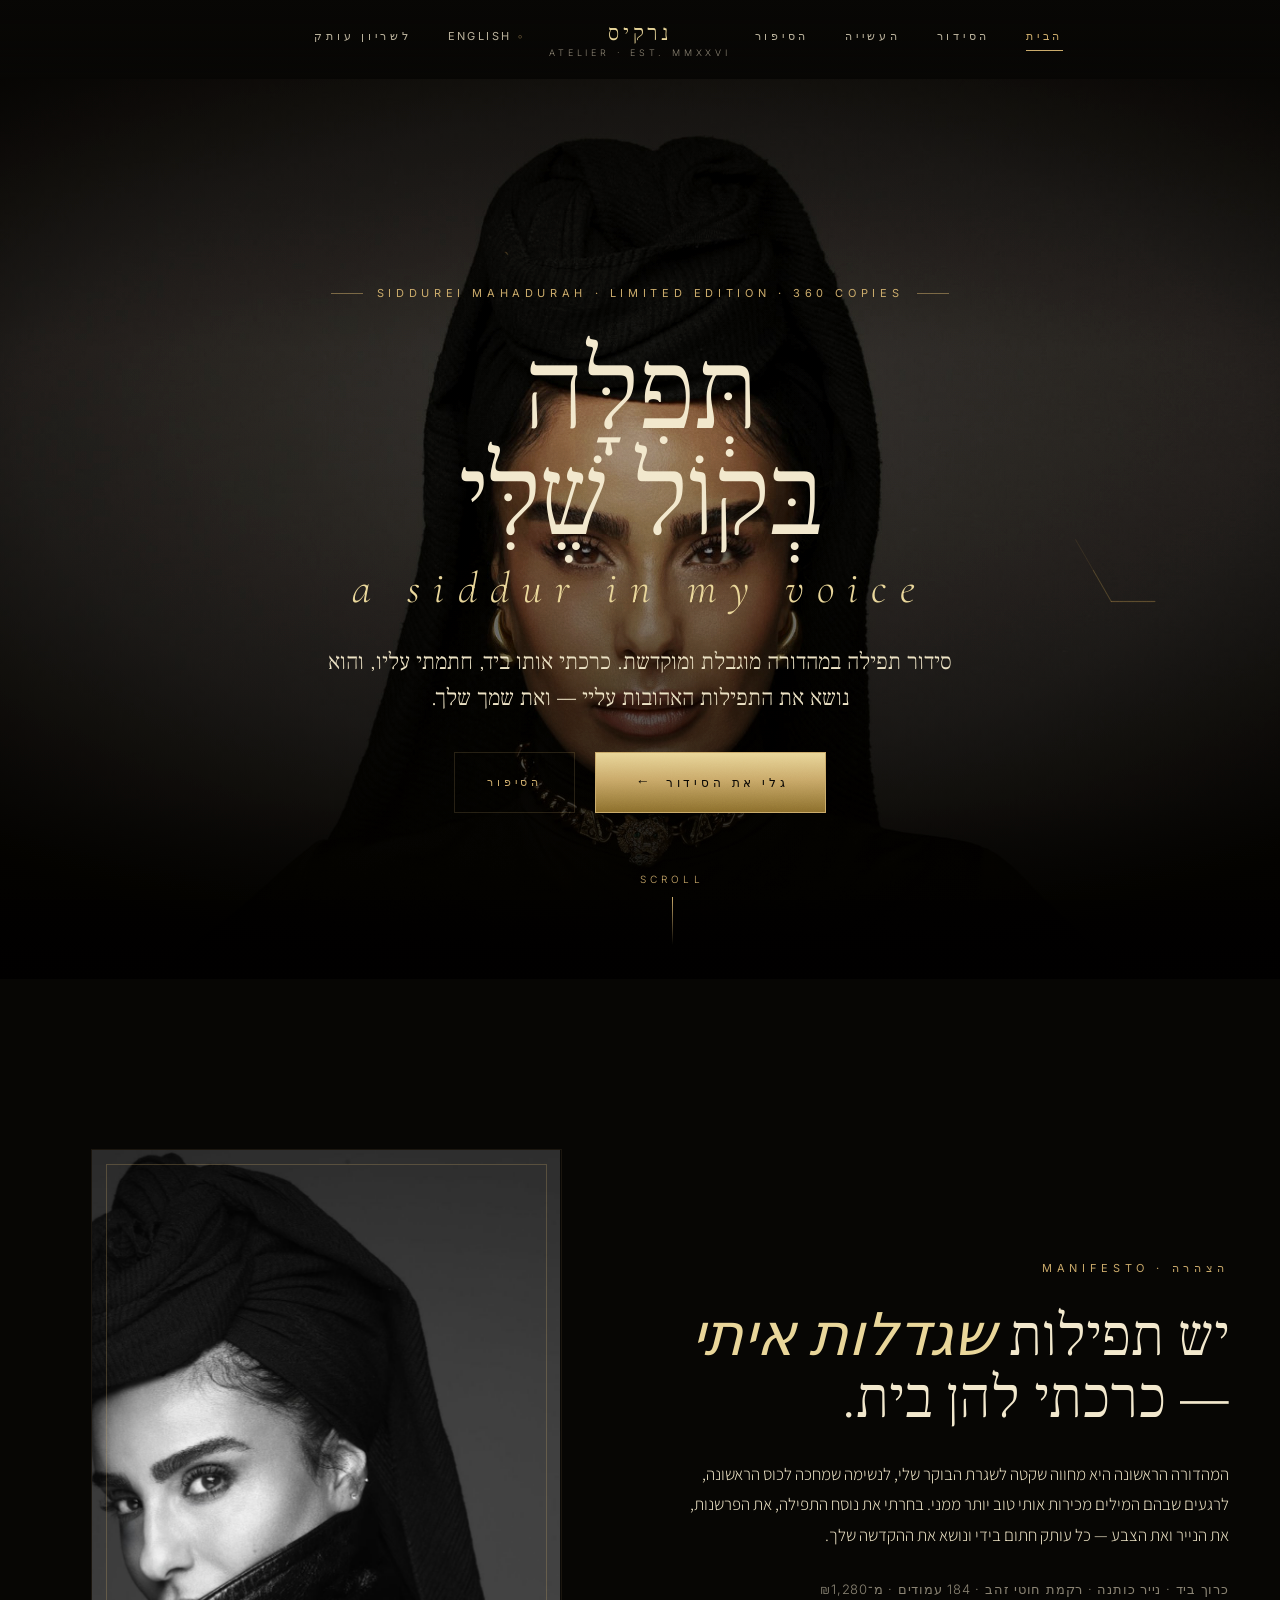
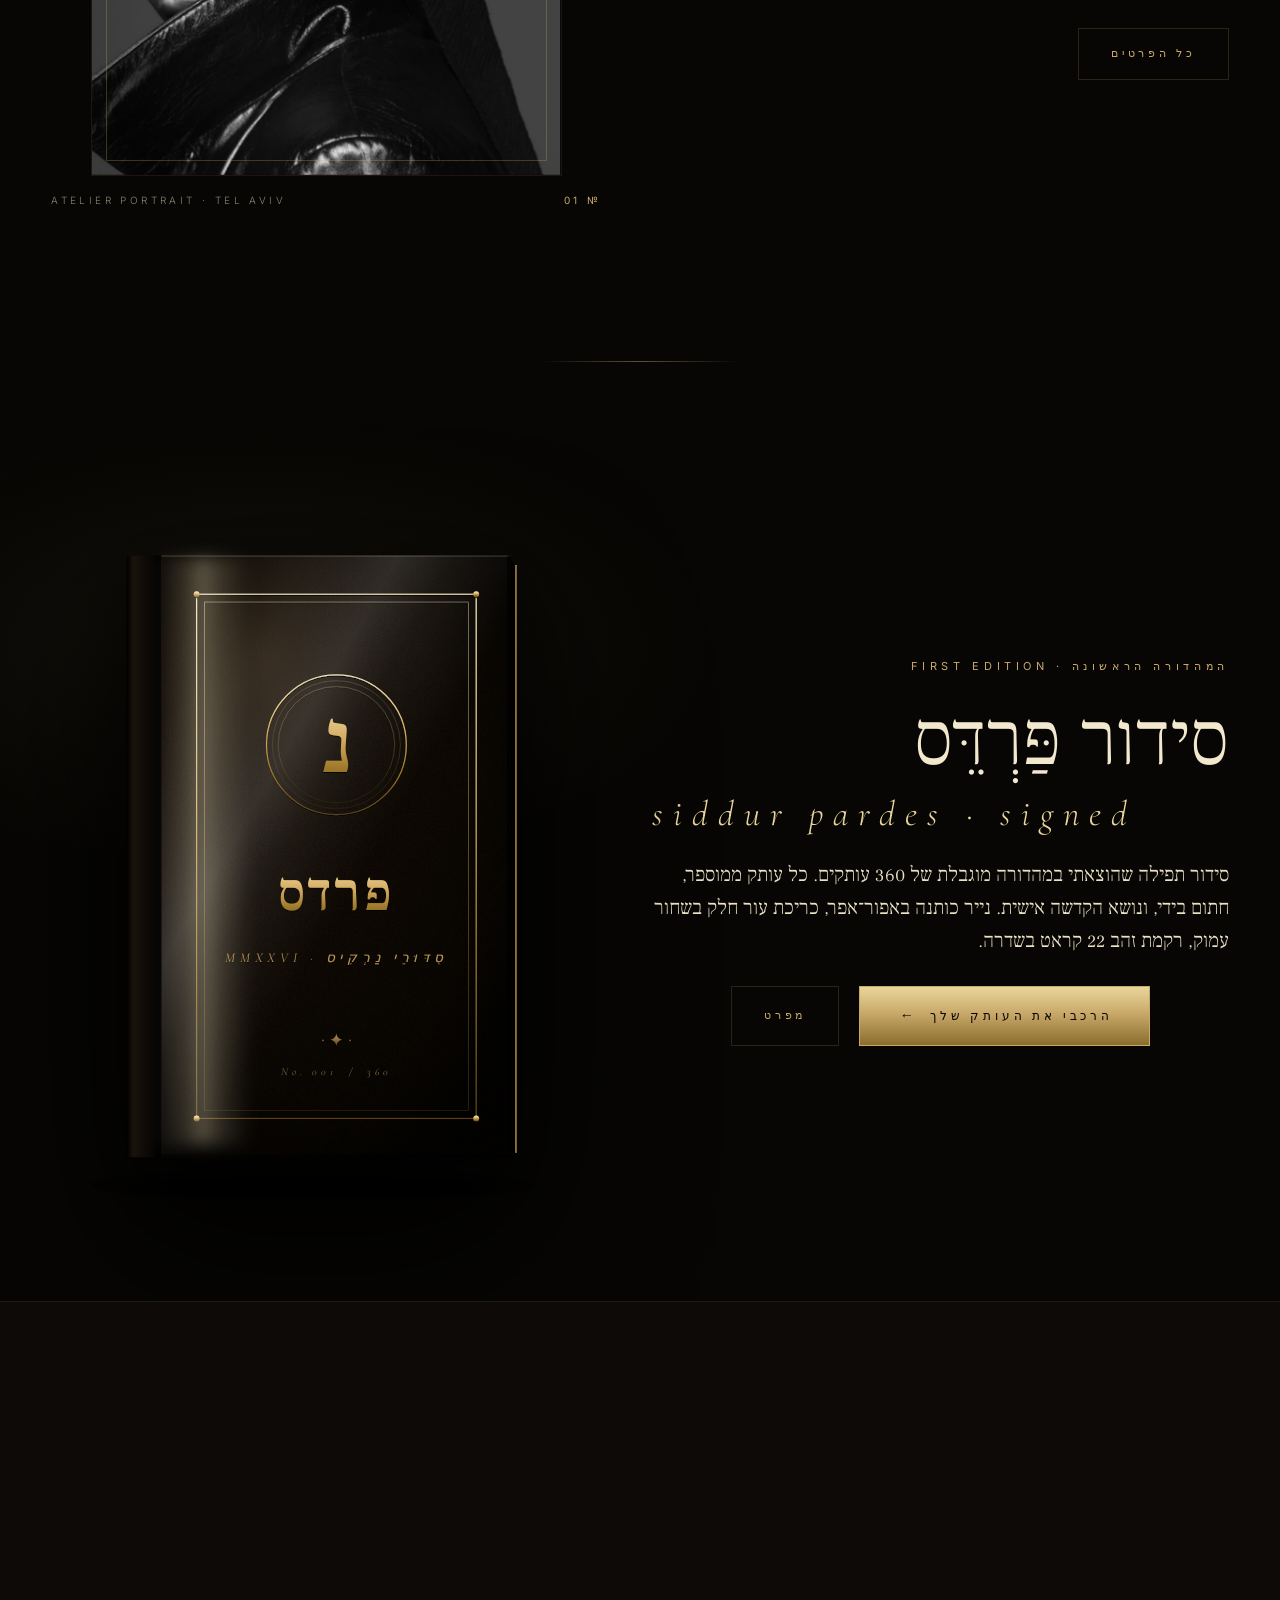
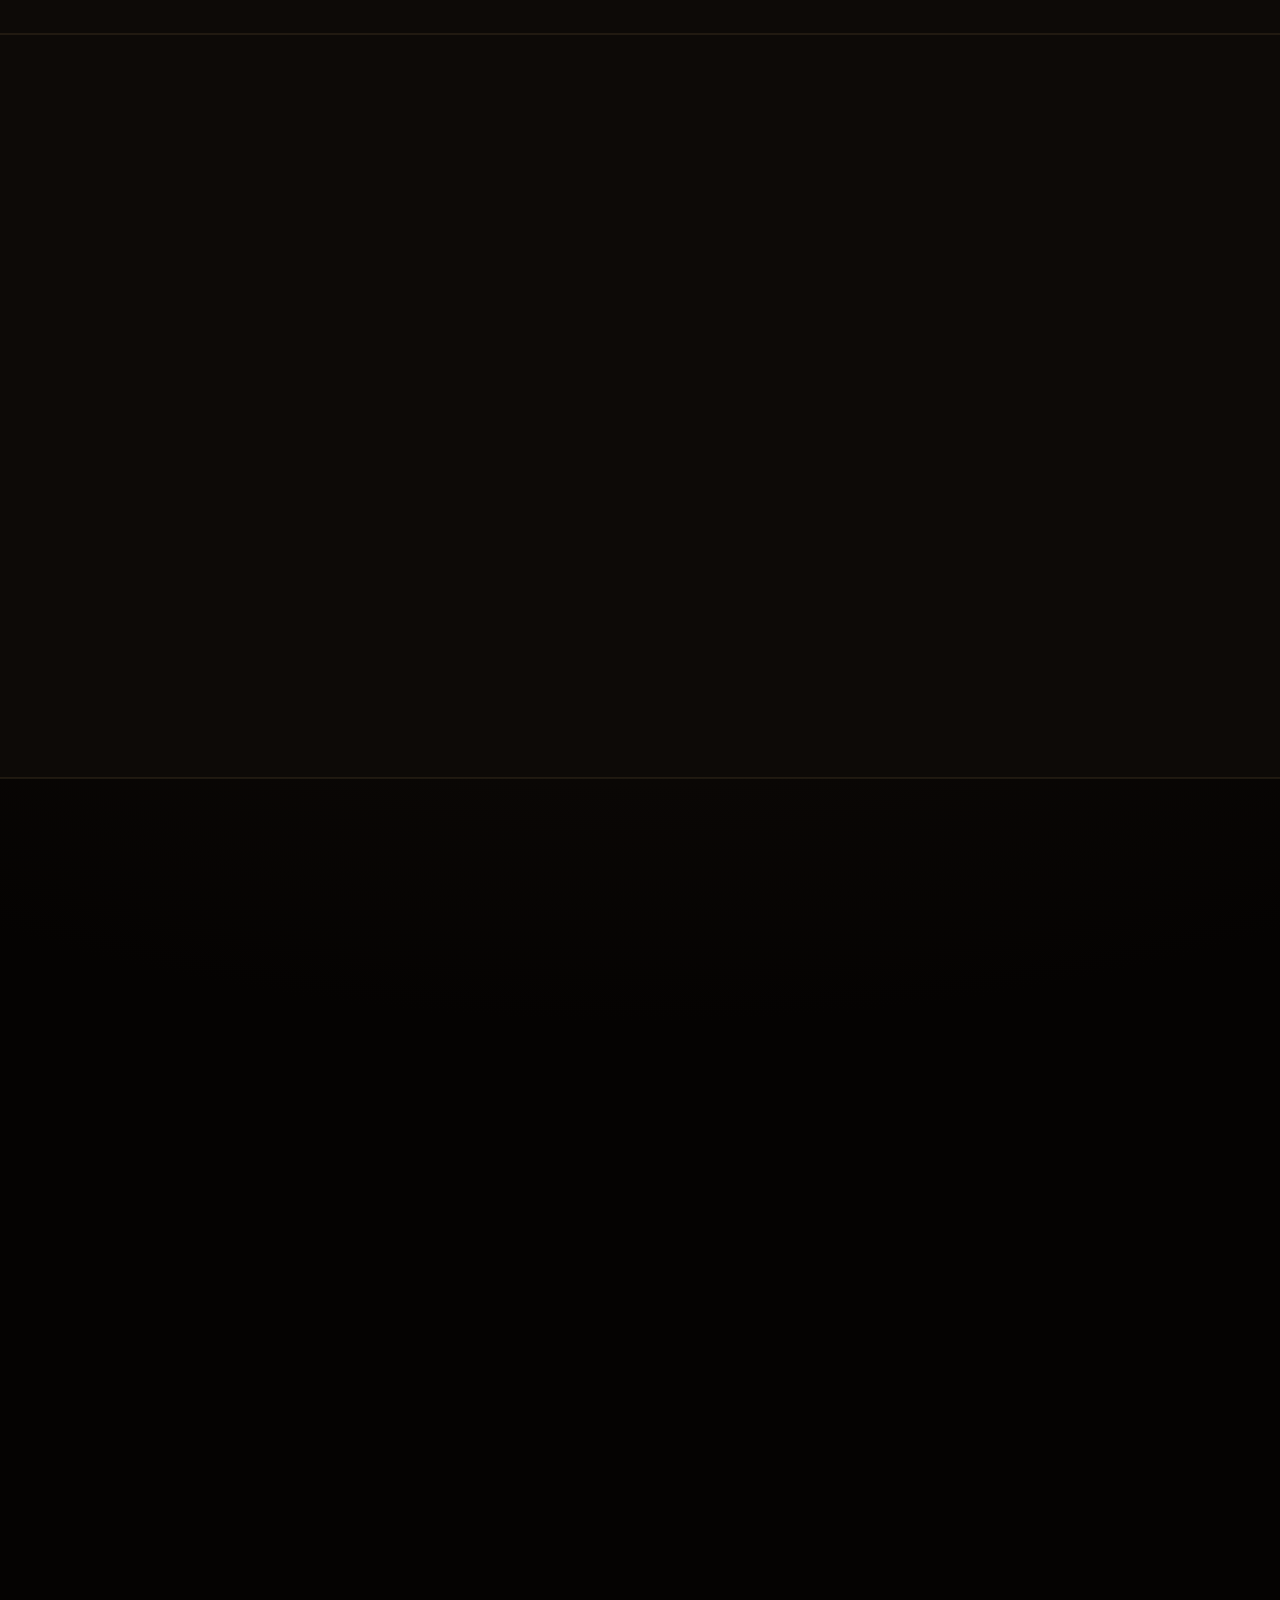
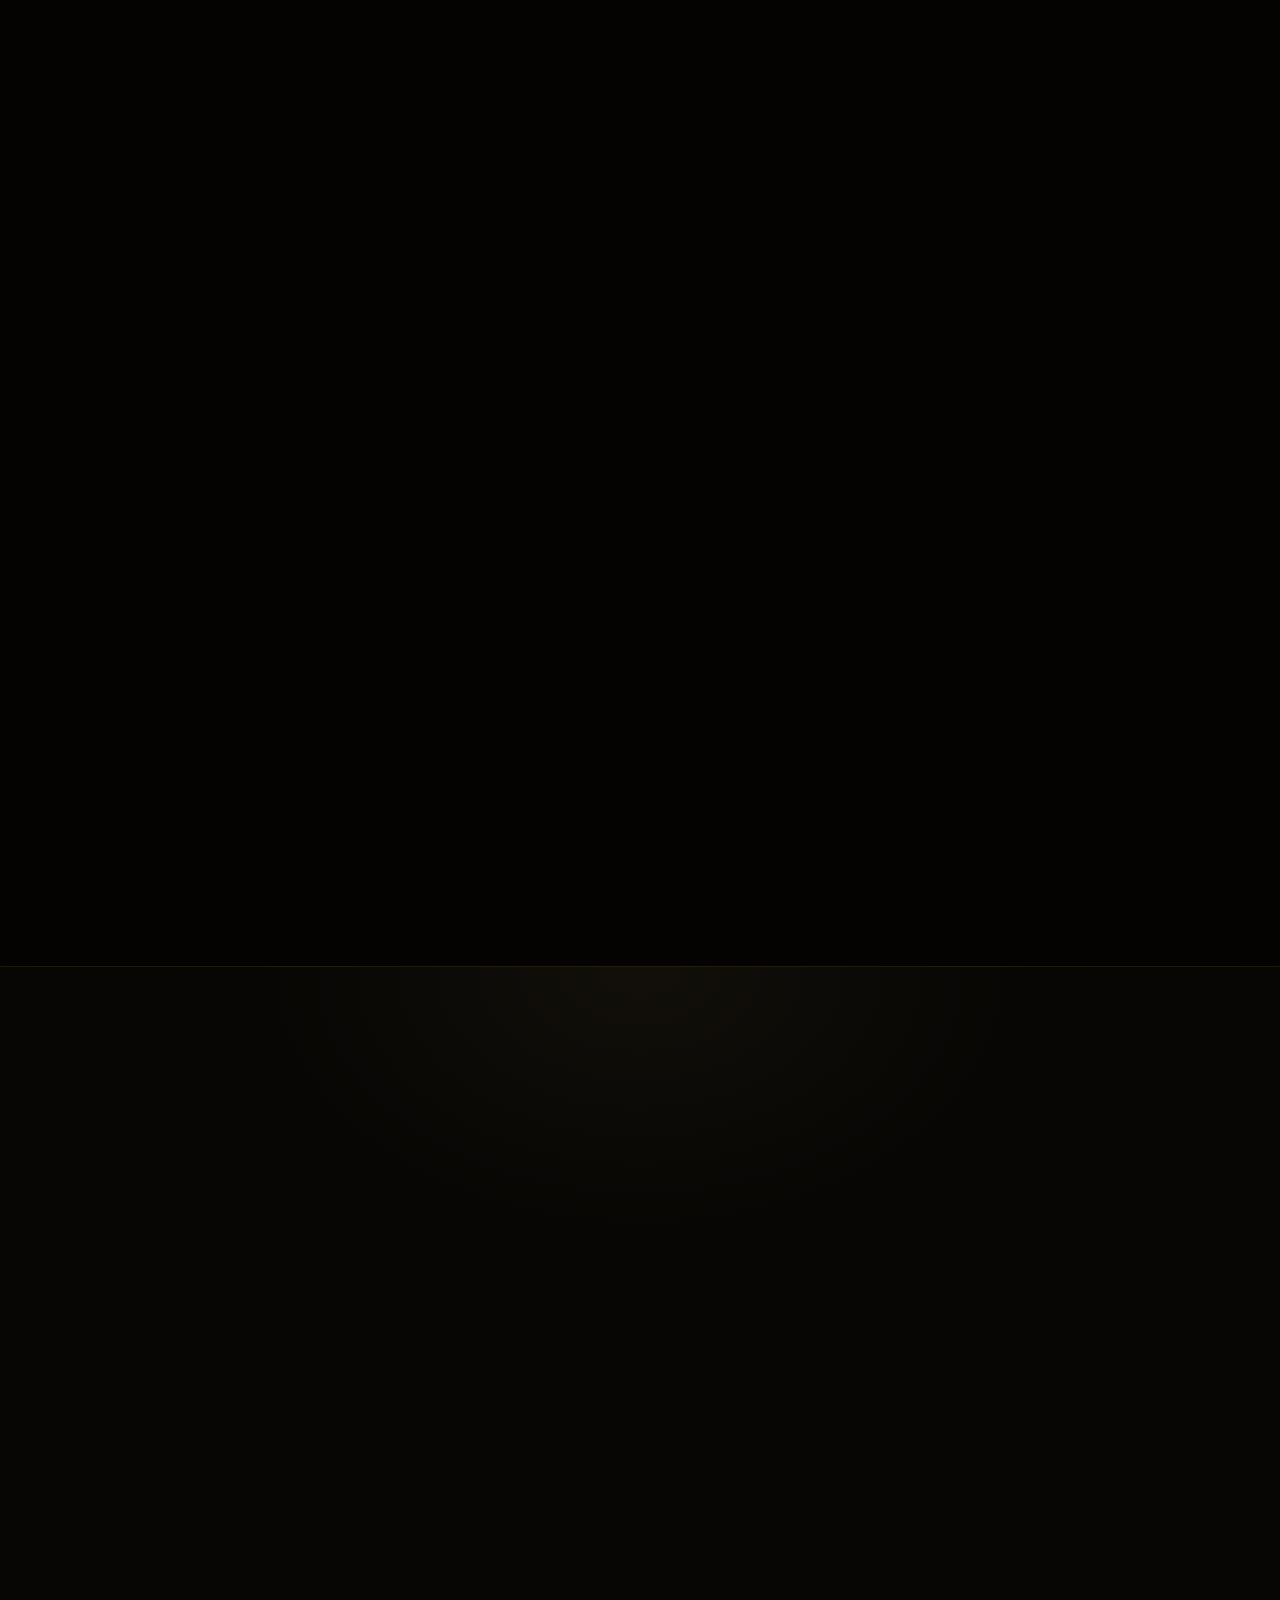
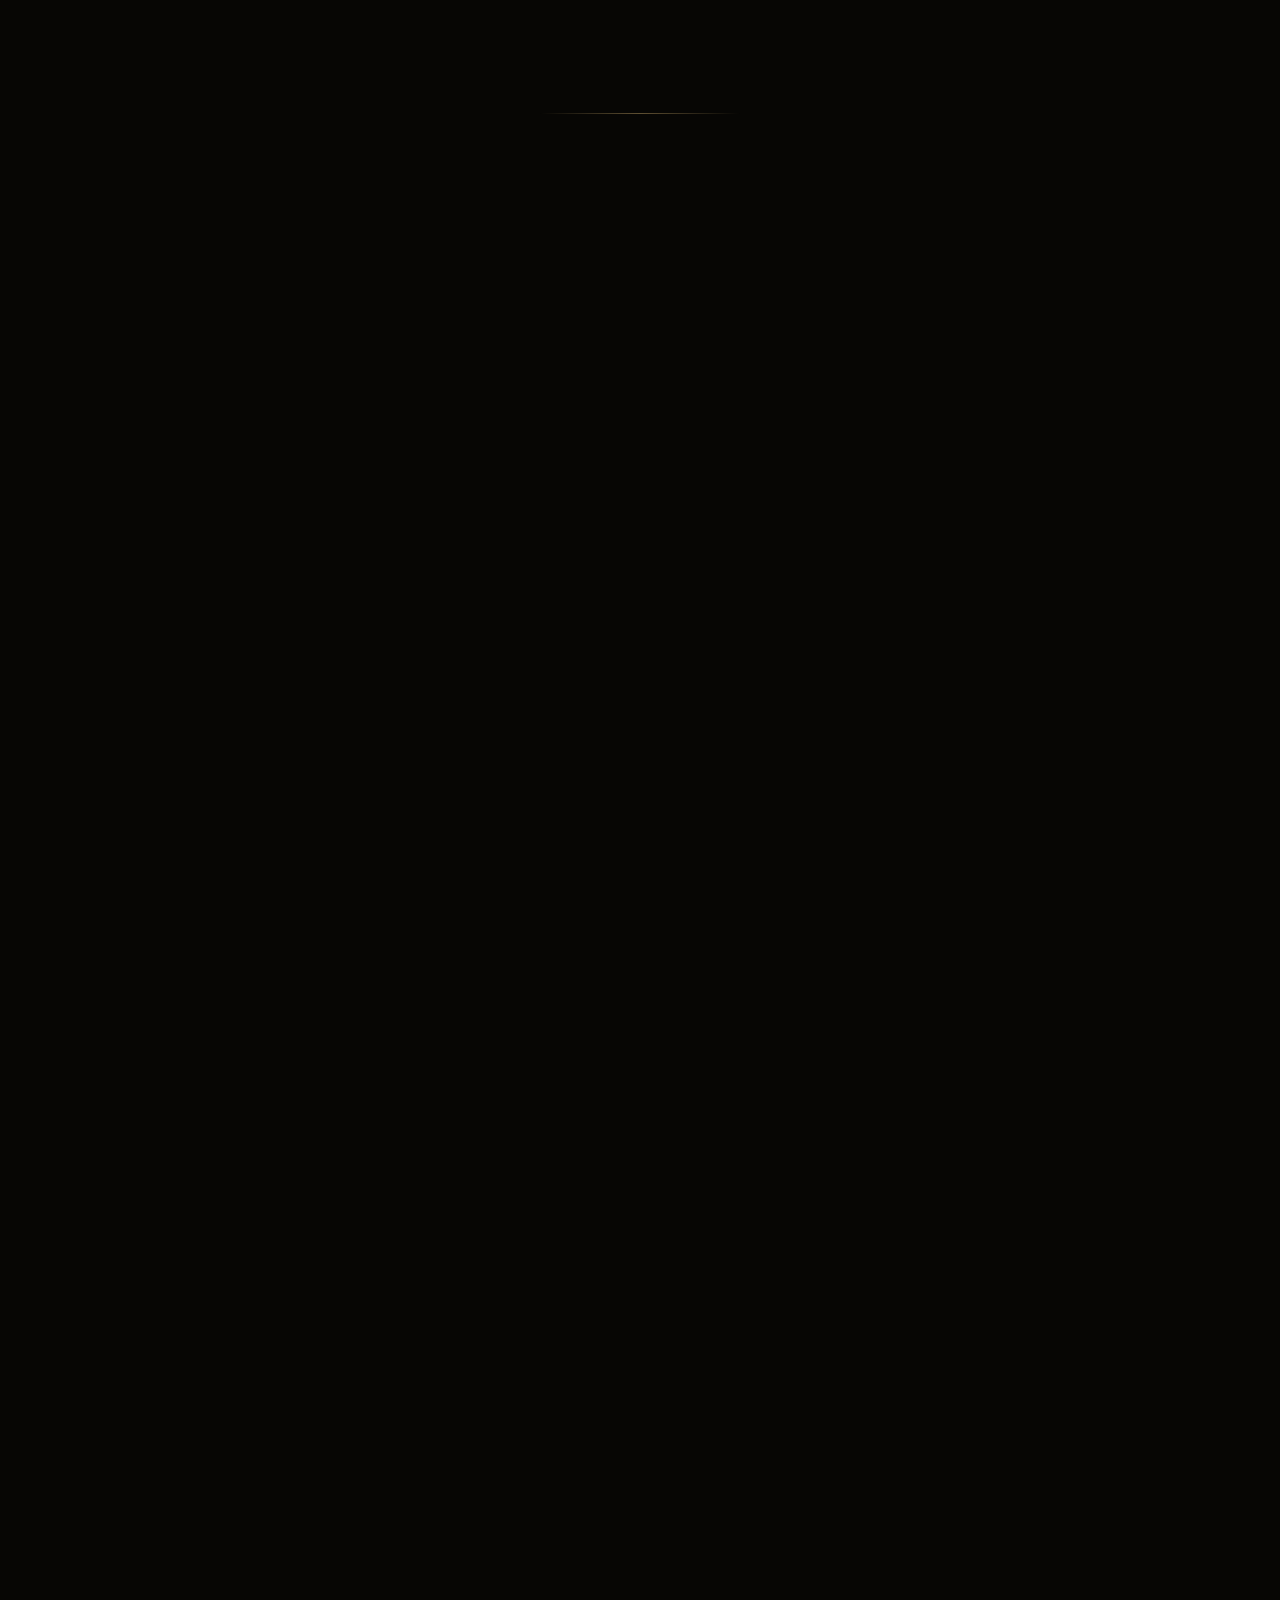
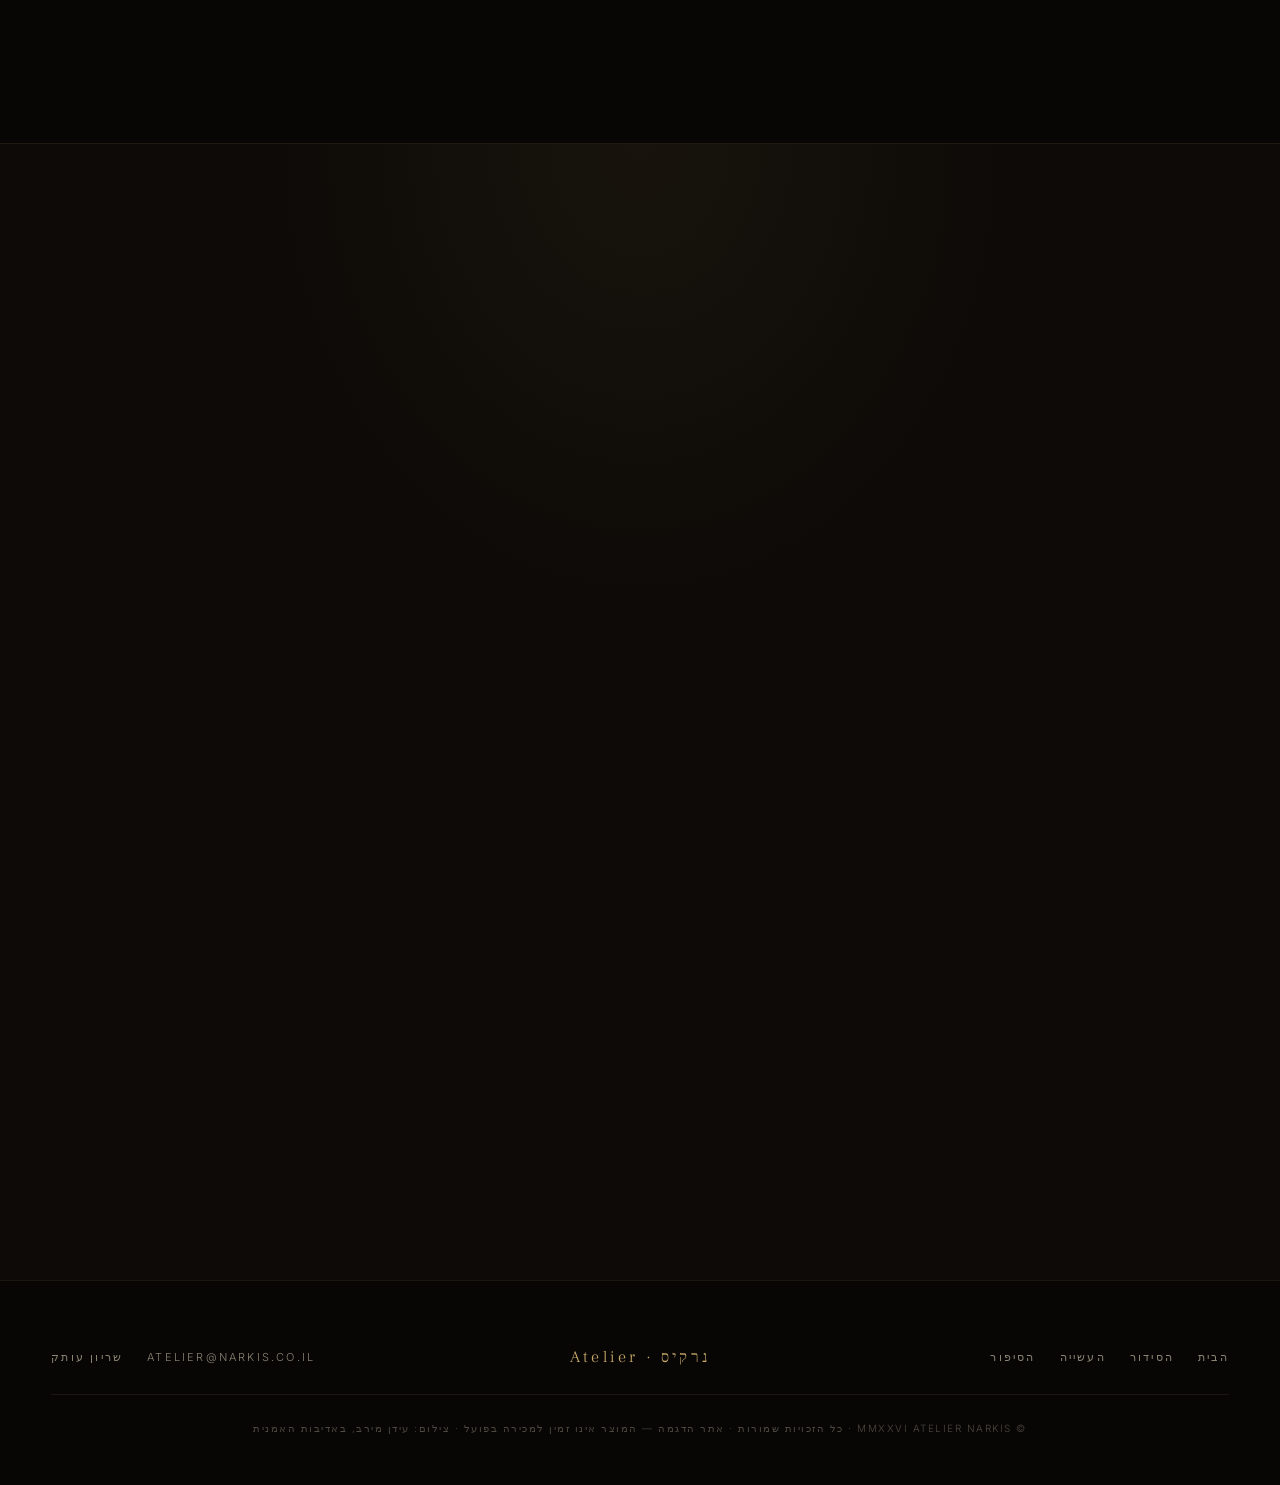
==== commit 04101b37: "fix(mobile): keep gold threads smooth and crisp during scroll - Promote #thread-bg canvas to its own" ====
--- a/index.html
+++ b/index.html
@@ -1021,6 +1021,15 @@
       opacity: .85;
       display: block;
       mix-blend-mode: screen;
+      /* Promote canvas to its own GPU layer so iOS Safari doesn't
+         downsample the fixed ambient layer's cache during long-page
+         scrolling (that is the "pixelated" look). Keeps the canvas
+         crisp at any scroll offset. */
+      transform: translateZ(0);
+      -webkit-transform: translateZ(0);
+      will-change: transform;
+      backface-visibility: hidden;
+      -webkit-backface-visibility: hidden;
     }
     /* Desktop: ambient on top, content z=1 */
     body > *:not(#ambient-bg) { position: relative; z-index: 1; }
